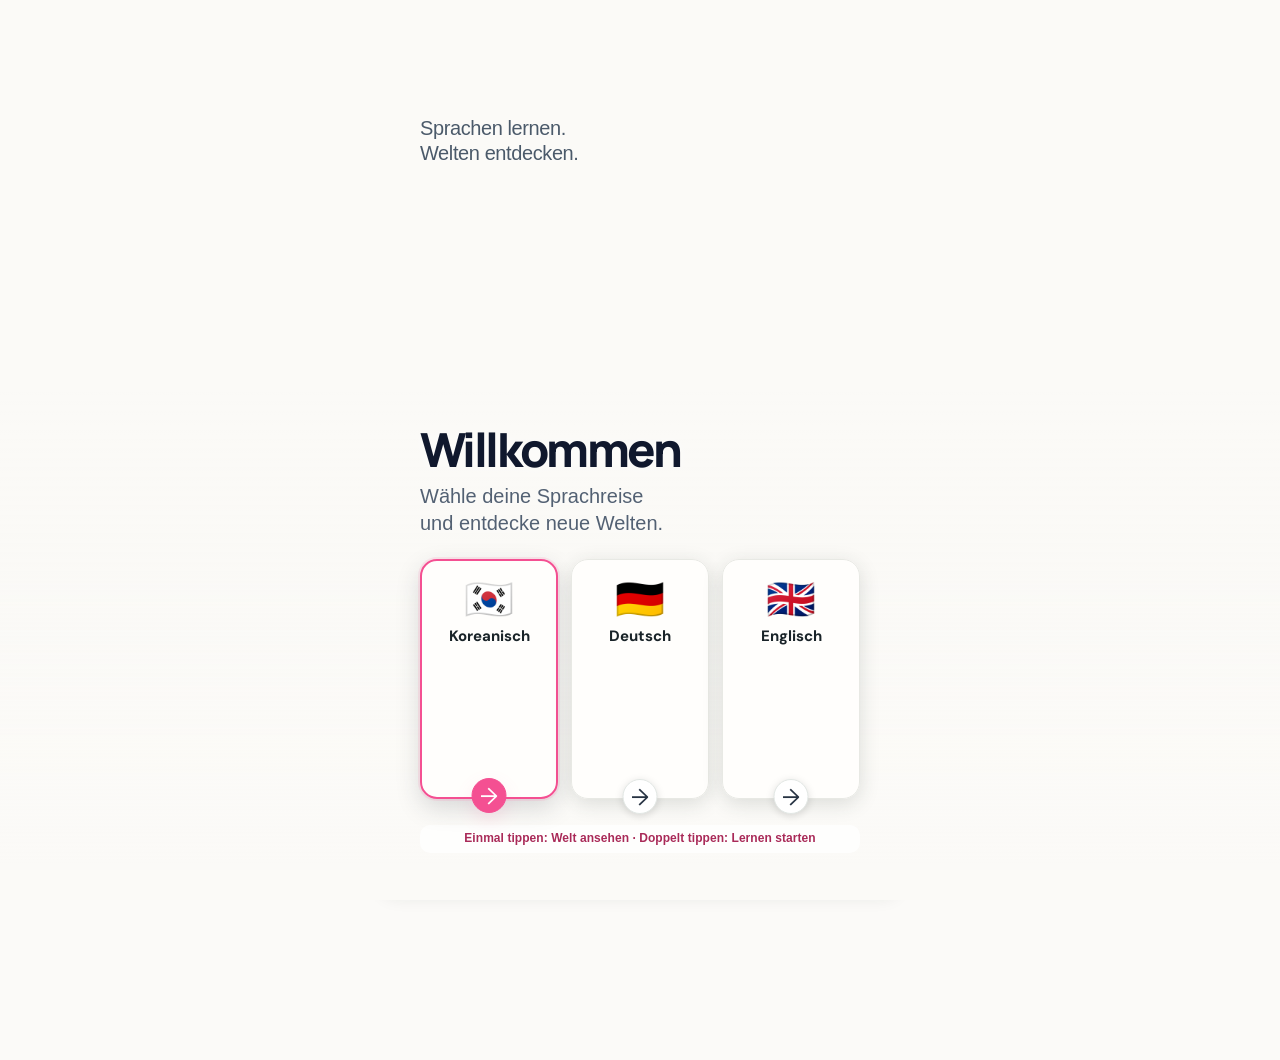
==== index.html @ cb012694 "Deliver Woo Jin popover hit-test repair V53.1" ====
<!doctype html><html lang="de" translate="no" class="notranslate"><head><meta name="google" content="notranslate"><meta name="googlebot" content="notranslate"><meta charset="utf-8"><meta name="viewport" content="width=device-width,initial-scale=1,viewport-fit=cover"><meta name="theme-color" content="#1c1729"><meta name="apple-mobile-web-app-capable" content="yes"><title>LinguaWorld · Drei Länder, drei Sprachen</title><link rel="stylesheet" href="pixel-adventure-v17.css"><link rel="manifest" href="manifest.webmanifest"><link rel="icon" href="icon.svg"><style>
:root{font-family:Inter,system-ui,-apple-system,Segoe UI,sans-serif;color:#173345;background:#f5f8fc}*{box-sizing:border-box}body{margin:0}.app{display:flex;min-height:100vh}.side{width:230px;flex-shrink:0;background:linear-gradient(165deg,#103f48,#0e304b);color:white;padding:28px 17px;position:sticky;top:0;height:100vh}.brand{font-weight:850;font-size:23px;margin:8px 8px 32px}.brand small{display:block;font-size:12px;font-weight:400;opacity:.7;margin-top:4px}.nav{display:block;width:100%;text-align:left;background:none;border:0;color:#d2e6e8;padding:14px;border-radius:14px;margin:5px 0;font:inherit;cursor:pointer}.nav.active,.nav:hover{background:#257d7c;color:white}.main{max-width:1200px;width:100%;padding:25px 28px 70px;margin:auto}.hero{background:linear-gradient(115deg,#e5e2fc,#e5f6f3 60%,#ffebef);border-radius:25px;padding:30px;display:flex;justify-content:space-between;align-items:center;gap:20px}.hero h1{font-size:clamp(24px,4vw,38px);margin:0 0 8px}.hero p{margin:0;color:#55697a}.pill{border-radius:50px;padding:9px 15px;background:#fff;color:#107f70;font-weight:800}.stats{display:grid;grid-template-columns:repeat(4,1fr);gap:13px;margin:18px 0}.stat,.panel,.tile{background:white;border:1px solid #e5edf2;border-radius:20px;padding:20px;box-shadow:0 7px 25px #17334509}.stat strong{display:block;font-size:25px;color:#0d766e}.stat span,.muted{color:#748595;font-size:13px}.section{display:flex;align-items:center;justify-content:space-between;margin:25px 0 13px}.section h2{margin:0;font-size:21px}.grid{display:grid;grid-template-columns:repeat(3,1fr);gap:14px}.tile{cursor:pointer;text-align:left;font:inherit;transition:transform .15s,border-color .15s}.tile:hover{transform:translateY(-2px);border-color:#36b5a1}.emoji{font-size:30px;display:block;margin-bottom:15px}.tile strong{display:block;font-size:17px;margin-bottom:7px}.tile small{color:#748595}.bar{height:8px;background:#e7edf3;border-radius:12px;overflow:hidden;margin-top:14px}.bar div{height:100%;background:linear-gradient(90deg,#23c69b,#42a8d6);border-radius:12px}.actions{display:flex;gap:10px;flex-wrap:wrap}.btn{border:0;background:#138d7e;color:white;border-radius:12px;padding:12px 18px;font-weight:750;cursor:pointer;font:inherit}.btn.secondary{background:#e9f5f3;color:#11796e}.btn:disabled{opacity:.45;cursor:default}.panel{margin-top:14px}.levels{display:flex;gap:10px;margin:18px 0}.level{border:1px solid #cce4e2;background:white;border-radius:14px;padding:12px 25px;cursor:pointer;font-weight:800}.level.active{background:#138d7e;color:white}.question{font-size:24px;font-weight:800;margin:22px 0}.options{display:grid;gap:10px}.option{background:#f7fafc;border:2px solid #e7edf1;border-radius:13px;padding:15px;text-align:left;font:inherit;cursor:pointer}.option.correct{border-color:#20ad83;background:#e5f9f1}.option.wrong{border-color:#e87582;background:#fff0f1}.flash{min-height:230px;display:flex;align-items:center;justify-content:center;flex-direction:column;text-align:center;background:linear-gradient(135deg,#e5f6f1,#e7edff);border-radius:20px;cursor:pointer;padding:25px;margin:20px 0}.flash strong{font-size:30px}.flash span{color:#748595;margin-bottom:15px}.notice{padding:14px;background:#e6f7ef;border-radius:12px;margin:14px 0}.lessonrow{display:flex;justify-content:space-between;gap:15px;align-items:center;padding:15px 0;border-bottom:1px solid #e8edf1}.lessonrow:last-child{border:0}.vocab{display:grid;grid-template-columns:1fr 1fr;gap:10px}.vocab div{padding:13px;border-radius:12px;background:#f4f8fa}.vocab b{display:block}.vocab small{color:#667d89}.bottom{display:none}.tiny{font-size:12px;color:#748595}.switch{display:flex;align-items:center;gap:8px}.hidden{display:none!important}input[type=number]{padding:12px;border:1px solid #d9e4e9;border-radius:10px;width:120px;font-size:18px}button:focus-visible{outline:3px solid #f4b34b;outline-offset:2px}@media(max-width:850px){.side{display:none}.main{padding:14px 14px 95px}.stats{grid-template-columns:repeat(2,1fr)}.grid{grid-template-columns:repeat(2,1fr)}.bottom{position:fixed;bottom:0;left:0;right:0;display:flex;justify-content:space-around;background:#103f48;padding:10px 4px calc(10px + env(safe-area-inset-bottom));z-index:10}.bottom button{color:#fff;background:none;border:0;font-size:11px;padding:7px}.bottom button span{display:block;font-size:20px}.hero{padding:23px}.vocab{grid-template-columns:1fr}}@media(max-width:440px){.grid{grid-template-columns:1fr 1fr}.tile{padding:14px}.tile strong{font-size:14px}.stats{gap:8px}.stat{padding:14px}.hero h1{font-size:25px}}
.reward-strip{display:flex;gap:10px;flex-wrap:wrap;margin:18px 0}.reward-chip{background:#fff;border:1px solid #d7e9e8;border-radius:15px;padding:12px 16px;font-weight:750}.reward-chip small{display:block;color:#64808b;font-weight:500}.xp-track{height:9px;background:#e1e9f0;border-radius:20px;overflow:hidden;margin-top:8px}.xp-track>div{height:100%;background:linear-gradient(90deg,#20ba94,#68dbbb);transition:width .55s}.celebrate{animation:pop .42s ease}.toast-xp{position:fixed;top:22px;right:22px;background:#0b8f78;color:#fff;border-radius:18px;padding:16px 23px;font-weight:800;box-shadow:0 15px 35px #093f3a44;z-index:999;animation:floatIn .35s ease}.clip-card{background:linear-gradient(140deg,#103f48,#1d6475);color:#fff;border-radius:24px;padding:24px;margin:16px 0;min-height:220px;position:relative;overflow:hidden}.clip-card:before{content:'✦';font-size:150px;color:#ffffff13;position:absolute;right:12px;top:-30px}.clip-person{font-size:55px;animation:bob 2s ease-in-out infinite}.clip-line{font-size:22px;font-weight:800;position:relative}.clip-de{color:#c5e9e7;font-size:16px;margin-top:8px;position:relative}.clip-progress{display:flex;gap:5px;margin-top:20px}.clip-progress span{height:5px;flex:1;border-radius:9px;background:#ffffff40}.clip-progress span.active{background:#65ebc5}.badge-grid{display:grid;grid-template-columns:repeat(auto-fit,minmax(155px,1fr));gap:12px}.achievement{background:#fff;border:1px solid #deebef;border-radius:17px;padding:18px;text-align:center}.achievement.locked{opacity:.48;filter:grayscale(1)}.achievement .emoji{font-size:33px}.btn:active,.option:active,.tile:active{transform:scale(.97)}@keyframes pop{0%{transform:scale(.9)}65%{transform:scale(1.05)}100%{transform:scale(1)}}@keyframes floatIn{from{opacity:0;transform:translateY(-20px)}to{opacity:1;transform:translateY(0)}}@keyframes bob{50%{transform:translateY(-7px)}}@media(prefers-reduced-motion:reduce){*,*:before,*:after{animation:none!important;transition:none!important}}
:root{--ink:#192d39;--mint:#0da98a;--muted:#71818d;font-family:Inter,ui-sans-serif,system-ui,-apple-system,'Segoe UI',sans-serif;color:var(--ink);background:#f6f8fa}body{background:#f6f8fa}.side{background:#102c34;border-right:1px solid #ffffff12;width:250px;padding:31px 17px}.brand{letter-spacing:-.7px;font-size:22px}.nav{border-radius:12px;margin:3px 0;font-size:14px;transition:background .2s}.nav.active,.nav:hover{background:#ffffff19;color:#b5f7df}.main{max-width:1240px;padding:38px 44px 85px}.hero{background:linear-gradient(115deg,#e5f8f2,#f1f5ff 58%,#f8edf3);border:1px solid #e0ebe9;border-radius:26px;min-height:178px}.hero h1{letter-spacing:-1.4px}.stat,.panel,.tile,.reward-chip,.achievement{box-shadow:0 8px 28px #1c3d4a06;border:1px solid #e7ecef}.tile{border-radius:18px}.btn{border-radius:12px;font-weight:750;transition:transform .18s,background .18s}.btn:hover{filter:brightness(.96)}.section h2{letter-spacing:-.5px}
.feed-header{display:flex;align-items:end;justify-content:space-between;gap:20px;margin:0 0 20px}.feed-header h1{font-size:clamp(29px,4vw,44px);letter-spacing:-1.8px;margin:5px 0}.feed-header p{color:#7b8a92;margin:0;font-size:14px}.eyebrow{font-size:10px;letter-spacing:2.3px;font-weight:850;color:#0c9e81}.feed-spark{color:#17b99b}.feed-filter{display:flex;gap:7px;flex-wrap:wrap}.feed-filter button{border:1px solid #e1e9e9;background:white;border-radius:100px;padding:11px 16px;font-weight:750;color:#536a70;cursor:pointer}.feed-filter button.selected{background:#173b3e;color:white;border-color:#173b3e}.feed-shell{display:flex;gap:15px;justify-content:center;align-items:center}.feed-scroll{height:min(710px,calc(100dvh - 230px));min-height:450px;max-width:480px;width:100%;border-radius:26px;overflow-y:auto;overscroll-behavior:contain;scroll-snap-type:y mandatory;scrollbar-width:none;background:#103a3f;box-shadow:0 26px 65px #143b4930}.feed-scroll::-webkit-scrollbar{display:none}.reel{position:relative;isolation:isolate;scroll-snap-align:start;scroll-snap-stop:always;height:100%;min-height:100%;background:radial-gradient(circle at 25% 24%,#ffffff15,transparent 38%),var(--reel-bg);color:white;display:flex;flex-direction:column;overflow:hidden;padding:26px}.reel:after{content:'';position:absolute;z-index:-1;width:320px;height:320px;border:1px solid #ffffff1c;border-radius:50%;left:50%;top:42%;transform:translate(-50%,-50%);box-shadow:0 0 0 56px #ffffff07,0 0 0 112px #ffffff04}.reel-grain{position:absolute;inset:0;background:linear-gradient(165deg,#ffffff0c,transparent 40%,#00000022);pointer-events:none}.reel-top{display:flex;align-items:center;justify-content:space-between;position:relative;z-index:1}.reel-tag{font-size:10px;font-weight:800;letter-spacing:1.8px;color:#d4e7e5}.reel-dot{display:inline-block;width:4px;height:4px;border-radius:50%;background:#74f2ce;margin:0 8px;vertical-align:middle}.reel-mark{font-size:21px;font-weight:900;letter-spacing:-2px;color:#a1ffe1}.reel-center{position:relative;z-index:1;flex:1;display:flex;align-items:center;justify-content:center;flex-direction:column;text-align:center;padding:10px 44px 45px 0}.reel-orbit{width:118px;height:118px;border-radius:50%;border:1px solid #ffffff38;display:grid;place-items:center;margin-bottom:31px;background:#ffffff10;box-shadow:inset 0 0 30px #ffffff0a;animation:orbitfloat 4s ease-in-out infinite}.reel-icon{font-size:55px;color:#b8ffe5;font-weight:200}.reel-caption{font-size:10px;letter-spacing:2.4px;color:#bbd8d6;font-weight:750}.reel-center h2{font-size:clamp(31px,4.1vw,51px);letter-spacing:-1.4px;line-height:1.12;overflow-wrap:anywhere;margin:20px 0 18px;max-width:100%;font-weight:850}.reel-rule{width:37px;height:3px;background:#6af2cb;border-radius:10px}.reel-translation{font-size:19px;color:#e1efec;line-height:1.4;margin:20px 0 25px;max-width:300px}.reel-audio{border:1px solid #ffffff4a;border-radius:100px;background:#ffffff1b;color:#fff;font-weight:700;padding:12px 19px;cursor:pointer;backdrop-filter:blur(8px)}.reel-audio span{font-size:19px;margin-right:8px}.reel-actions{position:absolute;right:18px;top:53%;transform:translateY(-22%);display:grid;gap:19px;z-index:3}.reel-actions button{background:none;border:0;color:white;cursor:pointer;display:grid;justify-items:center;gap:5px}.reel-actions button span{font-size:28px;display:grid;place-items:center;width:48px;height:48px;background:#ffffff1c;border:1px solid #ffffff20;border-radius:50%;backdrop-filter:blur(9px);transition:transform .2s,background .2s}.reel-actions button:active span{transform:scale(1.2)}.reel-actions button.is-active span{background:#22b794;color:#fff}.reel-actions small{font-size:10px;font-weight:750;color:#e5efef}.reel-footer{position:relative;z-index:1;display:flex;justify-content:space-between;align-items:center;font-size:11px;color:#d1e3e0;letter-spacing:.3px}.reel-dashes{display:flex;gap:4px}.reel-dashes span{width:12px;height:3px;border-radius:10px;background:#ffffff55}.reel-dashes span:first-child{background:#6af2cb}.feed-side-controls{display:flex;flex-direction:column;gap:12px;align-items:center}.feed-side-controls button{background:#fff;border:1px solid #e1e9eb;width:45px;height:45px;border-radius:50%;font-size:20px;cursor:pointer;color:#1b4c4c;box-shadow:0 4px 15px #00000008}.feed-side-controls span{font-size:12px;color:#74838a;font-weight:700}.feed-under{max-width:480px;margin:16px auto;display:flex;justify-content:space-between;align-items:center;gap:12px;color:#78908b;font-size:12px}.feed-empty{padding:50px 30px;text-align:center;color:#fff}.feed-empty>div{font-size:60px}.feed-empty p{color:#d0e1e0}@keyframes orbitfloat{50%{transform:translateY(-10px) rotate(12deg)}}@media(max-width:850px){.main{padding:22px 16px 105px}.feed-header{align-items:start;flex-direction:column}.feed-header h1{font-size:32px}.feed-shell{gap:0}.feed-scroll{height:calc(100dvh - 275px);min-height:460px;max-width:520px;border-radius:21px}.feed-side-controls{display:none}.reel{padding:22px}.reel-center{padding-left:0;padding-right:42px}.reel-center h2{font-size:clamp(30px,7vw,43px)}.reel-orbit{width:100px;height:100px;margin-bottom:24px}.reel-actions{right:10px}.feed-under{font-size:11px}.bottom{background:#102c34}}@media(max-width:440px){.feed-scroll{height:calc(100dvh - 280px);min-height:410px}.feed-filter button{padding:9px 13px}.reel-center h2{font-size:clamp(27px,7.4vw,39px)}.reel-translation{font-size:17px}.reel-actions button span{width:42px;height:42px;font-size:24px}}@media(prefers-reduced-motion:reduce){.reel-orbit{animation:none}}
.feed-topics{display:flex;gap:8px;overflow-x:auto;padding:3px 0 15px;scrollbar-width:none}.feed-topics button{white-space:nowrap;border:1px solid #dfe7e9;background:#fff;border-radius:50px;padding:9px 14px;font-size:12px;color:#4d6570;cursor:pointer;font-weight:700}.feed-topics button.on{background:#12a98b;border-color:#12a98b;color:#fff}@media(max-width:850px){.feed-scroll{height:calc(100dvh - 320px)}}

:root{color-scheme:dark;--ink:#f5f0fa;--muted:#b5aabd;--mint:#f8d779;background:#1b1626!important}body{background:#1b1626!important;color:#f5f0fa!important}.app{background:#1b1626}.side{background:#211b2f!important;border-right:1px solid #40354e!important}.brand{color:#f8eafa}.main{max-width:1050px!important;padding:40px 44px 110px!important}.nav-group-label{font-size:10px;letter-spacing:2px;color:#9585a9;margin:23px 12px 12px;font-weight:800}.nav{color:#c6bcd1!important}.nav.active{background:#473852!important;color:#ffdd7d!important}.bottom{background:#241d31!important;border-top:1px solid #443750!important;box-shadow:none!important}.bottom button{color:#a99bb8!important}.bottom button.current{color:#ffe088!important}.bottom button span{font-size:24px!important}.main h1,.main h2,.main h3,.main strong,.main b{color:#f7f0fa}.main .muted,.main p{color:#c0b4ca}.panel,.tile,.stat,.reward-chip,.achievement{background:#2a2237!important;border:1px solid #50405d!important;color:#f4ebfa!important;box-shadow:none!important}.tile small,.stat span,.reward-chip small{color:#b8a8c6!important}.btn{background:#f5d575!important;color:#281e32!important}.btn.secondary{background:#3b304a!important;color:#f5ebf8!important;border:1px solid #5d4a6a!important}.levels .level{background:#2d243c;color:#c8b9d0;border:1px solid #584765}.levels .level.active{background:#f6d575;color:#281e32}.flash{background:linear-gradient(135deg,#40324d,#30263f);color:white}.flash strong{color:#fff}.vocab>div{border-color:#55445f}.notice{background:#352a42;color:#f3e8f8}.feed-header h1,.feed-header p{color:#f7effa}.feed-filter button,.feed-topics button{background:#30263d;color:#e0d2e8;border:1px solid #584768}.feed-filter button.selected,.feed-topics button.on{background:#f6d575;color:#2b2032;border-color:#f6d575}.feed-scroll{box-shadow:0 24px 60px #0d081b88}.feed-side-controls button{background:#392e47;color:#f6e9fb;border-color:#584666}.feed-under{color:#c1b3cd}.eyebrow{color:#f7d779!important}.welcome{max-width:610px;margin:auto;text-align:center;padding:10px 0 15px}.welcome-top{display:flex;align-items:center;justify-content:space-between}.streak-pill{color:#ffbc76;background:#34283d;padding:9px 14px;border-radius:30px;font-weight:800}.welcome h1{font-size:clamp(36px,6vw,56px);letter-spacing:-2px;margin:32px 0 5px}.greeting-star{color:#f6d575}.welcome>p{color:#bfb1cb;font-size:15px}.mascot{height:210px;display:flex;align-items:center;justify-content:center;flex-direction:column;position:relative}.mascot-ears{font-size:170px;line-height:1;color:#fa9eb5;text-shadow:0 8px 38px #fb9db63b;animation:bob 3s ease-in-out infinite}.mascot-face{position:absolute;top:84px;font-size:36px;color:#261a30;font-weight:900}.mascot-caption{position:absolute;bottom:4px;color:#c9b6d2;font-size:12px}.primary-cta{background:#f9d878;border:0;border-radius:60px;width:100%;padding:19px 25px;color:#241a2d;font-weight:850;font-size:17px;cursor:pointer;display:flex;justify-content:center;gap:25px;align-items:center}.primary-cta span{font-size:24px}.quick-stats{display:grid;grid-template-columns:repeat(3,1fr);gap:12px;max-width:610px;margin:25px auto 35px}.quick-stats>div{border:1px solid #55455f;border-radius:18px;padding:17px 10px;text-align:center;background:#272031}.quick-stats b{font-size:24px;display:block}.quick-stats span{font-size:11px;color:#b5a5c4}.section-title{font-size:23px;letter-spacing:-.7px;margin:30px 0 15px}.section-title span{color:#f9d878}.home-cards{display:grid;gap:12px}.home-cards button{width:100%;background:#292135;border:1px solid #594866;border-radius:20px;padding:20px 22px;color:#f6ecfa;display:flex;align-items:center;gap:18px;text-align:left;cursor:pointer}.home-cards button:hover{background:#342940}.home-card-icon{width:51px;height:51px;display:grid;place-items:center;border-radius:14px;background:#41334e;color:#f6d575;font-size:27px}.home-cards button>span:nth-child(2){display:grid;gap:5px;flex:1}.home-cards b{font-size:16px}.home-cards small{color:#b6a8c1;font-size:12px}.home-cards em{font-size:29px;color:#ab98bb;font-style:normal}.home-links{display:grid;grid-template-columns:repeat(4,1fr);gap:10px;margin:20px 0}.home-links button{background:#34293f;border:1px solid #584566;border-radius:12px;color:#dcd0e5;padding:13px 5px;cursor:pointer}.media-page{max-width:850px;margin:auto}.media-page h1{font-size:38px;letter-spacing:-1.5px;margin:12px 0}.media-tabs{display:flex;gap:10px;overflow:auto;padding:20px 0}.media-tabs button{flex:1;min-width:190px;background:#31263f;border:1px solid #5b4968;color:#ded0e8;padding:14px;border-radius:14px;text-align:left;cursor:pointer;font-weight:750}.media-tabs button.active{border-color:#f7d778;background:#46364a;color:#ffe39b}.video-frame{aspect-ratio:16/9;background:#000;border-radius:20px;overflow:hidden;border:1px solid #51415f}.video-frame iframe{width:100%;height:100%;border:0}.video-info{display:flex;justify-content:space-between;gap:20px;align-items:center;margin:18px 0 32px}.video-info h2{font-size:22px;margin:7px 0}.video-info a{white-space:nowrap;color:#f8d778;border:1px solid #6a546d;border-radius:12px;padding:12px;text-decoration:none}.clip-list-heading{margin:15px 0;display:flex;align-items:baseline;justify-content:space-between;gap:12px}.clip-list-heading small{color:#a99bb8}.media-phrases{display:grid;gap:11px}.media-phrase{display:flex;align-items:center;gap:15px;border:1px solid #5b4768;background:#30253d;border-radius:18px;padding:20px;cursor:pointer}.media-phrase.chosen{border-color:#f7d778;background:#413147}.phrase-number{color:#f8d878;font-weight:900}.media-phrase>div:nth-child(2){flex:1}.media-phrase b{font-size:17px}.media-phrase p{font-size:14px;margin:8px 0 0;color:#c5b7ce}.media-phrase button{border:1px solid #64516e;border-radius:50%;background:#4a3b58;color:#f9d778;width:42px;height:42px;font-size:23px;cursor:pointer}.media-disclaimer{font-size:12px;color:#a99ab7;line-height:1.5;margin:22px 0}@media(max-width:850px){.main{padding:25px 18px 110px!important}.welcome h1{margin-top:23px}.mascot{height:180px}.mascot-ears{font-size:145px}.mascot-face{top:72px;font-size:30px}.home-links{grid-template-columns:repeat(2,1fr)}.clip-list-heading{display:block}.video-info{display:block}.video-info a{display:inline-block;margin-top:10px}.bottom{padding-bottom:env(safe-area-inset-bottom)}}@media(prefers-reduced-motion:reduce){.mascot-ears{animation:none}}

.video-preview{position:relative;isolation:isolate;display:flex;align-items:end;min-height:260px;background:linear-gradient(130deg,#1c1829,#382a4a);overflow:hidden}.video-preview>img{position:absolute;inset:0;width:100%;height:100%;object-fit:cover;opacity:.65;z-index:-2}.video-preview-shade{position:absolute;inset:0;background:linear-gradient(0deg,#0b0912 2%,#0b0912aa 45%,#0b091230);z-index:-1}.video-preview-content{padding:26px 30px;width:100%}.video-preview-kicker{font-size:11px;letter-spacing:2px;color:#ffdc84;font-weight:800}.video-preview-content h2{color:#fff;font-size:clamp(19px,3vw,27px);margin:10px 0}.video-preview-content p{color:#d8cfe0;font-size:13px}.video-open{display:inline-flex;align-items:center;gap:8px;background:#f8d779;color:#241c2c!important;padding:13px 19px;border-radius:12px;text-decoration:none;font-weight:850;margin-top:12px}.video-help{font-size:12px;color:#bdadc9;margin:12px 0 18px;line-height:1.6}.media-tabs button{min-width:155px;font-size:13px}.media-page .video-info{margin-top:15px}@media(max-width:650px){.video-preview{min-height:230px}.video-preview-content{padding:20px}.media-tabs{padding:12px 0}.media-page h1{font-size:31px}.media-page .video-info h2{font-size:19px}}
.inapp-player{position:relative;aspect-ratio:16/9;background:#08070b;border:1px solid #5b4866;border-radius:18px;overflow:hidden}.inapp-player iframe{display:block;width:100%;height:100%;border:0}.embed-note{background:#2b2237;border:1px solid #554461;border-radius:15px;padding:14px 18px;margin:12px 0 18px;color:#ebdef3;font-size:13px;line-height:1.5}.embed-note strong{color:#f8d779}.embed-note p{margin:6px 0 0;color:#c8b9d2}@media(max-width:650px){.embed-note{font-size:12px}}

/* Social-first redesign: mobile app shell, gradient story rings, simplified four-tab navigation */
:root{--ig-bg:#120f1c;--ig-card:#211b2d;--ig-border:#3a3048;--ig-text:#faf7ff;--ig-sub:#b6aabe;--ig-accent:#ffcc83;color-scheme:dark}html,body,.app{background:var(--ig-bg)!important;color:var(--ig-text)!important}.side{background:#171320!important;border-color:#34293e!important}.brand{font-size:22px;letter-spacing:-1px}.main{max-width:920px!important}.nav.active{background:#39243f!important;color:#ffc4e4!important}.bottom{background:#191420!important;border-top:1px solid #352b40!important;backdrop-filter:blur(22px)}.bottom button.current{color:#ffc1d8!important}.bottom button span{font-size:27px!important}.welcome{background:linear-gradient(155deg,#261b34,#1b1627 58%,#302033);border:1px solid #46334e;border-radius:30px;padding:26px 23px 27px;max-width:750px}.welcome h1{font-size:clamp(32px,5vw,50px)}.welcome>p{color:#c9b7ce}.welcome .primary-cta{background:linear-gradient(100deg,#ffd584,#ffb6b4);box-shadow:0 8px 26px #ffb7aa22}.insta-stories{display:flex;gap:18px;overflow-x:auto;scrollbar-width:none;padding:7px 0 24px;justify-content:flex-start}.insta-stories button{border:0;background:none;color:#f7eff9;min-width:73px;display:grid;justify-items:center;gap:8px;cursor:pointer}.insta-stories button span{width:65px;height:65px;border-radius:50%;background:linear-gradient(135deg,#f8d17e,#f59dbf,#a981ff);border:3px solid #171320;outline:2px solid #f5a4b6;display:grid;place-items:center;color:#24152e;font-size:20px;font-weight:900}.insta-stories button small{font-size:11px;color:#bcb0c6}.quick-stats>div,.home-cards button,.media-phrase,.tile,.panel,.achievement,.reward-chip{background:var(--ig-card)!important;border:1px solid var(--ig-border)!important}.home-cards button:hover{border-color:#edb5ca}.home-card-icon{background:#3c2b46;color:#ffbed2}.section-title span,.eyebrow{color:#ffb6ce!important}.six-levels{display:flex;gap:8px;overflow:auto;scrollbar-width:none;padding:8px 0 15px}.six-levels .level{min-width:64px;flex-shrink:0}.six-levels .level.active{background:linear-gradient(120deg,#ffd385,#ffb4bd);color:#241526;border:0}.feed-filter{max-width:100%;overflow-x:auto;flex-wrap:nowrap}.feed-filter button{flex-shrink:0}.feed-filter button.selected,.feed-topics button.on{background:linear-gradient(100deg,#ffd385,#ffb5b7);color:#241526;border-color:transparent}.reel{background:radial-gradient(circle at 28% 27%,#ffffff18,transparent 42%),linear-gradient(145deg,#33203d,#1c213e)!important}.reel-tag{color:#ffd5e4}.reel-rule{background:#ffb8cc}.reel-orbit{background:#ffb6d019}.reel-icon{color:#ffcad7}.reel-audio{background:#ffffff21}.feed-scroll{border:1px solid #594061}.role-page{max-width:780px;margin:auto}.role-page h1{font-size:clamp(30px,5vw,44px);letter-spacing:-1.5px}.role-page h1 span{color:#ffbed4}.role-selector{display:flex;gap:8px;overflow-x:auto;padding:16px 0;scrollbar-width:none}.role-selector button{flex-shrink:0;border:1px solid #514059;background:#261f32;border-radius:30px;color:#d8cadf;padding:11px 16px;cursor:pointer}.role-selector button.active{background:#4c304e;border-color:#ffb9d2;color:#ffe5ee}.role-stage{border-radius:26px;padding:30px 23px;text-align:center;background:radial-gradient(circle at 50% 25%,#7e3f6255,transparent 65%),linear-gradient(145deg,#2e213e,#1a182e);border:1px solid #5c415f;margin:12px 0 25px;min-height:280px}.role-step{color:#ffcfdd;letter-spacing:2px;font-size:11px;font-weight:800}.role-avatar{font-size:55px;margin:16px}.role-speaker{font-size:12px;color:#d6b4c9;font-weight:800}.role-stage h2{font-size:clamp(23px,4vw,31px);line-height:1.3;margin:14px auto;max-width:600px}.role-stage p{color:#d3c4dc}.role-listen{background:#ffffff18;border:1px solid #76546c;color:#fce4ec;border-radius:30px;padding:11px 20px;cursor:pointer}.role-options{display:grid;grid-template-columns:repeat(2,1fr);gap:12px}.role-options button{background:#251e32;border:1px solid #4a3b56;border-radius:16px;padding:20px;text-align:left;color:#f6edfa;cursor:pointer}.role-options button b{display:block;margin-bottom:9px;font-size:16px}.role-options button small{color:#c2b4cd;font-size:13px}.role-options button.right{border-color:#59d9ad;background:#214338}.role-options button.wrong{border-color:#e58b9b;background:#492b3e}.role-feedback{display:flex;align-items:center;justify-content:space-between;gap:14px;margin:18px 0;color:#ffe1a2}.role-feedback .btn{white-space:nowrap}.media-tabs button.active{border-color:#f4a8c6;background:#432b4b;color:#ffdae7}.video-frame{border-color:#564060}@media(max-width:850px){.main{padding:18px 15px 110px!important}.insta-stories{gap:12px}.insta-stories button{min-width:63px}.insta-stories button span{width:57px;height:57px}.welcome{padding:22px 17px}.role-options{grid-template-columns:1fr}.role-stage{min-height:240px}.role-feedback{flex-wrap:wrap}.side{display:none!important}}
.grammar-grid,.dict-list{display:grid;gap:12px;margin-top:20px}.grammar-item,.dict-row{background:#241c30;border:1px solid #53415d;border-radius:17px;padding:20px}.grammar-item h2{margin:10px 0;color:#fff}.grammar-item strong{display:block;color:#ffdb90;margin-top:10px}.grammar-item p{color:#c9b8d2}.dict-search{width:100%;background:#292039;border:1px solid #715782;border-radius:14px;padding:16px;color:white;font-size:16px}.dict-row{display:flex;justify-content:space-between;align-items:center;gap:12px}.dict-row div{display:grid;gap:5px}.dict-row span{color:#bcaecb;font-size:13px}.dict-row button{border:0;border-radius:12px;background:#4b3457;color:#ffe19e;padding:10px 15px;font-size:19px}.grammar-item small{color:#e8c783}
.review-count{display:flex;gap:15px;align-items:center;padding:22px 0}.review-count b{font-size:43px;color:#f9d878}.review-count span{color:#c4b5d0}.review-card,.coach-stage,.coach-answer,.challenge-item{background:#2c2239;border:1px solid #584667;border-radius:24px;padding:25px;margin:15px 0;color:#f7f0fa}.review-card{text-align:center;padding:50px 25px}.review-card h2{font-size:clamp(29px,5vw,44px);word-break:break-word}.review-card p{color:#e0cadb}.path-list,.challenge-grid{display:grid;gap:12px;margin:22px 0}.path-node{display:flex;align-items:center;gap:17px;background:#2c2239;border:1px solid #564565;border-radius:20px;padding:18px;color:white;text-align:left;cursor:pointer}.path-step{width:45px;height:45px;display:grid;place-items:center;background:#513d5d;border-radius:50%;color:#ffe49b;font-weight:900}.path-body{display:grid;gap:7px;flex:1}.path-body small{color:#c3b2cc}.path-arrow{font-size:28px;color:#ffe49b}.path-meter{display:block;height:8px;background:#4c3a58;border-radius:10px;overflow:hidden}.path-meter i{display:block;height:100%;background:linear-gradient(90deg,#ffce73,#f29dbd);border-radius:10px}.coach-stage{text-align:center;padding:35px 20px;background:radial-gradient(circle at 50% 30%,#523a62,#30243d)}.coach-stage h2{font-size:clamp(23px,4vw,34px);line-height:1.3}.coach-avatar{font-size:70px;color:#f7b7c8;margin:22px}.coach-stage p{color:#e3d0e8}.coach-answer h3{font-size:23px;line-height:1.35;overflow-wrap:anywhere}.coach-answer textarea{width:100%;border-radius:14px;background:#1d1727;color:#fff;border:1px solid #765b82;padding:15px;font-size:16px;margin:12px 0}.record-status{color:#d5bfd8;font-size:13px;line-height:1.6;margin-top:15px}.coach-answer audio{max-width:100%;margin-top:15px}.challenge-item{margin:0}.challenge-top{display:flex;justify-content:space-between;gap:12px}.challenge-top span{color:#f9d878;font-weight:800}.challenge-item p{color:#c8b6d0}.challenge-item small{display:block;margin-top:12px;color:#ffe3a0}.video-exercise{padding:20px;background:#30253d;border:1px solid #584668;border-radius:18px;margin:20px 0}.video-exercise button{margin:5px}

/* v11 additions */
.v11-home-actions{display:grid;grid-template-columns:repeat(2,minmax(0,1fr));gap:10px;margin:18px 0}.v11-home-actions button{background:#2b213a;color:#f9e6ff;border:1px solid #5c4868;border-radius:16px;padding:16px;font-weight:750;text-align:left;cursor:pointer}
.v11-tiles{display:grid;grid-template-columns:repeat(2,minmax(0,1fr));gap:12px;margin:22px 0}.v11-tile{display:grid;gap:10px;text-align:left;padding:20px;background:linear-gradient(145deg,#2d233c,#20192b);color:#fff;border:1px solid #5b4769;border-radius:20px;cursor:pointer}.v11-tile>span{font-size:28px}.v11-tile small{color:#c4b4d1;line-height:1.5}.v11-panel{background:#292037;border:1px solid #5c4769;border-radius:20px;padding:22px;margin:18px 0}.v11-gamebar{display:flex;justify-content:space-between;gap:12px;align-items:center;margin:15px 0;color:#fbd68b}.v11-match{display:grid;grid-template-columns:1fr 1fr;gap:10px;margin:20px 0}.v11-match>div{display:grid;gap:10px}.v11-match button,.v11-answers button,.v11-words button{background:#352940;color:#fff;border:1px solid #7d628c;border-radius:13px;padding:14px 10px;min-height:52px;cursor:pointer}.v11-match button.chosen{background:#6c427f;border-color:#ffdb94}.v11-match button:disabled{opacity:.35}.v11-answers{display:grid;gap:10px;margin:20px 0}.v11-slots{min-height:76px;border:1px dashed #987eab;border-radius:15px;padding:12px;display:flex;gap:7px;flex-wrap:wrap;align-items:center;margin:15px 0}.v11-slots span{background:#6b4379;border-radius:10px;padding:9px}.v11-words{display:flex;flex-wrap:wrap;gap:9px;margin:18px 0}.v11-plan{display:grid;gap:12px;margin:20px 0}.v11-plan button{display:grid;grid-template-columns:1fr auto;gap:5px;text-align:left;background:#2c233b;color:white;border:1px solid #5e4b6b;border-radius:17px;padding:19px;cursor:pointer}.v11-plan b,.v11-plan span{grid-column:1}.v11-plan span{color:#c3b4cd;font-size:13px}.v11-plan em{grid-column:2;grid-row:1/3;align-self:center;font-size:24px;color:#ffd98d}.v11-upload{display:block;border:1px dashed #aa82bd;border-radius:14px;padding:16px;margin:14px 0;color:#ffe0a3;cursor:pointer}.v11-upload input{display:block;max-width:100%;margin-top:10px;color:#e7d9f0}.v11-video-placeholder{aspect-ratio:16/9;display:grid;place-items:center;background:#15101d;border-radius:15px;color:#b7a7c6;font-size:22px}.v11-status{display:grid;gap:12px;margin:20px 0}.v11-status article{padding:20px;background:#292037;border:1px solid #604b6d;border-radius:18px}.v11-status b{color:#ffe0a2}.v11-status p{color:#c9bbd1;line-height:1.65}.v11-panel select{display:block;margin:10px 0;padding:12px;border-radius:10px;background:#3c2b4c;color:white;border:1px solid #7d638c}@media(max-width:480px){.v11-tiles{gap:9px}.v11-tile{padding:15px}.v11-match button{font-size:13px}}

.v12-hero{background:linear-gradient(135deg,#3d2259,#28213f 55%,#65404e);border:1px solid #795b86;border-radius:25px;padding:26px;margin:18px 0 26px}.v12-hero h1{font-size:clamp(27px,5vw,43px);margin:10px 0}.v12-hero p{color:#e2d3e9;max-width:650px}.v12-pill{display:inline-block;background:#49375d;border:1px solid #846895;border-radius:40px;padding:8px 13px;margin:7px 8px 0 0;color:#ffda92;font-weight:700}.v12-city{display:grid;grid-template-columns:repeat(auto-fit,minmax(160px,1fr));gap:13px;margin:18px 0}.v12-location,.v12-shop-item{background:#30253f;color:#fff;border:1px solid #58466b;border-radius:20px;padding:19px;display:grid;gap:8px;text-align:left;cursor:pointer}.v12-location span,.v12-shop-item>span{font-size:34px}.v12-location small,.v12-shop-item small{color:#c8b5d4}.v12-location em{font-size:12px;font-style:normal;color:#f9d37e}.v12-scene{background:linear-gradient(155deg,#433059,#261d37);border:1px solid #644f76;border-radius:23px;padding:25px;margin:18px 0}.v12-person{font-size:70px;margin-bottom:10px}.v12-bubble{background:#251b32;padding:19px;border-radius:19px;display:grid;gap:10px;margin-top:15px}.v12-bubble strong{font-size:21px;color:#ffdf95}.v12-bubble span{color:#d6c6df}.v12-bubble button,.v12-incoming button{width:max-content;border:0;background:#634875;color:#fff;padding:8px 15px;border-radius:11px}.v12-answers{display:grid;gap:11px;margin:18px 0}.v12-answer{border:1px solid #5d4a70;border-radius:17px;padding:18px;background:#2f243e;color:white;text-align:left;display:grid;gap:6px;cursor:pointer}.v12-answer strong{font-size:17px}.v12-answer small{color:#d0bedb}.v12-answer.correct{background:#245642;border-color:#54dba0}.v12-answer.wrong{background:#653447;border-color:#e77d9b}.v12-result{padding:15px;border-radius:14px;background:#3d3150;margin:15px 0}.v12-contacts{display:flex;gap:9px;overflow-x:auto;margin:18px 0}.v12-contacts button{background:#352944;color:#fff;border:1px solid #59456b;border-radius:15px;padding:14px;white-space:nowrap}.v12-contacts button.active{border-color:#f5c879}.v12-contacts small{display:block;color:#bfaad0}.v12-chat{background:#261d35;border:1px solid #564268;border-radius:22px;padding:20px;max-width:660px}.v12-chat-head{padding-bottom:16px;border-bottom:1px solid #594568}.v12-incoming,.v12-outgoing{padding:17px;background:#4b375d;border-radius:20px;margin:20px 0;max-width:83%;display:grid;gap:8px}.v12-incoming small{color:#f2d6e7}.v12-outgoing{margin-left:auto;background:#653b65}.v12-kara{background:linear-gradient(140deg,#302142,#53345c);border:1px solid #79588d;border-radius:24px;padding:28px;margin:20px 0}.v12-kara-line{font-size:clamp(23px,4vw,38px);font-weight:800;color:#ffe098;margin:25px 0}.v12-kara-words{display:flex;flex-wrap:wrap;gap:7px;margin:18px 0}.v12-kara-words span{background:#62456b;padding:8px 12px;border-radius:11px}.v12-avatar{font-size:75px}.v12-shop{display:grid;grid-template-columns:repeat(auto-fit,minmax(155px,1fr));gap:13px}.v12-shop-item button{background:#f6d178;color:#332438;border:0;padding:11px;border-radius:11px;font-weight:800}.v12-shop-item button:disabled{opacity:.5}.v12-analytics{display:grid;gap:16px;margin:20px 0}.v12-row{display:flex;justify-content:space-between}.v12-heatmap{display:grid;grid-template-columns:repeat(14,1fr);gap:6px;margin:16px 0}.v12-heatmap span{height:36px;background:#9d74d6;border-radius:7px}

.quiz-translation{display:block!important;margin-top:9px!important;font-size:14px!important;line-height:1.4;color:#e7d5ef!important;font-weight:400!important;opacity:1!important}.v12-reveal{background:#30243e;border:1px solid #6d5579;border-radius:16px;padding:15px;margin:12px 0}.v12-reveal>b{display:block;margin-bottom:12px}.v12-reveal>div{display:grid;gap:3px;padding:10px 0;border-top:1px solid #574465}.v12-reveal span{color:#d3bfdc;font-size:14px}.v12-outgoing small{display:block;color:#f2e0fc;margin-top:8px}

/* v12.2: compact reels, readable long words and no pre-answer translations */
html,body{max-width:100%;overflow-x:hidden}.main{min-width:0;overflow-x:clip}.feed-header{min-width:0}.feed-filter{max-width:100%;min-width:0}.feed-topics{max-width:100%;min-width:0;scrollbar-width:thin}.feed-shell{min-width:0}.feed-scroll{max-width:100%;min-width:0}.reel{min-width:0}.reel-center{min-width:0;justify-content:center;padding:10px 62px 14px 12px;gap:0}.reel-center h2{font-size:clamp(23px,5vw,42px);line-height:1.16;letter-spacing:-.8px;overflow-wrap:anywhere;word-break:normal;hyphens:auto;max-width:100%;margin:15px 0}.reel-orbit{width:74px;height:74px;min-height:74px;margin-bottom:13px}.reel-icon{font-size:36px}.reel-caption{font-size:9px;letter-spacing:1.4px}.reel-actions{right:12px;top:50%;transform:translateY(-22%);gap:12px}.reel-actions button span{width:40px;height:40px;font-size:22px}.reel-actions small{font-size:10px}.reel-reveal{display:grid;place-items:center;align-self:center;max-width:100%;min-height:42px;margin:14px 0 9px;padding:10px 15px;border:1px solid #ffffff65;border-radius:14px;background:#ffffff17;color:#fff;font-size:13px;font-weight:700;cursor:pointer;line-height:1.4}.reel-reveal-text{display:none;font-size:clamp(13px,3.5vw,18px);font-weight:500;overflow-wrap:anywhere}.reel-reveal.revealed .reel-reveal-prompt{display:none}.reel-reveal.revealed .reel-reveal-text{display:block}.reel-audio{font-size:12px;padding:9px 12px;max-width:100%;white-space:normal}.reel-audio span{font-size:14px}.quiz-translation{display:block!important;font-weight:400!important;font-size:13px!important;line-height:1.45!important;color:#dbcce3!important;margin-top:7px!important;white-space:normal!important;overflow-wrap:anywhere}.v12-answer,.role-options button,.option,.v11-answers button{white-space:normal;overflow-wrap:anywhere;min-width:0;text-align:left}.v12-answers,.role-options,.options,.v11-answers{min-width:0;max-width:100%}
@media(max-width:850px){.main{padding:18px 14px calc(90px + env(safe-area-inset-bottom,0px))!important}.feed-header{gap:12px;margin-bottom:10px}.feed-header h1{font-size:clamp(27px,7vw,34px)}.feed-filter{display:flex;flex-wrap:nowrap;overflow-x:auto;padding:4px 0 10px;scrollbar-width:none}.feed-filter button{flex:0 0 auto;padding:10px 14px}.feed-topics{padding-bottom:12px}.feed-scroll{height:clamp(320px,calc(100dvh - 320px),650px);min-height:0;border-radius:22px}.reel{padding:17px 14px 13px}.reel-center{padding:8px 57px 10px 5px}.reel-center h2{font-size:clamp(22px,6.5vw,34px);margin:12px 0;letter-spacing:-.6px}.reel-orbit{width:64px;height:64px;min-height:64px;margin-bottom:10px}.reel-icon{font-size:29px}.reel-reveal{margin:10px 0 7px;min-height:36px;padding:7px 10px}.reel-actions{right:4px;gap:9px}.reel-actions button span{width:37px;height:37px;font-size:20px}.reel-footer{font-size:10px}.reel-tag{font-size:9px;letter-spacing:1px}}
@media(max-width:380px){.feed-scroll{height:clamp(300px,calc(100dvh - 295px),590px)}.reel-center h2{font-size:clamp(20px,6vw,29px)}.reel-center{padding-right:49px}.reel-actions button span{width:33px;height:33px}.reel-caption{font-size:8px;letter-spacing:.8px}.reel-orbit{width:50px;height:50px;min-height:50px}}
@media(max-height:720px) and (max-width:850px){.feed-scroll{height:clamp(285px,calc(100dvh - 275px),520px)}.reel-orbit{width:42px;height:42px;min-height:42px;margin-bottom:6px}.reel-icon{font-size:22px}.reel-center h2{font-size:clamp(19px,5.6vw,29px);margin:8px 0}.reel-caption{font-size:8px}.reel-reveal{margin:7px 0 5px}}

/* Version 13: Instagram-inspired mode stories and clean mobile feed */
:root{--ig-bg:#090c14;--ig-card:#151925;--ig-border:#303343;--ig-text:#f7f7fa}
html,body,.app{background:#090c14!important;color:#f7f7fa!important}
.side{background:#0f121d!important}
.main{max-width:960px!important}
.social-topbar{display:flex;align-items:center;justify-content:space-between;gap:10px;min-height:62px;margin:0 0 9px}
.social-wordmark{font-size:clamp(21px,4vw,29px);font-weight:900;letter-spacing:-1.1px;color:#fff;background:none;border:0;cursor:pointer;padding:6px 0}
.social-wordmark span{color:#fa83bb}
.social-top-actions{display:flex;align-items:center;gap:10px}
.social-top-title{font-size:13px;font-weight:700;color:#d3d1da}
.social-top-actions button{border:0;background:transparent;color:#fff;font-size:25px;cursor:pointer;width:35px;height:40px}
.social-story-scroll{display:flex;align-items:flex-start;gap:16px;overflow-x:auto;overscroll-behavior-x:contain;scrollbar-width:none;padding:9px 2px 14px;scroll-snap-type:x proximity}
.social-story-scroll::-webkit-scrollbar{display:none}
.social-story{flex:0 0 78px;max-width:78px;display:flex;align-items:center;flex-direction:column;gap:7px;border:0;background:none;color:#d6d3df;padding:0;cursor:pointer;scroll-snap-align:center}
.social-story-ring{display:grid;place-items:center;width:72px;height:72px;padding:3px;border-radius:50%;background:linear-gradient(35deg,#ffc44d 4%,#f87549 27%,#ed278d 62%,#9d4fff 100%);transition:transform .15s}
.social-story.active .social-story-ring{background:linear-gradient(35deg,#ffe4a6,var(--story-color),#ee52c4);box-shadow:0 0 0 2px #10131c,0 0 0 4px var(--story-color)}
.social-story:active .social-story-ring{transform:scale(.94)}
.social-story-avatar{display:grid;place-items:center;width:100%;height:100%;background:radial-gradient(circle at 25% 15%,#373247,#1a1c2b 75%);border:3px solid #0b0d16;border-radius:50%;font-size:29px}
.social-story-name{font-size:11px;line-height:1.25;white-space:nowrap;max-width:100%;overflow:hidden;text-overflow:ellipsis}
.social-story-divider{height:1px;background:#262938;margin:4px -4px 22px}
#main{min-width:0}
.bottom{background:#0b0e17!important;border-top:1px solid #2b2e3b!important}
.bottom button.current{color:#fff!important}
.bottom button{color:#b5b3c2!important}
.insta-stories{display:none!important}
.welcome{border:1px solid #373346!important;background:linear-gradient(140deg,#251d38,#171926)!important}
.feed-header{margin-bottom:14px}
.feed-scroll{max-width:560px;background:#171521!important}
.feed-filter,.feed-topics{flex-wrap:nowrap!important;overflow-x:auto!important;scrollbar-width:none}
.feed-filter button,.feed-topics button{flex-shrink:0}
.reel{padding:clamp(12px,3vw,24px)!important}
.reel-word,.reel h2,.reel-word strong{overflow-wrap:anywhere;word-break:normal;hyphens:auto}
@media(max-width:700px){
 .main{padding:12px 12px calc(94px + env(safe-area-inset-bottom))!important;max-width:100%!important;overflow-x:hidden}
 .social-topbar{min-height:48px;margin:0 3px 4px}
 .social-wordmark{font-size:23px}
 .social-story-scroll{gap:11px;padding:8px 0 13px}
 .social-story{flex-basis:68px;max-width:68px}
 .social-story-ring{width:62px;height:62px}
 .social-story-avatar{font-size:25px}
 .social-story-name{font-size:10px}
 .social-story-divider{margin:2px -12px 15px}
 .feed-header h1{font-size:27px!important}
 .feed-scroll{height:calc(100dvh - 335px)!important;min-height:310px!important;width:100%;max-width:100%;border-radius:17px!important}
 .reel{min-height:100%;height:100%;padding:15px!important}
 .reel-center{min-height:0!important;flex:1}
 .reel-word{font-size:clamp(22px,6vw,38px)!important;line-height:1.18!important;max-width:100%;overflow-wrap:anywhere}
 .reel-actions{gap:10px!important}
 .reel-actions button{max-width:64px}
 .reel-translation{font-size:13px!important}
 .feed-shell{gap:0!important}
 .v12-scene,.v12-hero{padding:17px!important}
 .v12-bubble strong{font-size:clamp(16px,4.7vw,21px)!important;overflow-wrap:anywhere}
}


.wj-page{max-width:740px;margin:auto;display:grid;gap:14px}
.wj-profile{display:flex;align-items:center;gap:13px;background:#171925;border:1px solid #323646;padding:15px;border-radius:19px}
.wj-portrait{position:relative;display:grid;place-items:center;width:58px;height:58px;border-radius:50%;background:linear-gradient(135deg,#fbaf65,#e14b99,#7954ff);font-size:30px;flex:none}
.wj-online-dot{position:absolute;right:2px;bottom:2px;width:13px;height:13px;background:#50d9a2;border:2px solid #171925;border-radius:50%}
.wj-name{font-size:22px;font-weight:850}.wj-name span{color:#ffb6d7}.wj-profile p{margin:4px 0 0;font-size:12px;color:#bcbac9}
.wj-reset{margin-left:auto;border:1px solid #4d465b;border-radius:12px;background:#282437;color:white;padding:9px 13px;font-size:22px}
.wj-disclaimer{font-size:12px;line-height:1.5;color:#bfc1cf;padding:0 4px}
.wj-scene-tabs,.wj-suggestions{display:flex;gap:8px;overflow-x:auto;scrollbar-width:none;padding:3px 0}
.wj-scene-tabs button,.wj-suggestions button{flex:none;border:1px solid #4a435c;border-radius:100px;background:#211e30;color:#f4edf9;padding:10px 13px;font-size:12px}
.wj-scene-tabs button.active{border-color:#e96aab;background:#482844}
.wj-chat{display:flex;flex-direction:column;gap:14px;min-height:320px;max-height:min(53vh,560px);overflow-y:auto;background:#11131d;border:1px solid #282b39;border-radius:19px;padding:15px;scrollbar-width:thin}
.wj-message{display:flex;align-items:end;gap:8px;max-width:90%}.wj-message.mine{align-self:flex-end}.wj-message.theirs{align-self:flex-start}
.wj-avatar-mini{display:grid;place-items:center;flex:none;width:29px;height:29px;border-radius:50%;background:#613c63;color:white;font-size:10px;font-weight:800}
.wj-bubble{background:#2b2639;border-radius:17px 17px 17px 4px;padding:12px 14px;min-width:0}
.wj-message.mine .wj-bubble{background:linear-gradient(135deg,#bb3f95,#6743ba);border-radius:17px 17px 4px 17px}
.wj-korean{font-size:15px;font-weight:700;line-height:1.5;overflow-wrap:anywhere}.wj-de{font-size:13px;line-height:1.55;color:#e0d5e6;margin-top:7px}
.wj-audio{margin-top:9px;background:#514064;color:#fff;border:0;border-radius:9px;padding:7px 10px;font-size:12px}
.wj-typing{font-size:12px;color:#bcaecb}
.wj-compose{display:flex;gap:8px;background:#1b1c2a;border:1px solid #4b4359;border-radius:18px;padding:7px}
.wj-compose input{flex:1;min-width:0;background:transparent;border:0;color:white;padding:10px;font-size:15px;outline:0}
.wj-compose button{border:0;border-radius:12px;background:#e64a9b;color:white;font-size:22px;padding:0 17px}
.wj-details{background:#1b1d29;border:1px solid #333747;border-radius:15px;padding:14px;font-size:12px;color:#c8c5d3;line-height:1.6}
.wj-details summary{cursor:pointer;font-weight:700;color:#f2d5e6}.wj-details code{color:#ffe0a0}
@media(max-width:700px){.wj-chat{min-height:260px;max-height:48dvh}.wj-message{max-width:95%}.wj-profile{padding:11px}.wj-portrait{width:48px;height:48px;font-size:25px}.wj-name{font-size:20px}}

.wj-portrait{overflow:visible!important;background:#1b1d29!important;border:2px solid #9a67c6!important;animation:wjFloat 4s ease-in-out infinite}
.wj-portrait>img{width:100%;height:100%;object-fit:cover;border-radius:50%;display:block}
.wj-avatar-mini{overflow:hidden;background:#242131!important;padding:0!important}
.wj-avatar-mini img{width:100%;height:100%;object-fit:cover}
.wj-character-stage{display:grid;grid-template-columns:minmax(110px,38%) 1fr;gap:12px;min-height:200px;overflow:hidden;border:1px solid #493854;border-radius:20px;background:linear-gradient(115deg,#101625,#251d37 60%,#151827);box-shadow:0 15px 40px #0005}
.wj-stage-portrait{overflow:hidden;min-height:205px;position:relative}
.wj-stage-portrait:after{content:'';position:absolute;inset:0;background:linear-gradient(90deg,transparent 65%,#241d35 100%);pointer-events:none}
.wj-stage-portrait img{width:100%;height:100%;min-height:205px;object-fit:cover;object-position:center 22%;filter:contrast(1.07) saturate(.82);animation:wjBreathe 5s ease-in-out infinite}
.wj-stage-copy{padding:24px 12px 15px 0;display:flex;flex-direction:column;justify-content:center;gap:12px;min-width:0}
.wj-stage-eyebrow{font-size:10px;letter-spacing:1.5px;color:#ba9fcf;font-weight:800}
.wj-stage-copy strong{font-size:clamp(20px,3.2vw,30px);line-height:1.1;color:#f8f4ff}
.wj-stage-copy>span:nth-of-type(2){color:#d5c9dd;font-size:13px}
.wj-stage-moods{display:flex;gap:6px;flex-wrap:wrap}
.wj-stage-moods button{font-size:11px;color:#f9e6ff;background:#3b2a4b;border:1px solid #705180;border-radius:12px;padding:8px 10px;cursor:pointer}
.wj-status{font-size:12px;color:#a4d8bd;padding:0 4px}
.wj-check{display:block;margin-top:10px;background:#473457;color:#fff;border:1px solid #71548b;border-radius:10px;padding:10px 12px}
.wj-message.theirs .wj-bubble{animation:wjPop .3s cubic-bezier(.2,.9,.2,1) both}
.wj-typing:after{content:'•••';letter-spacing:4px;animation:wjBlink 1s infinite}
@keyframes wjFloat{50%{transform:translateY(-3px)}}
@keyframes wjBreathe{50%{transform:scale(1.045) translateY(3px)}}
@keyframes wjPop{from{opacity:0;transform:translateY(9px) scale(.97)}to{opacity:1;transform:translateY(0) scale(1)}}
@keyframes wjBlink{50%{opacity:.25}}
@media(max-width:460px){.wj-character-stage{grid-template-columns:38% 1fr;min-height:170px}.wj-stage-portrait,.wj-stage-portrait img{min-height:180px}.wj-stage-copy{padding:12px 8px 12px 0;gap:8px}.wj-stage-copy strong{font-size:21px}.wj-stage-moods button{font-size:10px;padding:7px}}
@media(prefers-reduced-motion:reduce){.wj-portrait,.wj-stage-portrait img,.wj-message.theirs .wj-bubble,.wj-typing:after{animation:none!important}}

/* V15 — clean cinematic design */
:root{--ink:#f6f3fb;--muted:#a7a5b5;--mint:#d8b3ff;--ig-bg:#0c0e15;--ig-card:#171a25;--ig-border:#2b2d3c}
html,body{background:#0c0e15!important;color:#f6f3fb}
body{font-family:Inter,-apple-system,BlinkMacSystemFont,"Segoe UI",sans-serif}
button,a,input{transition:background .2s ease,border-color .2s ease,transform .2s ease,box-shadow .2s ease}
button:active{transform:scale(.975)}
.main{background:transparent}
.main h1{letter-spacing:-.045em;line-height:1.08}
.main p{line-height:1.65}
.wj-page,.role-page{max-width:880px;margin:auto}
.wj-character-stage{border-radius:26px!important;overflow:hidden;box-shadow:0 18px 60px #0005;background:linear-gradient(115deg,#161924,#282137)!important}
.wj-stage-portrait img{object-fit:cover;filter:saturate(.84) contrast(1.08)}
.wj-bubble{border-radius:19px!important;box-shadow:0 8px 25px #0002}
.wj-message.theirs .wj-bubble{background:#20232f!important}
.wj-message.mine .wj-bubble{background:linear-gradient(125deg,#d777b2,#8061d8)!important}
.wj-compose{border-radius:22px!important;background:#1b1e2a!important}
.wj-scene-tabs button,.wj-suggestions button,.wj-stage-moods button{border-radius:999px!important}
.wj-message{animation:v15In .32s ease both}
@keyframes v15In{from{opacity:0;transform:translateY(9px)}to{opacity:1;transform:translateY(0)}}
.v15-scene-gallery{display:grid;grid-template-columns:repeat(2,minmax(0,1fr));gap:12px;margin:18px 0 22px}
.v15-scene-card{min-height:156px;position:relative;border:1px solid #ffffff18;border-radius:22px;overflow:hidden;display:flex;align-items:flex-end;padding:16px;cursor:pointer;text-align:left;color:white;background:#242333}
.v15-scene-card img{position:absolute;inset:0;width:100%;height:100%;object-fit:cover;filter:brightness(.57);transition:transform .45s ease}
.v15-scene-card:hover img{transform:scale(1.055)}
.v15-scene-card span{position:relative;z-index:1;display:flex;flex-direction:column;gap:5px;text-shadow:0 2px 12px #000b}
.v15-scene-card strong{font-size:19px;letter-spacing:-.025em}
.v15-scene-card small{font-size:12px;color:#f3eefa}
.v15-scene-hero{position:relative;min-height:200px;border-radius:24px;overflow:hidden;display:flex;align-items:flex-end;padding:20px;margin:14px 0 18px;background:#292638}
.v15-scene-hero img{position:absolute;inset:0;width:100%;height:100%;object-fit:cover;filter:brightness(.55)}
.v15-scene-hero div{position:relative;z-index:1}
.v15-scene-hero strong{font-size:25px;letter-spacing:-.035em;color:#fff}
.v15-scene-hero p{color:#f4ecf6;margin:5px 0 0}
@media(max-width:540px){.v15-scene-gallery{grid-template-columns:1fr 1fr;gap:9px}.v15-scene-card{min-height:132px;padding:12px}.v15-scene-card strong{font-size:16px}.v15-scene-hero{min-height:170px}}
@media(prefers-reduced-motion:reduce){.wj-message{animation:none}.v15-scene-card img{transition:none}}
</style><style id="v16-design">@import url('https://fonts.googleapis.com/css2?family=DM+Sans:wght@400;500;600;700&family=Manrope:wght@400;500;600;700;800&display=swap');:root{--ig-bg:#0b0e13;--ig-card:#171b23;--ig-border:#2b313b;--ink:#f5f7fb;--muted:#9fa7b6}html,body{background:#0b0e13!important;color:#f5f7fb}body,button,input,textarea,select{font-family:'DM Sans',-apple-system,BlinkMacSystemFont,sans-serif!important}h1,h2,h3,.v16-video-head strong{font-family:'Manrope','DM Sans',sans-serif!important;letter-spacing:-.045em}.v16-media{max-width:760px;margin:auto}.v16-media h1{font-size:clamp(29px,6vw,42px);line-height:1.14}.v16-video-feed{display:flex;flex-direction:column;gap:22px;scroll-snap-type:y proximity}.v16-video-card{scroll-snap-align:start;background:#151922;border:1px solid #2a303b;border-radius:24px;padding:14px}.v16-video-head{display:flex;flex-direction:column;gap:5px;padding:6px 5px 14px}.v16-video-head>span{font-size:10px;letter-spacing:.13em;font-weight:800;color:#b6a5ec}.v16-video-head strong{font-size:19px;color:#fff}.v16-video-stage{aspect-ratio:16/9;background:#050609;border-radius:17px;overflow:hidden}.v16-video-stage iframe{width:100%;height:100%;border:0}.v16-subtitle{display:flex;flex-direction:column;gap:5px;text-align:center;padding:17px 10px 12px;min-height:81px}.v16-subtitle b{font-size:clamp(19px,4vw,26px);color:#fff}.v16-subtitle small{font-size:14px;color:#adb6c6}.v16-caption-controls{display:flex;gap:7px;justify-content:center;flex-wrap:wrap;padding-bottom:15px}.v16-caption-controls button{background:#252a36;color:#e8e9f1;border:1px solid #353b48;border-radius:100px;padding:9px 13px;font-size:12px}.v16-dialog-title{border-top:1px solid #2c323d;padding:15px 3px 10px;font-size:13px;font-weight:800;display:flex;justify-content:space-between}.v16-dialog-title span{font-size:11px;color:#9fa7b6;font-weight:500}.v16-dialog-scroll{display:flex;flex-direction:column;gap:7px;max-height:280px;overflow-y:auto}.v16-caption{display:flex;gap:12px;align-items:center;text-align:left;width:100%;background:#1c222d;color:#f5f6fa;border:1px solid transparent;border-radius:14px;padding:12px}.v16-caption.active{background:#302b41;border-color:#806caa}.v16-caption-num{color:#9c96ad;font-size:11px}.v16-caption>span:nth-child(2){flex:1;display:flex;flex-direction:column;gap:3px}.v16-caption b{font-size:14px}.v16-caption small{font-size:12px;color:#b0b5c3}.v16-sound{border-radius:50%;background:#3b344c;padding:8px}.v16-video-foot{display:flex;justify-content:space-between;padding:14px 3px 3px;color:#9ca5b5;font-size:12px}.v16-video-foot a{color:#d6c6ff}.v16-caption-note{font-size:12px;color:#9fa7b6;line-height:1.65;padding:8px 2px 22px}@media(max-width:600px){.v16-video-card{padding:10px;border-radius:18px}.v16-video-feed{gap:14px}}</style><style id="v17-cinema">
:root{--v17-bg:#080a0f;--v17-paper:#f6f4f1;--v17-ink:#e9e8ed;--v17-soft:#a5a3ae;--v17-accent:#c1aaff}
html{scroll-behavior:smooth}body{background:var(--v17-bg)!important;color:var(--v17-ink)}.main{min-width:0}#main{animation:v17Reveal .36s cubic-bezier(.22,.9,.36,1) both}@keyframes v17Reveal{from{opacity:.25;transform:translateY(12px)}to{opacity:1;transform:translateY(0)}}.v17-media{max-width:920px;margin:auto;padding:clamp(10px,2vw,24px) 0 50px}.v17-section-label{display:flex;align-items:center;gap:10px;font-size:10px;color:#b5acc6;letter-spacing:.22em;font-weight:800}.v17-spark{color:#d3baff;font-size:17px}.v17-counter{margin-left:auto;color:#777b89;letter-spacing:0;font-size:11px}.v17-heading{display:flex;justify-content:space-between;align-items:end;gap:16px;margin:10px 0 17px}.v17-heading h1{font-family:'Manrope',sans-serif!important;color:#faf9fa;font-size:clamp(30px,5vw,49px);letter-spacing:-.06em;line-height:1.08;margin:0 0 6px}.v17-heading p{font-size:13px;color:#9b99a5;margin:0}.v17-period{color:#c8a7ff}.v17-vertical-hint{font-size:10px;letter-spacing:.2em;white-space:nowrap;color:#aaa0ba}.v17-feed{height:min(790px,calc(100dvh - 205px));min-height:420px;overflow-y:auto;overflow-x:hidden;scroll-snap-type:y mandatory;overscroll-behavior-y:contain;scrollbar-width:thin;scrollbar-color:#50445f transparent;border-radius:25px}.v17-reel{box-sizing:border-box;scroll-snap-align:start;scroll-snap-stop:always;min-height:100%;height:100%;overflow-y:auto;overscroll-behavior:contain;display:flex;flex-direction:column;gap:12px;padding:clamp(12px,2vw,22px);border:1px solid #38333f;border-radius:25px;background:radial-gradient(circle at 80% 14%,#29203c 0,transparent 44%),linear-gradient(150deg,#181822,#111318 66%,#15121d);box-shadow:0 20px 60px #0004}.v17-reel-top,.v17-reel-bottom{display:flex;justify-content:space-between;align-items:center;gap:12px}.v17-lesson-pill{border:1px solid #564565;border-radius:100px;background:#2c2437cc;color:#efddff;padding:9px 12px;font-size:10px;font-weight:800;letter-spacing:.1em}.v17-lesson-pill i{display:inline-block;width:5px;height:5px;border-radius:50%;background:#d9c1ff;box-shadow:0 0 9px #b38cff;margin-right:9px}.v17-track{color:#9a92a5;font-size:11px;letter-spacing:.15em}.v17-screen{position:relative;isolation:isolate;flex:1;min-height:235px;overflow:hidden;display:flex;flex-direction:column;justify-content:center;gap:14px;border:1px solid #5b47694d;border-radius:22px;background:radial-gradient(ellipse at 15% 20%,#42335780,transparent 50%),radial-gradient(ellipse at 90% 70%,#24334b,transparent 53%),#080b10;padding:clamp(12px,3vw,28px)}.v17-glow{position:absolute;z-index:-1;left:18%;right:18%;top:18%;height:40%;background:#8966c144;filter:blur(46px);pointer-events:none}.v17-video-wrap{width:min(100%,660px);aspect-ratio:16/9;min-height:0;align-self:center;overflow:hidden;border-radius:16px;background:#000;box-shadow:0 18px 50px #0008}.v17-video-wrap iframe{display:block;border:0;width:100%;height:100%}.v17-subtitle-overlay{padding:8px 10px 0;text-align:center;text-shadow:0 2px 20px #000;max-width:680px;align-self:center;width:100%}.v17-phrase-count{font-size:10px;color:#ae9cc5;letter-spacing:.18em;margin-bottom:8px}.v17-ko{font-family:'Manrope',sans-serif!important;font-size:clamp(19px,3vw,30px);font-weight:800;letter-spacing:-.04em;line-height:1.3;color:white}.v17-de{font-size:clamp(12px,1.6vw,15px);color:#c2bdca;margin-top:7px}.v17-caption-buttons{display:flex;align-items:center;justify-content:center;gap:10px}.v17-caption-buttons button{width:42px;height:37px;border-radius:100px;border:1px solid #73668180;background:#2b2635b8;color:#f3edff;font-weight:700;font-size:17px;backdrop-filter:blur(8px)}.v17-caption-buttons button:nth-child(3){font-size:11px}.v17-caption-buttons button:active{transform:scale(.94)}.v17-reel-title{min-width:0;flex:1}.v17-reel-title small{font-size:10px;color:#b8a5ce;letter-spacing:.14em}.v17-reel-title h2{font-family:'Manrope',sans-serif!important;font-size:clamp(16px,2.3vw,21px);letter-spacing:-.035em;color:#f8f6fa;margin:3px 0}.v17-reel-title p{font-size:12px;color:#a6a1ad;margin:0}.v17-dialog-toggle{padding:10px 15px;border-radius:100px;border:1px solid #52465e;color:#e8d8fa;background:#2a2135;font-size:12px;white-space:nowrap}.v17-dialog-toggle span{margin-left:7px}.v17-dialog{max-height:185px;overflow-y:auto;display:flex;flex-direction:column;gap:6px;padding-top:6px}.v17-dialog[hidden]{display:none!important}.v17-line{display:flex;text-align:left;gap:12px;padding:10px 12px;border-radius:12px;border:1px solid #41404a;background:#20202a;color:#f3eef8}.v17-line.active{background:#3c2c53;border-color:#9176b1}.v17-line-number{font-size:10px;color:#bda9d3}.v17-line strong,.v17-line small{display:block}.v17-line strong{font-size:13px}.v17-line small{color:#b8b1c0;font-size:11px;margin-top:2px}.v17-disclaimer{font-size:11px;line-height:1.6;color:#96919e;margin:15px 2px 0}button:focus-visible,a:focus-visible{outline:2px solid #d5b8ff;outline-offset:3px}@media(min-width:850px){.v17-feed{max-width:620px;margin:auto}.v17-heading,.v17-section-label,.v17-disclaimer{max-width:620px;margin-left:auto;margin-right:auto}}@media(max-width:600px){.v17-feed{height:calc(100dvh - 178px);min-height:390px;border-radius:19px}.v17-reel{padding:11px;border-radius:19px;gap:9px}.v17-screen{padding:10px;min-height:245px;gap:11px;border-radius:16px}.v17-reel-title p{display:-webkit-box;-webkit-line-clamp:1;-webkit-box-orient:vertical;overflow:hidden}.v17-dialog{max-height:150px}.v17-vertical-hint{font-size:9px}.v17-heading{margin-bottom:12px}}@media(prefers-reduced-motion:reduce){html{scroll-behavior:auto}#main{animation:none!important}*{scroll-behavior:auto!important;transition-duration:.01ms!important;animation-duration:.01ms!important}}
</style><style id="v172-premium">
:root{--v172-purple:#bb9ff5;--v172-line:#ffffff1a}body{background:radial-gradient(ellipse at 75% -14%,#21152f 0,transparent 48%),#090b0f!important}#main{max-width:1100px;margin:auto}.social-topbar{background:#0d0d13cc!important;backdrop-filter:blur(24px);border-bottom:1px solid #ffffff0c!important}.social-wordmark{font-family:'Manrope',sans-serif!important;font-weight:800;letter-spacing:-.055em!important}.social-story-ring{transition:transform .25s ease,filter .25s ease}.social-story:active .social-story-ring{transform:scale(.91)}button,.home-cards>button,.wj-bubble,.wj-scene-tabs button{transition:transform .25s cubic-bezier(.22,.8,.35,1),background-color .25s ease,border-color .25s ease,box-shadow .25s ease}button:active{transform:scale(.975)}.v172-hero{position:relative;min-height:clamp(300px,43vw,470px);margin:18px 0 24px;border-radius:27px;background:radial-gradient(circle at 71% 27%,#4c325d 0,#1d1729 36%,#100f17 78%);border:1px solid #a990bf3f;overflow:hidden;isolation:isolate;box-shadow:0 34px 90px #0008;display:flex;align-items:center}.v172-hero-art{position:absolute;inset:0 0 0 40%;opacity:.95;z-index:-2}.v172-hero-art img{height:100%;width:100%;object-fit:cover;object-position:center 22%;filter:contrast(1.07) saturate(.81)}.v172-hero-shade{position:absolute;inset:0;background:linear-gradient(90deg,#0f1019 4%,#0f1019f5 35%,#15111b82 68%,#10101820),linear-gradient(0deg,#08081195,transparent 40%);z-index:-1}.v172-hero-copy{padding:clamp(20px,5vw,58px);max-width:670px}.v172-kicker{letter-spacing:.23em;font-size:10px;color:#d2bff5;font-weight:800;margin-bottom:22px}.v172-live{display:inline-block;vertical-align:middle;margin-right:10px;width:7px;height:7px;border-radius:50%;background:#dbbafa;box-shadow:0 0 13px #e4a7ff}.v172-hero-title{font-family:'Manrope',sans-serif;font-size:clamp(30px,5.5vw,62px);line-height:1.12;letter-spacing:-.065em;font-weight:800;color:white}.v172-hero-title i{font-style:normal;color:#d4b9ff}.v172-hero-copy p{max-width:400px;line-height:1.75;color:#d3cbd9;font-size:clamp(12px,1.5vw,16px);margin:20px 0 25px}.v172-actions{display:flex;gap:10px;flex-wrap:wrap}.v172-actions button{padding:12px 17px;border-radius:100px;font-size:12px;font-weight:800;letter-spacing:.005em}.v172-solid{background:#d7c0ff;color:#171020;border:1px solid #e1d0ff}.v172-ghost{background:#ffffff12;color:white;border:1px solid #ffffff66;backdrop-filter:blur(8px)}.v172-hero-mark{position:absolute;right:19px;bottom:16px;font-size:9px;letter-spacing:.23em;color:#d5c3ee9f}.welcome,.quick-stats,.home-cards>button,.wj-page,.wj-profile,.wj-character-stage,.wj-chat,.wj-compose,.wj-scene-tabs button,.wj-suggestions button{border-color:var(--v172-line)!important}.welcome{background:linear-gradient(135deg,#1c1924,#121419)!important;border-radius:23px!important}.home-cards{gap:10px}.home-cards>button{background:linear-gradient(120deg,#191a23,#13151c)!important;border-radius:16px!important}.home-cards>button:hover{border-color:#b695ef60!important;box-shadow:0 5px 30px #0004;transform:translateY(-2px)}.quick-stats>div{background:#191a23!important;border-radius:14px!important}.section-title{letter-spacing:-.035em!important}.wj-page{max-width:880px;margin:auto;background:linear-gradient(150deg,#14121d,#0c0e14)!important;border-radius:24px!important;padding:clamp(12px,2vw,24px)!important}.wj-profile{position:relative;border-radius:16px!important;background:#ffffff05!important;backdrop-filter:blur(14px)}.wj-name{font-family:'Manrope',sans-serif!important;letter-spacing:-.04em;font-weight:800;font-size:24px!important}.wj-portrait{box-shadow:0 0 0 2px #bca0f36b,0 0 30px #a370ef33}.wj-character-stage{background:radial-gradient(circle at 20% 40%,#3929477f,transparent 40%),linear-gradient(145deg,#1c1725,#14151c)!important;border-radius:20px!important;overflow:hidden;box-shadow:inset 0 0 0 1px #bc9aff1c}.wj-stage-portrait img{filter:saturate(.82) contrast(1.1)}.wj-stage-copy strong{font-family:'Manrope',sans-serif!important;letter-spacing:-.055em!important}.wj-status{border-radius:100px!important;font-size:11px!important;letter-spacing:.03em}.wj-chat{min-height:240px;max-height:420px;overflow-y:auto;background:radial-gradient(circle at 70% 0,#251d31,transparent 42%),#101217!important;border-radius:19px!important;padding:20px 12px!important;scroll-behavior:smooth}.wj-message{animation:v172Bubble .3s cubic-bezier(.2,.8,.2,1) both}.wj-bubble{border-radius:17px!important;box-shadow:0 6px 24px #0002}.wj-message.mine .wj-bubble{background:linear-gradient(135deg,#694b8a,#43305f)!important;color:#fff!important}.wj-message.theirs .wj-bubble{background:#23212d!important;border:1px solid #ffffff13!important}.wj-compose{position:sticky;bottom:4px;background:#1c1b24!important;border:1px solid #74618a55!important;border-radius:100px!important;box-shadow:0 10px 40px #0005;padding:5px 7px!important}.wj-compose input{background:transparent!important;color:#fff!important;border:0!important;outline:0!important}.wj-compose button{border-radius:50%!important;background:#cbb0f4!important;color:#181020!important}.wj-suggestions{display:flex;flex-wrap:wrap;gap:7px}.wj-suggestions button{background:#2b2436!important;border:1px solid #77618a55!important;border-radius:100px!important;color:#eee3f7!important}.wj-scene-tabs{display:flex;gap:8px;overflow-x:auto}.wj-scene-tabs button{border-radius:100px!important;flex-shrink:0}.wj-scene-tabs button.active{background:#513869!important;color:white!important;border-color:#aa83d7!important}.v15-scene-hero{border-radius:18px!important;overflow:hidden}.v172-hero-art img{animation:v172Photo 16s ease-in-out infinite alternate}@keyframes v172Photo{from{transform:scale(1)}to{transform:scale(1.07) translateX(-1%)}}@keyframes v172Bubble{from{opacity:0;transform:translateY(9px) scale(.985)}to{opacity:1;transform:translateY(0) scale(1)}}@media(max-width:600px){.v172-hero{min-height:355px;margin-top:12px;border-radius:19px;align-items:end}.v172-hero-art{inset:0 0 25% 16%}.v172-hero-art img{object-position:60% 22%}.v172-hero-shade{background:linear-gradient(0deg,#10101afc 3%,#10101af5 32%,#17101f75 68%,#17101f30)}.v172-hero-copy{padding:19px 18px 35px}.v172-kicker{margin-bottom:12px}.v172-hero-title{font-size:31px}.v172-hero-copy p{margin:10px 0 13px}.v172-actions button{padding:10px 13px;font-size:11px}.v172-hero-mark{right:15px;bottom:10px}.wj-chat{max-height:48dvh}.wj-page{border-radius:18px!important}}@media(prefers-reduced-motion:reduce){.v172-hero-art img,.wj-message{animation:none!important}}
</style><style id="v18-lesson-rework">
/* V18: intentional dark cinematic learning interface */
.v18-lesson{max-width:840px;margin:0 auto;padding:14px 0 45px;color:#f7f4fa}.v18-back{display:inline-flex;gap:11px;align-items:center;background:#211c2c;border:1px solid #6c587e77;color:#eee4f4;border-radius:100px;padding:11px 18px;font-size:14px;font-weight:700;margin:1px 0 30px}.v18-back span{font-size:22px;font-weight:400;line-height:1}.v18-lesson-intro{display:flex;align-items:center;gap:14px;justify-content:space-between;margin:0 0 22px}.v18-eyebrow{color:#bd9bd8;font-size:10px;font-weight:800;letter-spacing:.18em;margin-bottom:12px}.v18-lesson-intro h1{font-family:'Manrope',sans-serif;letter-spacing:-.055em;font-size:clamp(27px,5.2vw,48px);line-height:1.16;color:white;margin:0}.v18-lesson-emoji{font-size:.85em;margin-right:4px}.v18-lesson-intro p{font-size:clamp(12px,2vw,15px);color:#aaa7b7;line-height:1.5;margin:10px 0 0}.v18-level-badge{flex:none;color:#aaf2da;background:#12332e;border:1px solid #4baf98;font-size:15px;font-weight:800;border-radius:50px;padding:12px 17px}.v18-lesson-scene{height:clamp(170px,33vw,270px);position:relative;overflow:hidden;border-radius:21px;border:1px solid #8c5b9b7b;background:linear-gradient(0deg,#130b1a 0%,#160b1600 75%),url('https://images.unsplash.com/photo-1445116572660-236099ec97a0?auto=format&fit=crop&w=1400&q=82') center 53%/cover;box-shadow:0 16px 45px #0005}.v18-lesson-scene:not(.v18-coffee){background:linear-gradient(0deg,#130b1acc 0%,#160b1600 75%),url('https://images.unsplash.com/photo-1519501025264-65ba15a82390?auto=format&fit=crop&w=1400&q=82') center 54%/cover}.v18-lesson-scene-overlay{position:absolute;inset:auto 0 0;padding:20px;display:flex;flex-direction:column;gap:5px;background:linear-gradient(0deg,#09070cce,transparent)}.v18-scene-kicker{font-size:9px;color:#e4bcff;font-weight:800;letter-spacing:.22em}.v18-lesson-scene-overlay strong{font-family:'Manrope',sans-serif;color:white;font-size:clamp(16px,2.9vw,24px);letter-spacing:-.04em}.v18-lesson-scene-overlay small{font-size:11px;color:#ddd1dd}.v18-progress{height:3px;background:#272332;border-radius:10px;overflow:hidden;margin:20px 1px 22px}.v18-progress>span{height:100%;display:block;background:linear-gradient(90deg,#ed91cd,#9a6fe8);border-radius:10px;transition:width .25s ease}.v18-lesson-list{display:flex;flex-direction:column;gap:13px}.v18-vocab-card{background:radial-gradient(circle at 100% 0%,#30223c80,transparent 62%),linear-gradient(125deg,#1d1a29,#11141d);border:1px solid #865b9766;border-radius:21px;padding:clamp(17px,3.5vw,29px);box-shadow:0 12px 35px #0003;animation:v18CardIn .32s ease both}.v18-vocab-card.is-known{border-color:#71c8b777}.v18-card-top{display:flex;justify-content:space-between;align-items:center;color:#8e869a;margin-bottom:7px;font-size:10px;letter-spacing:.12em}.v18-card-dot{font-size:14px;letter-spacing:.16em}.v18-vocab-card h2{margin:0;font-family:'Manrope',sans-serif;font-size:clamp(20px,3.5vw,30px);letter-spacing:-.04em;line-height:1.25;background:linear-gradient(100deg,#f9afd1,#bb8cff);-webkit-background-clip:text;background-clip:text;color:transparent;overflow-wrap:anywhere}.v18-vocab-card p{margin:7px 0 20px;font-size:clamp(13px,2vw,17px);color:#b9b4c5;line-height:1.45}.v18-card-actions{display:flex;align-items:stretch;gap:9px}.v18-card-actions button{min-height:49px;border:1px solid #63547091;display:flex;align-items:center;justify-content:center;gap:10px;color:#f0e8f6;background:#1d1b2a;border-radius:100px;font-size:clamp(11px,1.6vw,14px)}.v18-listen{flex:1;justify-content:flex-start!important;padding:5px!important;min-width:0}.v18-listen strong{font-size:clamp(12px,2vw,15px);font-weight:700}.v18-play{width:39px;height:39px;display:flex;justify-content:center;align-items:center;flex:none;color:white;border-radius:50%;background:linear-gradient(135deg,#fe8cb9,#9849ee);box-shadow:0 0 0 3px #e19bff20,0 0 16px #c864ec48}.v18-wave{margin-left:auto;margin-right:12px;letter-spacing:-.13em;font-size:20px;color:#c387f7;white-space:nowrap}.v18-remember{padding:0 17px;white-space:nowrap}.v18-remember span:first-child{font-size:21px;line-height:1}.v18-remember.is-active{border-color:#6ecbb3;color:#a2ecd8}.v18-fav{width:52px;flex:none;font-size:26px!important;line-height:1}.v18-fav.is-active{color:#f4a5ce!important}.v18-lesson-end{display:flex;flex-wrap:wrap;gap:10px;margin:24px 0}.v18-lesson-end button{border-radius:100px;min-height:49px;padding:12px 20px;font-size:13px;font-weight:800}.v18-finish-primary{background:linear-gradient(110deg,#d9a7ee,#ae8bff);color:#191220;border:0}.v18-finish-secondary{background:#25202e;border:1px solid #61536b;color:#ede5f5}@keyframes v18CardIn{from{opacity:.3;transform:translateY(9px)}to{opacity:1;transform:translateY(0)}}@media(max-width:550px){.v18-lesson{padding:6px 0 30px}.v18-back{margin:2px 0 22px}.v18-lesson-intro{margin-bottom:17px}.v18-eyebrow{font-size:9px;margin-bottom:8px}.v18-level-badge{font-size:13px;padding:10px 13px}.v18-lesson-scene{height:172px;border-radius:17px}.v18-vocab-card{padding:17px 16px;border-radius:18px}.v18-vocab-card p{margin-bottom:15px}.v18-card-actions{gap:7px}.v18-card-actions button{min-height:46px}.v18-play{width:37px;height:37px}.v18-wave{font-size:15px;margin-right:6px}.v18-remember{padding:0 9px;gap:5px!important}.v18-fav{width:44px}.v18-lesson-end button{width:100%}}@media(prefers-reduced-motion:reduce){.v18-vocab-card{animation:none}}
</style><style id="v19-voice-mascot">
.wj-float{position:fixed;right:12px;bottom:calc(env(safe-area-inset-bottom,0px) + 86px);z-index:9997;display:flex;flex-direction:column;align-items:flex-end;gap:7px;pointer-events:none;font-family:'DM Sans',system-ui,sans-serif}.wj-float-bubble{pointer-events:auto;max-width:170px;min-width:120px;text-align:center;background:#251e34f5;color:#f7efff;border:1px solid #aa8bd080;box-shadow:0 5px 22px #0008;border-radius:15px 15px 3px 15px;padding:9px 12px;font-size:11px;font-weight:750;line-height:1.35;letter-spacing:.005em;backdrop-filter:blur(18px)}.wj-float-controls{display:flex;gap:9px;align-items:center;pointer-events:auto}.wj-float-controls>button{box-shadow:0 5px 18px #0008}.wj-float-controls #wj-float-speed{background:#211d2c;color:#e4d5f1;border:1px solid #7e669999;border-radius:100px;padding:8px 11px;font-size:10px;font-weight:750;letter-spacing:.01em}.wj-float-avatar{position:relative;background:#1d1427;border:2px solid #ac88dd;width:54px;height:54px;border-radius:50%;overflow:visible;padding:0;box-shadow:0 0 0 5px #aa81e61b,0 6px 23px #ac79de42!important;animation:wjFloatBob 4s ease-in-out infinite}.wj-float-avatar img{width:100%;height:100%;object-fit:cover;object-position:center 24%;border-radius:50%}.wj-float-live{position:absolute;right:0;bottom:1px;background:#77e6be;border:2px solid #1b1922;border-radius:50%;width:12px;height:12px}.wj-float-pop .wj-float-bubble{animation:wjFloatBubble .44s cubic-bezier(.2,1,.3,1) both}.wj-float-celebrate .wj-float-avatar{animation:wjFloatCelebrate .6s ease both}.wj-float-celebrate .wj-float-bubble{border-color:#d5adfd;box-shadow:0 3px 25px #b875e657}@keyframes wjFloatBob{0%,100%{transform:translateY(0)}50%{transform:translateY(-4px)}}@keyframes wjFloatCelebrate{0%,100%{transform:rotate(0) scale(1)}35%{transform:rotate(-13deg) scale(1.12)}70%{transform:rotate(9deg) scale(1.07)}}@keyframes wjFloatBubble{from{opacity:0;transform:translateY(9px) scale(.85)}to{opacity:1;transform:translateY(0) scale(1)}}@media(max-width:600px){.wj-float{right:8px;bottom:calc(env(safe-area-inset-bottom,0px) + 93px)}.wj-float-avatar{width:45px;height:45px}.wj-float-bubble{max-width:145px;font-size:10px;padding:7px 9px}.wj-float-controls #wj-float-speed{padding:7px 9px;font-size:9px}}@media(prefers-reduced-motion:reduce){.wj-float-avatar,.wj-float-pop .wj-float-bubble,.wj-float-celebrate .wj-float-avatar{animation:none!important}}
</style><style id="offline-v21">.wj-voice-select-label{display:grid;gap:7px;color:#e0d1ef;margin:12px 0;font-size:13px}.wj-voice-select-label select{width:100%;padding:13px 14px;color:#f7efff;border-radius:12px;background:#2a2235;border:1px solid #81658d}.wj-voice-nope{color:#f3c6c6;font-size:12px}.wj-status{color:#a5ebd3!important}</style><style id="v22-clean-minimal">
:root{--v22-bg:#101115;--v22-surface:#1b1c22;--v22-line:#303139;--v22-muted:#9fa0aa;--v22-accent:#bba6da;--v22-ink:#f5f3f7}
html{scroll-behavior:smooth}body{background:var(--v22-bg)!important;color:var(--v22-ink)!important;font-family:'DM Sans',system-ui,sans-serif!important}
.app{background:var(--v22-bg)!important}.main{background:var(--v22-bg)!important;min-width:0!important;max-width:none!important}#main{max-width:940px!important;margin:0 auto!important;padding:0 clamp(14px,3vw,28px)!important;animation:v22Appear .22s ease both}
@keyframes v22Appear{from{opacity:.25;transform:translateY(6px)}to{opacity:1;transform:translateY(0)}}
#storyModes{display:none!important}.v22-topbar{display:flex;justify-content:space-between;align-items:center;gap:20px;height:61px;padding:0 clamp(18px,3vw,38px);border-bottom:1px solid #ffffff0b;background:#121317eb;backdrop-filter:blur(16px)}.v22-topbar button{border:0;background:none;color:#fff;font-family:Manrope,system-ui,sans-serif;font-weight:850;font-size:20px;letter-spacing:-.07em;padding:7px 0}.v22-topbar button span{color:var(--v22-accent)}.v22-topbar>span{font-size:9px;color:#999aa5;letter-spacing:.18em;font-weight:800}
.side{background:#15161b!important;border-right:1px solid #ffffff0d!important}.v22-sidebrand{font-size:16px;color:#fff;font-family:Manrope,sans-serif;letter-spacing:.01em;font-weight:850;margin:12px 14px 32px}.v22-sidebrand span{display:block;font-size:10px;letter-spacing:.23em;color:#a99bbd;margin-top:3px}.side .brand,.side .nav-group-label{display:none!important}.side .nav{display:flex!important;align-items:center!important;gap:13px!important;border-radius:12px!important;font-size:13px!important;padding:13px 14px!important;color:#b4b4be!important;margin:3px 8px!important;background:transparent!important;border:1px solid transparent!important}.side .nav.active{background:#292530!important;color:#f0e6f9!important}.v22-navico{font-size:17px;width:25px;text-align:center}.v22-more{margin:25px 8px!important;border-top:1px solid #ffffff14;padding-top:13px}.v22-more summary{cursor:pointer;padding:10px 15px;color:#91919b;font-size:12px}.v22-more summary span{float:right}.v22-more .nav{font-size:12px!important;padding:10px 15px!important}
.v22-page{padding:38px 0 80px}.v22-page h1,.v22-page h2,.v22-page h3{font-family:'Manrope',system-ui,sans-serif!important;letter-spacing:-.055em!important}.v22-kicker{color:#aaa0bc;font-size:10px;letter-spacing:.2em;font-weight:800;margin-bottom:14px}.v22-dot{color:var(--v22-accent)}.v22-muted,.v22-page p{color:#a5a4b1}.v22-home-head{margin:0 0 24px}.v22-home-head h1,.v22-courses>h1{color:#f5f3f7;font-size:clamp(38px,6vw,58px);font-weight:850;line-height:1.1;margin:0 0 11px}.v22-home-head p,.v22-courses>.v22-muted{font-size:14px;line-height:1.6;margin:0}
.v22-home-hero{height:clamp(245px,38vw,390px);position:relative;border:1px solid #5049575e;border-radius:22px;background:#1d1c25;overflow:hidden;isolation:isolate;box-shadow:0 12px 50px #0005}.v22-hero-photo{position:absolute;inset:0 0 0 36%;z-index:-2}.v22-hero-photo img{width:100%;height:100%;object-fit:cover;object-position:50% 25%;filter:saturate(.66)}.v22-hero-fade{position:absolute;inset:0;background:linear-gradient(90deg,#17171eeD 0%,#17171ef5 35%,#17171e87 66%,#17171e22 100%);z-index:-1}.v22-hero-content{position:absolute;left:clamp(22px,5vw,45px);bottom:clamp(25px,4vw,43px)}.v22-hero-content>span{font-size:10px;color:#c6b1db;font-weight:750;letter-spacing:.17em}.v22-hero-content h2{color:#fff;font-size:clamp(30px,5vw,48px);margin:11px 0 8px!important;line-height:1.12}.v22-hero-content h2 span{color:var(--v22-accent)}.v22-hero-content p{font-size:13px;color:#d2cbd9;margin:0 0 22px}.v22-hero-content button,.v22-next{background:#d0bce6!important;color:#201b27!important;border:0!important;border-radius:100px!important;padding:12px 20px!important;font-size:12px!important;font-weight:800!important}.v22-hero-content button span{margin-left:13px}
.v22-progressline{display:grid;grid-template-columns:repeat(3,1fr);gap:10px;border-bottom:1px solid #2a2a32;padding:24px 0;margin-bottom:28px}.v22-progressline>div{display:flex;align-items:baseline;gap:9px}.v22-progressline strong{font-family:Manrope,sans-serif;font-size:21px;color:#fff;letter-spacing:-.04em}.v22-progressline span{font-size:11px;color:#9797a1}.v22-sectionhead h2{font-size:20px;margin:0 0 15px;color:#eee}.v22-actionlist{display:grid;grid-template-columns:repeat(3,minmax(0,1fr));gap:12px}.v22-actionlist>button{background:#1d1d24!important;border:1px solid #ffffff12!important;border-radius:16px!important;padding:18px!important;display:flex;align-items:center;text-align:left;gap:12px;min-height:110px}.v22-actionico{height:39px;width:39px;display:grid;place-items:center;flex:none;background:#2b2835;color:#d5c3e8;font-size:20px;border-radius:12px}.v22-actionlist>button>span:nth-child(2){display:flex;flex:1;min-width:0;flex-direction:column;gap:7px}.v22-actionlist strong{font-size:13px;color:#f1eff4}.v22-actionlist small{color:#93929d;font-size:11px;line-height:1.35}.v22-chevron{color:#aaa0b9;flex:none}
.v22-extras{margin-top:30px;border-top:1px solid #ffffff12;padding-top:10px}.v22-extras summary{cursor:pointer;color:#9796a2;font-size:12px;padding:12px 0;list-style:none}.v22-extras summary::-webkit-details-marker{display:none}.v22-extras summary span{float:right}.v22-extra-grid{display:flex;flex-wrap:wrap;gap:9px;padding-top:10px}.v22-extra-grid button,.v22-voice-check{background:#25242e!important;color:#cfcbd7!important;border:1px solid #47414f!important;border-radius:100px!important;padding:11px 16px!important;font-size:12px!important}
.v22-courses .levels{margin:22px 0!important;display:grid!important;grid-template-columns:repeat(6,minmax(0,1fr));gap:7px}.v22-courses .level{border-radius:10px!important;border:1px solid #393640!important;background:#1f2026!important;color:#a2a1ae!important;font-size:12px!important;min-height:42px!important}.v22-courses .level.active{color:#201927!important;background:#d5c0e9!important;border-color:#d5c0e9!important}.v22-lessons{display:grid;gap:10px}.v22-lessonrow{display:flex;align-items:center;gap:16px;text-align:left;background:#1b1c23!important;border:1px solid #ffffff12!important;border-radius:15px!important;padding:15px 18px!important;width:100%}.v22-lessonemoji{display:grid;place-items:center;height:46px;width:46px;flex:none;background:#292833;border-radius:12px;font-size:22px}.v22-lessontext{flex:1;min-width:0;display:grid;gap:6px}.v22-lessontext strong{font-size:14px;color:#eee}.v22-lessontext small{font-size:11px;color:#9998a4}.v22-lessonbar{display:block;width:100%;max-width:200px;height:3px;background:#34333c;border-radius:5px;overflow:hidden}.v22-lessonbar i{display:block;background:#bba6da;height:100%;border-radius:5px}
.v22-learning{max-width:710px;margin:auto}.v22-back{background:transparent!important;border:0!important;color:#bdb5c9!important;font-size:13px!important;padding:4px 0 30px!important}.v22-learning-top{display:flex;align-items:baseline;justify-content:space-between;gap:12px}.v22-learning-top .v22-kicker{margin:0}.v22-learning-top .v22-muted{font-size:12px}.v22-lesson-progress{height:3px;background:#34313b;border-radius:10px;overflow:hidden;margin:17px 0 24px}.v22-lesson-progress i{height:100%;display:block;background:#bca6d9;transition:width .23s}.v22-focus{min-height:360px;border-radius:23px;border:1px solid #ffffff14;background:radial-gradient(circle at 50% 7%,#322a3f,#201f28 48%,#1a1b21);display:flex;flex-direction:column;align-items:center;text-align:center;justify-content:center;padding:32px 18px}.v22-focus-label{font-size:10px;color:#ada0bc;letter-spacing:.2em;font-weight:800;margin-bottom:25px}.v22-focus h1{font-size:clamp(28px,5vw,43px);color:#f0d9fd!important;line-height:1.2;letter-spacing:-.035em!important;overflow-wrap:anywhere;margin:0}.v22-focus-line{height:1px;background:#ffffff20;width:54px;margin:25px 0 18px}.v22-focus p{font-size:16px;color:#d3ccd8;margin:0 0 34px;line-height:1.45}.v22-focus-actions{display:flex;gap:9px;flex-wrap:wrap;justify-content:center}.v22-focus-actions button{border-radius:100px!important;min-width:124px;background:#312b3c!important;border:1px solid #63536f!important;color:#eee4f7!important;padding:12px 17px!important;font-size:12px!important}.v22-focus-actions button.v22-done{background:#244039!important;border-color:#477c6a!important;color:#aeebd2!important}.v22-stepper{display:flex;align-items:center;justify-content:space-between;gap:10px;margin-top:19px}.v22-stepper>button{border:1px solid #49454e;background:#212127;border-radius:100px;padding:12px 17px;font-size:12px;color:#e5dfeb;font-weight:750}.v22-stepper>button:disabled{opacity:.35}.v22-stepper span{font-size:11px;color:#8e8d99}
.v22-woojin{max-width:790px;margin:auto}.v22-wj-heading{display:flex;gap:19px;align-items:center;margin-bottom:24px}.v22-wj-photo{height:93px;width:93px;border-radius:19px;overflow:hidden;border:1px solid #ffffff2a;background:#29232c;flex:none}.v22-wj-photo img{width:100%;height:100%;object-fit:cover}.v22-wj-heading h1{font-size:38px;margin:0 0 6px;line-height:1.1}.v22-wj-heading p{font-size:12px;margin:0}.v22-wj-heading .v22-kicker{margin-bottom:7px}.v22-wj-scenes{display:flex;overflow-x:auto;gap:8px;margin-bottom:13px}.v22-wj-scenes button{background:#22232a!important;border:1px solid #393741!important;border-radius:100px!important;padding:9px 14px!important;color:#b4b0bc!important;font-size:12px!important;white-space:nowrap}.v22-wj-scenes button.active{background:#3a3146!important;border-color:#79618c!important;color:#f5e7ff!important}.v22-wj-topic{border:1px solid #ffffff12;background:#1c1d23;padding:15px 19px;border-radius:14px;display:flex;flex-wrap:wrap;align-items:baseline;gap:10px;margin-bottom:13px}.v22-wj-topic>span{font-size:9px;font-weight:800;letter-spacing:.12em;color:#aa99bc}.v22-wj-topic strong{font-size:14px;color:#eee}.v22-wj-topic small{font-size:11px;color:#a3a1ab}.v22-wj-chat{max-height:390px!important;min-height:260px!important;background:#17181e!important;border:1px solid #ffffff12!important;border-radius:18px!important;padding:19px!important}.v22-wj-chat .wj-bubble{box-shadow:none!important}.v22-wj-suggestions{display:flex;gap:8px;overflow-x:auto;padding:14px 0 12px}.v22-wj-suggestions button{white-space:nowrap;background:#24222c!important;color:#d0c6dc!important;border:1px solid #51475d!important;border-radius:100px!important;font-size:11px!important;padding:10px 14px!important}.v22-wj-compose{position:static!important;box-shadow:none!important}.v22-woojin .v22-extras{margin-top:20px}.v22-woojin .v22-extras p{font-size:12px;line-height:1.6}
.wj-float{right:12px!important}.wj-float-bubble{display:none!important}.wj-float-controls #wj-float-speed{display:none!important}.wj-float-avatar{width:44px!important;height:44px!important;animation:none!important;box-shadow:0 5px 15px #0007!important;border-color:#776584!important}.wj-float:has(.wj-float-pop) .wj-float-bubble{display:block!important;animation:v22Appear .25s ease}.wj-float-celebrate .wj-float-avatar{animation:none!important}
.v17-media{max-width:800px!important}.v17-heading h1{letter-spacing:-.055em!important}.v17-feed{border-radius:15px!important}.v17-reel{border-radius:16px!important}
@media(max-width:760px){.v22-page{padding:26px 0 100px}.v22-actionlist{grid-template-columns:1fr;gap:9px}.v22-actionlist>button{min-height:68px;padding:12px 14px!important}.v22-home-hero{height:300px}.v22-hero-photo{inset:0 0 0 26%}.v22-hero-fade{background:linear-gradient(90deg,#17171efa,#17171ecb 45%,#17171e42)}.v22-progressline{gap:7px}.v22-progressline>div{display:flex;flex-direction:column;gap:4px}.v22-progressline strong{font-size:19px}.v22-progressline span{font-size:10px}.v22-focus{min-height:330px}.v22-stepper>span{font-size:10px}}
@media(max-width:600px){#main{padding:0 15px!important}.v22-topbar{height:52px;padding:0 18px}.v22-topbar>span{font-size:8px}.v22-home-head h1,.v22-courses>h1{font-size:38px}.v22-hero-content{left:20px;bottom:22px}.v22-hero-content h2{font-size:31px}.v22-home-hero{height:255px;border-radius:17px}.v22-wj-heading h1{font-size:31px}.v22-wj-photo{height:73px;width:73px;border-radius:15px}.v22-wj-chat{max-height:42dvh!important}.v22-focus{min-height:310px}.v22-focus h1{font-size:30px}.v22-stepper>button{padding:11px 13px}.bottom{background:#15161bf5!important;backdrop-filter:blur(16px);border-top:1px solid #ffffff12!important}.bottom button{color:#8f8e9b!important}.bottom button.current{color:#e0cbf2!important}.bottom button span{font-size:21px!important}}
@media(prefers-reduced-motion:reduce){#main{animation:none!important}}
</style><style id="v23-brain">.v22-brain-actions{display:flex;gap:7px;overflow-x:auto;padding:14px 0 2px}.v22-brain-actions button{flex:none;border-radius:100px;border:1px solid #665675;background:#332b3e;color:#eee3f8;padding:10px 13px;font-size:11px;font-weight:750}.v22-wj-suggestions{padding-top:8px!important}</style><style id="v24-study-reels">
.v24-sheet,.v24-media{max-width:820px;margin:0 auto;padding:28px 0 100px}.v24-kicker{font-weight:800;letter-spacing:.19em;font-size:10px;color:#ad9cc4}.v24-head{display:flex;justify-content:space-between;gap:12px;align-items:start;margin:13px 0 22px}.v24-head h1,.v24-media-heading h1{margin:0;color:#f6f4fa;font-family:Manrope,system-ui,sans-serif;font-size:clamp(30px,5vw,49px);letter-spacing:-.06em}.v24-head h1 span,.v24-media-heading h1 span{color:#bfa7de}.v24-head p,.v24-media-heading p{color:#9d9ca8;margin:7px 0 0;font-size:13px;line-height:1.5}.v24-back{color:#cbb7da;background:#272330;border:1px solid #54465f;border-radius:100px;padding:10px 14px;white-space:nowrap;font-size:12px}.v24-levels{display:flex;gap:7px;overflow-x:auto;margin:16px 0;padding-bottom:6px}.v24-levels button{border:1px solid #393641;background:#222129;border-radius:100px;color:#b4b0bf;padding:9px 15px;font-size:12px;white-space:nowrap}.v24-levels button.active{background:#c9b2df;color:#21192a;border-color:#c9b2df}.v24-status{display:flex;justify-content:space-between;color:#8d8c9c;font-size:11px;margin:20px 0 14px}.v24-list{display:grid;gap:9px}.v24-card{border-radius:17px;background:#1c1c23;border:1px solid #ffffff13;padding:19px 20px;transition:border-color .2s}.v24-card:focus-within{border-color:#9e80b5}.v24-meta{display:flex;align-items:center;justify-content:space-between;gap:12px;color:#8d8b9b;font-size:10px;letter-spacing:.08em}.v24-meta button{background:transparent;border:0;font-size:22px;color:#ab92bc;padding:0 3px}.v24-card h2{font-size:clamp(19px,3.6vw,27px);letter-spacing:-.035em;color:#e0c3f1;margin:5px 0 3px;overflow-wrap:anywhere}.v24-card p{color:#b7b4c0;font-size:14px;margin:0 0 15px}.v24-buttons{display:flex;gap:8px}.v24-buttons button{border:1px solid #45414e;background:#292730;color:#e5dfe9;border-radius:100px;padding:9px 14px;font-size:12px;font-weight:650}.v24-buttons button.active{border-color:#477567;color:#a0e5d0;background:#21332e}.v24-more{text-align:center;color:#777480;font-size:11px;padding:25px 0}.v24-quiz{width:100%;border:0;border-radius:100px;padding:15px;background:#cdb7e3;color:#1c1624;font-weight:800}
.v24-media-heading{margin:13px 0 18px}.v24-cinema{border:1px solid #3f3848;border-radius:19px;background:#191821;overflow:hidden}.v24-microtop{display:flex;justify-content:space-between;padding:12px 16px;color:#a79caf;font-size:10px;letter-spacing:.08em}.v24-film{height:clamp(285px,55vw,420px);position:relative;overflow:hidden;background:radial-gradient(ellipse at 78% 20%,#4b395f,transparent 53%),radial-gradient(ellipse at 18% 75%,#2b2947,transparent 52%),linear-gradient(130deg,#201d2e,#171821)}.v24-film:before{content:'';position:absolute;inset:0;background-image:linear-gradient(transparent 95%,#ffffff05 100%);background-size:100% 19px;opacity:.25;pointer-events:none}.v24-scene-orb{position:absolute;width:85%;aspect-ratio:1;border-radius:50%;border:1px solid #ffffff12;box-shadow:0 0 0 45px #ffffff03,0 0 0 120px #ffffff02;left:8%;top:-20%;animation:v24Float 8s ease-in-out infinite alternate}.v24-film-copy{position:absolute;inset:0;display:flex;align-items:center;justify-content:center;flex-direction:column;text-align:center;padding:26px;gap:13px}.v24-film-copy span{color:#baadcd;font-size:10px;font-weight:800;letter-spacing:.2em}.v24-film-copy h2{font-size:clamp(25px,5.5vw,40px);line-height:1.22;letter-spacing:-.05em;color:#fff;margin:0;transition:opacity .18s}.v24-film-copy p{color:#e3d2ef;font-size:clamp(13px,2.7vw,19px);margin:0;transition:opacity .3s}.v24-film-progress{position:absolute;bottom:0;left:0;right:0;height:3px;background:#ffffff23}.v24-film-progress i{display:block;background:#cba9e2;height:100%;width:0}.v24-reelpanel{padding:19px 20px;background:#211e2b}.v24-reelpanel-top{display:flex;justify-content:space-between;align-items:center;gap:8px;color:#aaa1b9;font-size:10px;letter-spacing:.09em}.v24-reelpanel-top button{background:transparent;border:0;color:#d9b8ee;font-size:12px}.v24-reelpanel h3{font-size:22px;color:#e6c8f2;letter-spacing:-.035em;margin:13px 0 5px}.v24-reelpanel>p{margin:0 0 16px;color:#c6becf;font-size:14px}.v24-clip-actions{display:flex;gap:7px;flex-wrap:wrap}.v24-clip-actions button{background:#302b3a;border:1px solid #655372;border-radius:100px;color:#e2d9ed;padding:9px 12px;font-size:11px}.v24-film-help{color:#8d8596;font-size:10px;line-height:1.5;margin-top:17px}.v24-prevnext{display:grid;grid-template-columns:1fr 1fr 1fr;gap:8px;padding:12px;background:#18181f}.v24-prevnext button{border:1px solid #44404c;background:#282632;border-radius:100px;color:#eee5f0;padding:11px 6px;font-size:12px}.v24-prevnext button:nth-child(2){background:#bfa9d9;color:#23182b;font-weight:800}.v24-original{margin:22px 0;color:#bfb8cb;border-top:1px solid #ffffff13;padding:17px 0}.v24-original summary{cursor:pointer;font-size:12px}.v24-original summary span{float:right}.v24-original-item{margin-top:18px;padding:14px;border-radius:14px;background:#1f1d26}.v24-original-item strong{display:block;font-size:13px;margin-bottom:10px}.v24-original-item iframe{width:100%;aspect-ratio:16/9;border:0;border-radius:10px}.v24-original-item p{font-size:11px;color:#9d96a7;line-height:1.5}@keyframes v24Float{from{transform:translate(-5%,1%) scale(.98)}to{transform:translate(5%,-3%) scale(1.04)}}@media(max-width:600px){.v24-sheet,.v24-media{padding:24px 0 100px}.v24-card{padding:16px;border-radius:14px}.v24-card p{margin-bottom:11px}.v24-film{height:340px}.v24-reelpanel{padding:16px}.v24-prevnext button{font-size:11px}}@media(prefers-reduced-motion:reduce){.v24-scene-orb{animation:none}}
</style><style id="v25-vocabulary">
.v25-learning{max-width:800px;padding:24px 0 100px;margin:auto}.v25-title{display:flex;justify-content:space-between;gap:10px;align-items:center}.v25-title>div>span{color:#bda8cb;font-size:10px;font-weight:800;letter-spacing:.16em}.v25-title h1{color:#f5f3f7;font-size:clamp(28px,5vw,46px);letter-spacing:-.055em;margin:8px 0 5px;font-family:Manrope,system-ui,sans-serif}.v25-title h1 b{color:#b79acc}.v25-title p{color:#a6a3ae;font-size:13px;margin:0}.v25-title>button{color:#cfbbde;background:#28232c;border-radius:100px;border:1px solid #56445c;padding:10px;font-size:11px}.v25-levels{display:flex;gap:7px;overflow-x:auto;margin:18px 0 3px}.v25-levels button{color:#a9a3af;border:1px solid #36343f;background:#222129;border-radius:100px;padding:8px 14px;font-size:11px}.v25-levels button.active{background:#ceb3e2;color:#211b29;border-color:#ceb3e2}.v25-settings{display:flex;gap:8px;align-items:center;margin:17px 0 10px}.v25-settings button{border-radius:100px;background:#27242f;color:#ded0ea;border:1px solid #58475f;padding:9px 12px;font-size:11px}.v25-settings>span{margin-left:auto;color:#92909d;font-size:10px}.v25-track{height:min(69dvh,650px);min-height:420px;overflow-y:auto;scroll-snap-type:y mandatory;overscroll-behavior-y:contain;scrollbar-width:none;border-radius:22px}.v25-track::-webkit-scrollbar{display:none}.v25-word{height:100%;min-height:100%;scroll-snap-align:start;scroll-snap-stop:always;display:flex;flex-direction:column;background:#1a1922;border:1px solid #5747616e;border-radius:21px;overflow:hidden}.v25-card-head{display:flex;align-items:center;justify-content:space-between;padding:13px 17px;color:#aaa1b5;font-size:10px;letter-spacing:.11em}.v25-card-head button{background:transparent;border:0;color:#d1b7e0;font-size:23px;padding:0 4px}.v25-stage{position:relative;flex:1;min-height:0;background:radial-gradient(circle at 70% 22%,#493657b5,transparent 53%),radial-gradient(circle at 26% 88%,#302a4f,transparent 57%),#1a1926;overflow:hidden}.v25-stage-orbit{position:absolute;inset:8% 12%;border-radius:50%;border:1px solid #e8d9ff16;box-shadow:0 0 0 35px #ffffff02,0 0 0 90px #ffffff02}.v25-caption{position:absolute;inset:10px;display:flex;align-items:center;justify-content:center;flex-direction:column;gap:18px;text-align:center;padding:18px}.v25-caption>span{color:#b4a4c8;font-size:10px;font-weight:800;letter-spacing:.24em}.v25-caption h2{color:#f4d2ff;font-size:clamp(26px,5.6vw,40px);font-family:Manrope,system-ui,sans-serif;letter-spacing:-.05em;line-height:1.18;margin:0;overflow-wrap:anywhere}.v25-underline{width:42px;height:2px;background:#d5a4e7}.v25-caption p{color:#ddd5e0;font-size:clamp(15px,3vw,19px);line-height:1.4;margin:0}.v25-timeline{position:absolute;bottom:0;left:0;right:0;height:3px;background:#ffffff20}.v25-timeline i{height:100%;width:0;display:block;background:#d5a6ec}.v25-card-foot{padding:15px 17px 12px;background:#211e29}.v25-card-actions{display:flex;gap:8px}.v25-card-actions button{background:#2e2935;border:1px solid #57465e;color:#ebdff2;font-size:11px;font-weight:700;border-radius:100px;min-height:42px;padding:9px 13px;flex:1}.v25-card-actions button.active{background:#243c33;border-color:#457e67;color:#b8efc9}.v25-card-foot small{display:block;margin-top:10px;color:#9a92a5;text-align:center;font-size:10px}.v25-hint{color:#88848f;font-size:10px;line-height:1.5;text-align:center;margin:13px 7px}@media(max-width:600px){.v25-learning{padding:16px 0 95px}.v25-track{height:calc(100dvh - 292px);min-height:405px;max-height:660px}.v25-word{border-radius:16px}.v25-card-actions button{padding:10px 7px;font-size:11px}.v25-caption{gap:16px}.v25-stage-orbit{inset:10% 10%}}@media(prefers-reduced-motion:reduce){.v25-stage-orbit{animation:none}}
</style><style id="v25-youtube-design">
.v25-youtube{max-width:800px;margin:auto;padding:27px 0 110px}.v25-yt-eyebrow{color:#b8a3d2;letter-spacing:.17em;font-size:10px;font-weight:800}.v25-youtube h1{color:#f4f1f6;font-family:Manrope,system-ui,sans-serif;font-size:clamp(30px,5vw,48px);letter-spacing:-.06em;margin:8px 0}.v25-youtube h1 span{color:#c5afe1}.v25-yt-description{font-size:13px;color:#a39cae;line-height:1.6;margin:0 0 20px}.v25-yt-player{background:#1f1c27;border:1px solid #4f4556;border-radius:20px;overflow:hidden}.v25-yt-head{padding:13px 15px;display:flex;justify-content:space-between;font-size:10px;color:#afa0be;letter-spacing:.1em}.v25-yt-framewrap{background:#0b0b10;display:grid;place-items:center;min-height:260px}.v25-yt-framewrap iframe{border:0;width:100%;aspect-ratio:16/9;max-height:480px}.v25-yt-caption{padding:17px 18px}.v25-yt-caption>span{color:#b6a3c4;font-size:10px;letter-spacing:.12em}.v25-yt-caption h2{font-size:18px;color:#f1e9f8;letter-spacing:-.025em;line-height:1.35;margin:7px 0}.v25-yt-caption p{font-size:11px;color:#a8a0ae;line-height:1.5;margin:8px 0 0}.v25-yt-controls{display:flex;gap:8px;justify-content:space-between;padding:12px 14px;background:#17161e}.v25-yt-controls button,.v25-yt-controls a{background:#2b2733;border:1px solid #55475d;color:#e4d3f1;padding:10px 14px;text-decoration:none;border-radius:100px;font-size:11px;text-align:center}.v25-yt-discover{padding-top:25px}.v25-yt-discover h2{font-family:Manrope,sans-serif;color:#f2eef4;font-size:19px;letter-spacing:-.04em;margin:0 0 8px}.v25-yt-discover>p{font-size:12px;color:#99919f}.v25-yt-categories{display:flex;gap:8px;flex-wrap:wrap;margin:13px 0}.v25-yt-categories button{border-radius:100px;background:#292530;color:#d9cbdf;border:1px solid #493f50;padding:10px 13px;font-size:11px}.v25-yt-note{margin-top:18px;border-top:1px solid #ffffff12;padding-top:15px;color:#88808f;font-size:11px;line-height:1.55}@media(max-width:600px){.v25-youtube{padding:18px 0 110px}.v25-yt-player{border-radius:14px}.v25-yt-controls button,.v25-yt-controls a{font-size:10px;padding:9px 9px;flex:1}.v25-yt-framewrap{min-height:180px}}
</style><style id="v26-swipereels-intro">
.v26-welcome{position:fixed;inset:0;z-index:100000;display:grid;place-items:center;background:radial-gradient(ellipse at 65% 30%,#31273d 0%,#171720 48%,#0d0e12 100%);padding:30px;isolation:isolate}.v26-welcome-content{display:flex;flex-direction:column;align-items:center;text-align:center;gap:17px;width:min(100%,420px)}.v26-welcome-kicker{font-size:11px;color:#c7b7d6;letter-spacing:.28em;font-weight:850}.v26-flag-button{width:170px;height:170px;margin:21px 0 4px;border:1px solid #8d74ac66;border-radius:50%;background:linear-gradient(130deg,#2b2934,#15151d);display:grid;place-items:center;position:relative;box-shadow:0 15px 60px #0008;cursor:pointer;transition:transform .24s}.v26-flag-button:active{transform:scale(.94)}.v26-flag{font-size:91px;line-height:1}.v26-flag-ring{position:absolute;inset:-9px;border:1px solid #c9b2e14f;border-radius:50%}.v26-welcome h1{font-size:clamp(37px,7vw,56px);letter-spacing:-.075em;font-family:Manrope,system-ui,sans-serif;color:#fff;margin:7px 0 -10px}.v26-welcome p{font-size:14px;color:#b6b1bd;margin:0}.v26-enter-button{background:#cbb6dd;color:#1b1520;border:0;border-radius:100px;padding:14px 25px;font-size:13px;font-weight:800;margin:20px 0 0}.v26-welcome small{font-size:11px;color:#a79caf}.v26-top-flag{font-size:23px!important;letter-spacing:normal!important;border:0!important;padding:5px!important}.v26-reels{max-width:820px;padding:20px 0 100px;margin:auto}.v26-reels-title{display:flex;align-items:center;justify-content:space-between;gap:10px;margin-bottom:17px}.v26-reels-title>div>span{font-size:10px;color:#b9a5cc;letter-spacing:.16em;font-weight:800}.v26-reels-title h1{font-family:Manrope,system-ui,sans-serif;color:#f3f0f5;font-size:clamp(34px,5vw,48px);letter-spacing:-.06em;margin:5px 0}.v26-reels-title h1 span{color:#baa4cf}.v26-reels-title p{color:#aaa3b0;font-size:12px;margin:0}.v26-reels-title>button{border:1px solid #5d5068;border-radius:100px;background:#2d2636;color:#e9d8ed;font-size:11px;padding:11px 13px;white-space:nowrap}.v26-yt-track{height:min(74dvh,780px);min-height:420px;overflow-y:auto;overscroll-behavior:contain;scroll-snap-type:y mandatory;scrollbar-width:none;border-radius:18px}.v26-yt-track::-webkit-scrollbar{display:none}.v26-video-card{display:flex;flex-direction:column;height:100%;min-height:100%;scroll-snap-align:start;scroll-snap-stop:always;border:1px solid #ffffff18;background:#1d1b26;border-radius:18px;overflow:hidden}.v26-video-top{padding:13px 15px;display:flex;justify-content:space-between;color:#b7a9c5;font-size:10px;letter-spacing:.13em}.v26-video-player{background:#0a0a0d;flex:1;min-height:0;display:flex;align-items:center;justify-content:center}.v26-video-player iframe{border:0;width:100%;height:100%;min-height:230px}.v26-video-bottom{padding:14px 16px;display:flex;gap:12px;justify-content:space-between}.v26-video-bottom>div:first-child{min-width:0}.v26-video-bottom span{color:#bca5d0;font-size:10px}.v26-video-bottom h2{color:#f1eaf7;font-size:17px;line-height:1.3;letter-spacing:-.03em;margin:6px 0}.v26-video-bottom p{color:#918999;font-size:10px;margin:0}.v26-video-actions{display:flex;flex-direction:column;align-items:stretch;justify-content:center;gap:7px;flex:none}.v26-video-actions button,.v26-video-actions a{border-radius:100px;color:#dfd2e8;font-size:10px;padding:9px 10px;text-align:center;background:#332c3a;border:1px solid #5b4b66;text-decoration:none}.v26-cc-note{padding:0 16px 13px;margin:0;color:#968e9c;font-size:10px;line-height:1.5}.v26-video-more{margin:20px 0;padding:14px 0;border-top:1px solid #ffffff17;color:#b3a7c0}.v26-video-more summary{cursor:pointer;font-size:12px}.v26-video-limit{color:#908895;font-size:11px;line-height:1.5;margin:18px 2px}@media(max-width:600px){.v26-reels{padding:16px 0 96px}.v26-yt-track{height:calc(100dvh - 275px);min-height:435px;max-height:710px}.v26-video-player iframe{min-height:215px}.v26-video-bottom h2{font-size:14px}.v26-video-actions button,.v26-video-actions a{padding:8px}.v26-flag-button{width:149px;height:149px}.v26-flag{font-size:78px}}@media(prefers-reduced-motion:reduce){.v26-flag-button{transition:none}}
</style><style id="v27-languages">.v27-header-controls{display:flex;gap:14px;align-items:center}.v27-language{border:1px solid #5c4c64;background:#272330;border-radius:100px;display:flex;gap:5px;align-items:center;padding:5px 9px;color:#d9c5e3}.v27-language span{font-size:14px}.v27-language select{border:0;background:transparent;color:#e7dbe8;font:600 11px system-ui,sans-serif;max-width:102px;outline:0}.v27-language select option{color:#14141c;background:#f2ebf5}@media(max-width:600px){.v27-header-controls{gap:8px}.v27-language select{max-width:88px;font-size:10px}.v27-language{padding:5px 7px}}</style><style id="wj-typing-safe">.wj-typing-safe{font-size:12px;color:#cbbada}.wj-typing-dots{display:inline-block;letter-spacing:3px;animation:wj-pulse 1s infinite alternate}@keyframes wj-pulse{from{opacity:.2}to{opacity:1}}@media(prefers-reduced-motion:reduce){.wj-typing-dots{animation:none}}</style><style id="s32-korea-story">
.s32-root,.s32-mission{max-width:900px;margin:0 auto;padding:25px 0 110px;color:#f8f2ff}.s32-heading span{color:#c9afe3;font-weight:800;font-size:10px;letter-spacing:.21em}.s32-heading h1{font-family:Manrope,sans-serif;font-size:clamp(35px,5.5vw,55px);letter-spacing:-.06em;margin:10px 0 4px}.s32-heading p{color:#b2a6bd;font-size:13px;margin:0 0 21px}.s32-map{position:relative;overflow:hidden;border-radius:26px;height:740px;border:1px solid #9475b455;background:radial-gradient(ellipse at 72% 12%,#523a72,#272640 45%,#111727 95%);box-shadow:0 14px 50px #0008}.s32-map:before{content:'☾';position:absolute;right:10%;top:4%;color:#ffe6e4;font-size:58px;text-shadow:0 0 30px #f2bcd5}.s32-shape{position:absolute;inset:2% 5%;width:90%;height:96%;filter:drop-shadow(0 0 18px #ad84ea66)}.s32-points{position:absolute;inset:0}.s32-point{position:absolute;width:min(43%,245px);min-height:80px;display:flex;gap:9px;align-items:center;text-align:left;padding:10px 12px!important;border-radius:18px!important;background:#251e34ed!important;border:1px solid #9c7ac389!important;color:#f6f0fb!important;box-shadow:0 12px 26px #0006}.s32-point.active{border-color:#f3b8ec!important;box-shadow:0 0 25px #ee9bd66b}.s32-point>span:first-child{display:grid;place-items:center;flex:none;width:42px;height:43px;border-radius:12px;background:#6d547c55;font-size:26px}.s32-point>span:nth-child(2){display:flex;flex-direction:column;gap:4px;min-width:0}.s32-point small{color:#caa9e1;font-size:9px}.s32-point strong{color:#fcf8ff;font-size:clamp(11px,1.8vw,14px);line-height:1.2}.s32-point em{font-style:normal;margin-left:auto;font-size:10px}.s32-point.p0{top:12%;right:7%}.s32-point.p1{top:28%;left:7%}.s32-point.p2{top:43%;right:5%}.s32-point.p3{top:57%;left:7%}.s32-point.p4{top:71%;right:7%}.s32-point.p5{top:85%;left:7%}.s32-world{background:linear-gradient(140deg,#2b2235,#191a23);border:1px solid #76608177;padding:23px;border-radius:21px;margin-top:20px}.s32-wtitle{display:flex;align-items:center;gap:14px;margin:0 0 19px}.s32-wtitle>span{display:grid;place-items:center;background:#50415b;border-radius:15px;width:66px;height:66px;flex:none;font-size:39px}.s32-wtitle small{font-size:10px;color:#d5b7ea}.s32-wtitle h2{font-size:24px;margin:4px 0;color:#f6f0f9;letter-spacing:-.04em}.s32-wtitle p{font-size:11px;color:#b4a8bd;margin:0}.s32-chapters{display:grid;gap:10px}.s32-chapters>button{display:flex;align-items:center;gap:12px;border:1px solid #ffffff19;background:#1d1c26!important;padding:13px 14px!important;border-radius:14px!important;text-align:left}.s32-chapters>button.locked{opacity:.53}.s32-chapters>button>span:first-child{display:grid;place-items:center;background:#373040;border-radius:12px;width:43px;height:43px;flex:none;font-size:22px}.s32-chapters>button>span:nth-child(2){flex:1;min-width:0;display:grid;gap:5px}.s32-chapters small{font-size:9px;letter-spacing:.11em;color:#bea6ca}.s32-chapters strong{color:#f5eaf8;font-size:13px}.s32-chapters i{display:block;height:3px;background:#494052;width:100%;max-width:190px;border-radius:6px}.s32-chapters i b{display:block;height:100%;background:#d4aeea}.s32-chapters em{font-style:normal;font-size:10px;color:#b7aabf}.s32-world>p,.s32-note{font-size:11px;color:#a89eaf;line-height:1.6;margin-top:18px}.s32-back{border:0;background:transparent;color:#cbb5d9;padding:4px 0 22px;font-size:12px}.s32-mission>small{display:block;color:#c4b4ce;font-size:11px}.s32-mission h1{font-size:clamp(27px,5vw,39px);letter-spacing:-.05em;margin:9px 0 18px}.s32-msteps{display:grid;grid-template-columns:repeat(6,1fr);gap:6px;margin-bottom:20px}.s32-msteps button{background:#26212e;border:1px solid #544361;padding:10px;color:#c3aecf;border-radius:8px}.s32-msteps button.active{background:#c7aee0;color:#25192b}.s32-msteps button.done{border-color:#70c7a8}.s32-scene{border-radius:21px;border:1px solid #77618d;padding:22px 17px;min-height:380px;text-align:center;background:radial-gradient(circle at 70% 9%,#3b3150,#201f2b 65%)}.s32-scene-head{display:flex;justify-content:space-between;align-items:center;color:#dac1ea;font-size:12px;text-align:left}.s32-scene-head img{height:59px;width:59px;image-rendering:pixelated}.s32-prompt{color:#b5a7c4;font-size:13px;margin:24px 0}.s32-scene h2{font-size:clamp(24px,5vw,36px);color:#f2cef9;letter-spacing:-.045em;margin:0 0 17px;overflow-wrap:anywhere}.s32-meaning{color:#d9cadd;font-size:16px}.s32-actions{display:flex;justify-content:center;gap:8px;margin:22px auto}.s32-actions button,.s32-write button{border:1px solid #6c5279;background:#342940;color:#ecdafa;border-radius:100px;padding:11px 14px;font-size:12px}.s32-options{display:grid;grid-template-columns:1fr 1fr;gap:9px}.s32-options button{background:#30283b;color:#f2e6f7;border:1px solid #665373;border-radius:11px;padding:12px;text-align:left}.s32-options button.right{background:#285540;border-color:#84d5a3}.s32-options button.wrong{background:#5a2833;border-color:#c76b80}.s32-write{display:flex;gap:8px}.s32-write input{min-width:0;flex:1;background:#141620;border-radius:12px;border:1px solid #796184;color:#fff;padding:12px}.s32-next{width:100%;border:0;background:#d2b4e8;color:#211626;border-radius:100px;padding:16px;font-weight:800;margin-top:17px}.s32-next:disabled{opacity:.34}.s32-response{color:#e6d2ec}@media(max-width:600px){.s32-root,.s32-mission{padding:18px 0 95px}.s32-map{height:640px;border-radius:18px}.s32-point{width:47%;min-height:73px;padding:8px!important;gap:6px}.s32-point strong{font-size:11px}.s32-point small{font-size:8px}.s32-point>span:first-child{width:33px;height:34px;font-size:22px}.s32-point.p0{right:3%}.s32-point.p1{left:3%}.s32-point.p2{right:3%}.s32-point.p3{left:3%}.s32-point.p4{right:3%}.s32-point.p5{left:3%}.s32-world{padding:14px}.s32-options{grid-template-columns:1fr}}
</style><link rel="stylesheet" href="language-world.css"><style id="v35-entry-style">.v35-welcome{background:radial-gradient(ellipse at 51% 42%,#382a4e 0%,#201a2b 43%,#0d0d14 89%)!important}.v35-entry{gap:7px!important;max-width:510px!important}.v35-entry .v26-welcome-kicker{color:#cbb6e2;font-size:11px;letter-spacing:.25em}.v35-entry h1{font-family:Manrope,system-ui,sans-serif;font-size:clamp(34px,7vw,56px);font-weight:800;letter-spacing:-.07em;color:#f8efff;margin:27px 0 4px}.v35-entry h1 span{color:#d3b2e8}.v35-entry>p{color:#ad9fb8;font-size:14px;margin:0}.v35-flag-orbit{position:relative;display:grid;grid-template-columns:1fr 1fr;grid-template-rows:146px 146px;align-items:center;justify-items:center;width:min(100%,380px);margin:15px auto 10px;column-gap:25px;row-gap:8px}.v35-orbit-halo{position:absolute;width:255px;height:255px;border:1px solid #dfb9f02d;border-radius:50%;top:9px;left:50%;transform:translateX(-50%);pointer-events:none;box-shadow:0 0 0 26px #eac0ff08}.v35-language-flag{display:flex;flex-direction:column;align-items:center;justify-content:center;gap:9px;width:132px;height:132px;border-radius:50%;background:radial-gradient(circle at 38% 30%,#46405a,#252130 77%);border:1px solid #ad8fca99;box-shadow:0 10px 28px #0007;cursor:pointer;position:relative;z-index:1;transition:transform .2s,border-color .2s}.v35-language-flag:active{transform:scale(.94)}.v35-language-flag:hover{border-color:#e9c4fc;transform:translateY(-3px)}.v35-language-flag>span{font-size:54px;line-height:1}.v35-language-flag small{color:#eee3f7;font-size:12px;font-weight:700}.v35-ko{grid-column:1/3;grid-row:1}.v35-de{grid-column:1;grid-row:2}.v35-en{grid-column:2;grid-row:2}.v35-entry-foot{color:#8e809b;letter-spacing:.22em;font-size:10px;font-weight:700;margin-top:12px}.wj-world-change,.wj-world-chooser,.wj-world-topmenu{display:none!important}@media(max-width:500px){.v35-flag-orbit{width:100%;grid-template-rows:133px 133px;column-gap:15px}.v35-language-flag{width:118px;height:118px}.v35-language-flag>span{font-size:48px}.v35-orbit-halo{width:237px;height:237px;top:7px}}@media(prefers-reduced-motion:reduce){.v35-language-flag{transition:none}}</style><style id="v36-clean-profile">
#sideNav .v22-more,#sideNav details,#sideNav .v22-more button{display:none!important}.v36-side-footer{margin:28px 12px 0;color:#817588;letter-spacing:.2em;font-size:9px;line-height:1.6}.v22-topbar{position:relative;display:flex;align-items:center;justify-content:space-between;gap:12px}.v36-right-tools{display:flex;align-items:center;gap:12px}.v36-progress-trigger{position:relative;display:grid;place-items:center;width:41px;height:41px;border-radius:50%;border:2px solid #bb98d9;background:#282034;padding:2px;cursor:pointer;flex:none}.v36-progress-trigger img{width:100%;height:100%;border-radius:50%;image-rendering:pixelated}.v36-online-dot{position:absolute;right:0;bottom:-1px;width:10px;height:10px;border:2px solid #17141b;border-radius:50%;background:#89d0ab}.v36-progress-panel{position:absolute;z-index:5000;right:12px;top:65px;width:min(340px,calc(100vw - 36px));border:1px solid #756184;background:linear-gradient(140deg,#2b2436,#181821);box-shadow:0 22px 80px #000b;border-radius:20px;padding:21px;animation:v36-pop .22s ease-out}.v36-progress-profile{display:flex;align-items:center;gap:12px}.v36-progress-profile img{width:52px;height:52px;image-rendering:pixelated;border-radius:15px;border:1px solid #76618a}.v36-progress-profile>div{display:grid;gap:4px}.v36-progress-profile strong{font-size:16px;color:#fff}.v36-progress-profile small{font-size:11px;color:#9f91ac}.v36-progress-metrics{display:grid;grid-template-columns:repeat(3,1fr);gap:10px;margin:18px 0}.v36-progress-metrics>div{display:grid;text-align:center;gap:4px;border-right:1px solid #ffffff12}.v36-progress-metrics>div:last-child{border:0}.v36-progress-metrics strong{color:#f4eaff;font-size:22px}.v36-progress-metrics span{color:#a99db2;font-size:11px}.v36-progress-line{height:5px;background:#4d4056;overflow:hidden;border-radius:15px}.v36-progress-line i{display:block;height:100%;background:linear-gradient(90deg,#bd8edc,#e3bce9);border-radius:15px}.v36-progress-panel>button{border:0;background:#d0b1e3;color:#221629;width:100%;padding:12px;border-radius:100px;font-size:12px;font-weight:800;margin-top:17px}@keyframes v36-pop{from{opacity:0;transform:translateY(-8px)}to{opacity:1;transform:translateY(0)}}@media(max-width:600px){.v36-right-tools{gap:7px}.v36-progress-trigger{width:36px;height:36px}.v36-progress-panel{right:3px;top:58px}.v22-topbar{gap:6px}}@media(prefers-reduced-motion:reduce){.v36-progress-panel{animation:none}}
</style><style id="v36-story-quiz-style">
.v36-quiz-banner{display:flex;align-items:center;gap:13px;margin-top:18px;padding:17px 15px;background:linear-gradient(125deg,#33273e,#23212f);border:1px solid #6e5982;border-radius:17px}.v36-quiz-banner.locked{opacity:.68}.v36-quiz-banner.passed{border-color:#73bda3}.v36-quiz-medal{font-size:28px;width:45px;height:45px;display:grid;place-items:center;background:#ffffff0d;border-radius:13px;flex:none}.v36-quiz-banner>div:nth-child(2){flex:1;min-width:0}.v36-quiz-banner small{display:block;color:#c8addc;font-size:9px;letter-spacing:.14em;margin-bottom:5px}.v36-quiz-banner strong{color:#f7eafa;font-size:14px}.v36-quiz-banner p{font-size:11px!important;color:#afa3b5!important;line-height:1.4!important;margin:4px 0 0!important}.v36-quiz-banner>button{background:#cbb3df;color:#24182a;border:0;border-radius:100px;padding:10px 13px;font-size:11px;font-weight:800;white-space:nowrap}.v36-quiz-banner>button:disabled{background:#40384a;color:#aa9bb4}.v36-level-quiz{max-width:720px;margin:auto;padding:35px 0 110px;color:#f7f0fa}.v36-quiz-back{border:0;background:transparent;color:#cbb1de;font-size:12px;padding:0 0 24px}.v36-quiz-kicker{color:#cdb4e6;font-size:11px;letter-spacing:.19em;font-weight:800}.v36-quiz-progress{display:grid;grid-template-columns:repeat(5,1fr);gap:8px;margin:18px 0 24px}.v36-quiz-progress>span{height:4px;border-radius:8px;background:#3d3549}.v36-quiz-progress>span.done{background:#83cbb2}.v36-quiz-progress>span.active{background:#d5aceb}.v36-quiz-sheet{background:radial-gradient(circle at 68% 10%,#483355,#221e2c 62%);border-radius:23px;border:1px solid #75608d;padding:31px 24px;min-height:460px}.v36-quiz-number{font-size:10px;letter-spacing:.17em;color:#c3acd2;font-weight:800}.v36-quiz-sheet>p{font-size:13px;color:#c0b2c9;margin:25px 0 12px}.v36-quiz-sheet h1{font-size:clamp(27px,5vw,41px);letter-spacing:-.055em;color:#f0d0fd;line-height:1.25;overflow-wrap:anywhere;margin:0 0 29px}.v36-quiz-options{display:grid;gap:10px}.v36-quiz-options>button{background:#342c42;border:1px solid #625171;border-radius:13px;color:#f0e5f5;text-align:left;padding:14px;font-size:13px;display:flex;align-items:center;gap:13px}.v36-quiz-options>button span{width:29px;height:29px;flex:none;display:grid;place-items:center;border-radius:8px;background:#ffffff13;color:#e0c1f4;font-size:11px}.v36-quiz-options>button.correct{border-color:#84c4a6;background:#234436;color:#e0ffec}.v36-quiz-options>button.wrong{border-color:#ba7280;background:#4a2a39}.v36-quiz-feedback{font-size:13px;color:#e2c9e5;margin:18px 0 0}.v36-quiz-main{display:block;width:100%;margin:17px 0 0;background:#d2b3e8;color:#211529;border:0;border-radius:100px;padding:16px;font-size:13px;font-weight:800}.v36-quiz-main:disabled{opacity:.35}.v36-quiz-result-icon{font-size:72px;text-align:center;margin:40px 0 10px}.v36-level-quiz>h1{font-size:clamp(33px,6vw,48px);text-align:center;letter-spacing:-.06em}.v36-level-quiz>p{text-align:center;color:#bbaecc}.v36-quiz-summary{display:grid;gap:9px;margin:30px 0}.v36-quiz-summary>div{display:flex;align-items:center;gap:11px;padding:14px 16px;background:#27212f;border:1px solid #52425c;border-radius:12px}.v36-quiz-summary span{font-size:18px;color:#9fddb3}.v36-quiz-summary strong{flex:1;color:#f0e3f4;font-size:12px}.v36-quiz-summary small{color:#c3b5cc;font-size:11px}.v36-quiz-secondary{display:block;margin:10px auto;padding:12px;border:0;background:transparent;color:#cdb5db}@media(max-width:600px){.v36-quiz-banner{flex-wrap:wrap}.v36-quiz-banner>button{width:100%}.v36-level-quiz{padding:20px 0 100px}.v36-quiz-sheet{padding:23px 15px}.v36-quiz-summary>div{flex-wrap:wrap}}
</style><style id="v39-animated-scene">
/* CSS animated mini-scenes, not video elements; deliberately lightweight. */
.v39-scene{width:min(76%,245px);height:clamp(104px,20vh,155px);position:relative;flex:none;overflow:hidden;border:1px solid #a28cbb60;border-radius:19px;background:linear-gradient(150deg,#594169,#352d4d 58%,#1a2334);box-shadow:inset 0 0 45px #07061066,0 9px 35px #0004;margin-bottom:13px;transform:translateZ(0)}
.v39-scene-sky{position:absolute;inset:0;background:radial-gradient(circle at 70% 19%,#b4a8e94a,transparent 47%),linear-gradient(180deg,#ffffff08,transparent 65%)}
.v39-scene-orb{position:absolute;right:21%;top:12%;display:block;width:44px;height:44px;border-radius:50%;background:radial-gradient(circle at 34% 30%,#fff9e7,#e3b8d7 50%,#b195d0);box-shadow:0 0 32px #fbdaf799;animation:v39-float 4s ease-in-out infinite}
.v39-scene-sparkle{position:absolute;left:18%;top:17%;color:#f9e4fb;font-size:22px;animation:v39-twinkle 2.8s ease-in-out infinite}
.v39-scene-land{position:absolute;inset:auto 0 0;height:42%;display:flex;justify-content:center;align-items:flex-end;background:linear-gradient(170deg,transparent 5%,#252037a8 8%,#161821 96%);border-top:1px solid #eee2ff19}
.v39-scene-land span{font-size:57px;line-height:1.3;display:block;filter:drop-shadow(0 8px 8px #0009);animation:v39-sway 4.6s ease-in-out infinite}
.v39-scene-1{background:linear-gradient(145deg,#405e70,#312f59 65%,#1c2738)}.v39-scene-2{background:linear-gradient(145deg,#6e435c,#412d50 65%,#1f2437)}.v39-scene-3{background:linear-gradient(145deg,#65563f,#402e45 65%,#262138)}.v39-scene-4{background:linear-gradient(145deg,#374f64,#393151 65%,#1d2333)}.v39-scene-5{background:linear-gradient(145deg,#5a426e,#343454 65%,#221f35)}
.vj-no-video{display:none}.wj-world-word-stage{justify-content:center;gap:9px!important;padding:18px!important}.wj-world-word-stage h2{margin:4px 0!important;font-size:clamp(22px,4.4vw,34px)!important}.wj-world-word-stage p{margin:5px 0!important;font-size:clamp(13px,2.7vw,17px)!important}
.v25-stage{display:flex;align-items:center;justify-content:center;flex-direction:column;padding:13px 15px!important}.v25-stage .v39-scene{width:min(60%,220px);height:clamp(76px,14vh,125px);margin-bottom:4px}.v25-stage .v39-scene-land span{font-size:47px}.v25-stage .v25-caption{position:relative!important;inset:auto!important;gap:9px!important;padding:7px!important;flex:0 1 auto;min-height:0}.v25-stage .v25-caption h2{font-size:clamp(22px,4.7vw,34px)!important}.v25-stage .v25-caption p{font-size:clamp(13px,2.5vw,17px)!important}.v25-stage-orbit{pointer-events:none}
@keyframes v39-float{0%,100%{transform:translateY(0)}50%{transform:translateY(9px)}}@keyframes v39-twinkle{0%,100%{opacity:.3;transform:scale(.8)}50%{opacity:1;transform:scale(1.1)}}@keyframes v39-sway{0%,100%{transform:translateX(-4px) rotate(-3deg)}50%{transform:translateX(5px) rotate(2deg)}}
@media(prefers-reduced-motion:reduce){.v39-scene *{animation:none!important}}@media(max-height:700px){.v39-scene{height:80px!important}.v39-scene-land span{font-size:36px!important}}
</style><style id="v40-compact-vocab">
/* V40: animated illustrations instead of video-style backgrounds. Reels untouched. */
.v25-track{height:min(67dvh,565px)!important;min-height:400px!important;max-width:840px;margin-inline:auto}
.v25-word{background:#1b1824!important;border:1px solid #6b567c!important;box-shadow:0 10px 30px #0002}
.v25-card-head{padding:12px 18px!important;flex:none}
.v25-stage{flex:1!important;min-height:0!important;display:flex!important;flex-direction:column!important;justify-content:center!important;align-items:center!important;gap:12px!important;padding:13px 18px!important;background:linear-gradient(165deg,#211d2c,#28223b 55%,#1d1b29)!important}
.v25-stage-orbit{display:none!important}
.v40-animated-image{position:relative;display:block;flex:none;width:min(74%,325px);height:clamp(100px,18vh,170px);border:1px solid #9e7db052;border-radius:17px;overflow:hidden;background:#30243e;box-shadow:0 8px 25px #0004}
.v40-animated-image img{display:block;width:100%;height:100%;object-fit:cover}
.v25-stage .v25-caption{position:relative!important;inset:auto!important;flex:0 1 auto!important;min-height:0!important;width:100%!important;display:flex!important;flex-direction:column!important;align-items:center!important;gap:10px!important;padding:0!important}
.v25-stage .v25-caption h2{font-size:clamp(24px,5vw,40px)!important;line-height:1.25!important;margin:0!important;color:#f3e3fa!important}
.v25-stage .v25-caption p{font-size:clamp(14px,2.7vw,19px)!important;line-height:1.4!important;margin:0!important;color:#d2c4dd!important}
.v25-stage .v25-caption>span{font-size:10px!important}
.v25-timeline{position:absolute!important;bottom:0!important;left:0;right:0}
.v25-card-foot{flex:none!important;padding:13px 15px!important}
.wj-world-feed{height:min(67dvh,565px)!important;min-height:400px!important}
.wj-world-word{background:#1b1824!important}
.wj-world-word-stage{flex:1!important;gap:10px!important;padding:14px 18px!important;background:linear-gradient(165deg,#211d2c,#28223b 55%,#1d1b29)!important}
.wj-world-word-stage .v40-animated-image{width:min(74%,325px);height:clamp(100px,18vh,170px);margin-bottom:6px}
.wj-world-word-stage h2{font-size:clamp(23px,4.4vw,37px)!important;line-height:1.25!important}
.wj-world-word-stage p{font-size:clamp(14px,2.6vw,19px)!important}
.wj-world-word-actions{flex:none!important}
@media(max-height:700px){.v40-animated-image,.wj-world-word-stage .v40-animated-image{height:90px!important}.v25-track,.wj-world-feed{min-height:350px!important}}
</style><style id="wj-open-v41">.wj-open-status{padding:15px 17px;border:1px solid #6d557c;background:linear-gradient(155deg,#30243b,#211f2b);border-radius:18px;display:flex;align-items:center;flex-wrap:wrap;gap:12px;margin:14px 0 19px}.wj-open-badge{display:flex;align-items:center;gap:11px;min-width:170px;flex:1}.wj-open-light{width:9px;height:9px;flex:none;border-radius:50%;background:#9a829d}.wj-open-light.ready{background:#8ed9ac;box-shadow:0 0 12px #89d4ad8c}.wj-open-badge>div{display:grid;gap:5px}.wj-open-badge strong{font-size:13px;color:#f6ecf9}.wj-open-badge small{font-size:11px;color:#c7b4d3;line-height:1.4}.wj-open-status>button{border:0;background:#c9b2e2;border-radius:100px;padding:12px 16px;color:#24152c;font-size:12px;font-weight:800;cursor:pointer}.wj-open-status>button:disabled{opacity:.45}.wj-open-status>p{margin:0;font-size:10px;flex-basis:100%;line-height:1.5;color:#ac9cb7}.wj-open-active{color:#91e8b8;font-weight:800;font-size:12px}.wj-open-preview .wj-korean,.wj-open-preview p{white-space:pre-wrap}.wj-open-preview .wj-korean:after,.wj-open-preview p:after{content:'▎';color:#c89de9;animation:wj-open-blink .7s steps(1) infinite}@keyframes wj-open-blink{50%{opacity:0}}@media(prefers-reduced-motion:reduce){.wj-open-preview .wj-korean:after,.wj-open-preview p:after{animation:none}}</style><style id="wj42-natural-style">
.v22-wj-compose{display:flex!important;align-items:center!important;gap:8px!important}
#wj42-mic{flex:0 0 42px!important;width:42px!important;height:42px!important;min-width:42px!important;border-radius:50%!important;border:1px solid #8c789e75!important;background:#2e2938!important;color:#f4e5fa!important;font-size:20px!important;padding:0!important;display:grid!important;place-items:center!important;cursor:pointer}
#wj42-mic.listening{background:#68477d!important;animation:wj42Pulse 1.2s ease-in-out infinite}
.v22-wj-compose input{min-width:0!important;flex:1!important}
.wj-typing-safe{color:#cdbbd9!important}
.wj-typing-dots{letter-spacing:4px;animation:wj42Pulse 1s ease-in-out infinite}
.wj42-live .wj-korean,.wj42-live .wj-de{white-space:pre-wrap;overflow-wrap:anywhere}
@keyframes wj42Pulse{0%,100%{opacity:.55;box-shadow:0 0 0 0 #c5a4db44}50%{opacity:1;box-shadow:0 0 0 7px #c5a4db00}}
@media(prefers-reduced-motion:reduce){#wj42-mic.listening,.wj-typing-dots{animation:none!important}}
</style><link rel="stylesheet" href="country-adventure-v18.css?v=18.0"><link rel="stylesheet" href="country-minimal-v19.css?v=21.0"><link rel="stylesheet" href="universal-i18n-v22.css?v=22.2"><link rel="stylesheet" href="pixel-rpg-v23.css?v=23.0"><script>(function(){try{var m=localStorage.getItem('wj-learning-language');if(!['ko','de','en'].includes(m))m='ko';var native=localStorage.getItem('v27-language');if(!['de','en','tr','ja','ko','es','fr'].includes(native))native='de';document.documentElement.lang=native;document.documentElement.dataset.learningMode=m;}catch(e){document.documentElement.dataset.learningMode='ko';}})();</script><link rel="stylesheet" href="linguaworld-concept-v30.css?v=30.1"><link rel="stylesheet" href="linguaworld-concept-v31.css?v=31.0"><link rel="stylesheet" href="linguaworld-minimal-v32.css?v=32.1"><link rel="stylesheet" href="linguaworld-clean-swipe-v33.css?v=33.0"><link rel="stylesheet" href="linguaworld-instapixel-v34.css?v=34.0"><link rel="stylesheet" href="linguaworld-refined-v35.css?v=35.0"><link rel="stylesheet" href="linguaworld-flags-v36.css?v=36.0"><link rel="stylesheet" href="linguaworld-photo-vocab-v37.css?v=37.1"><link rel="stylesheet" href="linguaworld-app-language-v38.css?v=38.0"><link rel="stylesheet" href="linguaworld-tutor-v39.css?v=39.0"><link rel="stylesheet" href="linguaworld-daylight-v43.css?v=43.0"><link rel="stylesheet" href="linguaworld-app-language-v43.css?v=43.0"><link rel="stylesheet" href="linguaworld-layout-fix-v44.css?v=44.0"><link rel="stylesheet" href="linguaworld-welcome-v45.css?v=47.0"><link rel="stylesheet" href="linguaworld-home-v48.css?v=52.0"><link rel="stylesheet" href="linguaworld-sakura-v49.css?v=49.0"><link rel="stylesheet" href="linguaworld-motion-v50.css?v=50.0"><link rel="stylesheet" href="linguaworld-motion-v51.css?v=51.0"><link rel="stylesheet" href="linguaworld-woojin-avatar-v53.css?v=53.1"></head><body><div class="app"><aside class="side"><div class="brand">🇰🇷 Koreanisch Trainer<small>Dein Sprachlern-Begleiter</small></div><div id="sideNav"></div></aside><main class="main"><div id="socialHeader"></div><div id="storyModes"></div><div id="main"></div></main></div><nav class="bottom" id="bottomNav"></nav><script>window.wjNativeMeaning=function(source){return String(source==null?'':source)};</script><script src="language-worlds.js"></script><script src="language-mode.js?v=22.3"></script><script src="v39-i18n.js"></script><script src="story-level-quiz.js?v=21.0"></script><script src="woojin-open-chat.js"></script><script src="woojin-natural.js"></script><script>
const lessons=[
{id:'cafe',level:'A1',icon:'☕',name:'Café & Alltag',description:'Bestellen und bezahlen',words:[['Gyesanhalgeyo','Ich möchte bezahlen'],['Pojang haejuseyo','Zum Mitnehmen, bitte'],['Yeogiseo meogeulgeyo','Ich esse hier'],['Igeo eolmayeyo?','Wie viel kostet das?'],['Keopi han jan juseyo','Einen Kaffee, bitte'],['Mul han jan juseyo','Ein Glas Wasser, bitte'],['Ppaldae','Strohhalm'],['Ttukkeong','Deckel'],['Naepkin','Serviette'],['Yeongsujeung','Quittung'],['Bongtu','Tüte'],['Uyu','Milch'],['Seoltang','Zucker'],['Eoreum','Eis'],['Seutaempeu kadeu','Stempelkarte']]},
{id:'verbs',level:'A1',icon:'📚',name:'Verben',description:'Einfache Sätze bilden',words:[['Meogeoyo','essen'],['Masyeoyo','trinken'],['Gayo','gehen'],['Wayo','kommen'],['Jayo','schlafen'],['Haeyo','machen'],['Bwayo','sehen'],['Sayo','kaufen'],['Gongbuhaeyo','lernen'],['Il haeyo','arbeiten'],['Swieoyo','sich ausruhen']]},
{id:'questions',level:'A1',icon:'💬',name:'Fragen & Verneinung',description:'Fragen stellen und Nein sagen',words:[['Mwo haeyo?','Was machst du?'],['Mwo meogeoyo?','Was isst du?'],['Eodi gayo?','Wohin gehst du?'],['Eonje wayo?','Wann kommst du?'],['Wae an gayo?','Warum gehst du nicht?'],['An masyeoyo','Ich trinke nicht'],['An sayo','Ich kaufe nicht'],['Gongbu an haeyo','Ich lerne nicht'],['Il an haeyo','Ich arbeite nicht']]},
{id:'past',level:'A1',icon:'⏳',name:'Vergangenheit',description:'Über gestern erzählen',words:[['Gasseoyo','ist gegangen'],['Wasseoyo','ist gekommen'],['Meogeosseoyo','hat gegessen'],['Masyeosseoyo','hat getrunken'],['Sasseoyo','hat gekauft'],['Bwasseoyo','hat gesehen'],['Haesseoyo','hat gemacht'],['Jasseoyo','hat geschlafen'],['Jeoneun keopireul masyeosseoyo','Ich habe Kaffee getrunken']]},
{id:'numbers',level:'A1',icon:'🔢',name:'Zahlen',description:'Sino-koreanische Zahlen bis 100',words:[['Il','1'],['I','2'],['Sam','3'],['Sa','4'],['O','5'],['Yuk','6'],['Chil','7'],['Pal','8'],['Gu','9'],['Sip','10'],['Isipsam','23'],['Samsipo','35'],['Sasippal','48'],['Osipchil','57'],['Yuksipsa','64'],['Chilsipyuk','76'],['Palsipgu','89'],['Gusipsam','93'],['Baek','100']]},
{id:'weather',level:'A1',icon:'🌤️',name:'Wetter & Gespräche',description:'Alltagssätze verstehen',words:[['Oneul chuwoyo','Heute ist es kalt'],['Ttatteuthaeyo','Es ist angenehm warm'],['Geunde nalssi joayo','Aber das Wetter ist schön'],['Jeoneun mureul masyeoyo','Ich trinke Wasser'],['Kape-e gayo','Ich gehe ins Café'],['Jeoneun yeonghwareul bwayo','Ich schaue einen Film'],['Dasi malhae juseyo','Bitte wiederholen'],['Cheoncheonhi malhae juseyo','Bitte sprich langsamer'],['Mannaseo bangawoyo','Schön, dich kennenzulernen']]},
{id:'a2plans',level:'A2',icon:'🗓️',name:'Wünsche & Pläne',description:'Sagen, was du machen möchtest',words:[['Keopireul masigo sipeoyo','Ich möchte Kaffee trinken'],['Hangugeoreul gongbuhago sipeoyo','Ich möchte Koreanisch lernen'],['Yeonghwareul bogo sipeoyo','Ich möchte einen Film sehen'],['Swigo sipeoyo','Ich möchte mich ausruhen']]},
{id:'a2reason',level:'A2',icon:'🧩',name:'Gründe & Verbindungen',description:'Aussagen miteinander verbinden',words:[['Geuraeseo','Deshalb'],['Hajiman','Aber'],['Geurigo','Und / außerdem'],['Waenyahamyeon','Weil / denn']]},
{id:'a2ability',level:'A2',icon:'✨',name:'Fähigkeiten',description:'Sagen, was du kannst',words:[['Hangugeoreul hal su isseoyo','Ich kann Koreanisch sprechen'],['Gal su isseoyo','Ich kann gehen'],['Meogeul su isseoyo','Ich kann essen'],['Hal su eopseoyo','Ich kann es nicht machen']]},

{"id": "fulla10", "level": "A1", "icon": "👋", "name": "Begrüßung & Höflichkeit", "description": "18 Wörter und Wendungen", "words": [["Annyeong", "Hallo (informell)"], ["Annyeonghaseyo", "Guten Tag"], ["Annyeonghi gaseyo", "Auf Wiedersehen (zur gehenden Person)"], ["Annyeonghi gyeseyo", "Auf Wiedersehen (zur bleibenden Person)"], ["Gamsahamnida", "Vielen Dank"], ["Gomawoyo", "Danke"], ["Joesonghamnida", "Entschuldigung"], ["Sillyehamnida", "Entschuldigen Sie die Störung"], ["Jal jinaesseoyo?", "Wie ging es dir?"], ["Ne", "Ja"], ["Aniyo", "Nein"], ["Gwaenchanayo", "Es ist okay"], ["Jamkkanmanyo", "Einen Moment bitte"], ["Cheoncheonhi malhae juseyo", "Bitte langsam sprechen"], ["Dasi malhae juseyo", "Bitte wiederholen"], ["Mannaseo bangawoyo", "Schön, dich kennenzulernen"], ["Jal butakdeurimnida", "Ich freue mich auf die Zusammenarbeit"], ["Jal meokgesseumnida", "Guten Appetit (vor dem Essen)"]]},
{"id": "fulla11", "level": "A1", "icon": "👨‍👩‍👧", "name": "Menschen & Familie", "description": "22 Wörter und Wendungen", "words": [["Saram", "Mensch"], ["Gajok", "Familie"], ["Eomma", "Mama"], ["Eomeoni", "Mutter"], ["Appa", "Papa"], ["Abeoji", "Vater"], ["Hyeong", "Älterer Bruder (von Mann)"], ["Oppa", "Älterer Bruder (von Frau)"], ["Nuna", "Ältere Schwester (von Mann)"], ["Eonni", "Ältere Schwester (von Frau)"], ["Dongsaeng", "Jüngeres Geschwister"], ["Halmeoni", "Großmutter"], ["Harabeoji", "Großvater"], ["Chingu", "Freund oder Freundin"], ["Agi", "Baby"], ["Ai", "Kind"], ["Namja", "Mann"], ["Yeoja", "Frau"], ["Seonsaengnim", "Lehrkraft"], ["Haksaeng", "Schüler oder Student"], ["Ireum", "Name"], ["Nai", "Alter"]]},
{"id": "fulla12", "level": "A1", "icon": "🍜", "name": "Essen & Getränke", "description": "30 Wörter und Wendungen", "words": [["Bap", "Reis oder Mahlzeit"], ["Gogi", "Fleisch"], ["Dakgogi", "Hähnchenfleisch"], ["Saengseon", "Fisch"], ["Chaeso", "Gemüse"], ["Gwail", "Obst"], ["Sagwa", "Apfel"], ["Banana", "Banane"], ["Ttalgi", "Erdbeere"], ["Bbang", "Brot"], ["Gyeran", "Ei"], ["Chijeu", "Käse"], ["Kimchi", "Kimchi"], ["Gimbap", "Reisrolle"], ["Chobap", "Sushi (초밥)"], ["Ramyeon", "Instantnudeln"], ["Guksu", "Nudeln"], ["Guk", "Suppe"], ["Mul", "Wasser"], ["Uyu", "Milch"], ["Keopi", "Kaffee"], ["Cha", "Tee"], ["Juseu", "Saft"], ["Maekju", "Bier"], ["Masisseoyo", "Es schmeckt gut"], ["Maewoyo", "Es ist scharf"], ["Dalkomhaeyo", "Es ist süß"], ["Juseyo", "Bitte geben Sie mir"], ["Baegopayo", "Ich habe Hunger"], ["Mok mallayo", "Ich habe Durst"]]},
{"id": "fulla13", "level": "A1", "icon": "🏠", "name": "Zuhause & Gegenstände", "description": "28 Wörter und Wendungen", "words": [["Jip", "Haus"], ["Bang", "Zimmer"], ["Geosil", "Wohnzimmer"], ["Bueok", "Küche"], ["Hwajangsil", "Toilette"], ["Chimsil", "Schlafzimmer"], ["Mun", "Tür"], ["Changmun", "Fenster"], ["Chimdae", "Bett"], ["Uija", "Stuhl"], ["Chaeksang", "Schreibtisch"], ["Chaek", "Buch"], ["Yeonpil", "Bleistift"], ["Bolpen", "Kugelschreiber"], ["Jong-i", "Papier"], ["Gabang", "Tasche"], ["Sinbal", "Schuhe"], ["Ot", "Kleidung"], ["Baji", "Hose"], ["Tisyeocheu", "T-Shirt"], ["Moja", "Mütze"], ["Jeonhwa", "Telefon"], ["Haendeupon", "Handy"], ["Keompyuteo", "Computer"], ["Sajin", "Foto"], ["Yeolsoe", "Schlüssel"], ["Jigap", "Geldbörse"], ["Don", "Geld"]]},
{"id": "fulla14", "level": "A1", "icon": "🏙️", "name": "Orte & Stadt", "description": "28 Wörter und Wendungen", "words": [["Hakgyo", "Schule"], ["Daehakgyo", "Universität"], ["Hoesa", "Firma"], ["Byeongwon", "Krankenhaus"], ["Yakguk", "Apotheke"], ["Eunhaeng", "Bank"], ["Ucheguk", "Postamt"], ["Sijang", "Markt"], ["Syupeomaket", "Supermarkt"], ["Sikdang", "Restaurant"], ["Kape", "Café"], ["Gongwon", "Park"], ["Yeonghwagwan", "Kino"], ["Doseogwan", "Bibliothek"], ["Gonghang", "Flughafen"], ["Gicha-yeok", "Bahnhof"], ["Beoseu jeongnyujang", "Bushaltestelle"], ["Gil", "Straße oder Weg"], ["Yeogi", "Hier"], ["Geogi", "Dort"], ["Jeogi", "Dort drüben"], ["Oenjjok", "Links"], ["Oreunjjok", "Rechts"], ["Ap", "Vorne"], ["Dwi", "Hinten"], ["Yeop", "Daneben"], ["Wi", "Oben"], ["Arae", "Unten"]]},
{"id": "fulla15", "level": "A1", "icon": "🗓️", "name": "Zeit & Kalender", "description": "36 Wörter und Wendungen", "words": [["Oneul", "Heute"], ["Eoje", "Gestern"], ["Naeil", "Morgen"], ["Jigeum", "Jetzt"], ["Achim", "Morgen (Tageszeit)"], ["Jeomsim", "Mittagessen"], ["Jeonyeok", "Abend"], ["Bam", "Nacht"], ["Saebyeok", "Früher Morgen"], ["Sigan", "Zeit oder Stunde"], ["Bun", "Minute"], ["Cho", "Sekunde"], ["Juyeoil", "Wochentag"], ["Woryoil", "Montag"], ["Hwayoil", "Dienstag"], ["Suyoil", "Mittwoch"], ["Mogyoil", "Donnerstag"], ["Geumyoil", "Freitag"], ["Toyoil", "Samstag"], ["Iryoil", "Sonntag"], ["Iwol", "Februar"], ["Samwol", "März"], ["Sawol", "April"], ["Owol", "Mai"], ["Yuwol", "Juni"], ["Chirwol", "Juli"], ["Parwol", "August"], ["Guwol", "September"], ["Siwol", "Oktober"], ["Sibirwol", "November"], ["Sibiwol", "Dezember"], ["Saengil", "Geburtstag"], ["Jumal", "Wochenende"], ["Maeil", "Jeden Tag"], ["Gakkeum", "Manchmal"], ["Jaju", "Oft"]]},
{"id": "fulla16", "level": "A1", "icon": "🌤️", "name": "Wetter & Natur", "description": "24 Wörter und Wendungen", "words": [["Nalssi", "Wetter"], ["Haetbit", "Sonnenlicht"], ["Hae", "Sonne"], ["Bi", "Regen"], ["Nun", "Schnee"], ["Baram", "Wind"], ["Gureum", "Wolke"], ["Haneul", "Himmel"], ["San", "Berg"], ["Bada", "Meer"], ["Gang", "Fluss"], ["Namu", "Baum"], ["Kkot", "Blume"], ["Bom", "Frühling"], ["Yeoreum", "Sommer"], ["Gaeul", "Herbst"], ["Gyeoul", "Winter"], ["Chuwoyo", "Es ist kalt"], ["Deowoyo", "Es ist heiß"], ["Ttatteuthaeyo", "Es ist warm"], ["Siryeowoyo", "Es ist kühl"], ["Biga wayo", "Es regnet"], ["Nuni wayo", "Es schneit"], ["Nalssi-ga joayo", "Das Wetter ist schön"]]},
{"id": "fulla17", "level": "A1", "icon": "🏃", "name": "Grundverben", "description": "37 Wörter und Wendungen", "words": [["Gayo", "Gehen"], ["Wayo", "Kommen"], ["Meogeoyo", "Essen"], ["Masyeoyo", "Trinken"], ["Jayo", "Schlafen"], ["Ireonayo", "Aufstehen"], ["Haeyo", "Machen"], ["Bwayo", "Sehen"], ["Deureoyo", "Hören"], ["Malhaeyo", "Sprechen"], ["Ilgeoyo", "Lesen"], ["Sseoyo", "Schreiben"], ["Sayo", "Kaufen"], ["Palayo", "Verkaufen"], ["Jwoyo", "Geben"], ["Badayo", "Bekommen"], ["Gongbuhaeyo", "Lernen"], ["Ilhaeyo", "Arbeiten"], ["Swieoyo", "Ausruhen"], ["Nolayo", "Spielen"], ["Mannayo", "Treffen"], ["Gidaryeoyo", "Warten"], ["Chajayo", "Suchen oder finden"], ["Alayo", "Wissen"], ["Mollayo", "Nicht wissen"], ["Joayo", "Mögen"], ["Sireoyo", "Nicht mögen"], ["Isseoyo", "Vorhanden sein oder haben"], ["Eopseoyo", "Nicht vorhanden sein"], ["Anjayo", "Sitzen"], ["Seoyo", "Stehen"], ["Georeoyo", "Zu Fuß gehen"], ["Ttwieoyo", "Laufen"], ["Undonghaeyo", "Sport treiben"], ["Yorihaeyo", "Kochen"], ["Cheongsohaeyo", "Putzen"], ["Ssyawohaeyo", "Duschen"]]},
{"id": "fulla18", "level": "A1", "icon": "💛", "name": "Adjektive & Gefühle", "description": "26 Wörter und Wendungen", "words": [["Keoyo", "Groß sein"], ["Jagayo", "Klein sein"], ["Gireoyo", "Lang sein"], ["Jjalbayo", "Kurz sein"], ["Bissayo", "Teuer sein"], ["Ssayo", "Billig sein"], ["Joayo", "Gut sein"], ["Nappayo", "Schlecht sein"], ["Yeppeoyo", "Hübsch sein"], ["Meosisseoyo", "Cool aussehen"], ["Swieowoyo", "Einfach sein"], ["Eoryeowoyo", "Schwierig sein"], ["Ppallayo", "Schnell sein"], ["Neuryeoyo", "Langsam sein"], ["Manayo", "Viel sein"], ["Jeogeoyo", "Wenig sein"], ["Haengbokhaeyo", "Glücklich sein"], ["Seulpeoyo", "Traurig sein"], ["Pigonhaeyo", "Müde sein"], ["Apeoyo", "Schmerzen haben"], ["Museowoyo", "Angst machen"], ["Jaemiisseoyo", "Spaß machen"], ["Jiruhaeyo", "Langweilig sein"], ["Bappayo", "Beschäftigt sein"], ["Hangahaeyo", "Zeit haben"], ["Gippeoyo", "Froh sein"]]},
{"id": "fulla19", "level": "A1", "icon": "❓", "name": "Fragen & Antworten", "description": "21 Wörter und Wendungen", "words": [["Mwo", "Was"], ["Nugu", "Wer"], ["Eodi", "Wo"], ["Eonje", "Wann"], ["Wae", "Warum"], ["Eotteoke", "Wie"], ["Eolma", "Wie viel (Preis)"], ["Myeot", "Wie viele"], ["Eoneu", "Welche"], ["Igeo", "Dieses hier"], ["Geugeo", "Das da"], ["Jeogeo", "Jenes dort"], ["Ige mwoyeyo?", "Was ist das?"], ["Eodi gayo?", "Wohin gehst du?"], ["Eonje wayo?", "Wann kommst du?"], ["Mwo haeyo?", "Was machst du?"], ["Eolmayeyo?", "Wie viel kostet es?"], ["Eotteoke jinaeseyo?", "Wie geht es Ihnen?"], ["Ireumi mwoyeyo?", "Wie heißen Sie?"], ["Eodi sarayo?", "Wo wohnen Sie?"], ["Myeot sarieyo?", "Wie alt sind Sie?"]]},
{"id": "fulla110", "level": "A1", "icon": "🧩", "name": "Satzbausteine", "description": "24 Wörter und Wendungen", "words": [["Jeoneun", "Ich (Thema)"], ["Naneun", "Ich (informell)"], ["Jeoga", "Ich (Subjekt)"], ["Urineun", "Wir (Thema)"], ["Igeon", "Dies hier ist"], ["Geugeon", "Das ist"], ["Eun/neun", "Themapartikel"], ["I/ga", "Subjektpartikel"], ["Eul/reul", "Objektpartikel"], ["E", "Ort oder Richtung"], ["Eseo", "Am Ort einer Handlung"], ["Do", "Auch"], ["Wa/gwa", "Und (Nomen)"], ["Hago", "Und oder mit"], ["An", "Nicht (kurze Verneinung)"], ["Mot", "Nicht können"], ["Jom", "Etwas oder bitte"], ["Jeongmal", "Wirklich"], ["Aju", "Sehr"], ["Neomu", "Zu sehr oder sehr"], ["Jinjja", "Echt oder wirklich"], ["Geunde", "Aber"], ["Geurigo", "Und außerdem"], ["Geuraeseo", "Deshalb"]]},
{"id": "fulla111", "level": "A1", "icon": "🚇", "name": "Transport & Reisen", "description": "19 Wörter und Wendungen", "words": [["Beoseu", "Bus"], ["Jihacheol", "U-Bahn"], ["Gicha", "Zug"], ["Taeksi", "Taxi"], ["Jadongcha", "Auto"], ["Jajeongeo", "Fahrrad"], ["Bihaenggi", "Flugzeug"], ["Bae", "Schiff"], ["Pyo", "Fahrkarte"], ["Yeogwon", "Reisepass"], ["Jido", "Karte"], ["Yeohaeng", "Reise"], ["Hotel", "Hotel"], ["Yeyak", "Reservierung"], ["Chulbal", "Abfahrt"], ["Dochak", "Ankunft"], ["Gallaeyo", "Ich möchte gehen"], ["Eodi-eseo tayo?", "Wo steigt man ein?"], ["Eolmana geollyeoyo?", "Wie lange dauert es?"]]},
{"id": "fulla112", "level": "A1", "icon": "🔢", "name": "Farben & Zahlen", "description": "36 Wörter und Wendungen", "words": [["Hana", "Eins (einheimisch)"], ["Dul", "Zwei (einheimisch)"], ["Set", "Drei (einheimisch)"], ["Net", "Vier (einheimisch)"], ["Daseot", "Fünf (einheimisch)"], ["Yeoseot", "Sechs (einheimisch)"], ["Ilgop", "Sieben (einheimisch)"], ["Yeodeol", "Acht (einheimisch)"], ["Ahop", "Neun (einheimisch)"], ["Yeol", "Zehn (einheimisch)"], ["Seumul", "Zwanzig (einheimisch)"], ["Seoreun", "Dreißig (einheimisch)"], ["Maheun", "Vierzig (einheimisch)"], ["Swin", "Fünfzig (einheimisch)"], ["Il", "Eins (sino-koreanisch)"], ["I", "Zwei (sino-koreanisch)"], ["Sam", "Drei (sino-koreanisch)"], ["Sa", "Vier (sino-koreanisch)"], ["O", "Fünf (sino-koreanisch)"], ["Yuk", "Sechs (sino-koreanisch)"], ["Chil", "Sieben (sino-koreanisch)"], ["Pal", "Acht (sino-koreanisch)"], ["Gu", "Neun (sino-koreanisch)"], ["Sip", "Zehn (sino-koreanisch)"], ["Baek", "Hundert"], ["Cheon", "Tausend"], ["Ppalgang", "Rot"], ["Parang", "Blau"], ["Norang", "Gelb"], ["Chorok", "Grün"], ["Geomjeong", "Schwarz"], ["Hayan", "Weiß"], ["Bora", "Lila"], ["Bunhong", "Rosa"], ["Juhwang", "Orange"], ["Galsaek", "Braun"]]},
{"id": "fulla20", "level": "A2", "icon": "☀️", "name": "Alltag & Routinen", "description": "15 Wörter und Wendungen", "words": [["Ireonaseo sesuhaeyo", "Ich stehe auf und wasche mich"], ["Achim meogeosseoyo", "Ich habe gefrühstückt"], ["Chulgeunhaeyo", "Ich fahre zur Arbeit"], ["Toegeunhaeyo", "Ich komme von der Arbeit"], ["Jibe doragayo", "Ich gehe nach Hause zurück"], ["Undongharyeogo haeyo", "Ich habe vor Sport zu machen"], ["Jigeum swigo isseoyo", "Ich ruhe mich gerade aus"], ["Yori haneun geol joahaeyo", "Ich koche gern"], ["Maeil iljjik ireonayo", "Ich stehe jeden Tag früh auf"], ["Jumare mwo haeyo?", "Was machst du am Wochenende?"], ["Jogeum neujeosseoyo", "Ich bin etwas zu spät"], ["Oneul bappayo", "Ich bin heute beschäftigt"], ["Sigan-i isseumyeon", "Wenn ich Zeit habe"], ["Gakkeum yeonghwareul bwayo", "Manchmal sehe ich Filme"], ["Geureoke haji maseyo", "Bitte machen Sie das nicht"]]},
{"id": "fulla21", "level": "A2", "icon": "🕰️", "name": "Vergangenheit & Erinnerungen", "description": "15 Wörter und Wendungen", "words": [["Eoje mwo haesseoyo?", "Was hast du gestern gemacht?"], ["Chingureul mannasseoyo", "Ich habe einen Freund getroffen"], ["Yeonghwareul bwasseoyo", "Ich habe einen Film gesehen"], ["Keopireul masyeosseoyo", "Ich habe Kaffee getrunken"], ["Jibe isseosseoyo", "Ich war zu Hause"], ["Seoure gasseoyo", "Ich bin nach Seoul gefahren"], ["Jaemiisseosseoyo", "Es hat Spaß gemacht"], ["Nalssiga joasseoyo", "Das Wetter war schön"], ["Eoryeosseul ttae", "Als ich klein war"], ["Cheoeum bwasseoyo", "Ich habe es zum ersten Mal gesehen"], ["Gibonjeogeuro", "Grundsätzlich"], ["Geuttae", "Damals"], ["Jinanju", "Letzte Woche"], ["Jinan dal", "Letzten Monat"], ["Jinan hae", "Letztes Jahr"]]},
{"id": "fulla22", "level": "A2", "icon": "🚀", "name": "Zukunft & Absichten", "description": "15 Wörter und Wendungen", "words": [["Naeil gal geoyeyo", "Ich werde morgen gehen"], ["Gongbuhal geoyeyo", "Ich werde lernen"], ["Bap meogeul geoyeyo", "Ich werde essen"], ["Jom swil geoyeyo", "Ich werde mich etwas ausruhen"], ["Eonje gal geoyeyo?", "Wann wirst du gehen?"], ["Yeohaenghago sipeoyo", "Ich möchte reisen"], ["Hangugeoreul deo baeugo sipeoyo", "Ich möchte mehr Koreanisch lernen"], ["Undongharyeogo haeyo", "Ich habe vor Sport zu treiben"], ["Gachi gallaeyo?", "Möchtest du mitkommen?"], ["Naeil mannal su isseoyo?", "Können wir uns morgen treffen?"], ["Gajigo olgeyo", "Ich werde es mitbringen"], ["Dasi yeollakhalgeyo", "Ich melde mich wieder"], ["Jom itta", "Etwas später"], ["Daeum ju", "Nächste Woche"], ["Daeum dal", "Nächsten Monat"]]},
{"id": "fulla23", "level": "A2", "icon": "💭", "name": "Gründe & Meinungen", "description": "16 Wörter und Wendungen", "words": [["Wae geureoke saenggakhaeyo?", "Warum denkst du das?"], ["Je saenggageneun", "Meiner Meinung nach"], ["Geureon geot gatayo", "Ich glaube, das stimmt"], ["Jal moreugesseoyo", "Ich bin mir nicht sicher"], ["Geuraeseo mot gasseoyo", "Deshalb konnte ich nicht gehen"], ["Biga waseo", "Weil es geregnet hat"], ["Pigonhaeseo", "Weil ich müde bin"], ["Sigan-i eopseoseo", "Weil ich keine Zeit habe"], ["Hajiman gwaenchanayo", "Aber es ist okay"], ["Geuraedo", "Trotzdem"], ["Geureomyeon", "Dann oder wenn das so ist"], ["Geureonikka", "Also oder deswegen"], ["Waenyahamyeon", "Weil"], ["Geureonde", "Allerdings"], ["Geureom", "Dann"], ["Naega bogieneun", "Meiner Ansicht nach"]]},
{"id": "fulla24", "level": "A2", "icon": "🩺", "name": "Gesundheit & Körper", "description": "23 Wörter und Wendungen", "words": [["Meori", "Kopf"], ["Eolgul", "Gesicht"], ["Nun", "Auge"], ["Ko", "Nase"], ["Ip", "Mund"], ["Gwi", "Ohr"], ["Son", "Hand"], ["Bal", "Fuß"], ["Pal", "Arm"], ["Dari", "Bein"], ["Bae", "Bauch"], ["Deung", "Rücken"], ["Mok", "Hals"], ["Meoriga apeoyo", "Ich habe Kopfschmerzen"], ["Baega apeoyo", "Ich habe Bauchschmerzen"], ["Gami geollyeosseoyo", "Ich habe mich erkältet"], ["Yeori nayo", "Ich habe Fieber"], ["Yak meogeosseoyo", "Ich habe Medizin genommen"], ["Byeongwone gaya dwaeyo", "Ich muss ins Krankenhaus"], ["Jom swieoya dwaeyo", "Ich muss mich ausruhen"], ["Momi an joayo", "Mir geht es körperlich nicht gut"], ["Geonganghaeyo", "Gesund sein"], ["Gwaenchanheul geoyeyo", "Es wird schon gut werden"]]},
{"id": "fulla25", "level": "A2", "icon": "💼", "name": "Arbeit & Schule", "description": "22 Wörter und Wendungen", "words": [["Hoesa", "Firma"], ["Jigwon", "Angestellte Person"], ["Sajangnim", "Chef oder Chefin"], ["Dongnyo", "Kollegin oder Kollege"], ["Hoeui", "Besprechung"], ["Ilyeong", "Arbeitsplan"], ["Gwaje", "Hausaufgabe"], ["Siheom", "Prüfung"], ["Seongjeok", "Note oder Ergebnis"], ["Suhak", "Mathematik"], ["Yeongeo", "Englisch"], ["Hangugeo", "Koreanisch"], ["Jaryo", "Unterlagen"], ["Munseo", "Dokument"], ["Imaeil", "E-Mail"], ["Hoeuireul haeyo", "Wir haben eine Besprechung"], ["Jaryoreul bonaeyo", "Ich schicke Unterlagen"], ["Gwajereul haeya dwaeyo", "Ich muss Hausaufgaben machen"], ["Siheomi isseoyo", "Ich habe eine Prüfung"], ["Jogeum deo seolmyeonghae juseyo", "Bitte erklären Sie es etwas genauer"], ["Ihaehaesseoyo", "Ich habe verstanden"], ["Ihae mot haesseoyo", "Ich habe es nicht verstanden"]]},
{"id": "fulla26", "level": "A2", "icon": "🛍️", "name": "Einkaufen & Service", "description": "17 Wörter und Wendungen", "words": [["Igeo ibeo bwado dwaeyo?", "Darf ich das anprobieren?"], ["Dareun saek isseoyo?", "Gibt es eine andere Farbe?"], ["Jom deo keun geo isseoyo?", "Gibt es etwas Größeres?"], ["Jom deo jageun geo isseoyo?", "Gibt es etwas Kleineres?"], ["Hal-in dwaeyo?", "Gibt es Rabatt?"], ["Kadeuro gyeoljehalgeyo", "Ich bezahle mit Karte"], ["Hyeongeumeuro naelgeyo", "Ich bezahle bar"], ["Yeongsujeung juseyo", "Die Quittung bitte"], ["Bakkul su isseoyo?", "Kann ich es umtauschen?"], ["Hwanbulhago sipeoyo", "Ich möchte eine Rückerstattung"], ["Pojanghae juseyo", "Bitte einpacken"], ["Baesong eonje wayo?", "Wann kommt die Lieferung?"], ["Jumunhalgeyo", "Ich möchte bestellen"], ["Menyu jom bol su isseoyo?", "Darf ich die Speisekarte sehen?"], ["Igeo eolmayeyo?", "Wie viel kostet das?"], ["Neomu bissayo", "Das ist zu teuer"], ["Jogeum ssan geo isseoyo?", "Gibt es etwas Günstigeres?"]]},
{"id": "fulla27", "level": "A2", "icon": "🧭", "name": "Unterwegs & Wegbeschreibung", "description": "15 Wörter und Wendungen", "words": [["Jihacheoreul tago gayo", "Ich fahre mit der U-Bahn"], ["Beoseureul galatayo", "Ich steige in einen anderen Bus um"], ["Jigeum eodi isseoyo?", "Wo bist du gerade?"], ["Yeogiseo meoreoyo?", "Ist es weit von hier?"], ["Georeo gal su isseoyo?", "Kann man zu Fuß hingehen?"], ["Jikjin haseyo", "Gehen Sie geradeaus"], ["Oenjjogeuro gaseyo", "Gehen Sie nach links"], ["Oreunjjogeuro gaseyo", "Gehen Sie nach rechts"], ["Daeum georieseo", "An der nächsten Straße"], ["Geonneopyeone isseoyo", "Es ist auf der gegenüberliegenden Seite"], ["Eolmana geollyeoyo?", "Wie lange dauert es?"], ["Gil-eul ireobeoryeosseoyo", "Ich habe mich verlaufen"], ["Taeksi bulleo juseyo", "Bitte rufen Sie ein Taxi"], ["Yeogiseo naerilgeyo", "Ich steige hier aus"], ["I beoseu eodi gayo?", "Wohin fährt dieser Bus?"]]},
{"id": "fulla28", "level": "A2", "icon": "💞", "name": "Beziehungen & Gefühle", "description": "15 Wörter und Wendungen", "words": [["Bogosipeoyo", "Ich vermisse dich"], ["Chinguwa nolleo gayo", "Ich gehe mit einem Freund aus"], ["Gachi meogeulkkayo?", "Wollen wir zusammen essen?"], ["Yaksogi isseoyo", "Ich habe eine Verabredung"], ["Mianhaeyo", "Es tut mir leid"], ["Jeongmal gomawoyo", "Vielen lieben Dank"], ["Geokjeonghaji maseyo", "Mach dir keine Sorgen"], ["Gibuni joayo", "Ich bin gut gelaunt"], ["Gibuni an joayo", "Ich bin schlecht gelaunt"], ["Jom soksanghaesseoyo", "Ich war etwas verletzt oder traurig"], ["Ginjang dwaeyo", "Ich bin nervös"], ["Gidae dwaeyo", "Ich freue mich darauf"], ["Geunyang geuraeyo", "Es geht so"], ["Neomu haengbokhaeyo", "Ich bin sehr glücklich"], ["Seororeul ihaehaeyo", "Wir verstehen einander"]]},
{"id": "fulla29", "level": "A2", "icon": "🧠", "name": "Nützliche Grammatikmuster", "description": "20 Wörter und Wendungen", "words": [["Meogeoya dwaeyo", "Ich muss essen"], ["Gaya dwaeyo", "Ich muss gehen"], ["Haedo dwaeyo?", "Darf ich das machen?"], ["Haji maseyo", "Bitte machen Sie das nicht"], ["Gal su isseoyo", "Ich kann gehen"], ["Gal su eopseoyo", "Ich kann nicht gehen"], ["Gago sipeoyo", "Ich möchte gehen"], ["Meokgo sipeoyo", "Ich möchte essen"], ["Meogeumyeon dwaeyo", "Wenn man isst, ist es okay"], ["Meokgi jeone", "Vor dem Essen"], ["Meogeun hue", "Nach dem Essen"], ["Meogeul ttae", "Wenn ich esse"], ["Meokgo isseoyo", "Ich esse gerade"], ["Meogeun jeok isseoyo", "Ich habe es schon einmal gegessen"], ["Meogeun geot gatayo", "Ich glaube, ich habe gegessen"], ["Meogeureo gayo", "Ich gehe zum Essen"], ["Meokji anayo", "Ich esse nicht"], ["Meokji mot haeyo", "Ich kann nicht essen"], ["Meogeulkkayo?", "Sollen wir essen?"], ["Meogeurago haesseoyo", "Jemand sagte, ich solle essen"]]},
{"id": "fulla210", "level": "A2", "icon": "🎨", "name": "Freizeit & Hobbys", "description": "22 Wörter und Wendungen", "words": [["Chwimi", "Hobby"], ["Eumak", "Musik"], ["Norae", "Lied"], ["Chum", "Tanz"], ["Dokseo", "Lesen"], ["Sanchaek", "Spaziergang"], ["Suyeong", "Schwimmen"], ["Deungsan", "Wandern"], ["Yeohaeng", "Reisen"], ["Sajin jjikgi", "Fotografieren"], ["Geim", "Spiel"], ["Undong", "Sport"], ["Chukgu", "Fußball"], ["Yagu", "Baseball"], ["Nonggu", "Basketball"], ["Yogeu", "Yoga"], ["Eumageul deureoyo", "Ich höre Musik"], ["Noraereul bulleoyo", "Ich singe"], ["Chumeul chwoyo", "Ich tanze"], ["Sanchaekhago sipeoyo", "Ich möchte spazieren gehen"], ["Chwimiga mwoyeyo?", "Was ist dein Hobby?"], ["Sigan nal ttae", "Wenn ich Zeit habe"]]},
{"id": "fulla211", "level": "A2", "icon": "🗣️", "name": "Praktische Dialoge", "description": "15 Wörter und Wendungen", "words": [["Jom dowajuseyo", "Bitte helfen Sie mir"], ["Munje isseoyo?", "Gibt es ein Problem?"], ["Dasi han beon malhae juseyo", "Bitte sagen Sie es noch einmal"], ["Igeo museun tteusieyo?", "Was bedeutet das?"], ["Hangugeoro mworago haeyo?", "Wie sagt man das auf Koreanisch?"], ["Yeongeoro malhae juseyo", "Bitte sagen Sie es auf Englisch"], ["Jal mot deureosseoyo", "Ich habe es nicht richtig gehört"], ["Jal ihae mot haesseoyo", "Ich habe es nicht verstanden"], ["Cheoncheonhi haedo dwaeyo", "Sie können es langsam machen"], ["Gwaenchanheuseyo?", "Geht es Ihnen gut?"], ["Eotteon ge joayo?", "Welches ist gut?"], ["Mwo chucheonhaeyo?", "Was empfehlen Sie?"], ["Geugeo joayo", "Das gefällt mir"], ["Dareun geotdo isseoyo?", "Gibt es noch etwas anderes?"], ["Daeum-e tto mannayo", "Wir sehen uns nächstes Mal"]]},
{"id": "advb10", "level": "B1", "icon": "🎙️", "name": "Erfahrungen & Erzählungen", "description": "8 Sätze und Wendungen", "words": [["Jeoneun jaknyeone hanguke gasseoyo", "Ich bin letztes Jahr nach Korea gereist"], ["Geuttae cheoeum-euro hanguk eumsigeul meogeosseoyo", "Damals habe ich zum ersten Mal koreanisches Essen probiert"], ["Geu gyeongheomi jeongmal teukbyeolhaesseoyo", "Diese Erfahrung war wirklich besonders"], ["Cheoeumene eoryeowotjiman jeomjeom iksukhaejyeosseoyo", "Anfangs war es schwer, aber nach und nach gewöhnte ich mich daran"], ["Chinguga dowajwoseo jal haenaesseoyo", "Dank der Hilfe eines Freundes habe ich es geschafft"], ["Dasi gal su itdamyeon jokesseoyo", "Ich würde gern wieder hinfahren"], ["Saeroun saramdeureul mannaneun geol joahaeyo", "Ich lerne gern neue Menschen kennen"], ["Geu iyagireul deo deutgo sipeoyo", "Ich möchte mehr über diese Geschichte hören"]]},
{"id": "advb11", "level": "B1", "icon": "💼", "name": "Arbeit & Entscheidungen", "description": "8 Sätze und Wendungen", "words": [["Jigeum il-eul chajneun jungieyo", "Ich suche gerade Arbeit"], ["I il-eun jeogege jal majayo", "Diese Arbeit passt gut zu mir"], ["Geunmu sigani yunyeonhaeyo", "Die Arbeitszeiten sind flexibel"], ["Gyeongheomi piryohadago saenggakhaeyo", "Ich denke, dass Erfahrung notwendig ist"], ["Dareun seontaekjido saenggakhae bwasseoyo", "Ich habe auch andere Möglichkeiten erwogen"], ["Jogeum deo saenggakhal sigani piryohaeyo", "Ich brauche etwas mehr Bedenkzeit"], ["Gyeoljeonghagi jeone sang-uihago sipeoyo", "Vor der Entscheidung möchte ich mich beraten"], ["Jeoneun i bangbeobi deo jotdago saenggakhaeyo", "Ich finde diese Methode besser"]]},
{"id": "advb12", "level": "B1", "icon": "🧩", "name": "Probleme & Lösungen", "description": "8 Sätze und Wendungen", "words": [["Munje-ga saenggyeosseoyo", "Ein Problem ist aufgetreten"], ["Eotteoke haeya halji moreugesseoyo", "Ich weiß nicht, was ich tun soll"], ["Hamkke haegyeolhae bwayo", "Versuchen wir, es gemeinsam zu lösen"], ["Dareun bangbeobeul chajabwayo", "Versuchen wir einen anderen Weg"], ["Ireoke hamyeon deo swiwoyo", "So ist es einfacher"], ["Jeonghwakhan iyureul algo sipeoyo", "Ich möchte den genauen Grund wissen"], ["Sigan-i jogeum deo geollyeoyo", "Es dauert noch etwas länger"], ["Ihaehae jusyeoseo gamsahamnida", "Danke für Ihr Verständnis"]]},
{"id": "advb20", "level": "B2", "icon": "🗨️", "name": "Argumentieren & Diskutieren", "description": "8 Sätze und Wendungen", "words": [["Je saenggageneun i munjega maeu jungyohamnida", "Meiner Meinung nach ist dieses Problem sehr wichtig"], ["Hanpyeon-euro-neun geureoke bol sudo isseoyo", "Andererseits kann man es auch so sehen"], ["Geureon gyeonhae-e dong-uihaji anneun iyuneun", "Der Grund, warum ich dieser Ansicht nicht zustimme, ist"], ["Geugeoseun sanghwang-e ttara dareul su isseoyo", "Das kann je nach Situation unterschiedlich sein"], ["Jangjeomgwa danjeomeul hamkke salpyeobwaya haeyo", "Man muss Vor- und Nachteile gemeinsam betrachten"], ["Gyeolguk jungyohan geoseun gyunhyeongieyo", "Letztlich ist das Gleichgewicht entscheidend"], ["I jujereul dareun gwajeomeseo bwayo", "Betrachten wir das Thema aus einem anderen Blickwinkel"], ["Geureon geungeoga isseoyo?", "Gibt es dafür Belege?"]]},
{"id": "advb21", "level": "B2", "icon": "📰", "name": "Medien & Gesellschaft", "description": "8 Sätze und Wendungen", "words": [["Sosyeol midieoga uri saenghware keun yeonghyangeul michyeoyo", "Soziale Medien beeinflussen unser Leben stark"], ["Jeongboreul bidanjeogeuro badadeuryeoya haeyo", "Man sollte Informationen kritisch aufnehmen"], ["Geu gisareul mitgi eoryeowoyo", "Es fällt schwer, diesem Artikel zu glauben"], ["Sasilgwa uigyeoneul gubunhaeya haeyo", "Man muss Fakten und Meinungen unterscheiden"], ["I munjeneun dansunhaji anayo", "Dieses Problem ist nicht einfach"], ["Gonggong-ui iig-eul saenggakhaeya haeyo", "Man sollte an das Gemeinwohl denken"], ["Daejung-ui gwansimi nopajigo isseoyo", "Das öffentliche Interesse steigt"], ["Gaein jeongbo boho-ga jungyohamnida", "Datenschutz ist wichtig"]]},
{"id": "advb22", "level": "B2", "icon": "✉️", "name": "Formelle Kommunikation", "description": "8 Sätze und Wendungen", "words": [["Mun-ui deurigoja yeollakdeuryeosseumnida", "Ich melde mich, um eine Anfrage zu stellen"], ["Ganeunghan siganeul allyeojusimyeon gamsahagetseumnida", "Ich wäre dankbar, wenn Sie mir mögliche Zeiten mitteilen"], ["Bulpyeoneul deuryeo joesonghamnida", "Entschuldigen Sie bitte die Unannehmlichkeiten"], ["Geomtohae jusigi baramnida", "Bitte prüfen Sie das"], ["Dab byeon gidarigetseumnida", "Ich freue mich auf Ihre Antwort"], ["Jeane daehae seolmyeongdeurigetseumnida", "Ich erläutere den Vorschlag"], ["Chuga jeongboga piryohasimyeon malsseumhae juseyo", "Wenn Sie weitere Informationen benötigen, sagen Sie Bescheid"], ["Hyeopjohae jusyeoseo gamsahamnida", "Vielen Dank für Ihre Zusammenarbeit"]]},
{"id": "advc10", "level": "C1", "icon": "🧠", "name": "Abstrakte Gedanken", "description": "8 Sätze und Wendungen", "words": [["I munjeneun danpyeonjeogin haeseogeuro seolmyeonghal su eopseumnida", "Dieses Problem lässt sich nicht mit einer einseitigen Interpretation erklären"], ["Gyeolgwaboda gwajeong-eul jungsihaeneun taedoga piryohamnida", "Es braucht eine Haltung, die den Prozess stärker gewichtet als das Ergebnis"], ["Geu ju jang-eun iljeong bubun seoldeungnyeogi itseumnida", "Dieses Argument besitzt in gewisser Hinsicht Überzeugungskraft"], ["Munmaegeul goryeohaji aneumyeon ohaega saenggil su itseumnida", "Ohne Berücksichtigung des Kontexts kann es zu Missverständnissen kommen"], ["Gaein-ui jayu-wa sahoejeok chaegim-eun chungdolhal su itseumnida", "Individuelle Freiheit und gesellschaftliche Verantwortung können kollidieren"], ["Gachi pandaneun munhwae ttara dallajil su itseumnida", "Werturteile können sich je nach Kultur unterscheiden"], ["Bunmyeonghan geungeo eopsineun danjeonghal su eopseumnida", "Ohne eindeutige Belege lässt sich das nicht behaupten"], ["I hyeonsang-eul jonghapjeogeuro ihaehal piryoga itseumnida", "Dieses Phänomen muss ganzheitlich verstanden werden"]]},
{"id": "advc11", "level": "C1", "icon": "📊", "name": "Präsentieren & Analysieren", "description": "8 Sätze und Wendungen", "words": [["Meonjeo haeksim nonjeomeul jeongrihagetseumnida", "Zunächst werde ich die Kernpunkte zusammenfassen"], ["I jaryoneun du gaji gyeonghyangeul boyeojumnida", "Diese Daten zeigen zwei Tendenzen"], ["Janggi jeogin yeonghyangeul goryeohaeya hamnida", "Langfristige Auswirkungen müssen berücksichtigt werden"], ["Dan gi jeogin seonggwae jipseonhaji angetseumnida", "Wir werden uns nicht auf kurzfristige Ergebnisse beschränken"], ["Yeongu gyeolgwa-reul ilbanhwahagi-e neun han gyega itseumnida", "Die Forschungsergebnisse lassen sich nur begrenzt verallgemeinern"], ["Daehan-eul je sihagi jeone munjejeom-eul salpyeobogetseumnida", "Bevor ich Alternativen vorstelle, untersuche ich die Probleme"], ["Ije gyeolloneul malsseumdeurigetseumnida", "Ich komme nun zum Schluss"], ["Jilmuni isseusimyeon pyeonhage malsseumhae juseyo", "Falls Sie Fragen haben, sprechen Sie mich gern an"]]},
{"id": "advc20", "level": "C2", "icon": "🎭", "name": "Nuancen & Rhetorik", "description": "8 Sätze und Wendungen", "words": [["Geu mareun eoneu jeongdo ilsiga itjiman jeonmyeonjeogeuro donguihagineun eoryeopseumnida", "Diese Aussage hat einen gewissen Wert, doch ihr uneingeschränkt zuzustimmen fällt schwer"], ["Geu gyeonhaereul museun geungeoro jeongdanghwahal su inneunji mutgo sipseumnida", "Ich möchte fragen, womit sich diese Position begründen lässt"], ["Pyomyeonjeogin chayi boda bonjiljeogin gongtongjeom-i deo keumnida", "Die wesentlichen Gemeinsamkeiten überwiegen die oberflächlichen Unterschiede"], ["Geu eoneo seontaegi eolmana misemhan nyu anseureul damgo inneunji jumo khaeya hamnida", "Man muss beachten, wie viele feine Nuancen diese Wortwahl trägt"], ["Geu nonrineun jachejeogeuro mosun-eul ango itseumnida", "Diese Argumentation enthält einen inneren Widerspruch"], ["Eotteon jeonje-reul badadeurineuny a-e ttara gyeolloni dallajimnida", "Je nach angenommener Prämisse fällt das Ergebnis anders aus"], ["Gyeongheomjeok geungeowa gyubeomjeok pandaneul gubunhaeya hamnida", "Empirische Belege und normative Urteile müssen unterschieden werden"], ["Geu biseupeun dan sunhan uigyeon chairo chuksohal su eopseumnida", "Dieser Konflikt lässt sich nicht auf eine bloße Meinungsverschiedenheit reduzieren"]]},
{"id": "advc21", "level": "C2", "icon": "🤝", "name": "Komplexe Verhandlungen", "description": "8 Sätze und Wendungen", "words": [["Sangho ihaereul jeonjero hyeopsang-eul jinhaenghagoja hamnida", "Wir möchten die Verhandlungen auf Grundlage gegenseitigen Verständnisses führen"], ["Dan gi jeogin iyang boda janggi jeogin sinroega jungyohamnida", "Langfristiges Vertrauen ist wichtiger als kurzfristige Vorteile"], ["I jogeon-eun jaegeomto-ui yeojiga itseumnida", "Bei dieser Bedingung besteht Raum für eine erneute Prüfung"], ["Yangcheuk-ui ipjangeul chungbunhi banyeonghan jeol chungani piryohamnida", "Ein Kompromiss, der beide Positionen ausreichend berücksichtigt, ist nötig"], ["Hyeonjaeui bang-an-eun silhaeng ganeungseong-i tteoreojimnida", "Der aktuelle Vorschlag ist nur schwer umsetzbar"], ["Jeonhy eo dareun jeopgeun beobeul mosaekhal piryoga itseumnida", "Es ist nötig, einen völlig anderen Ansatz zu suchen"], ["Gyeoljeong-e ttareun chaegim-eul bunmyeonghi haeya hamnida", "Die Verantwortung für die Entscheidung muss klar geregelt werden"], ["Choejong hap-ui-e ireugi kkaji daehwareul ieogagetseumnida", "Wir setzen den Dialog bis zu einer endgültigen Einigung fort"]]}];
// Erweiterte Themen B1–C2: Übungsmaterial, keine CEFR-Zertifizierung. is an introductory preview, not a full CEFR A2 curriculum.
lessons.push(...[{"id": "expa10", "level": "A1", "icon": "🛍️", "name": "Einkaufen", "description": "10 Wörter und Wendungen", "words": [["Ot", "Kleidung"], ["Sinbal", "Schuhe"], ["Yangmal", "Socken"], ["Gagyeok", "Preis"], ["Gage", "Geschäft"], ["Hyeongeum", "Bargeld"], ["Kadeu", "Karte"], ["Igeo juseyo", "Dieses bitte"], ["Dareun saek isseoyo?", "Gibt es eine andere Farbe?"], ["Yeongsujeung juseyo", "Die Quittung bitte"]]}, {"id": "expa11", "level": "A1", "icon": "🩺", "name": "Gesundheit", "description": "13 Wörter und Wendungen", "words": [["Meori", "Kopf"], ["Nun", "Auge"], ["Ko", "Nase"], ["Ip", "Mund"], ["Gwi", "Ohr"], ["Mok", "Hals"], ["Son", "Hand"], ["Bal", "Fuß"], ["Bae", "Bauch"], ["Uisa", "Arzt oder Ärztin"], ["Yak", "Medikament"], ["Apeoyo", "Es tut weh"], ["Yeori nayo", "Ich habe Fieber"]]}, {"id": "expa20", "level": "A2", "icon": "📆", "name": "Termine", "description": "8 Wörter und Wendungen", "words": [["Yaksok", "Verabredung"], ["Iljeong", "Zeitplan"], ["Yeyak", "Reservierung"], ["Chwiso", "Absage"], ["Byeongyeong", "Änderung"], ["Eonje pyeonhaseyo?", "Wann passt es Ihnen?"], ["Sigan-eul bakkul su isseoyo?", "Können wir die Uhrzeit ändern?"], ["Jogeum neujeul geot gatayo", "Ich werde wohl etwas zu spät kommen"]]}, {"id": "expa21", "level": "A2", "icon": "🌍", "name": "Erfahrungen", "description": "7 Wörter und Wendungen", "words": [["Cheoeum-ieyo", "Es ist das erste Mal"], ["Hanguk-e gan jeok isseoyo", "Ich war schon einmal in Korea"], ["Ije iksukhaejyeosseoyo", "Ich habe mich daran gewöhnt"], ["Geugeotboda keoyo", "Es ist größer als das"], ["Gajang joahaeyo", "Am liebsten mögen"], ["Biseuthaeyo", "Ähnlich sein"], ["Dareoyo", "Anders sein"]]}, {"id": "expb10", "level": "B1", "icon": "💬", "name": "Diskussion", "description": "7 Wörter und Wendungen", "words": [["Donguihaeyo", "Ich stimme zu"], ["Donguihaji anayo", "Ich stimme nicht zu"], ["Dareun saenggag-i isseoyo", "Ich habe eine andere Meinung"], ["Iyu-reul seolmyeonghalgeyo", "Ich werde den Grund erklären"], ["Yejireul deureo bolgeyo", "Ich nenne ein Beispiel"], ["Banmyeon-e", "Andererseits"], ["Geu jeomeun ihaehaeyo", "Diesen Punkt verstehe ich"]]}, {"id": "expb11", "level": "B1", "icon": "📰", "name": "Gesellschaft", "description": "11 Wörter und Wendungen", "words": [["Sahoe", "Gesellschaft"], ["Gyeongje", "Wirtschaft"], ["Munhwa", "Kultur"], ["Gyoyuk", "Bildung"], ["Hwangyeong", "Umwelt"], ["Jeongbo", "Information"], ["Gisa", "Artikel"], ["Munje", "Problem"], ["Haegyeol", "Lösung"], ["Byeonhwa", "Veränderung"], ["Yeonghyang", "Einfluss"]]}, {"id": "expb20", "level": "B2", "icon": "💼", "name": "Beruf und Organisation", "description": "10 Wörter und Wendungen", "words": [["Hyeop-eop", "Zusammenarbeit"], ["Eopmu", "Arbeitsaufgabe"], ["Gihwek", "Planung"], ["Je-an", "Vorschlag"], ["Geomto", "Prüfung"], ["Seung-in", "Genehmigung"], ["Iljeong jojeong", "Terminabstimmung"], ["Chaegim", "Verantwortung"], ["Ganeungseong", "Möglichkeit"], ["Gwanryeon jaryo", "Relevante Unterlagen"]]}, {"id": "expb21", "level": "B2", "icon": "⚖️", "name": "Argumentieren", "description": "12 Wörter und Wendungen", "words": [["Jangjeom", "Vorteil"], ["Danjeom", "Nachteil"], ["Ijeom", "Nutzen"], ["Wiheom", "Risiko"], ["Daechaek", "Alternative"], ["Geungeo", "Begründung"], ["Haprijeogin", "Vernünftig"], ["Gaegwanjeogin", "Objektiv"], ["Jugwanjeogin", "Subjektiv"], ["Goryeohada", "Berücksichtigen"], ["Bunseokhada", "Analysieren"], ["Pyeonggahada", "Bewerten"]]}, {"id": "expc10", "level": "C1", "icon": "🎓", "name": "Akademische Sprache", "description": "11 Wörter und Wendungen", "words": [["Gaseol", "Hypothese"], ["Geungeo", "Beleg"], ["Nonjeom", "Streitpunkt"], ["Nonri", "Logik"], ["Maengnak", "Kontext"], ["Jeonje", "Voraussetzung"], ["Gaenyeom", "Konzept"], ["Chusangjeogin", "Abstrakt"], ["Ilgwanseong", "Kohärenz"], ["Seolmyeongryeok", "Erklärungskraft"], ["Bipanjeog geomto", "Kritische Überprüfung"]]}, {"id": "expc11", "level": "C1", "icon": "🎭", "name": "Kultur und Medien", "description": "11 Wörter und Wendungen", "words": [["Daejung munhwa", "Populärkultur"], ["Yesul", "Kunst"], ["Munhak", "Literatur"], ["Jakpum", "Werk"], ["Bipyeong", "Kritik"], ["Haeseok", "Interpretation"], ["Sangjing", "Symbol"], ["Jeontong", "Tradition"], ["Jeongcheseong", "Identität"], ["Gwanjeom", "Perspektive"], ["Seosa", "Erzählstruktur"]]}, {"id": "expc20", "level": "C2", "icon": "🧠", "name": "Nuancen", "description": "9 Wörter und Wendungen", "words": [["Eoneu jeongdo", "Bis zu einem gewissen Grad"], ["Jeonmyeonjeogeuro", "Uneingeschränkt"], ["Mimyo-han chai", "Subtiler Unterschied"], ["Hameui", "Implikation"], ["Seonipgyeon", "Vorurteil"], ["Gyeonji", "Standpunkt"], ["Jeongdangseong", "Legitimität"], ["Sangchung", "Widerspruch"], ["Gyeoljeongjeog geungeo", "Entscheidender Beleg"]]}, {"id": "expc21", "level": "C2", "icon": "🤝", "name": "Verhandlung", "description": "10 Wörter und Wendungen", "words": [["Sangho jonjung", "Gegenseitiger Respekt"], ["Hyeopsang", "Verhandlung"], ["Yangbo", "Zugeständnis"], ["Tahyeop", "Kompromiss"], ["Hap-ui", "Einigung"], ["Jogeon", "Bedingung"], ["Gwonhan", "Befugnis"], ["Gongdong mokpyo", "Gemeinsames Ziel"], ["Sangho sinroe", "Gegenseitiges Vertrauen"], ["Jeonryak", "Strategie"]]}]);
const key='koreanisch_trainer_v2';let saved={};try{saved=JSON.parse(localStorage.getItem(key)||'{}')}catch{};let state={page:'home',level:'A1',feedLevel:'A1',feedIndex:0,feedFavorites:false,roleIndex:0,roleTurn:0,roleChoice:null,roleScore:0,roleDone:false,lesson:'cafe',idx:0,flip:false,quiz:[],q:0,answer:null,correct:0,quizDone:false,...saved};const persist=()=>{try{localStorage.setItem(key,JSON.stringify({...state,quiz:[],answer:null,quizDone:false}))}catch{}};const el=document.getElementById('main');const esc=s=>String(s).replace(/[&<>"']/g,c=>({'&':'&amp;','<':'&lt;','>':'&gt;','"':'&quot;',"'":'&#39;'}[c]));const all=lessons.flatMap(l=>l.words.map((w,i)=>({id:l.id+':'+i,ko:w[0],de:w[1],level:l.level})));const selected=()=>lessons.find(l=>l.id===state.lesson)||lessons[0];const known=()=>state.known||{};const fav=()=>state.fav||{};const attempts=()=>state.attempts||[];const day=()=>new Date().toLocaleDateString('sv-SE');const todayCount=()=>attempts().filter(a=>a.date===day()).length;const accuracy=()=>attempts().length?Math.round(attempts().filter(a=>a.ok).length/attempts().length*100):0;
function go(page){state.page=page;persist();render();scrollTo(0,0)}function pickLevel(l){state.level=l;persist();render()}function openLesson(id){state.lesson=id;state.idx=0;state.flip=false;go('lesson')}function shuffle(a){return [...a].sort(()=>Math.random()-.5)}function startQuiz(id){const pool=id==='all'?all.filter(w=>w.level===state.level):all.filter(w=>w.id.startsWith(id+':'));state.quiz=shuffle(pool).slice(0,Math.min(10,pool.length)).map(item=>({item,opts:shuffle([item,...shuffle(all.filter(w=>w.de!==item.de&&w.ko!==item.ko)).slice(0,3)])}));state.q=0;state.answer=null;state.correct=0;state.quizDone=false;go('quiz')}
const wjSpeechMap={
'Gyesanhalgeyo':'계산할게요','Pojang haejuseyo':'포장해 주세요','Yeogiseo meogeulgeyo':'여기서 먹을게요','Igeo eolmayeyo?':'이거 얼마예요?','Keopi han jan juseyo':'커피 한 잔 주세요','Mul han jan juseyo':'물 한 잔 주세요','Ppaldae':'빨대','Ttukkeong':'뚜껑','Naepkin':'냅킨','Yeongsujeung':'영수증','Bongtu':'봉투','Uyu':'우유','Seoltang':'설탕','Eoreum':'얼음','Seutaempeu kadeu':'스탬프 카드','Annyeonghaseyo':'안녕하세요','Annyeong':'안녕','Gamsahamnida':'감사합니다','Kamsahamnida':'감사합니다','Jal jayo':'잘 자요','Gwaenchanayo':'괜찮아요','Eodi gayo?':'어디 가요?','Jamkkanmanyo':'잠깐만요','Ne':'네','Aniyo':'아니요','Juseyo':'주세요','Saranghaeyo':'사랑해요','Jal meogeosseoyo':'잘 먹었어요','Jigeum jayo':'지금 자요','Oneul nalssi joayo':'오늘 날씨 좋아요','Jeoneun haksaengieyo':'저는 학생이에요','Bap meogeoyo':'밥 먹어요','Eodi isseoyo?':'어디 있어요?','Igeo mwoyeyo?':'이거 뭐예요?'
};
let wjVoiceSpeed=Number(localStorage.getItem('wj-voice-speed')||'0.72');if(![.64,.72,.87].includes(wjVoiceSpeed))wjVoiceSpeed=.72;
function wjVoiceSet(speed){wjVoiceSpeed=speed;localStorage.setItem('wj-voice-speed',String(speed));const b=document.querySelector('#wj-float-speed');if(b){b.textContent=speed===.64?'Langsam':speed===.72?'Deutlich':'Normal';b.setAttribute('aria-label','Sprechtempo: '+b.textContent)}wjMascotSay('Okay! Ich spreche '+(speed===.64?'langsamer.':speed===.72?'deutlich.':'normal.'),false)}
function wjCycleSpeed(){const speeds=[.64,.72,.87];wjVoiceSet(speeds[(speeds.indexOf(wjVoiceSpeed)+1)%speeds.length])}
let wjSpeechPreferredVoice=localStorage.getItem('wj-ko-voice')||'';
function wjKoreanVoices(){return ('speechSynthesis'in window)?speechSynthesis.getVoices().filter(v=>v.lang&&v.lang.toLowerCase().startsWith('ko')):[]}
function wjSpeechVoice(){const voices=wjKoreanVoices();return voices.find(v=>v.voiceURI===wjSpeechPreferredVoice)||voices.find(v=>/premium|enhanced|siri|yuna/i.test(v.name))||voices.find(v=>v.lang.toLowerCase()==='ko-kr')||voices[0]}
function wjSelectVoice(uri){wjSpeechPreferredVoice=uri;localStorage.setItem('wj-ko-voice',uri);wjMascotSay('Koreanische Stimme ausgewählt. Hör dir jetzt einen Satz an.',false)}
function wjVoiceOptions(){const voices=wjKoreanVoices(),current=wjSpeechVoice();return voices.length?'<label class="wj-voice-select-label">Koreanische Stimme<select id="wj-ko-voice" onchange="wjSelectVoice(this.value)">'+voices.map(v=>'<option value="'+esc(v.voiceURI)+'" '+(current&&current.voiceURI===v.voiceURI?'selected':'')+'>'+esc(v.name)+' ('+esc(v.lang)+')</option>').join('')+'</select></label>':'<p class="wj-voice-nope">Keine koreanische Stimme gefunden. Bitte aktiviere auf deinem iPhone eine koreanische Systemstimme, damit die Aussprache zuverlässig funktioniert.</p>'}
function speak(t,requestedTempo){const raw=String(t||'').trim();if(!raw)return;if(!('speechSynthesis'in window)){wjMascotSay('Dein Browser unterstützt leider keine Sprachausgabe.',false);return}let key=raw.toLowerCase().replace(/[.!?]+$/,'').trim();const entries=Object.entries(wjSpeechMap);const direct=entries.find(([k])=>k.toLowerCase().replace(/[.!?]+$/,'').trim()===key);const hangul=direct?direct[1]:(/[\uac00-\ud7af]/.test(raw)?raw:null);if(!hangul){wjMascotSay('Für diesen Satz fehlt noch eine geprüfte Aufnahme. Ich möchte nichts falsch aussprechen.',false);return}const voice=wjSpeechVoice();if(!voice){wjMascotSay('Bitte aktiviere eine koreanische Stimme in den iPhone-Einstellungen.',false);return}speechSynthesis.cancel();const utter=new SpeechSynthesisUtterance(hangul);utter.lang='ko-KR';utter.voice=voice;utter.rate=requestedTempo==='slow'?.67:requestedTempo==='normal'?.95:wjVoiceSpeed;utter.pitch=1;utter.volume=1;utter.onstart=()=>wjMascotSay('Ich spreche Koreanisch für dich. ✦',false);utter.onerror=()=>wjMascotSay('Sprachausgabe blockiert. Bitte noch einmal tippen.',false);speechSynthesis.speak(utter)}

let wjMascotTimer=0;
function wjMascotSay(msg,celebrate){const root=document.getElementById('wj-float');if(!root)return;const b=root.querySelector('.wj-float-bubble');if(!b)return;b.textContent=msg;root.classList.remove('wj-float-pop');void root.offsetWidth;root.classList.add('wj-float-pop');root.classList.toggle('wj-float-celebrate',!!celebrate);clearTimeout(wjMascotTimer);wjMascotTimer=setTimeout(()=>{root.classList.remove('wj-float-pop','wj-float-celebrate');b.textContent='Du schaffst das! ✦'},4600)}
function wjMascotPraise(label){const phrases=['Stark! Weiter so! ✦','Sehr gut gemacht!','Du wirst jeden Tag besser.','Mega! Ich bin stolz auf dich.','Daebak! Großartig! ✨'];const idx=(Number(sessionStorage.getItem('wj-praise-count')||0)+1);sessionStorage.setItem('wj-praise-count',String(idx));wjMascotSay(phrases[idx%phrases.length],true)}
function wjMascotInit(){if(document.getElementById('wj-float'))return;const box=document.createElement('aside');box.id='wj-float';box.className='wj-float';box.setAttribute('aria-label','Woo Jin Lernbegleiter');box.innerHTML='<div class="wj-float-bubble" aria-live="polite">Du schaffst das! ✦</div><div class="wj-float-controls"><button type="button" id="wj-float-speed" onclick="wjCycleSpeed()" aria-label="Sprechtempo ändern">Deutlich</button><button type="button" class="wj-float-avatar" onclick="go(&quot;wooJin&quot;)" aria-label="Woo Jin Chat öffnen"><img src="woo-jin-pixel.svg" alt=""><span class="wj-float-live"></span></button></div>';document.body.appendChild(box);document.getElementById('wj-float-speed').textContent=wjVoiceSpeed===.64?'Langsam':wjVoiceSpeed===.72?'Deutlich':'Normal'}

const v27Languages={"Start":{"en":"Home","tr":"Başlangıç","ko":"홈","ja":"ホーム","es":"Inicio","fr":"Accueil"},"Vokabeln":{"en":"Vocabulary","tr":"Kelimeler","ko":"어휘","ja":"単語","es":"Vocabulario","fr":"Vocabulaire"},"Lektionen":{"en":"Lessons","tr":"Dersler","ko":"레슨","ja":"レッスン","es":"Lecciones","fr":"Leçons"},"Lernkarten":{"en":"Flashcards","tr":"Kelime Kartları","ko":"단어 카드","ja":"単語カード","es":"Tarjetas","fr":"Cartes mémoire"},"Quiz":{"en":"Quiz","tr":"Test","ko":"퀴즈","ja":"クイズ","es":"Cuestionario","fr":"Quiz"},"Rollenspiele":{"en":"Roleplays","tr":"Rol yapma","ko":"역할극","ja":"ロールプレイ","es":"Juegos de rol","fr":"Jeux de rôle"},"Wiederholen":{"en":"Review","tr":"Tekrar","ko":"복습","ja":"復習","es":"Repasar","fr":"Réviser"},"Wörterbuch":{"en":"Dictionary","tr":"Sözlük","ko":"사전","ja":"辞書","es":"Diccionario","fr":"Dictionnaire"},"Fortschritt":{"en":"Progress","tr":"İlerleme","ko":"진행 상황","ja":"進捗","es":"Progreso","fr":"Progression"},"Grammatik":{"en":"Grammar","tr":"Dilbilgisi","ko":"문법","ja":"文法","es":"Gramática","fr":"Grammaire"},"Aussprache":{"en":"Pronunciation","tr":"Telaffuz","ko":"발음","ja":"発音","es":"Pronunciación","fr":"Prononciation"},"Weitere Übungen":{"en":"More exercises","tr":"Diğer alıştırmalar","ko":"추가 연습","ja":"その他の練習","es":"Más ejercicios","fr":"Autres exercices"},"DEIN SPRACHSTUDIO":{"en":"YOUR LANGUAGE STUDIO","tr":"DİL STÜDYON","ko":"나의 언어 스튜디오","ja":"語学スタジオ","es":"TU ESTUDIO DE IDIOMAS","fr":"TON STUDIO DE LANGUES"},"Heute ein bisschen Koreanisch. Ganz in deinem Tempo.":{"en":"A little Korean today. At your own pace.","tr":"Bugün biraz Korece. Kendi hızında.","ko":"오늘도 조금씩 한국어를 배워요.","ja":"今日も自分のペースで韓国語を。","es":"Un poco de coreano hoy. A tu ritmo.","fr":"Un peu de coréen aujourd'hui, à ton rythme."},"DEIN NÄCHSTER SCHRITT":{"en":"YOUR NEXT STEP","tr":"SONRAKİ ADIMIN","ko":"다음 단계","ja":"次のステップ","es":"TU SIGUIENTE PASO","fr":"TA PROCHAINE ÉTAPE"},"Weiterlernen":{"en":"Keep learning","tr":"Öğrenmeye devam","ko":"이어서 학습하기","ja":"学習を続ける","es":"Seguir aprendiendo","fr":"Continuer"},"Lektion fortsetzen":{"en":"Continue lesson","tr":"Derse devam et","ko":"레슨 이어하기","ja":"レッスンを続ける","es":"Continuar lección","fr":"Continuer la leçon"},"Wörter gelernt":{"en":"Words learned","tr":"Öğrenilen kelimeler","ko":"배운 단어","ja":"学習した単語","es":"Palabras aprendidas","fr":"Mots appris"},"Aktuelle Lektion":{"en":"Current lesson","tr":"Mevcut ders","ko":"현재 레슨","ja":"現在のレッスン","es":"Lección actual","fr":"Leçon actuelle"},"Tage in Folge":{"en":"Day streak","tr":"Günlük seri","ko":"연속 학습일","ja":"連続学習日数","es":"Días seguidos","fr":"Jours consécutifs"},"Was möchtest du üben?":{"en":"What would you like to practice?","tr":"Ne çalışmak istersin?","ko":"무엇을 연습할까요?","ja":"何を練習しますか？","es":"¿Qué quieres practicar?","fr":"Que veux-tu pratiquer ?"},"Endloser Vokabel-Lernzettel":{"en":"Endless vocabulary feed","tr":"Sonsuz kelime akışı","ko":"끝없는 단어 피드","ja":"無限の単語フィード","es":"Lista infinita de vocabulario","fr":"Flux de vocabulaire infini"},"Videos & Dialoge":{"en":"Videos & dialogues","tr":"Videolar ve diyaloglar","ko":"동영상과 대화","ja":"動画と会話","es":"Vídeos y diálogos","fr":"Vidéos et dialogues"},"Hören und mitsprechen":{"en":"Listen and repeat","tr":"Dinle ve tekrar et","ko":"듣고 따라 말하기","ja":"聞いて繰り返す","es":"Escuchar y repetir","fr":"Écouter et répéter"},"Mit Woo Jin üben":{"en":"Practice with Woo Jin","tr":"Woo Jin ile pratik yap","ko":"우진과 연습하기","ja":"ウジンと練習","es":"Practicar con Woo Jin","fr":"S'entraîner avec Woo Jin"},"Einfacher Offline-Chat":{"en":"Simple offline chat","tr":"Basit çevrimdışı sohbet","ko":"간단한 오프라인 채팅","ja":"シンプルなオフラインチャット","es":"Chat sencillo sin conexión","fr":"Chat simple hors ligne"},"Weitere Lernwerkzeuge":{"en":"More learning tools","tr":"Diğer öğrenme araçları","ko":"다른 학습 도구","ja":"その他の学習ツール","es":"Más herramientas de estudio","fr":"Autres outils d'apprentissage"},"Nach oben wischen. Anhören. Merken.":{"en":"Swipe up. Listen. Remember.","tr":"Yukarı kaydır. Dinle. Öğren.","ko":"위로 넘기고 듣고 외우세요.","ja":"上にスワイプして聞いて覚えよう。","es":"Desliza. Escucha. Recuerda.","fr":"Glisse. Écoute. Retiens."},"Merken":{"en":"Save","tr":"Kaydet","ko":"저장","ja":"保存","es":"Guardar","fr":"Enregistrer"},"Gelernt":{"en":"Learned","tr":"Öğrenildi","ko":"학습 완료","ja":"学習済み","es":"Aprendido","fr":"Appris"},"Hören":{"en":"Listen","tr":"Dinle","ko":"듣기","ja":"聞く","es":"Escuchar","fr":"Écouter"},"Weiter":{"en":"Next","tr":"İleri","ko":"다음","ja":"次へ","es":"Siguiente","fr":"Suivant"},"Auto an":{"en":"Auto on","tr":"Otomatik açık","ko":"자동 켜짐","ja":"自動オン","es":"Auto activado","fr":"Auto activé"},"Auto aus":{"en":"Auto off","tr":"Otomatik kapalı","ko":"자동 꺼짐","ja":"自動オフ","es":"Auto desactivado","fr":"Auto désactivé"},"Ton an":{"en":"Sound on","tr":"Ses açık","ko":"소리 켜짐","ja":"音声オン","es":"Sonido activado","fr":"Son activé"},"Ton aus":{"en":"Sound off","tr":"Ses kapalı","ko":"소리 꺼짐","ja":"音声オフ","es":"Sonido desactivado","fr":"Son désactivé"},"Nach unten wischen. Video ansehen. Koreanisch hören.":{"en":"Swipe down. Watch. Listen to Korean.","tr":"Aşağı kaydır. İzle. Korece dinle.","ko":"아래로 넘겨 영상을 보고 한국어를 들어요.","ja":"下にスワイプして動画を見て韓国語を聞こう。","es":"Desliza hacia abajo. Mira y escucha coreano.","fr":"Glisse vers le bas. Regarde et écoute le coréen."},"Mehr Shorts":{"en":"More Shorts","tr":"Daha fazla Shorts","ko":"쇼츠 더 보기","ja":"ショート動画をもっと見る","es":"Más Shorts","fr":"Plus de Shorts"},"Nach oben wischen":{"en":"Swipe up","tr":"Yukarı kaydır","ko":"위로 넘기기","ja":"上にスワイプ","es":"Desliza arriba","fr":"Glisser vers le haut"},"Nächstes":{"en":"Next","tr":"Sonraki","ko":"다음","ja":"次へ","es":"Siguiente","fr":"Suivant"},"Vorheriges":{"en":"Previous","tr":"Önceki","ko":"이전","ja":"前へ","es":"Anterior","fr":"Précédent"},"DEIN LERNBEGLEITER":{"en":"YOUR LEARNING COMPANION","tr":"ÖĞRENME ARKADAŞIN","ko":"나의 학습 친구","ja":"学習パートナー","es":"TU COMPAÑERO DE ESTUDIO","fr":"TON COMPAGNON D'APPRENTISSAGE"},"Dein persönlicher Lernbegleiter. Offen sprechen oder gezielt üben.":{"en":"Offline. Friendly. By your side.","tr":"Çevrimdışı. Dostça. Yanında.","ko":"오프라인으로 언제나 함께해요.","ja":"オフラインでもあなたのそばに。","es":"Sin conexión. Amable. A tu lado.","fr":"Hors ligne. Bienveillant. À tes côtés."},"AKTUELLES THEMA":{"en":"CURRENT TOPIC","tr":"GÜNCEL KONU","ko":"현재 주제","ja":"現在のテーマ","es":"TEMA ACTUAL","fr":"SUJET ACTUEL"},"Teste mich":{"en":"Test me","tr":"Beni test et","ko":"시험해 줘","ja":"テストして","es":"Ponme a prueba","fr":"Teste-moi"},"Mein Fortschritt":{"en":"My progress","tr":"İlerlemem","ko":"내 진도","ja":"学習の進捗","es":"Mi progreso","fr":"Ma progression"},"Empfehlung":{"en":"Recommendation","tr":"Öneri","ko":"추천","ja":"おすすめ","es":"Recomendación","fr":"Recommandation"},"Aussprache und Optionen":{"en":"Pronunciation & settings","tr":"Telaffuz ve ayarlar","ko":"발음 및 설정","ja":"発音と設定","es":"Pronunciación y ajustes","fr":"Prononciation et options"},"Chat zurücksetzen":{"en":"Reset chat","tr":"Sohbeti sıfırla","ko":"채팅 초기화","ja":"チャットをリセット","es":"Restablecer chat","fr":"Réinitialiser le chat"},"Deine Reise nach Korea beginnt hier.":{"en":"Your journey to Korea begins here.","tr":"Kore yolculuğun burada başlıyor.","ko":"한국으로의 여행이 여기서 시작돼요.","ja":"韓国への旅はここから始まります。","es":"Tu viaje a Corea comienza aquí.","fr":"Ton voyage en Corée commence ici."},"Flagge antippen & starten":{"en":"Tap the flag to start","tr":"Başlamak için bayrağa dokun","ko":"국기를 눌러 시작하기","ja":"旗をタップして開始","es":"Toca la bandera para empezar","fr":"Touche le drapeau pour commencer"},"Tippe auf die koreanische Flagge":{"en":"Tap the Korean flag","tr":"Kore bayrağına dokun","ko":"태극기를 눌러 주세요","ja":"韓国の旗をタップ","es":"Toca la bandera coreana","fr":"Touche le drapeau coréen"},"Sprache":{"en":"Language","tr":"Dil","ko":"언어","ja":"言語","es":"Idioma","fr":"Langue"}};
const v27LangList=[['de','Deutsch'],['en','English'],['tr','Türkçe'],['ko','한국어'],['ja','日本語'],['es','Español'],['fr','Français']];
let v27Lang=localStorage.getItem('v27-language')||'de';if(!v27LangList.some(x=>x[0]===v27Lang))v27Lang='de';
const v28Extra={"KOREANISCH":{"en":"KOREAN","tr":"KORECE","ko":"한국어","ja":"韓国語","es":"COREANO","fr":"CORÉEN"},"KOREANISCH STUDIO":{"en":"KOREAN STUDIO","tr":"KORECE STÜDYOSU","ko":"한국어 스튜디오","ja":"韓国語スタジオ","es":"ESTUDIO DE COREANO","fr":"STUDIO DE CORÉEN"},"SATZ":{"en":"PHRASE","tr":"CÜMLE","ko":"문장","ja":"フレーズ","es":"FRASE","fr":"PHRASE"},"Favorit":{"en":"Favorite","tr":"Favori","ko":"즐겨찾기","ja":"お気に入り","es":"Favorito","fr":"Favori"},"Anhören":{"en":"Listen","tr":"Dinle","ko":"듣기","ja":"聞く","es":"Escuchar","fr":"Écouter"},"○ Merken":{"en":"○ Save","tr":"○ Kaydet","ko":"○ 저장","ja":"○ 保存","es":"○ Guardar","fr":"○ Enregistrer"},"✓ Gelernt":{"en":"✓ Learned","tr":"✓ Öğrenildi","ko":"✓ 학습 완료","ja":"✓ 覚えた","es":"✓ Aprendido","fr":"✓ Appris"},"Merken":{"en":"Save","tr":"Kaydet","ko":"저장","ja":"保存","es":"Guardar","fr":"Enregistrer"},"Gelernt":{"en":"Learned","tr":"Öğrenildi","ko":"학습 완료","ja":"覚えた","es":"Aprendido","fr":"Appris"},"Weiter ↓":{"en":"Next ↓","tr":"İleri ↓","ko":"다음 ↓","ja":"次へ ↓","es":"Siguiente ↓","fr":"Suivant ↓"},"Ⅱ Auto an":{"en":"Ⅱ Auto on","tr":"Ⅱ Otomatik açık","ko":"Ⅱ 자동 켜짐","ja":"Ⅱ 自動オン","es":"Ⅱ Auto activado","fr":"Ⅱ Auto activé"},"▶ Auto aus":{"en":"▶ Auto off","tr":"▶ Otomatik kapalı","ko":"▶ 자동 꺼짐","ja":"▶ 自動オフ","es":"▶ Auto desactivado","fr":"▶ Auto désactivé"},"♫ Ton an":{"en":"♫ Sound on","tr":"♫ Ses açık","ko":"♫ 소리 켜짐","ja":"♫ 音声オン","es":"♫ Sonido activado","fr":"♫ Son activé"},"♫ Ton aus":{"en":"♫ Sound off","tr":"♫ Ses kapalı","ko":"♫ 소리 꺼짐","ja":"♫ 音声オフ","es":"♫ Sonido desactivado","fr":"♫ Son désactivé"},"Vokabeln durch Wischen lernen":{"en":"Learn vocabulary by swiping","tr":"Kaydırarak kelime öğren","ko":"스와이프로 단어 학습","ja":"スワイプで単語を学ぶ","es":"Aprende vocabulario deslizando","fr":"Apprends le vocabulaire en glissant"},"Das Weiterblättern startet automatisch. Auf dem iPhone muss die Sprachausgabe einmal per Tippen aktiviert werden.":{"en":"Cards advance automatically. On iPhone, tap once to enable speech.","tr":"Kartlar otomatik ilerler. iPhone'da sesi açmak için bir kez dokunun.","ko":"카드는 자동으로 넘어갑니다. iPhone에서 음성을 켜려면 한 번 탭하세요.","ja":"カードは自動で進みます。iPhoneでは音声を有効にするため一度タップしてください。","es":"Las tarjetas avanzan automáticamente. En iPhone, toca una vez para activar la voz.","fr":"Les cartes avancent automatiquement. Sur iPhone, touche une fois pour activer la voix."},"Das Weiterblättern startet automatisch.":{"en":"Cards advance automatically.","tr":"Kartlar otomatik ilerler.","ko":"카드가 자동으로 넘어갑니다.","ja":"カードが自動で進みます。","es":"Las tarjetas avanzan automáticamente.","fr":"Les cartes avancent automatiquement."},"Auf dem iPhone muss die Sprachausgabe einmal per Tippen aktiviert werden.":{"en":"On iPhone, tap once to enable speech.","tr":"iPhone'da sesi açmak için bir kez dokunun.","ko":"iPhone에서는 음성을 활성화하려면 한 번 탭해야 합니다.","ja":"iPhoneでは音声を有効にするため一度タップしてください。","es":"En iPhone, toca una vez para activar la voz.","fr":"Sur iPhone, touche une fois pour activer la voix."},"SEOUL · VIDEO FEED":{"en":"SEOUL · VIDEO FEED","tr":"SEUL · VİDEO AKIŞI","ko":"서울 · 동영상 피드","ja":"ソウル · 動画フィード","es":"SEÚL · VÍDEOS","fr":"SÉOUL · VIDÉOS"},"YOUTUBE · KOREANISCH":{"en":"YOUTUBE · KOREAN","tr":"YOUTUBE · KORECE","ko":"유튜브 · 한국어","ja":"YOUTUBE · 韓国語","es":"YOUTUBE · COREANO","fr":"YOUTUBE · CORÉEN"},"Automatischer Start ohne Ton · für Ton auf Video tippen":{"en":"Autoplay muted · tap the video for sound","tr":"Otomatik sessiz oynatma · ses için videoya dokun","ko":"무음 자동 재생 · 소리를 들으려면 동영상을 탭하세요","ja":"ミュートで自動再生 · 音声は動画をタップ","es":"Reproducción automática sin sonido · toca el vídeo","fr":"Lecture auto sans son · touche la vidéo"},"Wische zum nächsten Video":{"en":"Swipe to the next video","tr":"Sonraki video için kaydır","ko":"다음 동영상으로 넘기세요","ja":"次の動画にスワイプ","es":"Desliza al siguiente vídeo","fr":"Glisse vers la vidéo suivante"},"Nach oben wischen":{"en":"Swipe up","tr":"Yukarı kaydır","ko":"위로 넘기기","ja":"上にスワイプ","es":"Desliza hacia arriba","fr":"Glisse vers le haut"},"Nach unten wischen":{"en":"Swipe down","tr":"Aşağı kaydır","ko":"아래로 넘기기","ja":"下にスワイプ","es":"Desliza hacia abajo","fr":"Glisse vers le bas"},"↓ Nächstes":{"en":"↓ Next","tr":"↓ Sonraki","ko":"↓ 다음","ja":"↓ 次へ","es":"↓ Siguiente","fr":"↓ Suivant"},"Mehr Shorts ↗":{"en":"More Shorts ↗","tr":"Daha fazla Shorts ↗","ko":"더 많은 쇼츠 ↗","ja":"もっとショート動画 ↗","es":"Más Shorts ↗","fr":"Plus de Shorts ↗"},"Weitere Videos und Shorts entdecken":{"en":"Discover more videos and Shorts","tr":"Diğer videoları ve Shorts'ları keşfet","ko":"동영상과 쇼츠 더 찾아보기","ja":"他の動画やショートを探す","es":"Descubre más vídeos y Shorts","fr":"Découvre d'autres vidéos et Shorts"},"Untertitel im YouTube-Player über CC aktivieren. Deutsche Übersetzung nur, wenn YouTube diese für das Video anbietet.":{"en":"Enable captions with CC in YouTube. Translation is available only when YouTube supports it.","tr":"YouTube'da CC ile altyazıyı açın. Çeviri yalnızca YouTube destekliyorsa kullanılabilir.","ko":"YouTube에서 CC로 자막을 켜세요. 번역은 YouTube에서 제공하는 경우에만 가능합니다.","ja":"YouTubeのCCで字幕を有効にしてください。翻訳はYouTubeが対応する場合のみ利用できます。","es":"Activa subtítulos con CC en YouTube. La traducción solo está disponible si YouTube la ofrece.","fr":"Active les sous-titres avec CC sur YouTube. La traduction dépend de la disponibilité sur YouTube."},"Autoplay startet auf iPhones soweit vom Browser erlaubt ohne Ton. Bei manchen YouTube-Videos ist der Start gesperrt; dann bitte auf ▶ tippen. TikTok- und Instagram-Videos benötigen die Freigabe ihrer jeweiligen Anbieter und können nicht beliebig automatisch eingebettet werden.":{"en":"On iPhone, autoplay is muted when allowed. Some videos need a tap on ▶. TikTok and Instagram embeds depend on their providers.","tr":"iPhone'da izin verilirse videolar sessiz başlar. Bazı videolarda ▶'a dokunun. TikTok ve Instagram gömmeleri sağlayıcıya bağlıdır.","ko":"iPhone에서는 허용되는 경우 무음 자동 재생됩니다. 일부 동영상은 ▶를 눌러야 합니다. TikTok과 Instagram은 제공자 정책을 따릅니다.","ja":"iPhoneでは許可される場合のみ無音で自動再生します。再生には▶が必要な動画もあります。TikTok・Instagramは各社の制限があります。","es":"En iPhone, la reproducción automática empieza sin sonido si se permite. Algunos vídeos requieren tocar ▶. TikTok e Instagram tienen restricciones.","fr":"Sur iPhone, la lecture automatique sans son dépend du navigateur. Certaines vidéos nécessitent ▶. TikTok et Instagram imposent leurs restrictions."},"Untertitel":{"en":"Captions","tr":"Altyazılar","ko":"자막","ja":"字幕","es":"Subtítulos","fr":"Sous-titres"},"DEIN LERNBEGLEITER":{"en":"YOUR LEARNING COMPANION","tr":"ÖĞRENME ARKADAŞIN","ko":"나의 학습 친구","ja":"学習パートナー","es":"TU COMPAÑERO DE ESTUDIO","fr":"TON COMPAGNON D'APPRENTISSAGE"},"AKTUELLES THEMA":{"en":"CURRENT TOPIC","tr":"GÜNCEL KONU","ko":"현재 주제","ja":"現在のテーマ","es":"TEMA ACTUAL","fr":"SUJET ACTUEL"},"Willkommen! Was möchten Sie bestellen?":{"en":"Welcome! What would you like to order?","tr":"Hoş geldiniz! Ne sipariş etmek istersiniz?","ko":"어서 오세요! 무엇을 주문하시겠어요?","ja":"いらっしゃいませ！ご注文は？","es":"¡Bienvenido! ¿Qué desea pedir?","fr":"Bienvenue ! Que souhaitez-vous commander ?"},"Wohin gehen Sie?":{"en":"Where are you going?","tr":"Nereye gidiyorsunuz?","ko":"어디 가세요?","ja":"どこへ行きますか？","es":"¿Adónde va?","fr":"Où allez-vous ?"},"Wie war dein Tag?":{"en":"How was your day?","tr":"Günün nasıldı?","ko":"오늘 하루 어땠어?","ja":"今日はどうだった？","es":"¿Qué tal tu día?","fr":"Comment s'est passée ta journée ?"},"Stellen Sie sich bitte vor.":{"en":"Please introduce yourself.","tr":"Lütfen kendinizi tanıtın.","ko":"자기소개를 해 주세요.","ja":"自己紹介してください。","es":"Preséntese, por favor.","fr":"Présentez-vous, s'il vous plaît."},"☕ Café":{"en":"☕ Café","tr":"☕ Kafe","ko":"☕ 카페","ja":"☕ カフェ","es":"☕ Café","fr":"☕ Café"},"🚇 Unterwegs":{"en":"🚇 Travel","tr":"🚇 Yolculuk","ko":"🚇 이동","ja":"🚇 移動","es":"🚇 Viajes","fr":"🚇 Déplacements"},"👋 Freunde":{"en":"👋 Friends","tr":"👋 Arkadaşlar","ko":"👋 친구","ja":"👋 友達","es":"👋 Amigos","fr":"👋 Amis"},"💼 Beruf":{"en":"💼 Work","tr":"💼 İş","ko":"💼 직장","ja":"💼 仕事","es":"💼 Trabajo","fr":"💼 Travail"},"Offline. Freundlich. An deiner Seite.":{"en":"Offline. Friendly. By your side.","tr":"Çevrimdışı. Dostça. Yanında.","ko":"오프라인으로 언제나 함께해요.","ja":"オフラインでもあなたのそばに。","es":"Sin conexión. Amable. A tu lado.","fr":"Hors ligne. Bienveillant. À tes côtés."},"Teste mich":{"en":"Test me","tr":"Beni test et","ko":"시험해 줘","ja":"テストして","es":"Ponme a prueba","fr":"Teste-moi"},"Mein Fortschritt":{"en":"My progress","tr":"İlerlemem","ko":"내 진도","ja":"学習の進捗","es":"Mi progreso","fr":"Ma progression"},"Empfehlung":{"en":"Recommendation","tr":"Öneri","ko":"추천","ja":"おすすめ","es":"Recomendación","fr":"Recommandation"},"♫ Anhören":{"en":"♫ Listen","tr":"♫ Dinle","ko":"♫ 듣기","ja":"♫ 聞く","es":"♫ Escuchar","fr":"♫ Écouter"},"Aussprache und Optionen":{"en":"Pronunciation & settings","tr":"Telaffuz ve ayarlar","ko":"발음 및 설정","ja":"発音と設定","es":"Pronunciación y ajustes","fr":"Prononciation et options"},"Stimme testen":{"en":"Test voice","tr":"Sesi dene","ko":"음성 테스트","ja":"音声をテスト","es":"Probar voz","fr":"Tester la voix"},"Chat zurücksetzen":{"en":"Reset chat","tr":"Sohbeti sıfırla","ko":"채팅 초기화","ja":"チャットをリセット","es":"Restablecer chat","fr":"Réinitialiser le chat"},"Schreib Woo Jin etwas …":{"en":"Message Woo Jin …","tr":"Woo Jin'e yaz …","ko":"우진에게 메시지 …","ja":"ウジンにメッセージ …","es":"Escribe a Woo Jin …","fr":"Écris à Woo Jin …"},"Deine Reise nach Korea beginnt hier.":{"en":"Your journey to Korea begins here.","tr":"Kore yolculuğun burada başlıyor.","ko":"한국으로의 여행이 여기서 시작돼요.","ja":"韓国への旅はここから始まります。","es":"Tu viaje a Corea comienza aquí.","fr":"Ton voyage en Corée commence ici."},"Vokabeln gelernt":{"en":"Vocabulary learned","tr":"Öğrenilen kelimeler","ko":"배운 단어","ja":"覚えた単語","es":"Vocabulario aprendido","fr":"Vocabulaire appris"},"von":{"en":"of","tr":"/","ko":"중","ja":"中","es":"de","fr":"sur"},"gelernt":{"en":"learned","tr":"öğrenildi","ko":"학습 완료","ja":"学習済み","es":"aprendido","fr":"appris"},"Erklärungen":{"en":"Explanations","tr":"Açıklamalar","ko":"설명","ja":"説明","es":"Explicaciones","fr":"Explications"},"DEIN LERNPFAD":{"en":"YOUR LEARNING PATH","tr":"ÖĞRENME YOLUN","ko":"나의 학습 경로","ja":"学習プラン","es":"TU RUTA DE APRENDIZAJE","fr":"TON PARCOURS"},"Wähle ein Niveau und lerne Schritt für Schritt.":{"en":"Choose your level and learn step by step.","tr":"Seviyeni seç ve adım adım öğren.","ko":"레벨을 선택하고 차근차근 배우세요.","ja":"レベルを選んで一歩ずつ学ぼう。","es":"Elige un nivel y aprende paso a paso.","fr":"Choisis un niveau et progresse étape par étape."},"Einfach scrollen. Hören. Merken.":{"en":"Just scroll. Listen. Save.","tr":"Kaydır. Dinle. Kaydet.","ko":"넘기고 듣고 저장하세요.","ja":"スクロールして聞いて覚えよう。","es":"Desliza. Escucha. Guarda.","fr":"Glisse. Écoute. Enregistre."},"Zum Quiz":{"en":"Go to quiz","tr":"Teste git","ko":"퀴즈로","ja":"クイズへ","es":"Ir al cuestionario","fr":"Aller au quiz"},"Quiz starten":{"en":"Start quiz","tr":"Teste başla","ko":"퀴즈 시작","ja":"クイズを開始","es":"Iniciar cuestionario","fr":"Lancer le quiz"},"Schön, dass du da bist! Was üben wir heute?":{"en":"Great to see you! What shall we practice today?","tr":"Gelmene sevindim! Bugün ne çalışalım?","ko":"와 줘서 기뻐요! 오늘 무엇을 연습할까요?","ja":"来てくれてうれしい！今日は何を練習する？","es":"¡Me alegra verte! ¿Qué practicamos hoy?","fr":"Content de te voir ! On travaille quoi aujourd'hui ?"},"Du schaffst das! ✦":{"en":"You can do it! ✦","tr":"Yapabilirsin! ✦","ko":"할 수 있어요! ✦","ja":"できるよ！ ✦","es":"¡Tú puedes! ✦","fr":"Tu vas y arriver ! ✦"},"Du schaffst das!":{"en":"You can do it!","tr":"Yapabilirsin!","ko":"할 수 있어요!","ja":"できるよ！","es":"¡Tú puedes!","fr":"Tu vas y arriver !"}};
Object.assign(v28Extra,{"Ich möchte bezahlen":{"en":"I'd like to pay","tr":"Ödeme yapmak istiyorum","ko":"계산하고 싶어요","ja":"お会計をお願いします","es":"Quisiera pagar","fr":"Je voudrais payer"},"Zum Mitnehmen, bitte":{"en":"To go, please","tr":"Paket olsun, lütfen","ko":"포장해 주세요","ja":"持ち帰りでお願いします","es":"Para llevar, por favor","fr":"À emporter, s'il vous plaît"},"Ich esse hier":{"en":"I'll eat here","tr":"Burada yiyeceğim","ko":"여기서 먹을게요","ja":"ここで食べます","es":"Comeré aquí","fr":"Je mange ici"},"Wie viel kostet das?":{"en":"How much does this cost?","tr":"Bu ne kadar?","ko":"이거 얼마예요?","ja":"これはいくらですか？","es":"¿Cuánto cuesta esto?","fr":"Combien ça coûte ?"},"Einen Kaffee, bitte":{"en":"A coffee, please","tr":"Bir kahve lütfen","ko":"커피 한 잔 주세요","ja":"コーヒーを一杯ください","es":"Un café, por favor","fr":"Un café, s'il vous plaît"},"Ein Glas Wasser, bitte":{"en":"A glass of water, please","tr":"Bir bardak su lütfen","ko":"물 한 잔 주세요","ja":"お水を一杯ください","es":"Un vaso de agua, por favor","fr":"Un verre d'eau, s'il vous plaît"},"Strohhalm":{"en":"straw","tr":"pipet","ko":"빨대","ja":"ストロー","es":"pajita","fr":"paille"},"Deckel":{"en":"lid","tr":"kapak","ko":"뚜껑","ja":"ふた","es":"tapa","fr":"couvercle"},"Serviette":{"en":"napkin","tr":"peçete","ko":"냅킨","ja":"ナプキン","es":"servilleta","fr":"serviette"},"Quittung":{"en":"receipt","tr":"fiş","ko":"영수증","ja":"レシート","es":"recibo","fr":"reçu"},"Tüte":{"en":"bag","tr":"poşet","ko":"봉투","ja":"袋","es":"bolsa","fr":"sac"},"Milch":{"en":"milk","tr":"süt","ko":"우유","ja":"牛乳","es":"leche","fr":"lait"},"Zucker":{"en":"sugar","tr":"şeker","ko":"설탕","ja":"砂糖","es":"azúcar","fr":"sucre"},"Eis":{"en":"ice","tr":"buz","ko":"얼음","ja":"氷","es":"hielo","fr":"glace"},"Stempelkarte":{"en":"stamp card","tr":"damga kartı","ko":"스탬프 카드","ja":"スタンプカード","es":"tarjeta de sellos","fr":"carte de fidélité"},"essen":{"en":"eat","tr":"yemek","ko":"먹다","ja":"食べる","es":"comer","fr":"manger"},"trinken":{"en":"drink","tr":"içmek","ko":"마시다","ja":"飲む","es":"beber","fr":"boire"},"gehen":{"en":"go","tr":"gitmek","ko":"가다","ja":"行く","es":"ir","fr":"aller"},"kommen":{"en":"come","tr":"gelmek","ko":"오다","ja":"来る","es":"venir","fr":"venir"},"schlafen":{"en":"sleep","tr":"uyumak","ko":"자다","ja":"寝る","es":"dormir","fr":"dormir"},"machen":{"en":"do / make","tr":"yapmak","ko":"하다","ja":"する","es":"hacer","fr":"faire"},"sehen":{"en":"see","tr":"görmek","ko":"보다","ja":"見る","es":"ver","fr":"voir"},"kaufen":{"en":"buy","tr":"satın almak","ko":"사다","ja":"買う","es":"comprar","fr":"acheter"},"lernen":{"en":"learn","tr":"öğrenmek","ko":"배우다","ja":"学ぶ","es":"aprender","fr":"apprendre"},"arbeiten":{"en":"work","tr":"çalışmak","ko":"일하다","ja":"働く","es":"trabajar","fr":"travailler"},"sich ausruhen":{"en":"rest","tr":"dinlenmek","ko":"쉬다","ja":"休む","es":"descansar","fr":"se reposer"},"Was machst du?":{"en":"What are you doing?","tr":"Ne yapıyorsun?","ko":"뭐 해?","ja":"何をしているの？","es":"¿Qué haces?","fr":"Que fais-tu ?"},"Was isst du?":{"en":"What are you eating?","tr":"Ne yiyorsun?","ko":"뭐 먹어?","ja":"何を食べているの？","es":"¿Qué comes?","fr":"Que manges-tu ?"},"Wohin gehst du?":{"en":"Where are you going?","tr":"Nereye gidiyorsun?","ko":"어디 가?","ja":"どこへ行くの？","es":"¿Adónde vas?","fr":"Où vas-tu ?"},"Wann kommst du?":{"en":"When are you coming?","tr":"Ne zaman geleceksin?","ko":"언제 와?","ja":"いつ来るの？","es":"¿Cuándo vienes?","fr":"Quand viens-tu ?"},"Warum gehst du nicht?":{"en":"Why aren't you going?","tr":"Neden gitmiyorsun?","ko":"왜 안 가?","ja":"どうして行かないの？","es":"¿Por qué no vas?","fr":"Pourquoi tu n'y vas pas ?"},"Ich trinke nicht":{"en":"I don't drink","tr":"İçmiyorum","ko":"안 마셔요","ja":"飲みません","es":"No bebo","fr":"Je ne bois pas"},"Ich kaufe nicht":{"en":"I don't buy","tr":"Satın almıyorum","ko":"안 사요","ja":"買いません","es":"No compro","fr":"Je n'achète pas"},"Ich lerne nicht":{"en":"I'm not studying","tr":"Ders çalışmıyorum","ko":"공부 안 해요","ja":"勉強していません","es":"No estudio","fr":"Je n'étudie pas"},"Ich arbeite nicht":{"en":"I'm not working","tr":"Çalışmıyorum","ko":"일 안 해요","ja":"働いていません","es":"No trabajo","fr":"Je ne travaille pas"},"ist gegangen":{"en":"went","tr":"gitti","ko":"갔어요","ja":"行きました","es":"se fue","fr":"est parti"},"ist gekommen":{"en":"came","tr":"geldi","ko":"왔어요","ja":"来ました","es":"vino","fr":"est venu"},"hat gegessen":{"en":"ate","tr":"yedi","ko":"먹었어요","ja":"食べました","es":"comió","fr":"a mangé"},"hat getrunken":{"en":"drank","tr":"içti","ko":"마셨어요","ja":"飲みました","es":"bebió","fr":"a bu"},"hat gekauft":{"en":"bought","tr":"satın aldı","ko":"샀어요","ja":"買いました","es":"compró","fr":"a acheté"},"hat gesehen":{"en":"saw","tr":"gördü","ko":"봤어요","ja":"見ました","es":"vio","fr":"a vu"},"hat gemacht":{"en":"did / made","tr":"yaptı","ko":"했어요","ja":"しました","es":"hizo","fr":"a fait"},"hat geschlafen":{"en":"slept","tr":"uyudu","ko":"잤어요","ja":"寝ました","es":"durmió","fr":"a dormi"},"Ich habe Kaffee getrunken":{"en":"I drank coffee","tr":"Kahve içtim","ko":"커피를 마셨어요","ja":"コーヒーを飲みました","es":"Bebí café","fr":"J'ai bu du café"},"Heute ist es kalt":{"en":"It's cold today","tr":"Bugün hava soğuk","ko":"오늘은 추워요","ja":"今日は寒いです","es":"Hoy hace frío","fr":"Il fait froid aujourd'hui"},"Es ist angenehm warm":{"en":"It's pleasantly warm","tr":"Hava hoş bir şekilde sıcak","ko":"따뜻해요","ja":"暖かくて気持ちいいです","es":"Hace una temperatura agradable","fr":"Il fait agréablement chaud"},"Aber das Wetter ist schön":{"en":"But the weather is nice","tr":"Ama hava güzel","ko":"그런데 날씨가 좋아요","ja":"でも天気はいいです","es":"Pero hace buen tiempo","fr":"Mais il fait beau"},"Ich trinke Wasser":{"en":"I drink water","tr":"Su içiyorum","ko":"물을 마셔요","ja":"水を飲みます","es":"Bebo agua","fr":"Je bois de l'eau"},"Ich gehe ins Café":{"en":"I'm going to the café","tr":"Kafeye gidiyorum","ko":"카페에 가요","ja":"カフェに行きます","es":"Voy a la cafetería","fr":"Je vais au café"},"Ich schaue einen Film":{"en":"I'm watching a movie","tr":"Film izliyorum","ko":"영화를 봐요","ja":"映画を見ます","es":"Veo una película","fr":"Je regarde un film"},"Bitte wiederholen":{"en":"Please repeat","tr":"Lütfen tekrar edin","ko":"다시 말씀해 주세요","ja":"もう一度言ってください","es":"Repítalo, por favor","fr":"Répétez, s'il vous plaît"},"Bitte sprich langsamer":{"en":"Please speak more slowly","tr":"Lütfen daha yavaş konuş","ko":"천천히 말해 주세요","ja":"ゆっくり話してください","es":"Habla más despacio, por favor","fr":"Parle plus lentement, s'il te plaît"},"Bitte langsam sprechen":{"en":"Please speak slowly","tr":"Lütfen yavaş konuşun","ko":"천천히 말씀해 주세요","ja":"ゆっくり話してください","es":"Hable despacio, por favor","fr":"Parlez lentement, s'il vous plaît"},"Schön, dich kennenzulernen":{"en":"Nice to meet you","tr":"Tanıştığımıza memnun oldum","ko":"만나서 반가워요","ja":"お会いできてうれしいです","es":"Encantado de conocerte","fr":"Ravi de te rencontrer"},"Ich möchte Kaffee trinken":{"en":"I'd like to drink coffee","tr":"Kahve içmek istiyorum","ko":"커피를 마시고 싶어요","ja":"コーヒーを飲みたいです","es":"Quiero tomar café","fr":"Je voudrais boire du café"},"Ich möchte Koreanisch lernen":{"en":"I want to learn Korean","tr":"Korece öğrenmek istiyorum","ko":"한국어를 배우고 싶어요","ja":"韓国語を学びたいです","es":"Quiero aprender coreano","fr":"Je veux apprendre le coréen"},"Ich möchte einen Film sehen":{"en":"I want to watch a movie","tr":"Film izlemek istiyorum","ko":"영화를 보고 싶어요","ja":"映画を見たいです","es":"Quiero ver una película","fr":"Je veux voir un film"},"Ich möchte mich ausruhen":{"en":"I want to rest","tr":"Dinlenmek istiyorum","ko":"쉬고 싶어요","ja":"休みたいです","es":"Quiero descansar","fr":"Je veux me reposer"},"Deshalb":{"en":"therefore","tr":"bu yüzden","ko":"그래서","ja":"だから","es":"por eso","fr":"c'est pourquoi"},"Aber":{"en":"but","tr":"ama","ko":"하지만","ja":"でも","es":"pero","fr":"mais"},"Und / außerdem":{"en":"and / also","tr":"ve / ayrıca","ko":"그리고 / 또한","ja":"そして / さらに","es":"y / además","fr":"et / de plus"},"Weil / denn":{"en":"because","tr":"çünkü","ko":"왜냐하면","ja":"なぜなら","es":"porque","fr":"parce que"},"Ich kann Koreanisch sprechen":{"en":"I can speak Korean","tr":"Korece konuşabiliyorum","ko":"한국어를 할 수 있어요","ja":"韓国語を話せます","es":"Puedo hablar coreano","fr":"Je peux parler coréen"},"Ich kann gehen":{"en":"I can go","tr":"Gidebilirim","ko":"갈 수 있어요","ja":"行けます","es":"Puedo ir","fr":"Je peux y aller"},"Ich kann essen":{"en":"I can eat","tr":"Yiyebilirim","ko":"먹을 수 있어요","ja":"食べられます","es":"Puedo comer","fr":"Je peux manger"},"Ich kann es nicht machen":{"en":"I can't do it","tr":"Yapamam","ko":"할 수 없어요","ja":"できません","es":"No puedo hacerlo","fr":"Je ne peux pas le faire"},"Hallo (informell)":{"en":"Hi (informal)","tr":"Merhaba (samimi)","ko":"안녕 (반말)","ja":"やあ（カジュアル）","es":"Hola (informal)","fr":"Salut (familier)"},"Guten Tag":{"en":"Hello","tr":"Merhaba","ko":"안녕하세요","ja":"こんにちは","es":"Hola / Buenas tardes","fr":"Bonjour"},"Vielen Dank":{"en":"Thank you very much","tr":"Çok teşekkür ederim","ko":"정말 감사합니다","ja":"どうもありがとうございます","es":"Muchas gracias","fr":"Merci beaucoup"},"Danke":{"en":"Thanks","tr":"Teşekkürler","ko":"고마워요","ja":"ありがとう","es":"Gracias","fr":"Merci"},"Entschuldigung":{"en":"Sorry / excuse me","tr":"Özür dilerim","ko":"죄송합니다","ja":"すみません","es":"Perdón","fr":"Pardon"},"Entschuldigen Sie die Störung":{"en":"Excuse the interruption","tr":"Rahatsız ettiğim için özür dilerim","ko":"실례합니다","ja":"お邪魔してすみません","es":"Disculpe la molestia","fr":"Excusez-moi de vous déranger"},"Ja":{"en":"yes","tr":"evet","ko":"네","ja":"はい","es":"sí","fr":"oui"},"Nein":{"en":"no","tr":"hayır","ko":"아니요","ja":"いいえ","es":"no","fr":"non"},"Es ist okay":{"en":"It's okay","tr":"Sorun değil","ko":"괜찮아요","ja":"大丈夫です","es":"Está bien","fr":"Ça va"},"Einen Moment bitte":{"en":"Just a moment, please","tr":"Bir dakika lütfen","ko":"잠깐만요","ja":"少々お待ちください","es":"Un momento, por favor","fr":"Un instant, s'il vous plaît"},"Mensch":{"en":"person","tr":"insan","ko":"사람","ja":"人","es":"persona","fr":"personne"},"Familie":{"en":"family","tr":"aile","ko":"가족","ja":"家族","es":"familia","fr":"famille"},"Mama":{"en":"mom","tr":"anne","ko":"엄마","ja":"ママ","es":"mamá","fr":"maman"},"Mutter":{"en":"mother","tr":"anne","ko":"어머니","ja":"母","es":"madre","fr":"mère"},"Papa":{"en":"dad","tr":"baba","ko":"아빠","ja":"パパ","es":"papá","fr":"papa"},"Vater":{"en":"father","tr":"baba","ko":"아버지","ja":"父","es":"padre","fr":"père"},"Freund oder Freundin":{"en":"friend","tr":"arkadaş","ko":"친구","ja":"友達","es":"amigo o amiga","fr":"ami ou amie"},"Baby":{"en":"baby","tr":"bebek","ko":"아기","ja":"赤ちゃん","es":"bebé","fr":"bébé"},"Kind":{"en":"child","tr":"çocuk","ko":"아이","ja":"子供","es":"niño","fr":"enfant"},"Mann":{"en":"man","tr":"erkek","ko":"남자","ja":"男性","es":"hombre","fr":"homme"},"Frau":{"en":"woman","tr":"kadın","ko":"여자","ja":"女性","es":"mujer","fr":"femme"},"Schule":{"en":"school","tr":"okul","ko":"학교","ja":"学校","es":"escuela","fr":"école"},"Universität":{"en":"university","tr":"üniversite","ko":"대학교","ja":"大学","es":"universidad","fr":"université"},"Firma":{"en":"company","tr":"şirket","ko":"회사","ja":"会社","es":"empresa","fr":"entreprise"},"Krankenhaus":{"en":"hospital","tr":"hastane","ko":"병원","ja":"病院","es":"hospital","fr":"hôpital"},"Apotheke":{"en":"pharmacy","tr":"eczane","ko":"약국","ja":"薬局","es":"farmacia","fr":"pharmacie"},"Bank":{"en":"bank","tr":"banka","ko":"은행","ja":"銀行","es":"banco","fr":"banque"},"Restaurant":{"en":"restaurant","tr":"restoran","ko":"식당","ja":"レストラン","es":"restaurante","fr":"restaurant"},"Café":{"en":"café","tr":"kafe","ko":"카페","ja":"カフェ","es":"cafetería","fr":"café"},"Park":{"en":"park","tr":"park","ko":"공원","ja":"公園","es":"parque","fr":"parc"},"Haus":{"en":"house","tr":"ev","ko":"집","ja":"家","es":"casa","fr":"maison"},"Zimmer":{"en":"room","tr":"oda","ko":"방","ja":"部屋","es":"habitación","fr":"chambre"},"Küche":{"en":"kitchen","tr":"mutfak","ko":"부엌","ja":"台所","es":"cocina","fr":"cuisine"},"Toilette":{"en":"toilet","tr":"tuvalet","ko":"화장실","ja":"トイレ","es":"baño","fr":"toilettes"},"Bett":{"en":"bed","tr":"yatak","ko":"침대","ja":"ベッド","es":"cama","fr":"lit"},"Stuhl":{"en":"chair","tr":"sandalye","ko":"의자","ja":"椅子","es":"silla","fr":"chaise"},"Buch":{"en":"book","tr":"kitap","ko":"책","ja":"本","es":"libro","fr":"livre"},"Papier":{"en":"paper","tr":"kâğıt","ko":"종이","ja":"紙","es":"papel","fr":"papier"},"Tasche":{"en":"bag","tr":"çanta","ko":"가방","ja":"かばん","es":"bolso","fr":"sac"},"Schuhe":{"en":"shoes","tr":"ayakkabı","ko":"신발","ja":"靴","es":"zapatos","fr":"chaussures"},"Telefon":{"en":"telephone","tr":"telefon","ko":"전화","ja":"電話","es":"teléfono","fr":"téléphone"},"Handy":{"en":"mobile phone","tr":"cep telefonu","ko":"휴대전화","ja":"携帯電話","es":"móvil","fr":"portable"},"Computer":{"en":"computer","tr":"bilgisayar","ko":"컴퓨터","ja":"コンピューター","es":"ordenador","fr":"ordinateur"},"Foto":{"en":"photo","tr":"fotoğraf","ko":"사진","ja":"写真","es":"foto","fr":"photo"},"Schlüssel":{"en":"key","tr":"anahtar","ko":"열쇠","ja":"鍵","es":"llave","fr":"clé"},"Geld":{"en":"money","tr":"para","ko":"돈","ja":"お金","es":"dinero","fr":"argent"},"Reis oder Mahlzeit":{"en":"rice or meal","tr":"pilav veya öğün","ko":"밥","ja":"ご飯","es":"arroz o comida","fr":"riz ou repas"},"Fleisch":{"en":"meat","tr":"et","ko":"고기","ja":"肉","es":"carne","fr":"viande"},"Fisch":{"en":"fish","tr":"balık","ko":"생선","ja":"魚","es":"pescado","fr":"poisson"},"Gemüse":{"en":"vegetables","tr":"sebze","ko":"채소","ja":"野菜","es":"verduras","fr":"légumes"},"Obst":{"en":"fruit","tr":"meyve","ko":"과일","ja":"果物","es":"fruta","fr":"fruits"},"Apfel":{"en":"apple","tr":"elma","ko":"사과","ja":"リンゴ","es":"manzana","fr":"pomme"},"Banane":{"en":"banana","tr":"muz","ko":"바나나","ja":"バナナ","es":"plátano","fr":"banane"},"Brot":{"en":"bread","tr":"ekmek","ko":"빵","ja":"パン","es":"pan","fr":"pain"},"Ei":{"en":"egg","tr":"yumurta","ko":"달걀","ja":"卵","es":"huevo","fr":"œuf"},"Käse":{"en":"cheese","tr":"peynir","ko":"치즈","ja":"チーズ","es":"queso","fr":"fromage"},"Wasser":{"en":"water","tr":"su","ko":"물","ja":"水","es":"agua","fr":"eau"},"Kaffee":{"en":"coffee","tr":"kahve","ko":"커피","ja":"コーヒー","es":"café","fr":"café"},"Tee":{"en":"tea","tr":"çay","ko":"차","ja":"お茶","es":"té","fr":"thé"},"Saft":{"en":"juice","tr":"meyve suyu","ko":"주스","ja":"ジュース","es":"zumo","fr":"jus"},"Bier":{"en":"beer","tr":"bira","ko":"맥주","ja":"ビール","es":"cerveza","fr":"bière"}});
function v27T(text){return v28Extra[text]?.[v27Lang]||v27Languages[text]?.[v27Lang]||text}
function v27SetLanguage(lang){if(!v27LangList.some(x=>x[0]===lang))return;v27Lang=lang;localStorage.setItem('v27-language',lang);document.documentElement.lang=lang;document.documentElement.setAttribute('translate','no');render();const welcome=document.getElementById('v26-welcome');if(welcome){welcome.remove();v26ShowWelcome()}}
function v27LanguagePicker(){return '<label class="v27-language" title="'+v27T('Sprache')+'"><span>🌐</span><select aria-label="'+v27T('Sprache')+'" onchange="v27SetLanguage(this.value)">'+v27LangList.map(x=>'<option value="'+x[0]+'" '+(x[0]===v27Lang?'selected':'')+'>'+x[1]+'</option>').join('')+'</select></label>'}

const v28CacheKey='v28-translated-segments';
const v28Translations=(()=>{try{return JSON.parse(localStorage.getItem(v28CacheKey)||'{}')}catch{return {}}})();
const v28Queue=[];let v28Active=0;let v28Usage=(()=>{try{return JSON.parse(localStorage.getItem('v28-usage')||'{}')}catch{return {}}})();
function v28Stored(source,lang){return v28Translations[lang+'|'+source]||null}
function v28Remember(source,lang,result){const key=lang+'|'+source;if(Object.keys(v28Translations).length>2500){for(const k of Object.keys(v28Translations).slice(0,350))delete v28Translations[k]}v28Translations[key]=result;try{localStorage.setItem(v28CacheKey,JSON.stringify(v28Translations))}catch{}}
function v28Quota(size){const today=new Date().toISOString().slice(0,10);if(v28Usage.date!==today)v28Usage={date:today,chars:0};if(v28Usage.chars+size>4200)return false;v28Usage.chars+=size;try{localStorage.setItem('v28-usage',JSON.stringify(v28Usage))}catch{}return true}
function v28ShouldTranslate(text,node){if(!text||text.length<2||text.length>420||/^\d[\d\s.,/:—-]*$/.test(text))return false;const p=node.parentElement;if(!p)return false;if(p.closest('[translate="no"],[data-study-term],script,style,svg,iframe,option,.wj-message.mine,.wj-korean,.v25-caption h2,.v26-video-bottom h2,.wj-world-word-stage,.wj-world-mission-scene .wj-target-term,.wj-target-term,.wj-target-gloss,.wj-world-video-body strong,.wj-world-msg.bot,.s32-scene h2,.s32-options button,.s32-target-term,.v36-quiz-sheet h1,.v36-quiz-options button,.options .option,.v22-wj-photo,.v25-yt-framewrap,.v25-yt-description,.v26-reels-title h1,.v22-home-head h1,.v24-microtop'))return false;if(!/[a-zäöüß]/i.test(text))return false;if(/^(WOO JIN|SE OUL|A[12]|B[12]|C[12]|Annyeong|[A-Z0-9_-]{9,}|https?:)/.test(text))return false;return true}
function v28QueueTranslation(text,lang,apply){const key=lang+'|'+text;if(v28Translations[key]){apply(v28Translations[key]);return}let job=v28Queue.find(x=>x.key===key);if(job){job.listeners.push(apply);return}v28Queue.push({key,text,lang,listeners:[apply]});v28Drain()}
function v28Drain(){while(v28Active<2&&v28Queue.length){const task=v28Queue.shift();if(v28LangGone(task.lang))continue;if(!v28Quota(task.text.length))continue;v28Active++;const controller=new AbortController();const timer=setTimeout(()=>controller.abort(),8500);const url='https://api.mymemory.translated.net/get?q='+encodeURIComponent(task.text)+'&langpair='+encodeURIComponent('de|'+task.lang);fetch(url,{signal:controller.signal,referrerPolicy:'no-referrer'}).then(r=>{if(!r.ok)throw Error('Translation HTTP '+r.status);return r.json()}).then(payload=>{const val=String(payload?.responseData?.translatedText||'').trim();if(payload.responseStatus!==200||!val||val.length>1200||/MYMEMORY WARNING/i.test(val))return;v28Remember(task.text,task.lang,val);if(v27Lang===task.lang)for(const fn of task.listeners)fn(val)}).catch(()=>{}).finally(()=>{clearTimeout(timer);v28Active--;v28Drain()})}}
function v28LangGone(lang){return lang!==v27Lang||lang==='de'}
function v28TranslateTextNode(node,remote){const original=node.nodeValue;const text=original.trim();if(!v28ShouldTranslate(text,node))return;const local=v27T(text);const saved=v28Stored(text,v27Lang);if(local!==text||saved){node.nodeValue=original.replace(text,local!==text?local:saved);return}if(!remote||v27Lang==='de')return;v28QueueTranslation(text,v27Lang,value=>{if(node.isConnected&&node.nodeValue===original)node.nodeValue=original.replace(text,value)})}
function v27Localize(root){if(v27Lang==='de'||!root)return;const walk=document.createTreeWalker(root,NodeFilter.SHOW_TEXT);const nodes=[];while(walk.nextNode())nodes.push(walk.currentNode);for(const node of nodes){const p=node.parentElement;if(!p)continue;const lazy=p.closest('.v25-word');v28TranslateTextNode(node,!lazy||lazy.classList.contains('v25-active'))}root.querySelectorAll('input[placeholder],textarea[placeholder]').forEach(input=>{const src=input.getAttribute('placeholder');if(!src)return;const local=v27T(src),saved=v28Stored(src,v27Lang);if(local!==src||saved)input.placeholder=local!==src?local:saved;else if(v27Lang!=='de')v28QueueTranslation(src,v27Lang,trans=>{if(input.isConnected)input.placeholder=trans})})}
function v28ActiveCard(card){if(v27Lang==='de'||!card)return;const nodes=[];const walk=document.createTreeWalker(card,NodeFilter.SHOW_TEXT);while(walk.nextNode())nodes.push(walk.currentNode);nodes.forEach(node=>v28TranslateTextNode(node,true))}

document.documentElement.lang=v27Lang;

function nav(){const tabs=[['home','⌂','Start'],['storyMap','◇','Story'],['studyScroll','▤','Vokabeln'],['media','▶','Reels'],['wooJin','✦','Woo Jin']];document.getElementById('sideNav').innerHTML='<div class="v22-sidebrand">WOO JIN<span>LANGUAGE STUDIO</span></div>'+tabs.map(([p,ico,label])=>'<button class="nav '+(state.page===p?'active':'')+'" onclick="go(\''+p+'\')"><span class="v22-navico">'+ico+'</span> '+v27T(label)+'</button>').join('')+'<div class="v36-side-footer">LERNEN · ENTDECKEN · WACHSEN</div>';document.getElementById('bottomNav').innerHTML=tabs.map(([p,ico,label])=>'<button class="'+(state.page===p||(p==='studyScroll'&&state.page==='lesson')?'current':'')+'" onclick="go(\''+p+'\')"><span>'+ico+'</span>'+v27T(label)+'</button>').join('')}
function stats(){return `<div class="stats"><div class="stat"><strong>${Object.values(known()).filter(Boolean).length}</strong><span>Vokabeln gelernt</span></div><div class="stat"><strong>${attempts().length}</strong><span>Quiz-Antworten</span></div><div class="stat"><strong>${accuracy()} %</strong><span>Trefferquote</span></div><div class="stat"><strong>${todayCount()} / 10</strong><span>Tagesziel</span></div></div>`}
const levels=['A1','A2','B1','B2','C1','C2'];
function levelTabs(){return `<div class="levels six-levels">${levels.map(l=>`<button class="level ${state.level===l?'active':''}" onclick="pickLevel('${l}')">${l}</button>`).join('')}</div>`}

function tiles(){return `<div class="grid">${lessons.filter(l=>l.level===state.level).map(l=>{let n=l.words.filter((w,i)=>known()[l.id+':'+i]).length;return `<button class="tile" onclick="openLesson('${l.id}')"><span class="emoji">${l.icon}</span><strong>${esc(l.name)}</strong><small>${esc(l.description)}</small><div class="bar"><div style="width:${n/l.words.length*100}%"></div></div><small>${n} / ${l.words.length} gelernt</small></button>`}).join('')}</div>`}
function home(){const learned=Object.values(known()).filter(Boolean).length;const ls=selected();const finished=ls.words.filter((w,i)=>known()[ls.id+':'+i]).length;return `<div class="v22-page"><div class="v22-home-head"><div class="v22-kicker">DEIN SPRACHSTUDIO</div><h1>Annyeong<span class="v22-dot">.</span></h1><p>Heute ein bisschen Koreanisch. Ganz in deinem Tempo.</p></div><section class="v22-home-hero"><div class="v22-hero-photo"><img src="woo-jin-pixel.svg" alt="Woo Jin als Pixel-Figur"></div><div class="v22-hero-fade"></div><div class="v22-hero-content"><span>DEIN NÄCHSTER SCHRITT</span><h2>Weiterlernen<span>.</span></h2><p>${esc(ls.name)} · ${esc(ls.level)}</p><button onclick="openLesson('${ls.id}')">Lektion fortsetzen <span>↗</span></button></div></section><div class="v22-progressline"><div><strong>${learned}</strong><span>Wörter gelernt</span></div><div><strong>${finished}/${ls.words.length}</strong><span>Aktuelle Lektion</span></div><div><strong>${streak()}</strong><span>Tage in Folge</span></div></div><div class="v22-sectionhead"><h2>Was möchtest du üben?</h2></div><div class="v22-actionlist"><button onclick="go('studyScroll')"><span class="v22-actionico">▤</span><span><strong>Vokabeln</strong><small>Endloser Vokabel-Lernzettel</small></span><span class="v22-chevron">↗</span></button><button onclick="go('media')"><span class="v22-actionico">▶</span><span><strong>Videos & Dialoge</strong><small>Hören und mitsprechen</small></span><span class="v22-chevron">↗</span></button><button onclick="go('wooJin')"><span class="v22-actionico">✦</span><span><strong>Mit Woo Jin üben</strong><small>Einfacher Offline-Chat</small></span><span class="v22-chevron">↗</span></button></div><details class="v22-extras"><summary>Weitere Lernwerkzeuge <span>↗</span></summary><div class="v22-extra-grid"><button onclick="go('review')">Wiederholen</button><button onclick="go('cards')">Lernkarten</button><button onclick="startQuiz('all')">Quiz</button><button onclick="go('dictionary')">Wörterbuch</button><button onclick="go('progress')">Fortschritt</button><button onclick="go('roleplay')">Rollenspiele</button></div></details></div>`}

function courses(){return `<div class="v22-page v22-courses"><div class="v22-kicker">DEIN LERNPFAD</div><h1>Lektionen<span class="v22-dot">.</span></h1><p class="v22-muted">Wähle ein Niveau und lerne Schritt für Schritt.</p>${levelTabs()}<div class="v22-lessons">${lessons.filter(l=>l.level===state.level).map(l=>{const count=l.words.filter((w,i)=>known()[l.id+':'+i]).length;return `<button class="v22-lessonrow" onclick="openLesson('${l.id}')"><span class="v22-lessonemoji">${l.icon}</span><span class="v22-lessontext"><strong>${esc(l.name)}</strong><small>${esc(l.description)} · ${count}/${l.words.length}</small><span class="v22-lessonbar"><i style="width:${Math.round(count/l.words.length*100)}%"></i></span></span><span class="v22-chevron">↗</span></button>`}).join('')}</div></div>`}

function v22LessonStep(delta){const l=selected();state.idx=Math.max(0,Math.min(l.words.length-1,(state.idx||0)+delta));persist();render()}

let v25Pool=[],v25Shown=0,v25Observed=null,v25Current=0,v25Timer=null,v25Auto=true,v25Sound=false,v25Seconds=0;
/* V42: choose a meaningful animated image by the vocabulary topic (not by card number). */
function v42VocabScene(text){
 const t=String(text||'').toLocaleLowerCase('de');
 if(/café|cafe|kaffee|coffee|keopi|essen|eat|drink|trink|restaurant|bestell|restaurant|bread|brot|küche|kitchen|apotheke|pharmacy|einkauf|shopping|markt|market|zucker|milch|wasser|tea|tee|reis|rice|food|frühstück|fruhstuck/.test(t))return 'assets/animated-cafe.svg';
 if(/flughafen|airport|flight|flug|zug|train|bus|bahn|transport|unterwegs|reise|travel|ticket|weg|direction|hotel|fahren|fahr|gate|ankunft|abreise|ankomm/.test(t))return 'assets/animated-train.svg';
 if(/stadt|city|seoul|berlin|london|land|country|kultur|culture|geschichte|history|tower|museum|street|straße|strasse|park|platz|wohnung|house|zuhause|home|office|büro|buero|arbeit|work|schule|school|university|universität|job/.test(t))return 'assets/animated-city.svg';
 return 'assets/animated-speech.svg';
}
function v25Card(w,i){const learned=!!known()[w.id];return `<article class="v25-word" data-idx="${i}" data-word="${w.id}"><div class="v25-card-head"><span>${w.level} · SATZ ${i+1} / ${v25Pool.length}</span><button aria-label="Favorit" onclick="v25Fav('${w.id}',this)">${fav()[w.id]?'♥':'♡'}</button></div><div class="v25-stage"><div class="v40-animated-image" aria-hidden="true"><img loading="lazy" draggable="false" src="${v42VocabScene((w.de||"")+" "+(w.ko||""))}" alt=""></div><span class="v25-stage-orbit"></span><div class="v25-caption"><span>KOREANISCH</span><h2>${esc(w.ko)}</h2><div class="v25-underline"></div><p data-native-src="${esc(w.de)}" translate="no">${esc(wjNativeMeaning(w.de))}</p></div><div class="v25-timeline"><i></i></div></div><div class="v25-card-foot"><div class="v25-card-actions"><button onclick="speak(${JSON.stringify(w.ko).replace(/"/g,'&quot;')})">♫ Hören</button><button onclick="v25Mark('${w.id}',this)" class="${learned?'active':''}">${learned?'✓ Gelernt':'○ Merken'}</button><button onclick="v25Next(1)">Weiter ↓</button></div><small><span data-native-src="${esc(w.de)}" translate="no">${esc(wjNativeMeaning(w.de))}</span> · ${i+1} / ${v25Pool.length}</small></div></article>`}
function v25Fav(id,btn){state.fav={...fav(),[id]:!fav()[id]};persist();btn.textContent=fav()[id]?'♥':'♡'}
function v25Mark(id,btn){const old=!!known()[id];state.known={...known(),[id]:!old};if(!old){gainXP(3,'Vokabel gelernt');scheduleReview(id,true);wjMascotPraise('vokabel')}persist();btn.textContent=v27T(old?'○ Merken':'✓ Gelernt');btn.classList.toggle('active',!old)}
function v25Append(){const parent=document.getElementById('v25-track');if(!parent||v25Shown>=v25Pool.length)return;const end=Math.min(v25Pool.length,v25Shown+30);parent.insertAdjacentHTML('beforeend',v25Pool.slice(v25Shown,end).map((w,i)=>v25Card(w,i+v25Shown)).join(''));v25Shown=end;if(v27Lang!=='de')v27Localize(parent);if(v25Observed)parent.querySelectorAll('.v25-word:not([data-observed])').forEach(x=>{x.dataset.observed='yes';v25Observed.observe(x)})}
function v25Next(step){const track=document.getElementById('v25-track');if(!track)return;const next=(v25Current+step+v25Pool.length)%v25Pool.length;if(next>=v25Shown-3)v25Append();const e=track.querySelector('[data-idx="'+next+'"]');if(e)e.scrollIntoView({behavior:'smooth',block:'start'});v25Seconds=0}
function v25StartTimer(){clearInterval(v25Timer);v25Timer=setInterval(()=>{if(state.page!=='studyScroll'&&state.page!=='lesson'){clearInterval(v25Timer);return}if(!v25Auto||document.hidden)return;const current=document.querySelector('.v25-word.v25-active');if(!current)return;v25Seconds+=.2;const bar=current.querySelector('.v25-timeline i');if(bar)bar.style.width=Math.min(100,v25Seconds/7*100)+'%';if(v25Seconds>=7){v25Seconds=0;v25Next(1)}},200)}
function v25OnActive(index){if(index===v25Current&&v25Seconds>0)return;v25Current=index;v25Seconds=0;document.querySelectorAll('.v25-active').forEach(x=>x.classList.remove('v25-active'));const el=document.querySelector('.v25-word[data-idx="'+index+'"]');if(el){el.classList.add('v25-active');v28ActiveCard(el);if(v25Sound){const w=v25Pool[index];if(w)speak(w.ko)}}if(index>=v25Shown-8)v25Append()}
function v25EnableVoice(){v25Sound=!v25Sound;const b=document.getElementById('v25-sound');if(b)b.textContent=v27T(v25Sound?'♫ Ton an':'♫ Ton aus');if(v25Sound){const w=v25Pool[v25Current];if(w)speak(w.ko)}else if('speechSynthesis'in window)speechSynthesis.cancel()}
function v25ToggleAuto(){v25Auto=!v25Auto;const b=document.getElementById('v25-auto');if(b)b.textContent=v27T(v25Auto?'Ⅱ Auto an':'▶ Auto aus')}
function v25Mount(){clearInterval(v25Timer);if(v25Observed)v25Observed.disconnect();const e=document.getElementById('v25-track');if(!e)return;v25Observed=new IntersectionObserver(entries=>{for(const entry of entries){if(entry.isIntersecting&&entry.intersectionRatio>.64){v25OnActive(Number(entry.target.dataset.idx));break}}},{root:e,threshold:[.65,.85]});v25Append();v25OnActive(0);v25StartTimer()}
function v25Sheet(lessonOnly){const l=selected();v25Pool=lessonOnly?all.filter(w=>w.id.startsWith(l.id+':')):all.filter(w=>w.level===state.level);v25Shown=0;v25Current=0;v25Seconds=0;return `<section class="v25-learning"><div class="v25-title"><div><span>WOO JIN · SWIPE LEARNING</span><h1>${lessonOnly?esc(l.name):'Vokabeln'}<b>.</b></h1><p>Nach oben wischen. Anhören. Merken.</p></div>${lessonOnly?'<button onclick="go(&quot;courses&quot;)">← Themen</button>':''}</div>${!lessonOnly?`<div class="v25-levels">${levels.map(x=>`<button onclick="pickLevel('${x}')" class="${state.level===x?'active':''}">${x}</button>`).join('')}</div>`:''}<div class="v25-settings"><button id="v25-auto" onclick="v25ToggleAuto()">Ⅱ Auto an</button><button id="v25-sound" onclick="v25EnableVoice()">♫ Ton aus</button><span>${v25Pool.length} Vokabeln</span></div><div id="v25-track" class="v25-track" aria-label="Vokabeln durch Wischen lernen"></div><p class="v25-hint">Das Weiterblättern startet automatisch. Auf dem iPhone muss die Sprachausgabe einmal per Tippen aktiviert werden.</p></section>`}
function studyScroll(){return v25Sheet(false)}
function lesson(){return v25Sheet(true)}

function toggleKnown(id){let first=!known()[id];state.known={...known(),[id]:first};if(first){gainXP(3,'Vokabel gelernt');scheduleReview(id,true);wjMascotPraise('vokabel')}persist();render()}function toggleFav(id){state.fav={...fav(),[id]:!fav()[id]};persist();render()}
function cards(){let l=selected();let w=l.words[state.idx]||l.words[0];return `<h1>🗂️ Lernkarten</h1><div class="actions"><select id="deck" onchange="state.lesson=this.value;state.idx=0;state.flip=false;persist();render()" style="padding:12px;border-radius:12px;border:1px solid #cce4e2">${lessons.filter(l=>l.level===state.level).map(x=>`<option value="${x.id}" ${x.id===l.id?'selected':''}>${esc(x.name)}</option>`).join('')}</select><span class="muted">${state.idx+1} / ${l.words.length}</span></div><div class="flash" onclick="state.flip=!state.flip;render()"><span>${state.flip?'DEUTSCH':'KOREANISCH'} · Antippen zum Umdrehen</span><strong ${state.flip?`data-native-src="${esc(w[1])}" translate="no"`:'translate="no"'}>${state.flip?esc(wjNativeMeaning(w[1])):esc(w[0])}</strong></div><div class="actions"><button class="btn secondary" onclick="state.idx=Math.max(0,state.idx-1);state.flip=false;render()">← Zurück</button><button class="btn secondary" onclick="speak('${esc(w[0]).replaceAll("'","\\'")}')">🔊 Hören</button><button class="btn secondary" onclick="toggleKnown('${l.id}:${state.idx}')">${known()[l.id+':'+state.idx]?'✓ Gelernt':'○ Merken'}</button><button class="btn" onclick="state.idx=Math.min(${l.words.length-1},state.idx+1);state.flip=false;render()">Weiter →</button></div><p class="tiny">Die Sprachausgabe nutzt die Koreanisch-Stimme deines Geräts, falls verfügbar.</p>`}
function quiz(){if(!state.quiz.length)return `<h1>Quiz</h1><button class="btn" onclick="startQuiz('all')">Starten</button>`;if(state.quizDone)return `<div class="panel" style="text-align:center;padding:45px 20px"><div style="font-size:48px">🏆</div><h1>${state.correct} / ${state.quiz.length}</h1><p>${state.correct===state.quiz.length?'Perfekt!':'Weiter üben lohnt sich!'}</p><button class="btn" onclick="startQuiz('all')">Neuer Test</button><button class="btn secondary" onclick="go('home')">Startseite</button></div>`;let q=state.quiz[state.q];return `<h1>🎯 Multiple-Choice-Quiz</h1><div class="muted">Frage ${state.q+1} von ${state.quiz.length} · ${state.correct} richtig</div><div class="bar"><div style="width:${state.q/state.quiz.length*100}%"></div></div><div class="panel"><p>Wie sagt man das auf Koreanisch?</p><div class="question" data-native-src="${esc(q.item.de)}" translate="no">${esc(wjNativeMeaning(q.item.de))}</div><button class="btn secondary" onclick="speak('${esc(q.item.ko).replaceAll("'","\\'")}')">🔊 Anhören</button><div class="options" style="margin-top:20px">${q.opts.map((o,i)=>`<button ${state.answer!==null?'disabled':''} class="option ${state.answer!==null?(o.id===q.item.id?'correct':i===state.answer?'wrong':''):''}" onclick="answer(${i})" translate="no" lang="ko-Latn"><b>${'ABCD'[i]}.</b> ${esc(o.ko)}${state.answer!==null?`<small class="quiz-translation" data-native-src="${esc(o.de)}" translate="no">${esc(wjNativeMeaning(o.de))}</small>`:''}</button>`).join('')}</div>${state.answer!==null?`<div class="notice">${q.opts[state.answer].id===q.item.id?'✓ Richtig!':'Nicht ganz.'} <b>${esc(q.item.ko)}</b> = <span data-native-src="${esc(q.item.de)}" translate="no">${esc(wjNativeMeaning(q.item.de))}</span></div><button class="btn" onclick="nextQuestion()">${state.q===state.quiz.length-1?'Ergebnis anzeigen':'Nächste Frage →'}</button>`:''}</div>`}
function answer(i){if(state.answer!==null)return;state.answer=i;let ok=state.quiz[state.q].opts[i].id===state.quiz[state.q].item.id;if(ok){state.correct++;gainXP(10,'Richtige Antwort');wjMascotPraise('quiz')}else gainXP(2,'Weiterlernen');scheduleReview(state.quiz[state.q].item.id,ok);state.attempts=[...attempts(),{date:day(),ok,level:state.level}];persist();render()}function nextQuestion(){if(state.q===state.quiz.length-1){state.quizDone=true;gainXP(25,'Quiz abgeschlossen')}else{state.q++;state.answer=null}persist();render()}
const nums={0:'',1:'il',2:'i',3:'sam',4:'sa',5:'o',6:'yuk',7:'chil',8:'pal',9:'gu'};function koreanNum(n){if(n===100)return 'Baek';return ((n>=10?(n>=20?nums[Math.floor(n/10)]:'')+'sip':'')+(n%10?nums[n%10]:'')).replace(/^./,x=>x.toUpperCase())}function numbers(){let n=state.number??23;return `<h1>🔢 Zahlentrainer</h1><div class="panel"><p>Übe die sino-koreanischen Zahlen von 1 bis 100.</p><div class="actions"><input type="number" min="1" max="100" value="${n}" oninput="state.number=Math.max(1,Math.min(100,Number(this.value)||1));document.getElementById('numResult').textContent=koreanNum(state.number)"><button class="btn secondary" onclick="state.number=Math.floor(Math.random()*100)+1;render()">🎲 Zufallszahl</button></div><div class="flash" style="min-height:160px"><span>KOREANISCH</span><strong id="numResult">${koreanNum(n)}</strong></div><p class="tiny">Die Zahlen werden in lateinischer Umschrift angezeigt.</p></div>`}
function progress(){let days=[...Array(7)].map((_,i)=>{let d=new Date();d.setDate(d.getDate()-(6-i));let ds=d.toLocaleDateString('sv-SE');return {day:d.toLocaleDateString('de-DE',{weekday:'short'}),count:attempts().filter(a=>a.date===ds).length}});return `<h1>📊 Dein Fortschritt</h1>${stats()}<div class="panel"><h2>Letzte 7 Tage</h2><div style="display:flex;align-items:end;gap:12px;height:175px">${days.map(d=>`<div style="flex:1;text-align:center"><div style="height:125px;display:flex;align-items:end"><div style="width:100%;height:${Math.max(4,Math.min(100,d.count*10))}%;background:#28b89a;border-radius:8px 8px 0 0"></div></div><small>${d.day}</small><div class="tiny">${d.count}</div></div>`).join('')}</div></div><div class="panel"><h2>Gelernte Wörter</h2><p>${Object.values(known()).filter(Boolean).length} von ${all.length} Lernkarten markiert</p><div class="bar"><div style="width:${Object.values(known()).filter(Boolean).length/all.length*100}%"></div></div><h2>Favoriten</h2>${all.filter(w=>fav()[w.id]).map(w=>`<div class="lessonrow"><div><b>${esc(w.ko)}</b><div class="muted">${esc(w.de)}</div></div><button class="btn secondary" onclick="speak('${esc(w.ko).replaceAll("'","\\'")}')">🔊</button></div>`).join('')||'<p class="muted">Noch keine Favoriten gespeichert.</p>'}<div class="actions" style="margin-top:18px"><button class="btn secondary" onclick="exportData()">⬇ Daten sichern</button><button class="btn secondary" onclick="document.getElementById('import').click()">⬆ Daten importieren</button><input class="hidden" type="file" id="import" accept="application/json" onchange="importData(this.files[0])"></div><p class="tiny">Daten bleiben auf diesem Gerät im Browser gespeichert. Exportiere eine Sicherung für Gerätewechsel oder Neuinstallation.</p></div>`}
function exportData(){let b=new Blob([JSON.stringify({...state,quiz:[]},null,2)],{type:'application/json'}),a=document.createElement('a');a.href=URL.createObjectURL(b);a.download='koreanisch-trainer-fortschritt.json';a.click();setTimeout(()=>URL.revokeObjectURL(a.href),2000)}async function importData(f){if(!f)return;try{let x=JSON.parse(await f.text());if(!x||typeof x!=='object'||Array.isArray(x))throw Error();state={...state,...x,quiz:[],page:'progress'};persist();render();alert('Fortschritt importiert.')}catch{alert('Die Datei konnte nicht importiert werden.')}}
function xp(){return Number(state.xp)||0}
function levelNum(){return Math.floor(xp()/100)+1}
function gainXP(n,label){state.xp=xp()+n;setTimeout(()=>{const t=document.createElement('div');t.className='toast-xp';t.textContent='✨ +'+n+' XP · '+label;document.body.appendChild(t);setTimeout(()=>t.remove(),1700)},20)}
function streak(){const ds=[...new Set(attempts().map(a=>a.date))];let n=0;let d=new Date();if(!ds.includes(day()))d.setDate(d.getDate()-1);while(ds.includes(d.toLocaleDateString('sv-SE'))){n++;d.setDate(d.getDate()-1)}return n}
function rewardSummary(){return `<div class="reward-strip"><div class="reward-chip">⚡ ${xp()} XP<small>Level ${levelNum()}</small><div class="xp-track"><div style="width:${xp()%100}%"></div></div></div><div class="reward-chip">🔥 ${streak()} Tage<small>Lernserie</small></div><div class="reward-chip">🎯 ${Math.min(todayCount(),10)}/10<small>Heute beantwortet</small></div><div class="reward-chip">🏅 ${badges().filter(b=>b.ok).length} / ${badges().length}<small>Abzeichen</small></div></div>`}
function badges(){return [{icon:'🌱',name:'Erste Schritte',desc:'Erste Quizantwort',ok:attempts().length>=1},{icon:'⭐',name:'100 XP',desc:'100 Erfahrungspunkte',ok:xp()>=100},{icon:'🏆',name:'Quiz-Profi',desc:'50 Antworten',ok:attempts().length>=50},{icon:'📚',name:'Wortschatz',desc:'20 Lernkarten gelernt',ok:Object.values(known()).filter(Boolean).length>=20},{icon:'🔥',name:'Dranbleiben',desc:'3 Tage in Folge',ok:streak()>=3},{icon:'💎',name:'500 XP',desc:'500 Erfahrungspunkte',ok:xp()>=500}]}
function rewards(){return `<h1>🏆 Belohnungen & XP</h1><p class="muted">Richtige Quizantwort: +10 XP · Fehler: +2 XP · Vokabel lernen: +3 XP · Quiz beenden: +25 XP</p>${rewardSummary()}<h2>Deine Abzeichen</h2><div class="badge-grid">${badges().map(b=>`<div class="achievement ${b.ok?'':'locked'}"><div class="emoji">${b.icon}</div><strong>${b.name}</strong><p class="muted">${b.desc}</p><small>${b.ok?'✓ Freigeschaltet':'🔒 Noch gesperrt'}</small></div>`).join('')}</div>`}
const scenes=[
{title:'☕ Im Café',level:'A1',lines:[['👩‍🍳','Eoseo oseyo.','Willkommen.'],['🧑','Keopi han jan juseyo.','Einen Kaffee, bitte.'],['🧑','Gyesanhalgeyo.','Ich möchte bezahlen.'],['🧑','Gamsahamnida.','Vielen Dank.']]},
{title:'💬 Kennenlernen',level:'A1',lines:[['🧑','Annyeonghaseyo.','Hallo.'],['🧑','Jeoneun Teoki saram-ieyo.','Ich bin Türke/Türkin.'],['👩','Mannaseo bangawoyo.','Schön, dich kennenzulernen.']]},
{title:'📚 Lernen',level:'A1',lines:[['👩','Mwo haeyo?','Was machst du?'],['🧑','Jeoneun hangugeoreul gongbuhaeyo.','Ich lerne Koreanisch.'],['👩','Gwaenchanayo.','Es ist in Ordnung.']]},
{title:'✨ Wünsche',level:'A2',lines:[['🧑','Keopireul masigo sipeoyo.','Ich möchte Kaffee trinken.'],['👩','Hangugeoreul gongbuhago sipeoyo.','Ich möchte Koreanisch lernen.']]}
];
function openClip(i){state.clip=i;state.clipLine=0;persist();render()}
function clipNext(){const scene=scenes[state.clip||0];state.clipLine=(state.clipLine+1)%scene.lines.length;persist();render()}
function playClip(){const sc=scenes[state.clip||0],line=sc.lines[state.clipLine||0];speak(line[1])}
function clips(){let i=state.clip||0,sc=scenes[i],j=Math.min(state.clipLine||0,sc.lines.length-1),line=sc.lines[j];return `<h1>🎬 Mini-Dialog-Clips</h1><p class="muted">Kurze animierte Szenen mit koreanischer Sprachausgabe und deutscher Übersetzung. Tippe auf „Anhören“, um die Voiceline abzuspielen.</p><div class="actions">${scenes.map((s,k)=>`<button class="btn ${i===k?'':'secondary'}" onclick="openClip(${k})">${s.title} · ${s.level}</button>`).join('')}</div><div class="clip-card celebrate"><div class="clip-person">${line[0]}</div><div class="clip-line">${esc(line[1])}</div><div class="clip-de">${esc(line[2])}</div><div class="clip-progress">${sc.lines.map((_,k)=>`<span class="${k<=j?'active':''}"></span>`).join('')}</div></div><div class="actions"><button class="btn" onclick="playClip()">🔊 Voiceline anhören</button><button class="btn secondary" onclick="clipNext()">Nächste Szene →</button><button class="btn secondary" onclick="state.clipLine=0;render()">↻ Wiederholen</button></div><p class="tiny">Diese Clips sind animierte Textdialoge, keine Videodateien. Die Aussprache hängt von den installierten Stimmen deines Geräts ab.</p>`}


const feedThemes=['#0e3137','#1e3c5b','#3c284d','#173e3b','#403049','#263a53'];
let feedObserver=null;
function feedItems(){const pool=all.filter(w=>w.level===state.feedLevel && (!state.feedTopic || w.id.startsWith(state.feedTopic+':')));return state.feedFavorites?pool.filter(w=>fav()[w.id]):pool}
function feed(){let items=feedItems(),start=Math.max(0,Math.min(state.feedIndex||0,items.length-1));return `<div class="feed-header"><div><div class="eyebrow">KOREANISCH TRAINER / DISCOVER</div><h1>Vokabel-Reels <span class="feed-spark">✦</span></h1><p>Wischen. Hören. Merken. Wiederholen.</p></div><div class="feed-filter">${levels.map(l=>`<button class="${state.feedLevel===l?'selected':''}" onclick="feedSetLevel('${l}')">${l}</button>`).join('')}<button class="${state.feedFavorites?'selected':''}" onclick="feedFavOnly()">♡ Favoriten</button></div></div><div class="feed-topics"><button class="${!state.feedTopic?'on':''}" onclick="setFeedTopic('')">Alle Themen</button>${lessons.filter(l=>l.level===state.feedLevel).map(l=>`<button class="${state.feedTopic===l.id?'on':''}" onclick="setFeedTopic('${l.id}')">${esc(l.name)}</button>`).join('')}</div><div class="feed-shell"><div class="feed-scroll"  id="feedScroll" aria-label="Vokabeln zum vertikalen Durchscrollen">${items.length?items.map((w,i)=>`<section class="reel" data-index="${i}" style="--reel-bg:${feedThemes[i%feedThemes.length]}" aria-label="Vokabel ${i+1} von ${items.length}"><div class="reel-grain"></div><div class="reel-top"><span class="reel-tag">${w.level} <span class="reel-dot"></span> VOKABEL ${String(i+1).padStart(2,'0')} / ${String(items.length).padStart(2,'0')}</span><span class="reel-mark">K.</span></div><div class="reel-center"><div class="reel-orbit"><div class="reel-icon">${['✦','◈','✳','◎','◇','❋'][i%6]}</div></div><div class="reel-caption">SO SAGST DU ES AUF KOREANISCH</div><h2>${esc(w.ko)}</h2><div class="reel-rule"></div><button class="reel-reveal" type="button" onclick="this.classList.toggle('revealed');this.setAttribute('aria-expanded',this.classList.contains('revealed'))" aria-expanded="false"><span class="reel-reveal-prompt">Übersetzung anzeigen 👁</span><span class="reel-reveal-text">${esc(w.de)}</span></button><button class="reel-audio" onclick="speak(${JSON.stringify(w.ko).replace(/"/g,'&quot;')})" aria-label="Koreanische Aussprache anhören"><span>◖))</span> Aussprache anhören</button></div><div class="reel-actions"><button class="${fav()[w.id]?'is-active':''}" onclick="feedLike('${w.id}')" aria-label="Favorit"><span>${fav()[w.id]?'♥':'♡'}</span><small>Merken</small></button><button class="${known()[w.id]?'is-active':''}" onclick="feedLearn('${w.id}')" aria-label="Als gelernt markieren"><span>${known()[w.id]?'✓':'＋'}</span><small>Gelernt</small></button><button onclick="speak(${JSON.stringify(w.ko).replace(/"/g,'&quot;')})" aria-label="Anhören"><span>♫</span><small>Hören</small></button></div><div class="reel-footer"><span>↑ Wischen für nächste Vokabel</span><div class="reel-dashes"><span></span><span></span><span></span></div></div></section>`).join(''):`<div class="feed-empty"><div>♡</div><h2>Noch keine Favoriten</h2><p>Markiere Vokabeln mit dem Herz, um sie hier zu wiederholen.</p><button class="btn" onclick="feedFavOnly()">Alle Vokabeln ansehen</button></div>`}</div><div class="feed-side-controls"><button onclick="feedMove(-1)" aria-label="Vorherige Vokabel">↑</button><button onclick="feedMove(1)" aria-label="Nächste Vokabel">↓</button><span id="feedPosition">${items.length?start+1:0} / ${items.length}</span></div></div><div class="feed-under"><span>✦ +3 XP für jede neu gelernte Vokabel</span><button class="btn secondary" onclick="go('home')">Zur Übersicht →</button></div>`}
function setFeedTopic(t){state.feedTopic=t;state.feedIndex=0;persist();render()}
function feedSetLevel(l){state.feedLevel=l;state.feedTopic='';state.feedIndex=0;persist();render()}
function feedFavOnly(){state.feedFavorites=!state.feedFavorites;state.feedIndex=0;persist();render()}
function feedLike(id){state.fav={...fav(),[id]:!fav()[id]};persist();renderFeedKeepPosition()}
function feedLearn(id){const fresh=!known()[id];state.known={...known(),[id]:fresh};if(fresh){gainXP(3,'Vokabel gelernt');scheduleReview(id,true)}persist();renderFeedKeepPosition()}
function renderFeedKeepPosition(){const sc=document.getElementById('feedScroll');const pos=sc?sc.scrollTop:0;render();const next=document.getElementById('feedScroll');if(next)next.scrollTop=pos}
function feedMove(d){const sc=document.getElementById('feedScroll');if(!sc)return;const next=Math.max(0,Math.min(feedItems().length-1,(state.feedIndex||0)+d));sc.scrollTo({top:next*sc.clientHeight,behavior:'smooth'})}
function setupFeed(){if(feedObserver)feedObserver.disconnect();const sc=document.getElementById('feedScroll');if(!sc)return;const reels=[...sc.querySelectorAll('.reel')];if(!reels.length)return;sc.scrollTop=Math.max(0,Math.min(state.feedIndex||0,reels.length-1))*sc.clientHeight;feedObserver=new IntersectionObserver(entries=>{for(const e of entries){if(e.isIntersecting&&e.intersectionRatio>.55){state.feedIndex=Number(e.target.dataset.index);const counter=document.getElementById('feedPosition');if(counter)counter.textContent=`${state.feedIndex+1} / ${reels.length}`;persist()}}},{root:sc,threshold:[.55,.75]});reels.forEach(r=>feedObserver.observe(r))}
window.addEventListener('keydown',e=>{if(state.page==='feed'&&['ArrowDown','ArrowUp'].includes(e.key)&&!['INPUT','TEXTAREA'].includes(document.activeElement.tagName)){e.preventDefault();feedMove(e.key==='ArrowDown'?1:-1)}});


const videos=[
{id:'3me9Pm9MUxU',title:'Koreanisch im Alltag – 200+ Dialoge',level:'A1',source:'Everyday Korean',topic:'U-Bahn, Café, Bus, Park und Bibliothek',phrases:[['Annyeonghaseyo','Guten Tag'],['Jamkkanmanyo','Einen Moment bitte'],['Gamsahamnida','Vielen Dank'],['Eodi gayo?','Wohin gehen Sie?'],['Gwaenchanayo','Es ist okay']]},
{id:'kiguwfgjzb0',title:'400+ Alltagsgespräche üben',level:'A2',source:'Everyday Korean',topic:'Familie, Routinen, Hobbys und Gesundheit',phrases:[['Oneul mwo haeyo?','Was machen Sie heute?'],['Jigeum swigo isseoyo','Ich ruhe mich gerade aus'],['Gachi meogeulkkayo?','Wollen wir zusammen essen?'],['Momi an joayo','Mir geht es nicht gut'],['Jom swieoya dwaeyo','Ich muss mich etwas ausruhen']]}
];
function selectVideo(i){state.videoIndex=i;state.videoPhrase=0;persist();const e=document.getElementById('v17-video-'+i);if(e)e.scrollIntoView({block:'start',behavior:'smooth'});else render()}
function v17Phrase(i,j){const v=videos[i],n=v.phrases.length;j=(j+n)%n;state.videoIndex=i;state.videoPhrase=j;persist();const card=document.getElementById('v17-video-'+i);if(!card)return;const line=v.phrases[j];const ko=card.querySelector('.v17-ko'),de=card.querySelector('.v17-de'),progress=card.querySelector('.v17-phrase-count');if(ko)ko.textContent=line[0];if(de)de.textContent=line[1];if(progress)progress.textContent=(j+1)+' / '+n;card.querySelectorAll('.v17-line').forEach((node,k)=>{node.classList.toggle('active',k===j);node.setAttribute('aria-current',k===j?'true':'false')})}
function v17Step(i,delta){v17Phrase(i,(state.videoIndex===i?state.videoPhrase||0:0)+delta)}
function v17Speak(i,slow){const text=videos[i].phrases[state.videoIndex===i?state.videoPhrase||0:0][0];speak(text,slow?'slow':undefined)}
function v17ToggleDialog(i){const panel=document.getElementById('v17-dialog-'+i);if(!panel)return;const open=panel.hidden;panel.hidden=!open;const btn=document.getElementById('v17-dialog-toggle-'+i);if(btn)btn.setAttribute('aria-expanded',String(open))}
function v17Setup(){const feed=document.getElementById('v17-video-feed');if(!feed||!('IntersectionObserver'in window))return;if(window.v17Observer)window.v17Observer.disconnect();window.v17Observer=new IntersectionObserver(entries=>{for(const e of entries){if(e.isIntersecting&&e.intersectionRatio>.55){const i=Number(e.target.dataset.videoIndex);if(Number.isInteger(i)&&state.videoIndex!==i){state.videoIndex=i;state.videoPhrase=0;persist()}}}},{root:feed,threshold:[.55,.75]});feed.querySelectorAll('.v17-reel').forEach(card=>window.v17Observer.observe(card))}
const v24Clips=all.filter(w=>['A1','A2','B1'].includes(w.level)).slice(0,120).map((w,i)=>({id:'micro-'+i,level:w.level,ko:w.ko,de:w.de,category:(lessons.find(l=>w.id.startsWith(l.id+':'))||{}).name||'Koreanisch',start:0,end:7,wordId:w.id}));
const v24Reel={index:0,t:0,speed:1,playing:false,timer:null,subtitle:true,translation:true};
function v24Clock(seconds){return '0:'+String(Math.floor(seconds)).padStart(2,'0')}
function v24RenderClip(){const c=v24Clips[v24Reel.index];if(!c)return;const e=document.getElementById('v24-cinema');if(!e)return;const safe=esc(c.ko),de=esc(c.de);e.innerHTML=`<div class="v24-microtop"><span>${c.level} · ${esc(c.category)}</span><span>${v24Reel.index+1} / ${v24Clips.length}</span></div><div class="v24-film"><div class="v24-film-grain"></div><div class="v24-scene-orb"></div><div class="v24-film-copy"><span>KOREANISCH · MINI-REEL</span><h2>${safe}</h2><p class="v24-reel-overlay-de">${de}</p></div><div class="v24-film-progress"><i id="v24-progress"></i></div></div><div class="v24-reelpanel"><div class="v24-reelpanel-top"><span>SATZ · ${v24Clock(c.start)} – ${v24Clock(c.end)}</span><button onclick="v24SaveReel()">${fav()[c.wordId]?'♥ Gemerkt':'♡ Merken'}</button></div><h3>${safe}</h3><p>${de}</p><div class="v24-clip-actions"><button onclick="speak(${JSON.stringify(c.ko).replace(/"/g,'&quot;')})">♫ Anhören</button><button onclick="v24Replay()">↻ Nochmal</button><button onclick="v24ChangeSpeed()">${v24Reel.speed}× Tempo</button><button onclick="v24ToggleSubs()">${v24Reel.translation?'DE an':'DE aus'}</button></div><div class="v24-film-help">Animierter Lernclip mit vorbereiteter deutscher Bedeutung – keine Live-Übersetzung fremder Filme.</div></div><div class="v24-prevnext"><button onclick="v24Next(-1)">← Zurück</button><button onclick="v24PlayPause()" id="v24-play">${v24Reel.playing?'Ⅱ Pause':'▶ Abspielen'}</button><button onclick="v24Next(1)">Nächster →</button></div>`;
 v24UpdateClip()}
function v24UpdateClip(){const e=document.getElementById('v24-cinema');if(!e)return;const bar=e.querySelector('#v24-progress');if(bar)bar.style.width=(v24Reel.t/7*100)+'%';const subtitle=e.querySelector('.v24-reel-overlay-de');if(subtitle)subtitle.style.opacity=v24Reel.translation&&v24Reel.t>=1.8?'1':'0';const title=e.querySelector('.v24-film-copy h2');if(title)title.style.opacity=v24Reel.subtitle&&v24Reel.t>=.5?'1':'0';const button=e.querySelector('#v24-play');if(button)button.textContent=v24Reel.playing?'Ⅱ Pause':'▶ Abspielen'}
function v24PlayPause(){v24Reel.playing=!v24Reel.playing;if(v24Reel.playing){v24Reel.timer=setInterval(()=>{v24Reel.t+=.1*v24Reel.speed;if(v24Reel.t>=7){v24Reel.t=7;v24Reel.playing=false;clearInterval(v24Reel.timer)}v24UpdateClip()},100)}else clearInterval(v24Reel.timer);v24UpdateClip()}
function v24Replay(){clearInterval(v24Reel.timer);v24Reel.playing=false;v24Reel.t=0;v24PlayPause()}
function v24Next(step){clearInterval(v24Reel.timer);v24Reel.playing=false;v24Reel.t=0;v24Reel.index=(v24Reel.index+step+v24Clips.length)%v24Clips.length;v24RenderClip()}
function v24ChangeSpeed(){const speeds=[1,.75,.5];v24Reel.speed=speeds[(speeds.indexOf(v24Reel.speed)+1)%speeds.length];v24RenderClip()}
function v24ToggleSubs(){v24Reel.translation=!v24Reel.translation;v24RenderClip()}
function v24SaveReel(){const c=v24Clips[v24Reel.index];state.fav={...fav(),[c.wordId]:!fav()[c.wordId]};persist();v24RenderClip()}
function v24ReelSetup(){clearInterval(v24Reel.timer);v24Reel.playing=false;v24RenderClip();const e=document.getElementById('v24-cinema');if(!e)return;let x=0,y=0;e.addEventListener('touchstart',event=>{x=event.touches[0].clientX;y=event.touches[0].clientY},{passive:true});e.addEventListener('touchend',event=>{const dy=event.changedTouches[0].clientY-y;if(Math.abs(dy)>80&&Math.abs(dy)>Math.abs(event.changedTouches[0].clientX-x))v24Next(dy<0?1:-1)},{passive:true})}
const v25YouTubeVideos=[{"id":"3me9Pm9MUxU","title":"Koreanisch im Alltag – einfache Dialoge","topic":"Alltag · A1"},{"id":"kiguwfgjzb0","title":"Alltagsgespräche für Anfänger","topic":"Gespräche · A2"},{"id":"PDB0OHnXAqY","title":"Koreanische Unterhaltungen für Anfänger","topic":"Untertitel · A1/A2"},{"id":"6i9qws48yvA","title":"10 wichtige koreanische Sätze","topic":"Basics · A1"},{"id":"pe9uX26gumQ","title":"100 koreanische Anfänger-Sätze","topic":"A1 Grundlagen"},{"id":"P08hJsR_6cc","title":"Koreanische Alltagsausdrücke anhören","topic":"Hörtraining"}];
let v25YTIndex=0;
function v25YTSelect(i){v25YTIndex=(i+v25YouTubeVideos.length)%v25YouTubeVideos.length;const player=document.getElementById('v25-youtube-frame'),title=document.getElementById('v25-youtube-title'),meta=document.getElementById('v25-youtube-meta'),count=document.getElementById('v25-youtube-count');const v=v25YouTubeVideos[v25YTIndex];if(player)player.src='https://www.youtube-nocookie.com/embed/'+v.id+'?playsinline=1&rel=0&cc_load_policy=1&cc_lang_pref=de';if(title)title.textContent=v.title;if(meta)meta.textContent=v.topic;if(count)count.textContent=(v25YTIndex+1)+' / '+v25YouTubeVideos.length;const link=document.getElementById('v25-youtube-link');if(link)link.href='https://www.youtube.com/watch?v='+v.id}
function v25YTNext(delta){v25YTSelect(v25YTIndex+delta)}
function v25YTSearch(topic){const query='Korean language beginner shorts '+(topic||'conversation');window.open('https://www.youtube.com/results?search_query='+encodeURIComponent(query),'_blank','noopener,noreferrer')}
function v25YTStart(){v25YTSelect(v25YTIndex);let touchY=0;const player=document.getElementById('v25-yt-swipe');if(!player)return;player.addEventListener('touchstart',e=>touchY=e.touches[0].clientY,{passive:true});player.addEventListener('touchend',e=>{const delta=e.changedTouches[0].clientY-touchY;if(Math.abs(delta)>100)v25YTNext(delta<0?1:-1)},{passive:true})}

let v26VideoObserver=null,v26ActiveVideo=-1;
function v26VideoEmbed(card,play){const frame=card.querySelector('iframe'),id=card.dataset.yt;if(!frame||!id)return;const target=play?'https://www.youtube-nocookie.com/embed/'+encodeURIComponent(id)+'?playsinline=1&rel=0&enablejsapi=1&autoplay=1&mute=1&cc_load_policy=1&cc_lang_pref=ko':'about:blank';if(frame.getAttribute('src')!==target)frame.src=target;const status=card.querySelector('.v26-autoplay');if(status)status.textContent=play?'Automatischer Start ohne Ton · für Ton auf Video tippen':'Nach oben wischen'}
function v26ActivateVideo(index){const cards=[...document.querySelectorAll('.v26-video-card')];if(!cards.length||index===v26ActiveVideo)return;v26ActiveVideo=index;cards.forEach((card,i)=>{card.classList.toggle('active',i===index);v26VideoEmbed(card,i===index)})}
function v26SetupVideos(){if(v26VideoObserver)v26VideoObserver.disconnect();v26ActiveVideo=-1;const track=document.getElementById('v26-yt-track');if(!track)return;const cards=[...track.querySelectorAll('.v26-video-card')];v26VideoObserver=new IntersectionObserver(entries=>{for(const e of entries){if(e.isIntersecting&&e.intersectionRatio>.55){v26ActivateVideo(Number(e.target.dataset.index));break}}},{root:track,threshold:[.55,.8]});cards.forEach(c=>v26VideoObserver.observe(c));v26ActivateVideo(0)}
function v26ScrollVideo(direction){const track=document.getElementById('v26-yt-track');if(!track)return;const cards=track.querySelectorAll('.v26-video-card');const next=Math.max(0,Math.min(cards.length-1,v26ActiveVideo+direction));cards[next]?.scrollIntoView({behavior:'smooth',block:'start'})}
function media(){return `<section class="v26-reels"><div class="v26-reels-title"><div><span>SEOUL · VIDEO FEED</span><h1>Reels<span>.</span></h1><p>Nach unten wischen. Video ansehen. Koreanisch hören.</p></div><button onclick="v25YTSearch('Korean beginner Shorts')">Mehr Shorts ↗</button></div><div id="v26-yt-track" class="v26-yt-track" aria-label="Vertikal scrollbare YouTube Lernvideos">${v25YouTubeVideos.map((v,i)=>`<article class="v26-video-card" data-index="${i}" data-yt="${v.id}"><div class="v26-video-top"><span>YOUTUBE · KOREANISCH</span><span>${i+1} / ${v25YouTubeVideos.length}</span></div><div class="v26-video-player"><iframe src="about:blank" title="${esc(v.title)}" loading="lazy" referrerpolicy="strict-origin-when-cross-origin" allow="autoplay; encrypted-media; accelerometer; gyroscope; picture-in-picture; web-share" allowfullscreen></iframe></div><div class="v26-video-bottom"><div><span>${esc(v.topic)}</span><h2>${esc(v.title)}</h2><p class="v26-autoplay">Wische zum nächsten Video</p></div><div class="v26-video-actions"><a href="https://www.youtube.com/watch?v=${encodeURIComponent(v.id)}" target="_blank" rel="noopener noreferrer">YouTube ↗</a><button onclick="v26ScrollVideo(1)">↓ Nächstes</button></div></div><p class="v26-cc-note">Untertitel im YouTube-Player über CC aktivieren. Deutsche Übersetzung nur, wenn YouTube diese für das Video anbietet.</p></article>`).join('')}</div><details class="v26-video-more"><summary>Weitere Videos und Shorts entdecken</summary><div class="v25-yt-categories">${['Anfänger','Koreanisch Shorts','Café','Reisen','Aussprache','Dialoge'].map(t=>`<button onclick="v25YTSearch(${JSON.stringify(t).replace(/"/g,'&quot;')})">${esc(t)} ↗</button>`).join('')}</div></details><p class="v26-video-limit">Autoplay startet auf iPhones soweit vom Browser erlaubt ohne Ton. Bei manchen YouTube-Videos ist der Start gesperrt; dann bitte auf ▶ tippen. TikTok- und Instagram-Videos benötigen die Freigabe ihrer jeweiligen Anbieter und können nicht beliebig automatisch eingebettet werden.</p></section>`}

function roleplay(){let i=state.roleIndex??0,r=roleScenarios[i],t=r.turns[state.roleTurn||0];return `<div class="role-page"><div class="eyebrow">SPEAKING LAB · A1–C2</div><h1>Rollenspiele <span>✦</span></h1><p class="muted">Wähle eine Situation, höre den Dialog und entscheide, was du sagen würdest.</p><section aria-label="Szenarien mit Bildern"><div class="eyebrow">ENTDECKE SEOUL · ECHTE SITUATIONEN</div><div class="v15-scene-gallery"><button class="v15-scene-card" onclick="chooseRole(0)"><img loading="lazy" alt="Café" src="https://images.unsplash.com/photo-1445116572660-236099ec97a0?auto=format&amp;fit=crop&amp;w=680&amp;q=78"><span><strong>Café</strong><small>Bestellen & bezahlen</small></span></button><button class="v15-scene-card" onclick="chooseRole(1)"><img loading="lazy" alt="Unterwegs" src="https://images.unsplash.com/photo-1544620347-c4fd4a3d5957?auto=format&amp;fit=crop&amp;w=680&amp;q=78"><span><strong>Unterwegs</strong><small>U-Bahn & Bus</small></span></button><button class="v15-scene-card" onclick="chooseRole(2)"><img loading="lazy" alt="Einkaufen" src="https://images.unsplash.com/photo-1483985988355-763728e1935b?auto=format&amp;fit=crop&amp;w=680&amp;q=78"><span><strong>Einkaufen</strong><small>Größen & Preise</small></span></button><button class="v15-scene-card" onclick="chooseRole(3)"><img loading="lazy" alt="Reisen" src="https://images.unsplash.com/photo-1436491865332-7a61a109cc05?auto=format&amp;fit=crop&amp;w=680&amp;q=78"><span><strong>Reisen</strong><small>Flughafen & Hotel</small></span></button><button class="v15-scene-card" onclick="chooseRole(4)"><img loading="lazy" alt="Beruf" src="https://images.unsplash.com/photo-1521737711867-e3b97375f902?auto=format&amp;fit=crop&amp;w=680&amp;q=78"><span><strong>Beruf</strong><small>Arbeit & Gespräche</small></span></button><button class="v15-scene-card" onclick="chooseRole(5)"><img loading="lazy" alt="Freunde" src="https://images.unsplash.com/photo-1529156069898-49953e39b3ac?auto=format&amp;fit=crop&amp;w=680&amp;q=78"><span><strong>Freunde</strong><small>Small Talk</small></span></button></div></section><div class="role-selector">${roleScenarios.map((x,j)=>`<button class="${i===j?'active':''}" onclick="state.roleDone=false;chooseRole(${j})">${x.icon} ${x.level} · ${esc(x.name)}</button>`).join('')}</div><div class="v15-scene-hero"><img alt="Bild zur Übung" src="https://images.unsplash.com/${["photo-1445116572660-236099ec97a0","photo-1483985988355-763728e1935b","photo-1436491865332-7a61a109cc05","photo-1521737711867-e3b97375f902","photo-1521737711867-e3b97375f902","photo-1529156069898-49953e39b3ac"][i]}?auto=format&amp;fit=crop&amp;w=1000&amp;q=78"><div><strong>${esc(r.name)}</strong><p>Sprich natürlich und übe Schritt für Schritt.</p></div></div>${state.roleDone?`<div class="role-stage"><div class="role-avatar">🏆</div><h2>Geschafft!</h2><p>${state.roleScore||0} / ${r.turns.length} passende Antworten</p><button class="btn" onclick="state.roleDone=false;chooseRole(${i})">Noch einmal spielen</button></div>`:`<div class="role-stage"><div class="role-step">${r.level} · SZENE ${(state.roleTurn||0)+1}/${r.turns.length}</div><div class="role-avatar">${r.icon}</div><div class="role-speaker">${t.speaker}</div><h2>${esc(t.line)}</h2><p>${esc(t.de)}</p><button class="role-listen" onclick="speak(${JSON.stringify(t.line).replace(/"/g,'&quot;')})">♫ Anhören</button></div><h3>Was antwortest du?</h3><div class="role-options">${t.opts.map((o,j)=>`<button class="${state.roleChoice===j?(o[2]?'right':'wrong'):''}" ${state.roleChoice!==null?'disabled':''} onclick="roleAnswer(${j})"><b>${esc(o[0])}</b>${state.roleChoice!==null?`<small class="quiz-translation">${esc(o[1])}</small>`:''}</button>`).join('')}</div>${state.roleChoice!==null?`<div class="role-feedback">${t.opts[state.roleChoice][2]?'✓ Sehr gut! +12 XP':'Nicht ganz. Probiere die passende Antwort beim nächsten Mal.'}<button class="btn" onclick="roleNext()">Weiter →</button></div>`:''}`}</div>`}

const grammarUnits=[["A1", "Satzbau", "Subjekt – Objekt – Verb", "Jeoneun keopireul masyeoyo.", "Ich trinke Kaffee."], ["A1", "Gegenwart", "-ayo / -eoyo", "Jigeum bap meogeoyo.", "Ich esse gerade."], ["A1", "Verneinung", "an + Verb", "Oneul an gayo.", "Ich gehe heute nicht."], ["A2", "Wünsche", "-go sipeoyo", "Hangug-e gago sipeoyo.", "Ich möchte nach Korea reisen."], ["A2", "Müssen", "-aya / -eoya dwaeyo", "Jigeum gaya dwaeyo.", "Ich muss jetzt gehen."], ["A2", "Erfahrung", "-(eu)n jeok isseoyo", "Hangug-e gan jeok isseoyo.", "Ich war schon einmal in Korea."], ["B1", "Bedingung", "-(eu)myeon", "Sigan-i isseumyeon mannayo.", "Wenn ich Zeit habe, treffen wir uns."], ["B1", "Gegensatz", "-jiman", "Bappajiman gongbuhaeyo.", "Obwohl ich beschäftigt bin, lerne ich."], ["B2", "Vermutung", "-(eu)l geot gatayo", "Naeil bi-ga ol geot gatayo.", "Ich glaube, morgen wird es regnen."], ["B2", "Formelle Bitte", "-jusimyeon gamsahagetseumnida", "Hwaginhae jusimyeon gamsahagetseumnida.", "Ich wäre dankbar, wenn Sie es prüfen."], ["C1", "Abhängigkeit", "-e ttara", "Sanghwang-e ttara dallajyeoyo.", "Es ändert sich je nach Situation."], ["C1", "Abwägung", "-neun hanpyeon", "Pyeonrihan hanpyeon wiheomhaeyo.", "Es ist einerseits bequem, andererseits riskant."], ["C2", "Konzession", "-eul jieonjeong", "Geureol jieonjeong donguihal su eopseoyo.", "Selbst wenn das so wäre, kann ich nicht zustimmen."], ["C2", "Einschränkung", "-dago danjeonghal su eopseoyo", "Geureotdago danjeonghal su eopseoyo.", "Man kann nicht eindeutig behaupten, dass es so ist."]];
function handbook(){const lv=state.grammarLevel||'A1';return `<h1>Grammatik-Atlas</h1><p class="muted">Regeln und Beispielsätze mit deutscher Übersetzung.</p><div class="feed-filter">${levels.map(l=>`<button class="${lv===l?'selected':''}" onclick="state.grammarLevel='${l}';persist();render()">${l}</button>`).join('')}</div><div class="grammar-grid">${grammarUnits.filter(x=>x[0]===lv).map(x=>`<article class="grammar-item"><small>${x[0]} · ${esc(x[1])}</small><h2>${esc(x[2])}</h2><strong>${esc(x[3])}</strong><p>${esc(x[4])}</p><button class="btn secondary" onclick="speak(${JSON.stringify(x[3]).replace(/"/g,'&quot;')})">♫ Anhören</button></article>`).join('')}</div>`}
function dictionary(){return `<h1>Wörterbuch</h1><p class="muted">${all.length} Einträge · Suche auf Deutsch oder in lateinischer Umschrift.</p><input class="dict-search" placeholder="z. B. danke, gayo, essen …" value="${esc(state.dictQuery||'')}" oninput="state.dictQuery=this.value;updateDictResults()"><div id="dictResults">${dictResults()}</div>`}
function dictResults(){const q=(state.dictQuery||'').toLowerCase();const matches=all.filter(w=>!q||w.ko.toLowerCase().includes(q)||w.de.toLowerCase().includes(q));return `<p class="muted">${matches.length} Treffer · ${Math.min(100,matches.length)} angezeigt</p><div class="dict-list">${matches.slice(0,100).map(w=>`<div class="dict-row"><div><b>${esc(w.ko)}</b><span>${esc(w.de)} · ${w.level}</span></div><button onclick="speak(${JSON.stringify(w.ko).replace(/"/g,'&quot;')})">♫</button></div>`).join('')}</div>`}
function updateDictResults(){document.getElementById('dictResults').innerHTML=dictResults()}


// SM-2 inspired spaced repetition, persisted in the existing local profile.
function scheduleReview(id,correct){if(!id)return;const records=state.srs||{};const old=records[id]||{box:0};const box=correct?Math.min(5,(old.box||0)+1):0;const intervals=[0,1,3,7,14,30];const date=new Date();date.setDate(date.getDate()+intervals[box]);state.srs={...records,[id]:{box,due:date.toLocaleDateString('sv-SE'),last:day()}}}
function dueWords(){return all.filter(w=>{const r=(state.srs||{})[w.id];return r&&r.due<=day()}).sort((a,b)=>(state.srs[a.id].box||0)-(state.srs[b.id].box||0))}
function review(){const due=dueWords();const idx=Math.min(state.reviewIndex||0,Math.max(0,due.length-1));const w=due[idx];return `<div class="eyebrow">SMART REVIEW</div><h1>Wiederholen ↻</h1><p class="muted">Wörter erscheinen erneut, wenn ihre Wiederholung fällig ist. Nach einem Fehler kommen sie früher zurück.</p><div class="review-count"><b>${due.length}</b><span>heute fällige Wörter</span></div>${w?`<div class="review-card"><small>${w.level} · ${idx+1}/${due.length}</small><h2>${esc(w.ko)}</h2><p ${state.reviewReveal?`data-native-src="${esc(w.de)}" translate="no"`:""}>${state.reviewReveal?esc(wjNativeMeaning(w.de)):'Übersetzung noch verdeckt'}</p><button class="btn secondary" onclick="speak(${JSON.stringify(w.ko).replace(/"/g,'&quot;')})">♫ Anhören</button></div><div class="actions">${!state.reviewReveal?`<button class="btn" onclick="state.reviewReveal=true;render()">Übersetzung zeigen</button>`:`<button class="btn secondary" onclick="reviewRate('${w.id}',false)">Noch nicht gewusst</button><button class="btn" onclick="reviewRate('${w.id}',true)">Gewusst +5 XP</button>`}</div>`:`<div class="review-card"><h2>Alles geschafft! ✦</h2><p>Heute ist nichts mehr fällig. Du kannst trotzdem weitere Vokabeln lernen.</p><button class="btn" onclick="go('feed')">Neue Vokabeln entdecken</button></div>`}<div class="actions"><button class="btn secondary" onclick="startQuiz('all')">Tagesquiz starten</button></div>`}
function reviewRate(id,ok){scheduleReview(id,ok);if(ok)gainXP(5,'Wiederholung');state.reviewReveal=false;state.reviewIndex=0;persist();render()}
function path(){const lv=state.level;const list=lessons.filter(l=>l.level===lv);return `<div class="eyebrow">DEIN KURS</div><h1>Dein Lernpfad ◇</h1><p class="muted">Lerne ein Thema nach dem anderen. Zu jeder Lektion gibt es Wörter, Aussprache und ein Quiz.</p>${levelTabs()}<div class="path-list">${list.map((l,i)=>{const n=l.words.filter((w,j)=>known()[l.id+':'+j]).length;const pct=Math.round(n/l.words.length*100);return `<button class="path-node" onclick="openLesson('${l.id}')"><span class="path-step">${i+1}</span><span class="path-body"><b>${l.icon} ${esc(l.name)}</b><small>${n}/${l.words.length} Wörter gelernt · ${pct}%</small><span class="path-meter"><i style="width:${pct}%"></i></span></span><span class="path-arrow">›</span></button>`}).join('')}</div><p class="muted">Der Lernpfad bietet strukturierte Übungen. Eine Einstufung oder Zertifizierung wird nicht automatisch vergeben.</p>`}
const speakingScenes=[
{level:'A1',name:'Im Café',intro:'Annyeonghaseyo! Mwo deurilkkayo?',de:'Guten Tag! Was darf es sein?',sample:'Keopi han jan juseyo.',translation:'Einen Kaffee bitte.',keys:['keopi','juseyo']},
{level:'A2',name:'Einen Termin vereinbaren',intro:'Eonje pyeonhaseyo?',de:'Wann passt es Ihnen?',sample:'Naeil ohu-e sigan-i isseoyo.',translation:'Morgen Nachmittag habe ich Zeit.',keys:['naeil','sigan']},
{level:'B1',name:'Über eine Reise sprechen',intro:'Jinan yeohaeng-eun eottaesseoyo?',de:'Wie war deine letzte Reise?',sample:'Jeongmal jaemiisseosseoyo. Dasi gago sipeoyo.',translation:'Es hat viel Spaß gemacht. Ich möchte wieder hin.',keys:['jaemiisseosseoyo','gago']},
{level:'B2',name:'Im Meeting',intro:'I bang-an-e daehae eotteoke saenggakhaeyo?',de:'Was halten Sie von diesem Vorschlag?',sample:'Jangjeomgwa danjeomeul hamkke goryeohaeya haeyo.',translation:'Wir sollten Vor- und Nachteile berücksichtigen.',keys:['jangjeom','danjeom']},
{level:'C1',name:'Präsentation',intro:'Haeksim nonjeomeul seolmyeonghae jusigetseumnikka?',de:'Könnten Sie die Kernpunkte erläutern?',sample:'Meonjeo haeksim nonjeomeul jeongrihagetseumnida.',translation:'Zunächst werde ich die Kernpunkte zusammenfassen.',keys:['haeksim','nonjeom']},
{level:'C2',name:'Verhandlung',intro:'Eotteon jeolchung-an-eul jeanhashigetseumnikka?',de:'Welchen Kompromiss schlagen Sie vor?',sample:'Sangho jonjung-eul batang-euro hap-uihaeya hamnida.',translation:'Wir müssen uns auf Basis gegenseitigen Respekts einigen.',keys:['sangho','hap']}
];
let voiceRecorder=null,voiceChunks=[],voiceUrl=null;
function coach(){const i=state.coachIndex||0,scene=speakingScenes[i];return `<div class="eyebrow">SPEAKING STUDIO</div><h1>Sprich Koreanisch ◉</h1><p class="muted">Übe Dialoge, höre eine Beispielantwort und nimm deine Stimme auf. Mit der Selbstkontrolle kannst du deine Aussprache vergleichen.</p><div class="media-tabs">${speakingScenes.map((x,j)=>`<button class="${j===i?'active':''}" onclick="state.coachIndex=${j};state.coachFeedback='';persist();render()">${x.level} · ${x.name}</button>`).join('')}</div><div class="coach-stage"><span class="eyebrow">DEIN GESPRÄCHSPARTNER · ${scene.level}</span><div class="coach-avatar">◉</div><h2>${esc(scene.intro)}</h2><p>${esc(scene.de)}</p><button class="btn secondary" onclick="speak(${JSON.stringify(scene.intro).replace(/"/g,'&quot;')})">♫ Frage anhören</button></div><div class="coach-answer"><small>DEINE ANTWORT · BEISPIEL</small><h3>${esc(scene.sample)}</h3><p>${esc(scene.translation)}</p><div class="actions"><button class="btn secondary" onclick="speak(${JSON.stringify(scene.sample).replace(/"/g,'&quot;')})">♫ Beispiel anhören</button><button class="btn" id="recordBtn" onclick="toggleRecording()">● Eigene Stimme aufnehmen</button></div><div id="recordStatus" class="record-status">Für die Aufnahme benötigt dein Browser Mikrofonzugriff und eine sichere HTTPS-Verbindung.</div><div id="recordPlayback"></div></div><div class="coach-answer"><small>ANTWORT IN LATEINISCHER UMSCHRIFT</small><textarea id="coachText" rows="3" placeholder="Schreibe deine Antwort, z. B. ${esc(scene.sample)}"></textarea><div class="actions"><button class="btn" onclick="checkCoachText()">Antwort prüfen</button><button class="btn secondary" onclick="document.getElementById('coachText').value=${JSON.stringify(scene.sample).replace(/"/g,'&quot;')}">Beispiel einsetzen</button></div><div id="coachFeedback" class="record-status">Die Textprüfung erkennt passende Schlüsselwörter. Sie ist keine KI und bewertet weder Grammatik noch Aussprache zuverlässig.</div></div>`}
function checkCoachText(){const scene=speakingScenes[state.coachIndex||0];const v=(document.getElementById('coachText').value||'').toLowerCase().replace(/[^a-z ]/g,' ');const found=scene.keys.filter(k=>v.includes(k));const target=document.getElementById('coachFeedback');if(!v.trim()){target.textContent='Schreibe zuerst eine Antwort.';return}target.textContent=found.length===scene.keys.length?'✓ Passende Schlüsselwörter gefunden! Vergleiche jetzt mit der Beispielantwort.':'Du hast '+found.length+' von '+scene.keys.length+' Schlüsselwörtern getroffen. Versuche es noch einmal oder nutze die Beispielantwort.';if(found.length===scene.keys.length){gainXP(8,'Sprechübung');persist()}}
async function toggleRecording(){const b=document.getElementById('recordBtn'),status=document.getElementById('recordStatus');if(voiceRecorder&&voiceRecorder.state==='recording'){voiceRecorder.stop();b.textContent='● Erneut aufnehmen';status.textContent='Aufnahme beendet. Du kannst sie gleich anhören.';return}if(!navigator.mediaDevices?.getUserMedia||!window.MediaRecorder){status.textContent='Dein Browser unterstützt die Aufnahme hier nicht. Öffne die App über HTTPS in einem aktuellen Browser.';return}try{const stream=await navigator.mediaDevices.getUserMedia({audio:true});voiceChunks=[];voiceRecorder=new MediaRecorder(stream);voiceRecorder.ondataavailable=e=>{if(e.data.size)voiceChunks.push(e.data)};voiceRecorder.onstop=()=>{if(voiceUrl)URL.revokeObjectURL(voiceUrl);voiceUrl=URL.createObjectURL(new Blob(voiceChunks,{type:voiceRecorder.mimeType||'audio/webm'}));const p=document.getElementById('recordPlayback');if(p)p.innerHTML='<audio controls src="'+voiceUrl+'"></audio><p class="muted">Die Aufnahme bleibt nur in dieser Sitzung und wird nicht hochgeladen.</p>';stream.getTracks().forEach(t=>t.stop())};voiceRecorder.start();b.textContent='■ Aufnahme stoppen';status.textContent='Aufnahme läuft … sprich deine Antwort laut.'}catch(e){status.textContent='Mikrofon nicht verfügbar oder Berechtigung abgelehnt.'}}
function challenge(){const a=attempts(),now=new Date(),start=new Date(now);start.setDate(now.getDate()-6);const recent=a.filter(x=>new Date(x.date)>=start);const knownCount=Object.values(known()).filter(Boolean).length;const quests=[['Tagesquiz',Math.min(todayCount(),10),10,'10 Quizantworten heute'],['Wochenfokus',Math.min(recent.length,50),50,'50 Quizantworten in 7 Tagen'],['Wortschatz',Math.min(knownCount,100),100,'100 Wörter als gelernt markieren'],['Level-Jäger',Math.min(xp(),500),500,'500 XP sammeln'],['Dranbleiben',Math.min(streak(),7),7,'7 Tage hintereinander üben']];return `<div class="eyebrow">DEINE CHALLENGES</div><h1>Missionen & Belohnungen ★</h1><p class="muted">Alle Aufgaben basieren auf deinen lokal gespeicherten Lernergebnissen. Keine erfundenen Online-Ranglisten.</p>${rewardSummary()}<div class="challenge-grid">${quests.map(([name,value,max,desc])=>`<div class="challenge-item"><div class="challenge-top"><b>${name}</b><span>${value}/${max}</span></div><p>${desc}</p><div class="path-meter"><i style="width:${value/max*100}%"></i></div><small>${value>=max?'🏆 Geschafft':'✦ Weiterlernen'}</small></div>`).join('')}</div><button class="btn" onclick="startQuiz('all')">Jetzt XP sammeln →</button>`}


// Version 11: self-contained games, listening, local media and daily planner.
const gameKinds=[['match','🧩','Paare finden','Ordne Koreanisch und Deutsch zu.'],['order','🔀','Satzbau','Bringe Wörter in die richtige Reihenfolge.'],['cloze','✍️','Lückentext','Ergänze den fehlenden Ausdruck.'],['listening','🎧','Hörquiz','Höre und erkenne die richtige Bedeutung.']];
const sentenceBank=[
['A1','Jeoneun keopireul masyeoyo','Ich trinke Kaffee.'],['A1','Oneul nalssiga joayo','Heute ist das Wetter gut.'],['A1','Jigeum jip-e gayo','Ich gehe jetzt nach Hause.'],['A2','Naeil chingureul mannayo','Morgen treffe ich einen Freund.'],['A2','Hangug-e gago sipeoyo','Ich möchte nach Korea reisen.'],['A2','Jogeum cheoncheonhi malhae juseyo','Bitte sprechen Sie etwas langsamer.'],['B1','Je saenggageneun geuge joayo','Meiner Meinung nach ist das gut.'],['B1','Sigan-i isseumyeon hamkke gayo','Wenn ich Zeit habe, gehen wir zusammen.'],['B1','Geu jeomeun ihaehaeyo','Diesen Punkt verstehe ich.'],['B2','Jangjeomgwa danjeomeul goryeohaeya haeyo','Wir sollten Vor- und Nachteile berücksichtigen.'],['B2','Je-an-e daehae geomtohae jusipsio','Bitte prüfen Sie den Vorschlag.'],['B2','Sanghwang-e ttara dallajyeoyo','Es hängt von der Situation ab.'],['C1','Bipanjeog geomtoga piryohamnida','Eine kritische Prüfung ist notwendig.'],['C1','Haeksim nonjeomeul jeongrihagetseumnida','Ich werde die Kernpunkte zusammenfassen.'],['C1','Dareun gwanjeom-eseo barabomyeon','Aus einer anderen Perspektive betrachtet.'],['C2','Sangho jonjung-eul batang-euro hyeopsanghaeya hamnida','Wir müssen auf Basis gegenseitigen Respekts verhandeln.'],['C2','Geureotdago danjeonghal su eopseoyo','Man kann es dennoch nicht eindeutig behaupten.'],['C2','Gyeoljeongjeog geungeoreul je-sihaeya hamnida','Man muss entscheidende Belege vorlegen.']
];
let gameRuntime={};
function gamePool(){let pool=all.filter(w=>w.level===state.level);return pool.length>=8?pool:all}
function newGame(kind){let pool=gamePool();gameRuntime={kind,score:0,round:0,done:false,feedback:'',selected:[],pool:shuffle(pool).slice(0,10)};prepareRound();go('games')}
function prepareRound(){let g=gameRuntime;if(g.round>=5){g.done=true;persist();return}g.feedback='';g.selected=[];if(g.kind==='match'){let words=shuffle(g.pool).slice(0,4);g.pairs=words;g.left=shuffle(words);g.right=shuffle(words);g.matched=[];g.first=null}else if(g.kind==='order'){let b=sentenceBank.filter(x=>x[0]===state.level);g.sentence=shuffle(b.length?b:sentenceBank)[0];g.parts=g.sentence[1].split(' ');g.remaining=shuffle(g.parts.map((word,i)=>({word,i})));g.placed=[]}else{g.word=shuffle(g.pool)[0];g.options=shuffle([g.word,...shuffle(poolDifferent(g.word)).slice(0,3)]);g.answer=null}}
function poolDifferent(w){return all.filter(x=>x.de!==w.de&&x.id!==w.id)}
function gamePick(side,index){let g=gameRuntime;if(g.feedback)return;if(!g.first){g.first={side,index};render();return}if(g.first.side===side){g.first={side,index};render();return}let l=side==='left'?g.left[index]:g.left[g.first.index],r=side==='right'?g.right[index]:g.right[g.first.index];if(l.id===r.id){g.matched.push(l.id);g.score+=5;gainXP(5,'Memory-Paar');g.first=null;if(g.matched.length===g.pairs.length)g.feedback='Alle Paare gefunden!'}else{g.feedback='Noch nicht ganz. Versuche es erneut.';g.first=null}render()}
function gameOrderPick(i){let g=gameRuntime;if(g.feedback)return;g.placed.push(g.remaining.splice(i,1)[0]);render()}
function gameOrderUndo(){let g=gameRuntime;if(!g.placed.length)return;g.remaining.push(g.placed.pop());render()}
function gameOrderCheck(){let g=gameRuntime;let ok=g.placed.map(x=>x.i).join(',')===g.parts.map((_,i)=>i).join(',');g.feedback=ok?'Richtig! +15 XP':'Die richtige Reihenfolge: '+g.sentence[1];if(ok){g.score+=15;gainXP(15,'Satzbau')}else gainXP(1,'Satzbau versucht');persist();render()}
function gameAnswer(i){let g=gameRuntime;if(g.answer!==null)return;g.answer=i;let ok=g.options[i].id===g.word.id;g.feedback=ok?'Richtig! +10 XP':'Richtig wäre: '+g.word.ko+' – '+g.word.de;if(ok){g.score+=10;gainXP(10,'Hör-/Lückentraining')}else gainXP(1,'Übung versucht');scheduleReview(g.word.id,ok);persist();render()}
function clearGameFeedback(){gameRuntime.feedback='';render()}
function gameNext(){gameRuntime.round++;prepareRound();render()}
function games(){let g=gameRuntime;if(!g.kind)return `<div class="eyebrow">SPIEL-ARCADE</div><h1>Spielen & lernen 🎮</h1><p class="muted">Vier Übungen mit XP. Deine aktuelle Stufe ist ${state.level}.</p>${levelTabs()}<div class="v11-tiles">${gameKinds.map(x=>`<button class="v11-tile" onclick="newGame('${x[0]}')"><span>${x[1]}</span><b>${x[2]}</b><small>${x[3]}</small></button>`).join('')}</div>`;
let body='';if(g.done)body=`<div class="v11-panel"><h2>🏆 Spiel abgeschlossen</h2><p>${g.score} Punkte in fünf Runden.</p><button class="btn" onclick="newGame('${g.kind}')">Noch einmal</button><button class="btn secondary" onclick="gameRuntime={};render()">Andere Spiele</button></div>`;
else if(g.kind==='match'){body=`<p>Tippe links und rechts auf zusammengehörige Wörter.</p><div class="v11-match"><div>${g.left.map((w,i)=>`<button ${g.matched.includes(w.id)?'disabled':''} class="${g.first?.side==='left'&&g.first.index===i?'chosen':''}" onclick="gamePick('left',${i})">${esc(w.ko)}</button>`).join('')}</div><div>${g.right.map((w,i)=>`<button ${g.matched.includes(w.id)?'disabled':''} class="${g.first?.side==='right'&&g.first.index===i?'chosen':''}" onclick="gamePick('right',${i})">${esc(w.de)}</button>`).join('')}</div></div>${g.feedback?`<div class="notice">${esc(g.feedback)}</div><button class="btn" onclick="${g.matched.length===4?'gameNext()':'clearGameFeedback()'}">${g.matched.length===4?'Weiter':'Erneut versuchen'}</button>`:''}`}
else if(g.kind==='order'){body=`<p>Baue diesen Satz auf: <b>${esc(g.sentence[2])}</b></p><div class="v11-slots">${g.placed.map(x=>`<span>${esc(x.word)}</span>`).join('')||'Tippe unten auf die Wörter'}</div><div class="v11-words">${g.remaining.map((x,i)=>`<button onclick="gameOrderPick(${i})">${esc(x.word)}</button>`).join('')}</div><div class="actions"><button class="btn secondary" onclick="gameOrderUndo()">↶ Zurück</button><button class="btn" ${g.remaining.length?'disabled':''} onclick="gameOrderCheck()">Prüfen</button></div>${g.feedback?`<div class="notice">${esc(g.feedback)}</div><button class="btn" onclick="gameNext()">Weiter</button>`:''}`}
else {let w=g.word;body=`<p>${g.kind==='listening'?'Höre den Ausdruck. Welche Umschrift passt?':'Wähle die passende koreanische Umschrift.'}</p><div class="v11-panel"><h2>${g.kind==='listening'?'🎧 Erst anhören':esc(w.de)}</h2>${g.kind==='listening'?`<button class="btn" onclick="speak(${JSON.stringify(w.ko).replace(/"/g,'&quot;')})">▶ Ausdruck abspielen</button>`:''}</div><div class="v11-answers">${g.options.map((x,i)=>`<button ${g.answer!==null?'disabled':''} onclick="gameAnswer(${i})">${esc(x.ko)}${g.answer!==null?`<small class="quiz-translation">${esc(x.de)}</small>`:''}</button>`).join('')}</div>${g.feedback?`<div class="notice">${esc(g.feedback)}</div><button class="btn" onclick="gameNext()">Weiter</button>`:''}`}
return `<div class="eyebrow">SPIEL-ARCADE · ${state.level}</div><h1>${gameKinds.find(x=>x[0]===g.kind)?.[2]}</h1><div class="v11-gamebar"><span>Runde ${g.round+1} / 5</span><b>⭐ ${g.score} Punkte</b></div>${body}<button class="btn secondary" onclick="gameRuntime={};render()">← Spieleübersicht</button>`}
function dailyPlan(){let due=dueWords();let weak=Object.entries((state.srs||{})).filter(([id,r])=>r.box<=1).length;let levelKnown=all.filter(w=>w.level===state.level&&known()[w.id]).length;let levelTotal=all.filter(w=>w.level===state.level).length;let goal=Number(state.dailyGoal)||30;let earned=attempts().filter(a=>a.date===day()).length*10;return `<div class="eyebrow">DEIN PERSÖNLICHER COACH</div><h1>Mein Tagesplan ✨</h1><p class="muted">Aus deinen gespeicherten Antworten und Wiederholungen lokal berechnet. Kein KI-Server.</p><div class="v11-panel"><div class="v11-gamebar"><strong>Heutiges Lernziel</strong><b>${earned} / ${goal} Aktivitätspunkte</b></div><div class="bar"><div style="width:${Math.min(100,earned/goal*100)}%"></div></div><label for="dailyGoal">Tagesziel</label><select id="dailyGoal" onchange="state.dailyGoal=Number(this.value);persist();render()">${[20,30,50,100].map(n=>`<option value="${n}" ${n===goal?'selected':''}>${n} Punkte</option>`).join('')}</select></div><div class="v11-plan"><button onclick="go('review')"><b>1 · Wiederholen</b><span>${due.length} fällige Wörter · ${weak} mit niedriger Sicherheit</span><em>→</em></button><button onclick="go('path')"><b>2 · Neues lernen</b><span>${levelKnown} / ${levelTotal} Wörter in ${state.level} gelernt</span><em>→</em></button><button onclick="newGame('listening')"><b>3 · Hörverständnis</b><span>Fünf Hörquiz-Runden</span><em>→</em></button><button onclick="go('coach')"><b>4 · Sprechen</b><span>Dialoge und eigene Sprachaufnahme</span><em>→</em></button></div><div class="v11-panel"><h2>Deine Lernempfehlung</h2><p>${due.length?'Du hast fällige Wörter. Beginne heute mit der Wiederholung, bevor du neue Vokabeln lernst.':'Aktuell sind keine Wiederholungen fällig. Starte mit einer neuen Lektion und einem Hörquiz.'}</p><button class="btn" onclick="go('${due.length?'review':'path'}')">Jetzt starten</button></div>`}
let localVideoURL=null;
function localMedia(){return `<div class="eyebrow">EIGENE MEDIEN · OFFLINE</div><h1>Meine Video-Reels 🎬</h1><p class="muted">Spiele eine eigene Videodatei direkt im Browser ab. Sie bleibt auf deinem Gerät und wird nicht hochgeladen. Unterstützt werden Formate, die dein Browser abspielen kann (meist MP4/WebM).</p><div class="v11-panel"><label class="v11-upload">📁 Video auswählen <input type="file" accept="video/mp4,video/webm,video/*" onchange="openLocalVideo(this.files[0])"></label><div id="v11Player">${localVideoURL?'<video controls playsinline style="width:100%;border-radius:14px;max-height:65vh" src="'+localVideoURL+'"></video>':'<div class="v11-video-placeholder">▶ Dein Video erscheint hier</div>'}</div><p class="muted">Für eigene synchronisierte Untertitel kannst du eine WebVTT-Datei hinzufügen.</p><label class="v11-upload">📝 Untertitel (.vtt) auswählen <input type="file" accept=".vtt,text/vtt" onchange="addLocalCaptions(this.files[0])"></label><p id="captionStatus" class="muted">Untertitel werden nur für die aktuelle Sitzung geladen.</p></div><div class="v11-panel"><h2>Wörter aus dem Video üben</h2><p>Nach dem Anschauen kannst du ein Hörquiz starten oder Wörter aus deiner aktuellen Lernstufe wiederholen.</p><button class="btn" onclick="newGame('listening')">Hörquiz starten</button><button class="btn secondary" onclick="go('feed')">Vokabel-Reels</button></div>`}
function openLocalVideo(file){if(!file)return;if(localVideoURL)URL.revokeObjectURL(localVideoURL);localVideoURL=URL.createObjectURL(file);render()}
function addLocalCaptions(file){if(!file)return;let video=document.querySelector('#v11Player video');if(!video){document.getElementById('captionStatus').textContent='Wähle zuerst ein Video aus.';return}let old=video.querySelector('track');if(old){URL.revokeObjectURL(old.src);old.remove()}let track=document.createElement('track');track.kind='subtitles';track.label='Meine Untertitel';track.srclang='de';track.src=URL.createObjectURL(file);track.default=true;video.appendChild(track);track.addEventListener('load',()=>{track.track.mode='showing'});document.getElementById('captionStatus').textContent='Untertitel geladen: '+file.name}
function onlineFeatures(){return `<div class="eyebrow">ERWEITERUNGEN</div><h1>Online-Funktionen 🌐</h1><p class="muted">Transparente Übersicht: Was funktioniert jetzt und was benötigt zusätzliche Dienste?</p><div class="v11-status"><article><b>✓ Sofort lokal nutzbar</b><p>Vokabel-Reels, Lernpfad A1–C2, Quiz, Spiele, Hörtraining über Browser-Sprachausgabe, Rollenspiele mit Auswahlantworten, lokale Audioaufnahme, eigener Videoplayer, Lernplan, Wiederholung und Datenexport.</p></article><article><b>◌ Benötigt KI-Dienst / Backend</b><p>Freie KI-Unterhaltungen mit echten Antworten, individuelle Grammatik-Korrektur und verlässliche Aussprachebewertung. Die vorhandene Textprüfung ist nur eine einfache Stichwortkontrolle.</p></article><article><b>◌ Benötigt Konto / Server</b><p>Synchronisierung zwischen Geräten, Freundeslisten, Community, echte Ranglisten und Push-Nachrichten über mehrere Geräte.</p></article><article><b>◌ Benötigt Medienrechte / Hosting</b><p>Eine große Bibliothek echter Videoclips mit synchronisierten Untertiteln. Eigene MP4/WebM-Dateien kannst du schon jetzt direkt in der App abspielen.</p></article></div><button class="btn" onclick="go('progress')">Fortschritt sichern</button></div>`}


// Version 12: Offline story, city, chat, karaoke, shop, learning analysis and practice exams.
const storyScenes=[["A1", "Flughafen", "✈️", "Mina", "Eoseo oseyo! Eodi gaseyo?", "Willkommen! Wohin gehen Sie?", [["Seoul-e gayo.", "Ich fahre nach Seoul.", 1], ["Baega apeoyo.", "Ich habe Bauchschmerzen.", 0], ["Chaek-eul ilgeoyo.", "Ich lese ein Buch.", 0]]], ["A1", "Café", "☕", "Jisu", "Mwo deusigesseoyo?", "Was möchten Sie trinken?", [["Amerikano hana juseyo.", "Einen Americano, bitte.", 1], ["Oneul swieoyo.", "Heute ruhe ich mich aus.", 0], ["Gongwon-e gayo.", "Ich gehe in den Park.", 0]]], ["A1", "Supermarkt", "🛒", "Jun", "Bongtu piryohaseyo?", "Brauchen Sie eine Tüte?", [["Ne, juseyo.", "Ja, bitte.", 1], ["Jeoneun haksaeng-ieyo.", "Ich bin Student.", 0], ["Jal jasseoyo.", "Ich habe gut geschlafen.", 0]]], ["A2", "U-Bahn", "🚇", "Mina", "I yeolcha-ga gangnam-e gayo?", "Fährt dieser Zug nach Gangnam?", [["Ne, gangnam-e gayo.", "Ja, er fährt nach Gangnam.", 1], ["Keopiga masisseoyo.", "Der Kaffee schmeckt gut.", 0], ["Naeil mannayo.", "Bis morgen.", 0]]], ["A2", "Wohnung", "🏠", "Jisu", "Jip-e munjega isseoyo?", "Gibt es ein Problem mit der Wohnung?", [["Nangbang-i an dwaeyo.", "Die Heizung funktioniert nicht.", 1], ["Yeonghwareul bwasseoyo.", "Ich habe einen Film gesehen.", 0], ["Jigeum meogeoyo.", "Ich esse jetzt.", 0]]], ["B1", "Universität", "🎓", "Jun", "I su-eop-e daehae eotteoke saenggakhaeyo?", "Was hältst du von diesem Kurs?", [["Je saenggageneun aju yuyonghaeyo.", "Meiner Meinung nach ist er sehr nützlich.", 1], ["Mul hana juseyo.", "Ein Wasser, bitte.", 0], ["Igeo eolmayeyo?", "Wie viel kostet das?", 0]]], ["B1", "Freundschaft", "💬", "Mina", "Wae eoj-e mot wasseoyo?", "Warum konntest du gestern nicht kommen?", [["Bappaseo gal su eopseosseoyo.", "Ich war beschäftigt und konnte nicht kommen.", 1], ["Jigeum du si-yeyo.", "Es ist jetzt zwei Uhr.", 0], ["Chagaweoyo.", "Es ist kalt.", 0]]], ["B2", "Bewerbung", "💼", "Hana", "I il-e jiweonhan iyu-ga mueos-imnikka?", "Warum haben Sie sich für diese Stelle beworben?", [["Je gyeongheom-eul hwaryonghago sipseumnida.", "Ich möchte meine Erfahrung einbringen.", 1], ["Goyangiga isseoyo.", "Ich habe eine Katze.", 0], ["Yeogiga eodiyeyo?", "Wo ist das?", 0]]], ["B2", "Diskussion", "⚖️", "Jun", "I jeongchaek-ui danjeom-eun mueos-inga-yo?", "Was ist ein Nachteil dieser Politik?", [["Biyong-i keuge deureogal su isseumnida.", "Die Kosten könnten hoch sein.", 1], ["Jigeum bappayo.", "Ich bin gerade beschäftigt.", 0], ["Annyeonghi gaseyo.", "Auf Wiedersehen.", 0]]], ["C1", "Präsentation", "📊", "Hana", "I jaryo-reul eotteoke haeseokhasigesseumnikka?", "Wie würden Sie diese Daten interpretieren?", [["Du gaji gyeonghyang-i natamnida.", "Es zeigen sich zwei Tendenzen.", 1], ["Keopi hana juseyo.", "Einen Kaffee, bitte.", 0], ["Jeoneun yeol sal-ieyo.", "Ich bin zehn Jahre alt.", 0]]], ["C1", "Medien", "📰", "Jisu", "I ju jang-e daehae eotteoke pyeonggahaseyo?", "Wie bewerten Sie diese Behauptung?", [["Geungeoga chungbunhaji antago saenggakhamnida.", "Ich halte die Belege für unzureichend.", 1], ["Oneul nalssiga joayo.", "Heute ist das Wetter gut.", 0], ["Jeoneun jibe isseoyo.", "Ich bin zu Hause.", 0]]], ["C2", "Verhandlung", "🤝", "Hana", "Eotteon jogeon-eseo hapui-ga ganeunghalkkayo?", "Unter welchen Bedingungen wäre eine Einigung möglich?", [["Sangho sinroe-reul jeonje-ro hyeopsanghaeya hamnida.", "Wir müssen auf Grundlage gegenseitigen Vertrauens verhandeln.", 1], ["Mul masigo sipeoyo.", "Ich möchte Wasser trinken.", 0], ["Eodi gaseyo?", "Wohin gehen Sie?", 0]]]];
const chatStories=[["Mina", "🌸", "Neue Freundin", "A1", [["Annyeong! Oneul sigan isseoyo?", "Hallo! Hast du heute Zeit?", [["Ne, isseoyo!", "Ja, habe ich!", 1], ["Eoje meogeosseoyo.", "Ich habe gestern gegessen.", 0]]], ["Gachi keopi masillaeyo?", "Wollen wir zusammen Kaffee trinken?", [["Joayo! Eonje mannayo?", "Gerne! Wann treffen wir uns?", 1], ["Jibe isseoyo.", "Ich bin zu Hause.", 0]]]]], ["Jun", "🎧", "Studienfreund", "B1", [["Ibeon siheom eoryeowosseoyo?", "War die Prüfung diesmal schwer?", [["Ne, saenggakboda eoryeowosseoyo.", "Ja, schwerer als erwartet.", 1], ["Bap juseyo.", "Reis, bitte.", 0]]], ["Daeumeneun gachi gongbuhaja.", "Lass uns nächstes Mal zusammen lernen.", [["Geurae, gachi gongbuhaja!", "Ja, lass uns zusammen lernen!", 1], ["Jal meogeosseumnida.", "Danke für das Essen.", 0]]]]], ["Hana", "💼", "Teamleiterin", "B2", [["Bogoseo junbi-ga dwaesseumnikka?", "Ist der Bericht fertig?", [["Ne, geomto butakdeurimnida.", "Ja, bitte prüfen Sie ihn.", 1], ["Oneul chuwo-yo.", "Heute ist es kalt.", 0]]], ["Gamsahamnida. Naeil hoeui ttae bwayo.", "Danke. Bis zur Sitzung morgen.", [["Ne, naeil boepgetseumnida.", "Ja, bis morgen.", 1], ["Eodi isseoyo?", "Wo sind Sie?", 0]]]]]];
const v12Places=[['✈️','Flughafen'],['☕','Café'],['🛒','Supermarkt'],['🚇','U-Bahn'],['🏠','Wohnung'],['🎓','Universität'],['💬','Freundschaft'],['💼','Bewerbung'],['⚖️','Diskussion'],['📊','Präsentation'],['📰','Medien'],['🤝','Verhandlung']];
const v12Items=[['🌙','Nacht-Hintergrund',45],['🌸','Kirschblüten',65],['🧢','Streetwear-Cap',80],['🧥','Seoul-Jacke',100],['🐱','Katzen-Begleiter',120],['✨','Glitzer-Rahmen',150]];
function v12Balance(){return Math.floor(xp()/10)-(state.v12Spent||0)}
function v12Hero(){return `<div class="v12-hero"><span class="eyebrow">SEOUL STORIES · VERSION 12</span><h1>Deine Stadt. Deine Sprache.</h1><p>Erlebe Seoul, chatte mit Figuren und sammle Sterne. Alle Gespräche sind lokal vorbereitet und funktionieren ohne KI.</p><div class="v12-pill">⭐ ${state.v12Stars||0} Sterne</div><div class="v12-pill">🪙 ${v12Balance()} Münzen</div></div>`}
function city(){return `${v12Hero()}<h2>Entdecke Seoul</h2><p class="muted">Wähle einen Ort. Jede Mission ist eine kleine Geschichte mit Koreanisch in lateinischer Umschrift.</p><div class="v12-city">${storyScenes.map((x,i)=>`<button class="v12-location" onclick="state.v12Scene=${i};go('story')"><span>${x[2]}</span><b>${esc(x[1])}</b><small>${x[0]} · ${esc(x[3])}</small><em>${(state.v12Cleared||[]).includes(i)?'✓ Geschafft':'Mission starten →'}</em></button>`).join('')}</div>`}
function story(){let i=Number(state.v12Scene)||0;let x=storyScenes[i];let picked=state.v12Pick;return `<div class="eyebrow">STORY MODE · ${x[0]} · MISSION ${i+1}/${storyScenes.length}</div><h1>${x[2]} ${esc(x[1])}</h1><div class="v12-scene"><div class="v12-person">${x[2]}</div><b>${esc(x[3])}</b><div class="v12-bubble"><strong>${esc(x[4])}</strong><span>${esc(x[5])}</span><button onclick="speak(${JSON.stringify(x[4]).replace(/"/g,'&quot;')})">♫ Anhören</button></div></div><h2>Was antwortest du?</h2><div class="v12-answers">${x[6].map((a,j)=>`<button class="v12-answer ${picked===j?(a[2]?'correct':'wrong'):''}" onclick="v12Choose(${j})" ${picked!==undefined?'disabled':''}><strong>${esc(a[0])}</strong>${picked!==undefined?`<small class="quiz-translation">${esc(a[1])}</small>`:''}</button>`).join('')}</div>${picked!==undefined?`<div class="v12-result">${x[6][picked][2]?'✓ Richtig! +20 XP, +1 Stern':'Noch nicht richtig. Die passende Antwort ist: '+esc(x[6].find(a=>a[2])[0])}</div><button class="btn primary" onclick="v12Next()">Nächste Mission →</button>`:''}<button class="btn secondary" onclick="state.v12Pick=undefined;go('city')">← Zur Stadtkarte</button>`}
function v12Choose(j){if(state.v12Pick!==undefined)return;let i=Number(state.v12Scene)||0;state.v12Pick=j;if(storyScenes[i][6][j][2]){let cleared=state.v12Cleared||[];if(!cleared.includes(i)){state.v12Cleared=[...cleared,i];state.v12Stars=(state.v12Stars||0)+1;gainXP(20,'Seoul-Mission')} }persist();render()}
function v12Next(){state.v12Pick=undefined;state.v12Scene=((Number(state.v12Scene)||0)+1)%storyScenes.length;persist();render()}
function messenger(){let id=Number(state.v12Chat)||0;let x=chatStories[id],step=Number(state.v12ChatStep)||0,pick=state.v12ChatPick;let question=x[4][Math.min(step,x[4].length-1)];return `<h1>💌 Seoul DMs</h1><p class="muted">Interaktive Chat-Geschichten mit drei wiederkehrenden Figuren. Antworten sind vorgegeben; kein echter Live-Chat.</p><div class="v12-contacts">${chatStories.map((c,i)=>`<button class="${id===i?'active':''}" onclick="state.v12Chat=${i};state.v12ChatStep=0;state.v12ChatPick=undefined;persist();render()">${c[1]} ${esc(c[0])} <small>${c[3]}</small></button>`).join('')}</div><div class="v12-chat"><div class="v12-chat-head">${x[1]} <b>${esc(x[0])}</b> · ${esc(x[2])}</div><div class="v12-incoming">${esc(question[0])}<small>${esc(question[1])}</small><button onclick="speak(${JSON.stringify(question[0]).replace(/"/g,'&quot;')})">♫</button></div>${pick!==undefined?`<div class="v12-outgoing">${esc(question[2][pick][0])}<small class="quiz-translation">${esc(question[2][pick][1])}</small></div><div class="v12-reveal"><b>Die Antwortmöglichkeiten bedeuten:</b>${question[2].map(a=>`<div><strong>${esc(a[0])}</strong><span>${esc(a[1])}</span></div>`).join('')}</div><p>${question[2][pick][2]?'✓ Passende Antwort!':'↻ Diese Antwort passt hier nicht.'}</p><button class="btn primary" onclick="v12ChatNext()">${step===x[4].length-1?'Chat abschließen':'Weiter chatten →'}</button>`:`<div class="v12-answers">${question[2].map((a,j)=>`<button class="v12-answer" onclick="v12ChatChoose(${j})"><strong>${esc(a[0])}</strong></button>`).join('')}</div>`}</div>`}
function v12ChatChoose(j){if(state.v12ChatPick!==undefined)return;state.v12ChatPick=j;let x=chatStories[Number(state.v12Chat)||0],q=x[4][Number(state.v12ChatStep)||0];if(q[2][j][2])gainXP(8,'Chatantwort');persist();render()}
function v12ChatNext(){let x=chatStories[Number(state.v12Chat)||0];if((Number(state.v12ChatStep)||0)>=x[4].length-1){state.v12ChatStep=0;state.v12ChatPick=undefined;state.v12Chat=(Number(state.v12Chat)||0)+1;if(state.v12Chat>=chatStories.length)state.v12Chat=0;go('messenger')}else{state.v12ChatStep++;state.v12ChatPick=undefined;persist();render()}}
function karaoke(){let pool=all.filter(w=>w.level===state.level&&w.ko.split(' ').length>=3);let i=(Number(state.v12Kara)||0)%Math.max(1,pool.length);let w=pool[i]||all[i];return `<h1>🎤 Karaoke-Labor</h1><p class="muted">Sprich einzelne Wörter im Rhythmus nach. Die Browser-Stimme liest die lateinische Umschrift; Aussprache und Wort-Timing sind nicht professionell synchronisiert.</p>${levelTabs()}<div class="v12-kara"><span class="eyebrow">SATZ ${i+1} / ${pool.length}</span><div class="v12-kara-line">${esc(w.ko)}</div><p>${esc(w.de)}</p><div class="v12-kara-words">${w.ko.split(/\s+/).map(a=>`<span>${esc(a)}</span>`).join('')}</div><button class="btn primary" onclick="speak(${JSON.stringify(w.ko).replace(/"/g,'&quot;')})">♫ Satz anhören</button><button class="btn secondary" onclick="state.v12Kara=${i+1};persist();render()">Nächster Satz →</button></div>`}
function avatarShop(){let owned=state.v12Owned||[];return `<h1>🛍️ Avatar-Shop</h1><p class="muted">Nur erspielte Münzen, kein Echtgeld. Pro 10 XP erhältst du rechnerisch eine Münze.</p><div class="v12-hero"><div class="v12-avatar">${owned.includes(4)?'🐱':'🙂'}</div><h2>Dein Lern-Avatar</h2><div class="v12-pill">🪙 ${v12Balance()} Münzen</div><p>${owned.length} / ${v12Items.length} Extras freigeschaltet</p></div><div class="v12-shop">${v12Items.map((x,i)=>`<div class="v12-shop-item"><span>${x[0]}</span><strong>${esc(x[1])}</strong><small>🪙 ${x[2]}</small><button onclick="v12Buy(${i})" ${owned.includes(i)||v12Balance()<x[2]?'disabled':''}>${owned.includes(i)?'✓ Im Besitz':'Freischalten'}</button></div>`).join('')}</div>`}
function v12Buy(i){let x=v12Items[i];if((state.v12Owned||[]).includes(i)||v12Balance()<x[2])return;state.v12Owned=[...(state.v12Owned||[]),i];state.v12Spent=(state.v12Spent||0)+x[2];persist();render()}
function insights(){let a=attempts(),total=a.length,ok=a.filter(x=>x.ok).length;let knownBy=levels.map(l=>({l,n:all.filter(w=>w.level===l&&known()[w.id]).length,t:all.filter(w=>w.level===l).length}));let dates=[...Array(14)].map((_,i)=>{let d=new Date();d.setDate(d.getDate()-13+i);let key=d.toLocaleDateString('sv-SE');return {date:key,count:a.filter(x=>x.date===key).length}});return `<h1>📈 Lernanalyse</h1><p class="muted">Aus deinen lokal gespeicherten Quizantworten und markierten Wörtern. Keine externen Daten.</p><div class="quick-stats"><div><b>${total}</b><span>Antworten</span></div><div><b>${total?Math.round(ok/total*100):0}%</b><span>Richtig</span></div><div><b>${state.v12Stars||0}</b><span>Story-Sterne</span></div></div><h2>Wortschatz nach Stufe</h2><div class="v12-analytics">${knownBy.map(x=>`<div><div class="v12-row"><b>${x.l}</b><small>${x.n} / ${x.t}</small></div><div class="bar"><div style="width:${x.t?x.n/x.t*100:0}%"></div></div></div>`).join('')}</div><h2>Letzte 14 Tage</h2><div class="v12-heatmap">${dates.map(d=>`<span title="${d.date}: ${d.count} Antworten" style="opacity:${Math.max(.18,Math.min(1,d.count/8))}"></span>`).join('')}</div><p class="muted">${total?'Trainiere besonders die Stufen mit wenigen gelernten Wörtern.':'Beantworte zuerst ein Quiz, damit eine persönliche Auswertung entsteht.'}</p><button class="btn primary" onclick="go('review')">Schwierige Wörter wiederholen →</button>`}
let v12Exam=null;
function boss(){if(!v12Exam)return `<h1>🏆 Boss-Level</h1><p class="muted">10 zufällige Fragen aus deiner Stufe. Übungsprüfung, kein offizielles Zertifikat.</p>${levelTabs()}<div class="v12-hero"><h2>Die große ${state.level}-Challenge</h2><p>Erreiche mindestens 8 von 10 Punkten und verdiene dein Übungsabzeichen.</p><button class="btn primary" onclick="v12StartBoss()">Prüfung starten →</button></div><p>Freigeschaltete Übungsabzeichen: ${(state.v12BossBadges||[]).join(', ')||'Noch keine'}</p>`;let e=v12Exam;if(e.index>=e.questions.length)return `<h1>🏆 Ergebnis</h1><div class="v12-hero"><h2>${e.score} / ${e.questions.length} richtig</h2><p>${e.score>=8?'✓ Boss-Level bestanden!':'Noch nicht bestanden. Übe und versuche es erneut.'}</p><button class="btn primary" onclick="v12Exam=null;render()">Zur Übersicht</button></div>`;let q=e.questions[e.index];return `<div class="eyebrow">BOSS-LEVEL · ${e.level} · ${e.index+1}/${e.questions.length}</div><h1>Wie heißt das auf Koreanisch?</h1><div class="v12-scene"><h2>${esc(q.item.de)}</h2><button class="btn secondary" onclick="speak(${JSON.stringify(q.item.ko).replace(/"/g,'&quot;')})">♫ Anhören</button></div><div class="v12-answers">${q.options.map((w,i)=>`<button class="v12-answer ${e.picked===i?(w.id===q.item.id?'correct':'wrong'):''}" ${e.picked!==undefined?'disabled':''} onclick="v12BossAnswer(${i})"><strong>${esc(w.ko)}</strong>${e.picked!==undefined?`<small class="quiz-translation">${esc(w.de)}</small>`:''}</button>`).join('')}</div>${e.picked!==undefined?`<div class="v12-result">${q.options[e.picked].id===q.item.id?'✓ Richtig!':'Nicht ganz. Richtige Antwort: '+esc(q.item.ko)}</div><button class="btn primary" onclick="v12BossNext()">Nächste Frage →</button>`:''}`}
function v12StartBoss(){let pool=all.filter(w=>w.level===state.level);if(pool.length<4)return;let items=shuffle(pool).slice(0,10);v12Exam={level:state.level,index:0,score:0,questions:items.map(item=>({item,options:shuffle([item,...shuffle(pool.filter(w=>w.de!==item.de)).slice(0,3)])}))};render()}
function v12BossAnswer(i){let e=v12Exam;if(!e||e.index>=e.questions.length)return;let q=e.questions[e.index],ok=q.options[i].id===q.item.id;if(e.picked!==undefined)return;e.picked=i;if(ok)e.score++;scheduleReview(q.item.id,ok);state.attempts=[...attempts(),{date:day(),ok,level:e.level}];if(e.index===e.questions.length-1&&e.score>=8){if(!(state.v12BossBadges||[]).includes(e.level)){state.v12BossBadges=[...(state.v12BossBadges||[]),e.level];gainXP(100,'Boss-Level bestanden')}}persist();render()}

function v12BossNext(){if(!v12Exam||v12Exam.picked===undefined)return;v12Exam.index++;v12Exam.picked=undefined;persist();render()}

const socialModes=[
 ['feed','✦','Reels','#ffb45c'],
 ['city','🌆','Seoul','#f46cbe'],
 ['story','🎬','Story','#fca16c'],
 ['messenger','💬','Chats','#c18aff'],['wooJin','🖤','Woo Jin','#72d6c2'],
 ['roleplay','🎭','Rollenspiel','#ff7da5'],
 ['games','🎮','Spiele','#9c8cff'],
 ['karaoke','🎤','Karaoke','#f8a15d'],
 ['courses','📚','A1–C2','#85c9ff'],
 ['boss','🏆','Prüfung','#f7cd72'],
 ['coach','🎙','Sprechen','#7cdcc5'],
 ['review','🧠','Wiederholen','#b6a1fa'],
 ['dictionary','🔎','Wörterbuch','#a8dbfb']
];
function v36Stats(){if(wjTarget!=='ko'){const world=wjWorldData();const learned=Object.entries(wjWorldProgress).filter(([k,v])=>k.startsWith(wjTarget+':word:')&&v).length;const completed=world.reduce((sum,w)=>sum+w.chapters.filter((_,i)=>wjWorldPercent(w.level,i)===100).length,0);return {learned,completed,total:36}}const completed=s32Worlds.reduce((sum,w,i)=>sum+w.chapters.filter((_,j)=>s32Percentage(i,j)===100).length,0);return {learned:Object.values(known()).filter(Boolean).length,completed,total:36}}
function v36OpenProgress(){const p=document.getElementById('v36-progress-panel');if(p){p.remove();return}const stats=v36Stats();const host=document.getElementById('socialHeader');const panel=document.createElement('div');panel.id='v36-progress-panel';panel.className='v36-progress-panel';panel.innerHTML='<div class="v36-progress-profile"><img src="woo-jin-pixel.svg" alt="Woo Jin"><div><strong>'+wjWorldLabels[wjTarget].flag+' '+wjWorldLabels[wjTarget].name+'</strong><small>Dein Lernprofil</small></div></div><div class="v36-progress-metrics"><div><strong>'+stats.completed+'</strong><span>Kapitel</span></div><div><strong>'+stats.learned+'</strong><span>Gelernt</span></div><div><strong>'+Math.round(stats.completed/stats.total*100)+'%</strong><span>Story</span></div></div><div class="v36-progress-line"><i style="width:'+Math.round(stats.completed/stats.total*100)+'%"></i></div><button onclick="go(\'storyMap\');document.getElementById(\'v36-progress-panel\')?.remove()">Story-Fortschritt ansehen ↗</button>';host.appendChild(panel)}
function socialTop(){document.getElementById('socialHeader').innerHTML='<div class="v22-topbar"><button class="v36-brand" onclick="v26ReopenWelcome()" aria-label="Lernsprache wählen">woo jin <span>✦</span></button><div class="v36-right-tools">'+v27LanguagePicker()+'<button class="v36-progress-trigger" onclick="v36OpenProgress()" aria-label="Lernfortschritt anzeigen"><img src="woo-jin-pixel.svg" alt=""><span class="v36-online-dot"></span></button></div></div>';document.getElementById('storyModes').innerHTML='';}
/* Woo Jin: an honest local conversation tutor; optional secure server connection. */
const wjScenes=[
 ['cafe','☕ Café','Eoseo oseyo! Mwo deusigesseoyo?','Willkommen! Was möchten Sie bestellen?',['Amerikano hana juseyo.','Mul juseyo.','Gamsahamnida.']],
 ['reise','🚇 Unterwegs','Eodi gaseyo?','Wohin gehen Sie?',['Seoul-e gayo.','Jihacheol yeok-i eodiyeyo?','Yeogi-eseo meoreoyo?']],
 ['freunde','👋 Freunde','Oneul eottaesseoyo?','Wie war dein Tag?',['Oneul jeongmal joasseoyo.','Jogeum pigonhaeyo.','Gachi keopi masilkkayo?']],
 ['arbeit','💼 Beruf','Jagi sogaereul haejuseyo.','Stellen Sie sich bitte vor.',['Jeoneun haksaeng-ieyo.','Hangug-eoreul gongbuhaeyo.','Gachi ilhaego sipeoyo.']]
];
function wjInitial(){return [{who:'bot',ko:'Annyeong! Naneun Woo Jin-iya.',de:'Hallo! Ich bin Woo Jin, dein koreanischer Lernbegleiter. Wähle ein Thema oder schreibe mir.'}]}
let wjHistory=(()=>{try{const a=JSON.parse(localStorage.getItem('woo_jin_chat_v1')||'null');return Array.isArray(a)?a.slice(-40):wjInitial()}catch{return wjInitial()}})();
let wjBusy=false;
let wjScene='cafe';
function wjSave(){try{localStorage.setItem('woo_jin_chat_v1',JSON.stringify(wjHistory.slice(-40)))}catch{}}
// Woo Jin Brain V1: transparent, deterministic offline tutor. No network or AI API.
const wjBrainKey='woo_jin_brain_v1';
let wjBrain=(()=>{try{const x=JSON.parse(localStorage.getItem(wjBrainKey)||'{}');return {turns:Number(x.turns)||0,correct:Number(x.correct)||0,wrong:Number(x.wrong)||0,seen:Array.isArray(x.seen)?x.seen.slice(-60):[],pending:null,lastIntent:x.lastIntent||'',lastWord:x.lastWord||'',scene:x.scene||'cafe'}}catch{return {turns:0,correct:0,wrong:0,seen:[],pending:null,lastIntent:'',lastWord:'',scene:'cafe'}}})();
function wjBrainSave(){try{localStorage.setItem(wjBrainKey,JSON.stringify({turns:wjBrain.turns,correct:wjBrain.correct,wrong:wjBrain.wrong,seen:wjBrain.seen.slice(-60),lastIntent:wjBrain.lastIntent,lastWord:wjBrain.lastWord,scene:wjScene}))}catch{}}
function wjNorm(s){return String(s||'').toLocaleLowerCase('de-DE').normalize('NFD').replace(/[\u0300-\u036f]/g,'').replace(/ß/g,'ss').replace(/[^a-z0-9 ]+/g,' ').replace(/\s+/g,' ').trim()}
function wjBAnswer(ko,de,intent){wjBrain.lastIntent=intent||wjBrain.lastIntent;wjBrainSave();return {ko,de}}
function wjBFriendly(kind){const arr=kind==='correct'?['Daebak! Genau richtig.','Stark! Das sitzt schon richtig gut.','Yes! Du wirst sicherer.']:['Fast! Das üben wir einfach noch einmal.','Nicht ganz – wir machen in Ruhe weiter.','Gut versucht. Fehler gehören zum Lernen.'];return arr[(wjBrain.turns+wjBrain.correct)%arr.length]}
function wjBFind(query){let q=wjNorm(query);if(!q)return null;const exact=all.find(w=>wjNorm(w.ko)===q||wjNorm(w.de)===q);if(exact)return exact;const sorted=all.filter(w=>q.length>=4&&(wjNorm(w.ko).includes(q)||wjNorm(w.de).includes(q))).sort((a,b)=>Math.min(a.ko.length,a.de.length)-Math.min(b.ko.length,b.de.length));return sorted[0]||null}
function wjBNext(){const levelPool=all.filter(w=>w.level===state.level);const pool=levelPool.length?levelPool:all;const unseen=pool.filter(w=>!wjBrain.seen.includes(w.id)&&!known()[w.id]);const review=pool.filter(w=>!known()[w.id]);const source=unseen.length?unseen:review.length?review:pool;const word=source[(wjBrain.turns+wjBrain.correct*3)%source.length];wjBrain.seen.push(word.id);wjBrain.seen=wjBrain.seen.slice(-60);wjBrain.pending={id:word.id,ko:word.ko,de:word.de};wjBrain.lastWord=word.id;wjBrainSave();return {ko:'Eotteoke malhaeyo?',de:'Mini-Übung ('+word.level+'): Wie heißt „'+word.de+'“ auf Koreanisch? Schreibe die Umschrift. Tipp: „Tipp“ hilft dir.'}}
function wjBCheck(text){const q=wjNorm(text),p=wjBrain.pending;if(!p)return null;if(/^(tipp|hinweis|hilfe)$/i.test(q)){const head=p.ko.split(/\s+/)[0];return wjBAnswer('Cheoncheonhi haeyo.','Tipp: Das gesuchte Wort beginnt mit „'+head.slice(0,Math.max(2,Math.ceil(head.length*.55)))+'…“. Du schaffst das!','hint')}
 if(/^(weiter|neue frage|nachste frage|neue aufgabe|andere frage|ubung)$/i.test(q)){wjBrain.pending=null;return wjBNext()}
 if(/^(stop|abbrechen|ende)$/i.test(q)){wjBrain.pending=null;return wjBAnswer('Gwaenchanayo.','Übung beendet. Sag „Teste mich“, wenn du weitermachen möchtest.','cancel')}
 if(/^(was bedeutet|was heisst|wie sagt|ubersetz|mein fortschritt|fortschritt|wie viele|grammatik|thema)/.test(q))return null;
 if(q===wjNorm(p.ko)||q===wjNorm(p.de)){wjBrain.correct++;wjBrain.pending=null;wjBrainSave();return wjBAnswer('Jeongmal jalhaesseoyo!',wjBFriendly('correct')+' „'+p.ko+'“ = „'+p.de+'“. Schreib „Weiter“ für die nächste Frage.','correct')}
 if(q.length>1){wjBrain.wrong++;wjBrain.pending=null;wjBrainSave();return wjBAnswer(p.ko,wjBFriendly('wrong')+' Richtig wäre „'+p.ko+'“ ('+p.de+'). Sag „Teste mich“, wenn du es nochmal probieren möchtest.','incorrect')}
 return null}
function wjReplyLocal(message){
 const raw=String(message||'').trim(),t=wjNorm(raw),sc=wjScenes.find(x=>x[0]===wjScene)||wjScenes[0];
 wjBrain.turns++;const pending=wjBCheck(raw);if(pending)return pending;
 if(/^(test|teste mich|quiz|ubung|ubungen|frag mich|frage mich|vokabeltest|trainieren|abfragen|weiter|nachste|nachster)$/i.test(t))return wjBNext();
 if(/^(mein fortschritt|fortschritt|wie weit|was kann ich|wie viele|statistik|lernstand)/.test(t)){
  const learned=Object.values(known()).filter(Boolean).length;
  const total=wjBrain.correct+wjBrain.wrong;
  return wjBAnswer('Jal hago isseoyo!','Du hast '+learned+' Wörter in den Lektionen gelernt. Mit mir hast du '+total+' Mini-Fragen beantwortet, davon '+wjBrain.correct+' richtig. Dein Niveau: '+state.level+'. Nächster Schritt: „Teste mich“.','progress')}
 if(/^(was soll ich lernen|empfehlung|was jetzt|hilf mir lernen|mein niveau|lerntipp)/.test(t)){
  const found=lessons.filter(l=>l.level===state.level).sort((a,b)=>a.words.filter((w,i)=>known()[a.id+':'+i]).length-b.words.filter((w,i)=>known()[b.id+':'+i]).length)[0]||lessons[0];
  return wjBAnswer('Gachi gongbuhaeyo!','Meine Empfehlung: „'+found.name+'“ ('+found.level+'). Du hast dort '+found.words.filter((w,i)=>known()[found.id+':'+i]).length+' von '+found.words.length+' Wörtern gelernt. Du kannst auch „Teste mich“ schreiben.','recommendation')}
 if(/^(hallo|hi|hey|annyeong|guten morgen|guten tag)/.test(t))return wjBAnswer('Annyeong! Bangawoyo!',['Schön, dass du da bist! Was üben wir heute?','Annyeong! Bereit für ein kleines Koreanisch-Training?','Willkommen zurück! Sag „Teste mich“ oder frag nach einem Wort.'][wjBrain.turns%3],'greeting');
 if(/(danke|gamsa|gomawo)/.test(t))return wjBAnswer('Cheonmaneyo!','Sehr gern! Wir schaffen das Schritt für Schritt.','thanks');
 if(/(wie geht|jal jinae|geht es)/.test(t))return wjBAnswer('Jal jinaeyo!','Danke der Nachfrage! Wie war dein Tag? Wir können auch einen kurzen Dialog üben.','smalltalk');
 if(/(schwierig|schwer|frust|kann nicht|keine ahnung|versteh nicht|fehler|hilfe)/.test(t))return wjBAnswer('Cheoncheonhi haedo dwaeyo.','Ganz in Ruhe. Starte mit einem kurzen Satz. Bei einer Mini-Übung kannst du auch „Tipp“ schreiben.','support');
 if(/^(super|gut|richtig|geschafft|fertig|cool)/.test(t))return wjBAnswer('Jeongmal jalhaesseoyo!','Stark! Jeder kleine Schritt zählt. Lust auf die nächste Mini-Übung?','praise');
 if(/(grammatik|satzbau|partikel|verb am ende)/.test(t))return wjBAnswer('Jeoneun hangug-eoreul gongbuhaeyo.','Im koreanischen Standardsatz steht das Verb oft am Ende. Beispiel: Jeoneun hangug-eoreul gongbuhaeyo. = Ich lerne Koreanisch. Für weitere Regeln nutze die Grammatik-Lektionen.','grammar');
 if(/(wie (heisst|sagt)|was bedeutet|bedeutung|ubersetz|ubersetzung|wort|vokabel)/.test(t)){
  const q=raw.replace(/^(wie (heißt|heisst|sagt) (man )?|was bedeutet |übersetz(e|en)? |übersetzung (von )?|das wort |vokabel )/i,'').replace(/[?!.,]+$/g,'').trim();
  const hit=wjBFind(q)||wjBFind(raw);
  if(hit){wjBrain.lastWord=hit.id;return wjBAnswer(hit.ko,'„'+hit.ko+'“ bedeutet „'+hit.de+'“ ('+hit.level+'). Ich habe das in deinem Lernwortschatz gefunden.','dictionary')}
  return wjBAnswer('Dasi malhae juseyo.','Diesen Ausdruck kenne ich nicht sicher aus deinem lokalen Wörterbuch. Versuche ein einzelnes Wort oder öffne das Wörterbuch. Ich möchte dir nichts Falsches beibringen.','unknown')}
 const found=wjBFind(raw);
 if(found&&t.length>3&&t.length<75){wjBrain.lastWord=found.id;return wjBAnswer(found.ko,'Das bedeutet „'+found.de+'“. Magst du mit diesem Wort einen Satz bilden?','word')}
 if(/(kaffee|amerikano|keopi|bestellen|cafe)/.test(t))return wjBAnswer('Keopi han jan juseyo.','Im Café sagst du: „Keopi han jan juseyo“ = Einen Kaffee, bitte. Möchtest du die Bestellung erweitern?','scene');
 if(/(wasser|mul juseyo|trinken)/.test(t))return wjBAnswer('Mul han jan juseyo.','„Mul han jan juseyo“ bedeutet „Ein Glas Wasser, bitte“. Sehr gut!','scene');
 if(/(seoul|bahn|reise|zug|jihacheol)/.test(t))return wjBAnswer('Jihacheol yeogi eodiyeyo?','Du könntest fragen: „Wo ist die U-Bahn-Station?“ Üben wir Reisen? Wähle oben „Unterwegs“.','scene');
 if(/(arbeit|beruf|vorstellen|name)/.test(t))return wjBAnswer('Jagi sogaereul haejuseyo.','Lass uns eine Selbstvorstellung üben. Wähle oben „Beruf“ und antworte in Umschrift.','scene');
 if(/^(ja|nein|ne|aniyo|okay|ok|nochmal|wiederholen)$/.test(t))return wjBAnswer(sc[2],'Wir bleiben beim Thema „'+sc[1]+'“. '+sc[3]+' Du kannst einen Vorschlag antippen.','scene');
 // A limited rule-based offline tutor is transparent about uncertainty.
 return wjBAnswer(sc[2],'Ich verstehe noch nicht jede freie Frage. Zu „'+sc[1]+'“ kann ich mit dir üben: '+sc[3]+' Oder schreib „Teste mich“, „Mein Fortschritt“ oder „Was bedeutet …?“.','fallback')
}

/* Woo Jin Brain V2: context-aware offline tutoring, deterministic and privacy-first. */
const wjV2Key='woo_jin_brain_v2';
let wjV2=(()=>{try{const x=JSON.parse(localStorage.getItem(wjV2Key)||'{}');return {mode:'chat',focus:'',topic:'',streak:0,weak:Array.isArray(x.weak)?x.weak:[],recent:Array.isArray(x.recent)?x.recent:[],name:String(x.name||'').slice(0,35),lastIntent:'',turn:Number(x.turn)||0}}catch{return {mode:'chat',focus:'',topic:'',streak:0,weak:[],recent:[],name:'',lastIntent:'',turn:0}}})();
function wjV2Save(){try{localStorage.setItem(wjV2Key,JSON.stringify({name:wjV2.name,weak:wjV2.weak.slice(-100),recent:wjV2.recent.slice(-30),turn:wjV2.turn}))}catch{}}
function wjV2Norm(text){return wjNorm(String(text||'')).replace(/\b(?:bitte|please|lutfen|lütfen)\b/g,'').trim()}
function wjV2Distance(a,b){a=wjV2Norm(a);b=wjV2Norm(b);if(a===b)return 0;const p=Array.from({length:b.length+1},(_,i)=>i);for(let i=1;i<=a.length;i++){let prev=p[0];p[0]=i;for(let j=1;j<=b.length;j++){const old=p[j];p[j]=Math.min(p[j]+1,p[j-1]+1,prev+(a[i-1]===b[j-1]?0:1));prev=old}}return p[b.length]}
function wjV2Score(guess,target){const a=wjV2Norm(guess),b=wjV2Norm(target);if(!a||!b)return 0;if(a===b)return 1;if(a.replace(/\s/g,'')===b.replace(/\s/g,''))return .99;return Math.max(0,1-wjV2Distance(a,b)/Math.max(a.length,b.length))}
function wjV2Reply(ko,de,intent){wjV2.lastIntent=intent||wjV2.lastIntent;wjV2Save();return wjBAnswer(ko,de,intent)}
function wjV2Pick(arr){return arr[wjV2.turn%arr.length]}
function wjV2Recognize(raw){const t=wjNorm(raw);const native=String(raw||'').toLocaleLowerCase();
const patterns=[
['exercise',/^(teste mich|test me|beni test et|시험해|テストして|ponme a prueba|teste moi|quiz|mini quiz|vokabeltest|frage mich|frag mich|practice|al istirma|alistirma|ubung|ubungen|start test|trainiere|test starten|vokabeln abfragen|pruf mich)$/],
['next',/^(weiter|next|continue|devam|sonraki|다음|次へ|siguiente|suivant|noch eins|andere frage|andere aufgabe|nochmal testen)$/],
['progress',/(fortschritt|progress|ilerleme|ilerlemem|進捗|progreso|progression|statistik|lernstand|wie viele.*gelernt|meine fehler|schwachstellen|weak words|fehlerwort)/],
['recommend',/(empfehlung|empfiehl|recommend|oner|öner|추천|おすすめ|recomend|was soll ich lernen|lernplan|study plan|plan erstellen)/],
['hint',/^(tipp|hint|ipucu|힌트|ヒント|pista|indice|hinweis|hilfe|help)$/],
['explain',/(erkl[äa]r|explain|acikla|açıkla|설명|説明|explica|explique|warum|why|neden|왜|なぜ|por que|pourquoi|grammatik|satzbau|partikel|grammar)/],
['translate',/(wie (heisst|hei[sß]t|sagt)|was bedeutet|was hei[sß]t|bedeutung|ubersetz|übersetz|translation|translate|mean|ne demek|anlam|çevir|çeviri|뜻|번역|意味|翻訳|significa|traduce|traduire|veut dire)/],
['practice',/(rolle|rollenspiel|dialog|conversation|konversation|sprech|talk|gesprach|cafe|restaurant|bestellen|reise|freunde|arbeit|kahve|konus|konuş|대화|会話|conversacion|conversación|dialogue)/],
['repeat',/^(nochmal|wiederholen|repeat|tekrar|다시|もう一度|repite|repete|répète)$/],
['hello',/^(hi|hey|hallo|hello|merhaba|selam|annyeong|안녕|こんにちは|hola|bonjour|guten morgen|guten abend)/],
['thanks',/(danke|thank|tesekkur|teşekkür|감사|ありがとう|gracias|merci|gamsa|gomawo)/],
['mood',/(schwer|schwierig|frust|keine ahnung|ich schaffe|anstreng|difficult|hard|zor|困る|어려|difícil|difficile|traurig|sad)/],
['name',/(ich heisse|ich hei[sß]e|mein name ist|my name is|benim adim|benim adım|je m appelle|me llamo|im called)/],
['review',/(wiederhol|review|tekrar et|복습|復習|repasar|réviser|fehler uben|fehler üben)/],
['slow',/(langsam|slow|yavas|yavaş|천천히|ゆっくり|despacio|lentement)/],
['greeting',/(wie geht|how are you|nasilsin|nasılsın|잘 지내|元気|como estas|comment ca va)/]
];return patterns.find(([,p])=>p.test(t)||p.test(native))?.[0]||'unknown'}
function wjV2Word(query){const norm=wjV2Norm(query);const exact=all.find(w=>wjV2Norm(w.ko)===norm||wjV2Norm(w.de)===norm);if(exact)return exact;const fragments=all.filter(w=>norm.length>=3&&(wjV2Norm(w.ko).includes(norm)||wjV2Norm(w.de).includes(norm)));if(fragments.length)return fragments.sort((a,b)=>a.ko.length-b.ko.length)[0];if(norm.length<4||norm.length>65)return null;let best=null,score=0;for(const w of all){const sc=Math.max(wjV2Score(norm,w.ko),wjV2Score(norm,w.de));if(sc>score){score=sc;best=w}}return score>=.83?best:null}
function wjV2ChooseWeak(){const map=new Map(all.map(w=>[w.id,w]));const found=wjV2.weak.filter(id=>map.has(id));return found.length?map.get(found[0]):null}
function wjV2StartQuestion(mode){const available=all.filter(w=>w.level===state.level);const pool=available.length?available:all;const weak=wjV2ChooseWeak();const fresh=pool.filter(w=>!wjBrain.seen.includes(w.id)&&!known()[w.id]);const selected=mode==='review'&&weak?weak:weak&&wjV2.turn%3===0?weak:fresh.length?fresh[(wjV2.turn*13)%fresh.length]:pool[(wjV2.turn*7)%pool.length];if(!selected)return wjV2Reply('Gwaenchanayo.','Ich habe noch keine Lernwörter gefunden.','empty');
wjBrain.pending={id:selected.id,ko:selected.ko,de:selected.de,tries:0};wjBrain.seen.push(selected.id);wjBrain.seen=wjBrain.seen.slice(-90);wjBrain.lastWord=selected.id;wjV2.mode='quiz';wjBrainSave();return wjV2Reply('Eotteoke malhaeyo?','Mini-Quiz · '+selected.level+': Wie sagst du „'+selected.de+'“ auf Koreanisch? Schreibe die Umschrift. Wenn du Hilfe brauchst: „Tipp“.','quiz')}
function wjV2CheckAnswer(raw){const p=wjBrain.pending;if(!p)return null;const intent=wjV2Recognize(raw);if(intent==='hint'){p.tries=(p.tries||0)+1;return wjV2Reply('Cheoncheonhi haeyo.','Tipp: „'+p.ko.substring(0,Math.min(p.ko.length,Math.max(3,Math.ceil(p.ko.length/2))))+'…“. Versuch es nochmal!','hint')}
if(intent==='next'||intent==='exercise'){wjBrain.pending=null;return wjV2StartQuestion('new')}
if(intent==='explain'||intent==='translate'||intent==='progress'||intent==='recommend'||intent==='slow')return null;
if(/^(stop|pause|abbrechen|ende|quit|iptal)$/.test(wjV2Norm(raw))){wjBrain.pending=null;wjV2.mode='chat';return wjV2Reply('Gwaenchanayo.','Alles klar, wir pausieren. Sag „Teste mich“, wenn du weiterüben willst.','pause')}
const score=wjV2Score(raw,p.ko),len=p.ko.length;
if(score>=.83){wjBrain.correct++;wjV2.streak++;wjBrain.pending=null;wjV2.weak=wjV2.weak.filter(id=>id!==p.id);wjV2Save();wjBrainSave();const soft=score<.98?' Fast perfekt! Achte auf die Schreibweise „'+p.ko+'“.':'';return wjV2Reply('Daebak! Jeongmal jalhaesseoyo!',wjV2Pick(['Genau richtig!','Super gemacht!','Stark, das sitzt!'])+soft+' Bedeutung: „'+p.de+'“. Deine Serie: '+wjV2.streak+'. Schreib „Weiter“ für die nächste Frage.','correct')}
if(score>.58&&len>=5&&(p.tries||0)<1){p.tries=(p.tries||0)+1;wjBrainSave();return wjV2Reply('Geoui da dwaesseoyo!','Fast! Du bist nah dran. Prüfe die Buchstaben und versuche es nochmal. Tipp: „'+p.ko.slice(0,Math.ceil(p.ko.length*.4))+'…“.','retry')}
wjBrain.wrong++;wjV2.streak=0;wjV2.weak.push(p.id);wjV2.weak=Array.from(new Set(wjV2.weak)).slice(-80);wjBrain.pending=null;wjV2Save();wjBrainSave();return wjV2Reply(p.ko,'Guter Versuch. Die richtige Umschrift lautet „'+p.ko+'“ und bedeutet „'+p.de+'“. Ich merke mir dieses Wort für deine nächste Wiederholung.','incorrect')}
function wjV2Grammar(raw){const t=wjNorm(raw);if(/(partikel|unterschied|eun|neun| i ga|eul|reul)/.test(t))return wjV2Reply('Jeoneun hangug-eoreul gongbuhaeyo.','Partikeln kennzeichnen die Funktion im Satz: eun/neun markiert das Thema, i/ga das Subjekt und eul/reul das Objekt. Sie stehen hinter dem jeweiligen Nomen. Für präzise Formen brauchst du den Kontext des Wortendes.','grammar');
if(/(vergangen|past|gecmi[sş]|preterito|passé)/.test(t))return wjV2Reply('Meogeosseoyo.','Vergangenheit: Bei vielen Verben wird die Vergangenheitsform mit -eosseoyo oder -asseoyo gebildet. „Meogeoyo“ (ich esse) wird „Meogeosseoyo“ (ich habe gegessen).','grammar');
if(/(hoflich|formal|polite|saygi|teinei|usted)/.test(t))return wjV2Reply('Annyeonghaseyo.','Höflich sprechen: Die Endung -yo ist in vielen Alltagssituationen höflich. „Annyeong“ ist informell, „Annyeonghaseyo“ höflich.','grammar');
return wjV2Reply('Jeoneun hangug-eoreul gongbuhaeyo.','Grundregel: Häufig steht im Koreanischen das Verb am Satzende (Subjekt – Objekt – Verb). Beispiel: „Jeoneun hangug-eoreul gongbuhaeyo“ = Ich lerne Koreanisch. Du kannst nach Partikeln, Vergangenheit oder Höflichkeit fragen.','grammar')}
function wjV2Help(topic){if(topic==='cafe')return wjV2Reply('Mwo deusigesseoyo?','Wir sind im Café! Ich bin der Kellner. Was möchtest du bestellen? Du könntest antworten: „Keopi han jan juseyo“.','roleplay');
if(topic==='reise')return wjV2Reply('Eodi gaseyo?','Wir sind in Seoul. Wohin möchtest du fahren? Versuche „Seoul-e gayo“.','roleplay');
if(topic==='arbeit')return wjV2Reply('Jagi sogaereul haejuseyo.','Wir üben eine Vorstellung. Wie heißt du und was machst du? Zum Beispiel „Jeoneun haksaengieyo“.','roleplay');
return wjV2Reply('Oneul eottaesseoyo?','Wie war dein Tag? Du kannst auf Koreanisch antworten: „Oneul joasseoyo“ (Heute war es gut).','roleplay')}
function wjV2Respond(raw){
 const t=wjV2Norm(raw),intent=wjV2Recognize(raw);wjV2.turn++;
 if(wjBrain.pending){const result=wjV2CheckAnswer(raw);if(result)return result}
 if(intent==='exercise'||intent==='next')return wjV2StartQuestion('new');
 if(intent==='review')return wjV2StartQuestion('review');
 if(intent==='progress'){const learned=Object.values(known()).filter(Boolean).length;const total=wjBrain.correct+wjBrain.wrong;const rate=total?Math.round(wjBrain.correct/total*100):0;return wjV2Reply('Jal hago isseoyo!','Dein Lernstand: '+learned+' Vokabeln gelernt · '+wjBrain.correct+' von '+total+' Mini-Quizfragen richtig ('+rate+' %) · '+wjV2.weak.length+' Wörter zum Wiederholen · Niveau '+state.level+'.','progress')}
 if(intent==='recommend'){const unfinished=lessons.filter(l=>l.level===state.level).sort((a,b)=>a.words.filter((w,i)=>known()[a.id+':'+i]).length-b.words.filter((w,i)=>known()[b.id+':'+i]).length)[0]||lessons[0];return wjV2Reply('Gachi yeonseuphaeyo!','Mein Lernvorschlag: '+(wjV2.weak.length?'Wiederhole zuerst '+wjV2.weak.length+' schwierige Wörter. Danach: ':'')+'„'+unfinished.name+'“ ('+unfinished.level+'). Schreibe „Wiederholen“ oder „Teste mich“.','recommend')}
 if(intent==='hello')return wjV2Reply('Annyeong! Bangawoyo!',wjV2Pick(['Schön, dass du da bist! Wie darf ich dir heute helfen?','Annyeong! Möchtest du lernen, reden oder dich abfragen lassen?','Hey! Wir können etwas Neues lernen oder alte Wörter wiederholen.'])+(wjV2.name?' Schön dich zu sehen, '+wjV2.name+'.':''),'hello');
 if(intent==='name'){const match=raw.match(/(?:ich hei(?:ß|ss)e|mein name ist|my name is|benim ad[ıi]m|me llamo)\s+([\p{L}][\p{L}\s-]{1,32})/iu);if(match){wjV2.name=match[1].trim().split(/\s+/)[0];wjV2Save();return wjV2Reply('Mannaseo bangawoyo!','Freut mich, '+wjV2.name+'! Ich merke mir deinen Namen auf diesem Gerät. Womit möchtest du beginnen?','name')} }
 if(intent==='thanks')return wjV2Reply('Cheonmaneyo!',wjV2Pick(['Gerne! Ich bin bereit für deine nächste Frage.','Sehr gerne! Soll ich dir direkt eine Mini-Frage stellen?','Kein Problem. In deinem Tempo!']),'thanks');
 if(intent==='greeting')return wjV2Reply('Ne, jal jinaeyo!','Mir geht es gut, danke! Und wie geht es dir? Wir können gleich etwas Koreanisch üben.','smalltalk');
 if(intent==='mood')return wjV2Reply('Cheoncheonhi haedo dwaeyo.','Wir machen es leicht: erst ein kleines Wort, dann ein kurzer Satz. Soll ich dich zu etwas Einfachem abfragen?','support');
 if(intent==='slow')return wjV2Reply('Cheoncheonhi malhalgeyo.','Tippe zum Hören auf ♫. Unter „Aussprache und Optionen“ kannst du das Sprechtempo langsamer stellen.','voice');
 if(intent==='explain')return wjV2Grammar(raw);
 if(intent==='translate'){const stripped=raw.replace(/^(was bedeutet|wie (hei(?:ß|ss)t|sagt)( man)?|was ist|übersetze|übersetzen|translate|what does|ne demek|çevir|意味|翻訳|significa|traduce|traduire|veut dire)\s*/i,'').replace(/[?.!„“"']/g,'').trim();const word=wjV2Word(stripped)||wjV2Word(raw);if(word){wjBrain.lastWord=word.id;wjV2.focus=word.id;return wjV2Reply(word.ko,'In deiner Wortliste: „'+word.ko+'“ = „'+word.de+'“ ('+word.level+'). Soll ich dich dazu testen?','dictionary')}return wjV2Reply('Dasi malhae juseyo.','Den Ausdruck kann ich im Offline-Wörterbuch nicht zuverlässig finden. Nenne mir bitte ein einzelnes Wort oder einen Satz aus deinen Lektionen.','unknown')}
 if(intent==='practice'){if(/(cafe|kaffee|kahve|café|restaurant|bestellen)/.test(t)){wjScene='cafe';return wjV2Help('cafe')}if(/(reise|unterwegs|travel|seoul|metro|zug)/.test(t)){wjScene='reise';return wjV2Help('reise')}if(/(arbeit|beruf|job|work)/.test(t)){wjScene='arbeit';return wjV2Help('arbeit')}wjScene='freunde';return wjV2Help('freunde')}
 if(intent==='repeat'){if(wjV2.focus){const w=all.find(x=>x.id===wjV2.focus);if(w)return wjV2Reply(w.ko,'Nochmal: „'+w.ko+'“ bedeutet „'+w.de+'“.','repeat')}const sc=wjScenes.find(x=>x[0]===wjScene)||wjScenes[0];return wjV2Reply(sc[2],sc[3],'repeat')}
 const direct=wjV2Word(raw);if(direct){wjV2.focus=direct.id;return wjV2Reply(direct.ko,'Du hast „'+direct.ko+'“ verwendet. Es bedeutet „'+direct.de+'“. Möchtest du einen Mini-Test dazu?','word')}
 if(/(kaffee|wasser|seoul|schule|familie|essen|restaurant)/.test(t))return wjV2Help(/(kaffee|wasser|essen|restaurant)/.test(t)?'cafe':/seoul/.test(t)?'reise':'freunde');
 const sc=wjScenes.find(x=>x[0]===wjScene)||wjScenes[0];return wjV2Reply(sc[2],'Ich kann dazu noch keine zuverlässige freie Antwort geben. Wir können über „'+sc[1]+'“ sprechen, Wörter aus deinen Lektionen erklären oder einen Mini-Test machen. Was möchtest du?','fallback')
}

function wjAdd(who,ko,de){wjHistory.push({who,ko,de});wjHistory=wjHistory.slice(-40);wjSave()}
async function wjTypingIndicator(){const chat=document.getElementById('wjChat');if(!chat||document.getElementById('wj-type-indicator'))return;const row=document.createElement('div');row.className='wj-message theirs';row.id='wj-type-indicator';row.innerHTML='<span class="wj-avatar-mini"><img src="woo-jin-pixel.svg" alt=""></span><div class="wj-bubble wj-typing-safe">Woo Jin schreibt <span class="wj-typing-dots">•••</span></div>';chat.appendChild(row);chat.scrollTop=chat.scrollHeight}
async function wjSend(value){return wj42Send(value)}
async function wjSendAsync(value){
 const text=(value||document.getElementById('wjInput')?.value||'').trim();
 if(!text||wjBusy)return;
 wjAdd('me',text,'');wjBusy=true;render();wjTypingIndicator();
 try{
  if(wjOpenChat.localReady||wjOpenChat.backend){
   const result=await wjOpenReply();
   document.getElementById('wj-type-indicator')?.remove();
   await wjOpenTypeMessage(result);
   wjAdd('bot',result,'');
  }else{
   await new Promise(resolve=>setTimeout(resolve,550));
   const answer=wjV2Respond(text);wjAdd('bot',answer.ko,answer.de);
  }
 }catch(e){
  wjOpenChat.error='KI nicht erreichbar – Offline-Coach bleibt aktiv.';
  const fallback=wjV2Respond(text);wjAdd('bot',fallback.ko,fallback.de);
 }finally{wjBusy=false;if(state.page==='wooJin'){render();const chat=document.getElementById('wjChat');if(chat)chat.scrollTop=chat.scrollHeight}}
}

let wjMoodName='calm';function wjMood(mood){wjMoodName=mood;wjAdd('bot',mood==='coach'?'Oneuldo himnaeyo!':mood==='friendly'?'Keopi han jan halkkayo?':'Cheoncheonhi haedo dwaeyo.',mood==='coach'?'Los, wir schaffen das Training!':mood==='friendly'?'Lass uns entspannt üben.':'Du kannst in deinem Tempo lernen.');render()}
function wjScenePick(id){wjScene=id;const sc=wjScenes.find(x=>x[0]===id);wjAdd('bot',sc[2],sc[3]);render()}
function wjClear(){if(!confirm('Woo-Jin-Chatverlauf löschen?'))return;wjHistory=wjInitial();wjBrain.pending=null;wjV2.weak=[];wjV2.recent=[];wjV2Save();wjSave();wjBrainSave();render()}
function wooJin(){const sc=wjScenes.find(x=>x[0]===wjScene)||wjScenes[0];return `<section class="v22-page v22-woojin"><div class="v22-wj-heading"><div class="v22-wj-photo"><img src="woo-jin-pixel.svg" alt="Woo Jin als Pixel-Figur"></div><div><div class="v22-kicker">DEIN LERNBEGLEITER</div><h1>Woo Jin<span class="v22-dot">.</span></h1><p>Dein Gesprächspartner · natürlich & entspannt.</p></div></div><div id="wj-open-panel">${wjOpenControls()}</div><div class="v22-wj-scenes">${wjScenes.map(x=>`<button class="${wjScene===x[0]?'active':''}" onclick="wjScenePick('${x[0]}')">${x[1]}</button>`).join('')}</div><div class="v22-wj-topic"><span>AKTUELLES THEMA</span><strong>${esc(sc[1])}</strong><small>${esc(sc[3])}</small></div><div class="wj-chat v22-wj-chat" id="wjChat">${wjHistory.map(m=>`<div class="wj-message ${m.who==='me'?'mine':'theirs'}">${m.who==='bot'?'<span class="wj-avatar-mini"><img src="woo-jin-pixel.svg" alt=""></span>':''}<div class="wj-bubble"><div class="wj-korean">${esc(m.ko)}</div>${m.de?`<div class="wj-de">${esc(m.de)}</div>`:''}${m.who==='bot'?`<button class="wj-audio" onclick="speak(${JSON.stringify(m.ko).replace(/"/g,'&quot;')})">♫ Anhören</button>`:''}</div></div>`).join('')}</div><div class="v22-brain-actions"><button onclick="wjSend(&quot;Wiederholen&quot;)">↻ Wiederholen</button><button onclick="wjSend(&quot;Erkläre Grammatik&quot;)">✦ Grammatik</button><button onclick="wjSend(&quot;Teste mich&quot;)">✦ Teste mich</button><button onclick="wjSend(&quot;Mein Fortschritt&quot;)">↗ Mein Fortschritt</button><button onclick="wjSend(&quot;Was soll ich lernen?&quot;)">▤ Empfehlung</button></div><div class="v22-wj-suggestions">${sc[4].map(x=>`<button onclick="wjSend(${JSON.stringify(x).replace(/"/g,'&quot;')})">${esc(x)}</button>`).join('')}</div><form class="wj-compose v22-wj-compose" onsubmit="event.preventDefault();wjSend()"><button id="wj42-mic" type="button" onclick="wj42Mic()" title="Nachricht diktieren" aria-label="Nachricht diktieren">🎙</button><input id="wjInput" placeholder="Schreib Woo Jin etwas …" autocomplete="off" maxlength="500" aria-label="Nachricht an Woo Jin"><button type="submit" aria-label="Senden">↗</button></form><details class="v22-extras"><summary>Aussprache und Optionen <span>⌄</span></summary><p class="v22-muted">Mit einem optionalen Sprachmodell kann Woo Jin frei antworten. Ohne Modell bleiben alle Offline-Übungen nutzbar.</p>${wjVoiceOptions()}<button class="v22-voice-check" onclick="speak('Annyeonghaseyo')">Stimme testen ♫</button><button class="v22-voice-check" onclick="wjClear()">Chat zurücksetzen</button></details></section>`}
function wjCheckServer(){const n=document.getElementById('wjStatus');if(n)n.textContent='● Offline bereit · keine KI-API · keine Sprach-Credits nötig'}

function v26ShowWelcome(){if(sessionStorage.getItem('v26-welcome')||document.getElementById('v26-welcome'))return;const intro=document.createElement('div');intro.id='v26-welcome';intro.className='v26-welcome v35-welcome';intro.innerHTML='<div class="v26-welcome-content v35-entry"><div class="v26-welcome-kicker">WOO JIN · LANGUAGE STUDIO</div><h1>Sprache wählen<span>.</span></h1><p>Wo beginnt deine Reise?</p><div class="v35-flag-orbit" role="group" aria-label="Lernsprache auswählen"><button class="v35-language-flag v35-ko" onclick="v35EnterLanguage(\'ko\')" aria-label="Koreanisch lernen"><span>🇰🇷</span><small>Koreanisch</small></button><button class="v35-language-flag v35-de" onclick="v35EnterLanguage(\'de\')" aria-label="Deutsch lernen"><span>🇩🇪</span><small>Deutsch</small></button><button class="v35-language-flag v35-en" onclick="v35EnterLanguage(\'en\')" aria-label="Englisch lernen"><span>🇬🇧</span><small>Englisch</small></button><span class="v35-orbit-halo"></span></div><div class="v35-entry-foot">WÄHLE DEINE LERNWELT</div></div>';document.body.appendChild(intro)}
function v35EnterLanguage(lang){if(!['ko','de','en'].includes(lang))return;sessionStorage.setItem('v26-welcome','1');document.getElementById('v26-welcome')?.remove();wjSwitchTarget(lang)}
function v26EnterHome(){v35EnterLanguage(wjTarget)}
function v26ReopenWelcome(){sessionStorage.removeItem('v26-welcome');v26ShowWelcome()}

const s32Worlds=[{"level":"A1","place":"N Seoul Tower","icon":"🗼","region":"Seoul","name":"Ankommen in Seoul","chapters":[["Café in Seoul","cafe","☕"],["Am Flughafen","","✈️"],["Auf dem Markt","","🛒"],["Mit der U-Bahn","","🚇"],["Neue Freunde","fulla10","🤝"],["Zu Hause","","🏠"]]},{"level":"A2","place":"Gwanghwamun-Tor","icon":"🏯","region":"Seoul","name":"Seoul entdecken","chapters":[["Restaurant","a2plans","🍜"],["Shopping","a2ability","🛍️"],["Seoul bei Nacht","a2reason","🌃"],["Freunde treffen","","🗓️"],["Stadt erkunden","","🧭"],["Hotel","","🏨"]]},{"level":"B1","place":"Lotte World Tower","icon":"🏙️","region":"Jamsil","name":"In Korea leben","chapters":[["Neuer Job","","💼"],["Alltag","","🌇"],["Neue Wohnung","","🏡"],["Missverständnis","","💬"],["Wochenende","","🎡"],["Meine Geschichte","","📖"]]},{"level":"B2","place":"Dongdaemun Design Plaza","icon":"🌆","region":"Seoul","name":"Selbstbewusst sprechen","chapters":[["Im Büro","","💼"],["Entscheidungen","","⚖️"],["Freundschaften","","💛"],["Diskussion","","☕"],["Kultur","","🎎"],["Präsentation","","🎙️"]]},{"level":"C1","place":"Bulguksa-Tempel","icon":"⛩️","region":"Gyeongju","name":"Kultur und Geschichte","chapters":[["Geschichte","","📜"],["Debatten","","🗣️"],["Traditionen","","🎐"],["Werte","","💡"],["Kunst","","🎨"],["Komplexer Dialog","","💭"]]},{"level":"C2","place":"Dol Hareubang","icon":"🗿","region":"Jeju","name":"Koreanisch meistern","chapters":[["Jeju","","🌊"],["Humor","","🌺"],["Verhandlung","","🤝"],["Abstrakte Themen","","🧠"],["Storytelling","","📚"],["Abschluss","","✨"]]}];
let s32World=Number(localStorage.getItem('s32-world')||0),s32Chapter=0,s32Mission=0,s32Response=null,s32Hint=false;
let s32Progress=(()=>{try{return JSON.parse(localStorage.getItem('s32-progress')||'{}')}catch{return {}}})();
function s32Persist(){localStorage.setItem('s32-progress',JSON.stringify(s32Progress));localStorage.setItem('s32-world',String(s32World))}
function s32Done(w,c,m){return !!s32Progress[w+':'+c+':'+m]}
function s32Unlocked(w,c){return w===0&&c===0?true:c>0?s32Done(w,c-1,5):s32Done(w-1,5,5)&&v36LevelPassed('ko',w-1)}
function s32Percentage(w,c){let n=0;for(let i=0;i<6;i++)if(s32Done(w,c,i))n++;return Math.round(n/6*100)}
function s32Select(w){s32World=w;s32Persist();render()}
function s32Open(w,c){if(!s32Unlocked(w,c)){wjMascotSay('Schließe zuerst die vorherige Mission ab.',false);return}s32World=w;s32Chapter=c;s32Mission=0;while(s32Mission<5&&s32Done(w,c,s32Mission))s32Mission++;s32Response=null;s32Hint=false;s32Persist();go('storyMission')}
function s32Pool(w,c){const spec=s32Worlds[w].chapters[c];const matching=lessons.find(l=>l.id===spec[1]&&l.level===s32Worlds[w].level);const candidates=lessons.filter(l=>l.level===s32Worlds[w].level);const l=matching||candidates[c%candidates.length];return l?.words?.length?l.words:[['Annyeonghaseyo','Guten Tag'],['Gamsahamnida','Vielen Dank']]}
function storyMap(){const world=s32Worlds[s32World];return `<section class="s32-root"><div class="s32-heading"><span>KOREA JOURNEY · WOO JIN</span><h1>Story Mode ✦</h1><p>6 Level · 36 Kapitel · 216 Missionen</p></div><div class="s32-map"><svg class="s32-shape" viewBox="0 0 300 600" role="img" aria-label="Illustrierte Korea-Karte"><path d="M160 25L195 45 206 82 192 126 225 170 204 213 225 255 202 298 216 341 195 379 213 428 179 475 192 522 151 557 116 528 106 483 121 434 108 389 128 345 115 294 141 255 129 215 146 169 134 130 154 88Z" fill="#382e55" stroke="#9273b3" stroke-width="3"/><path d="M147 65Q225 105 160 166T185 289T147 398T167 540" fill="none" stroke="#ebc7fa" stroke-width="3.5" stroke-dasharray="5 10"/><ellipse cx="126" cy="584" rx="29" ry="11" fill="#57416e" stroke="#a985cc" stroke-width="2"/></svg><div class="s32-points">${s32Worlds.map((x,i)=>`<button class="s32-point p${i} ${i===s32World?'active':''}" onclick="s32Select(${i})"><span>${x.icon}</span><span><small>${x.level} · ${esc(x.region)}</small><strong>${esc(x.place)}</strong></span><em>${s32Unlocked(i,0)?'↗':'🔒'}</em></button>`).join('')}</div></div><div class="s32-world"><div class="s32-wtitle"><span>${world.icon}</span><div><small>${world.level} · ${esc(world.region)}</small><h2>${esc(world.name)}</h2><p>${world.chapters.filter((_,c)=>s32Percentage(s32World,c)===100).length} / 6 Kapitel abgeschlossen</p></div></div><div class="s32-chapters">${world.chapters.map((x,c)=>`<button onclick="s32Open(${s32World},${c})" class="${s32Unlocked(s32World,c)?'':'locked'}"><span>${s32Unlocked(s32World,c)?x[2]:'🔒'}</span><span><small>KAPITEL ${c+1}</small><strong>${esc(x[0])}</strong><i><b style="width:${s32Percentage(s32World,c)}%"></b></i></span><em>${s32Unlocked(s32World,c)?s32Percentage(s32World,c)+'%':'Gesperrt'}</em></button>`).join('')}</div>${v36LevelQuizBanner('ko',s32World)}<p>Jedes Kapitel hat Story, Hören, Bedeutung, Schreiben, Wiederholen und einen Test. Lernhilfen verschwinden schrittweise.</p></div></section>`}
function s32Finish(){s32Progress[s32World+':'+s32Chapter+':'+s32Mission]=true;s32Persist();if(s32Mission===5){wjMascotPraise('story');go('storyMap')}else{s32Mission++;s32Response=null;s32Hint=false;render()}}
function s32ChoicePick(i,correct){s32Response=i;if(i===correct)gainXP(5,'Story-Mission');render()}
function s32CheckWritten(){const el=document.getElementById('s32-written');if(!el)return;const arr=s32Pool(s32World,s32Chapter),word=arr[s32Mission%arr.length][0];s32Response=wjNorm(el.value).replace(/\s/g,'')===wjNorm(word).replace(/\s/g,'');render()}
function s32SetMission(i){s32Mission=i;s32Response=null;s32Hint=false;render()}
function storyMission(){const w=s32World,c=s32Chapter,m=s32Mission,info=s32Worlds[w],chapter=info.chapters[c],words=s32Pool(w,c),word=words[m%words.length],labels=['Story','Hören','Bedeutung','Schreiben','Wiederholen','Kapiteltest'],opts=[word,...words.filter(x=>x[1]!==word[1]).slice(0,3)].sort((a,b)=>a[1].localeCompare(b[1])),correct=opts.findIndex(x=>x[0]===word[0]);const success=(m===2||m===4)?s32Response===correct:(m===3||m===5)?s32Response===true:true;return `<section class="s32-mission"><button class="s32-back" onclick="go('storyMap')">← Korea-Karte</button><small>${info.level} · ${esc(chapter[0])}</small><h1>${['🎬','♫','◇','✎','✦','🏆'][m]} ${labels[m]}</h1><div class="s32-msteps">${labels.map((x,i)=>`<button class="${i===m?'active':''} ${s32Done(w,c,i)?'done':''}" onclick="s32SetMission(${i})">${i+1}</button>`).join('')}</div><div class="s32-scene"><div class="s32-scene-head"><span>${info.icon} ${esc(info.place)}</span><img src="woo-jin-pixel.svg" alt="Woo Jin"></div><p class="s32-prompt">${['Woo Jin zeigt dir einen neuen Ausdruck.','Hör zu und sprich nach.','Wähle die richtige Bedeutung.','Schreibe die Umschrift aus dem Gedächtnis.','Erinnerst du dich an den Satz?','Letzte Aufgabe – ohne Hilfe.'][m]}</p><h2 class="s32-target-term" lang="ko-Latn" translate="no">${esc(word[0])}</h2>${m<2||s32Hint?`<p class="s32-meaning" data-native-src="${esc(word[1])}" translate="no">${esc(wjNativeMeaning(word[1]))}</p>`:'<p class="s32-meaning muted">Bedeutung verborgen</p>'}<div class="s32-actions"><button onclick="speak(${JSON.stringify(word[0]).replace(/"/g,'&quot;')})">♫ Hören</button>${m>1?'<button onclick="s32Hint=true;render()">◇ Tipp zeigen</button>':''}</div>${m===2||m===4?`<div class="s32-options">${opts.map((x,i)=>`<button class="${s32Response===i?(i===correct?'right':'wrong'):''}" onclick="s32ChoicePick(${i},${correct})" data-native-src="${esc(x[1])}" translate="no">${esc(wjNativeMeaning(x[1]))}</button>`).join('')}</div>`:''}${m===3||m===5?`<div class="s32-write"><input id="s32-written" placeholder="Antwort in koreanischer Umschrift …" autocomplete="off" autocapitalize="off"><button onclick="s32CheckWritten()">Prüfen</button></div>`:''}${s32Response!==null?`<p class="s32-response">${success?'✓ Richtig!':'Noch nicht ganz. Versuche es erneut.'}</p>`:''}</div><button class="s32-next" onclick="s32Finish()" ${success?'':'disabled'}>${m===5?'Kapitel abschließen ✓':'Nächste Mission →'}</button><p class="s32-note">Die Hinweise werden Schritt für Schritt reduziert. Du kannst sie jederzeit wieder einblenden.</p></section>`}
function render(){nav();socialTop();if(wjTarget!=='ko'){document.getElementById('main').setAttribute('translate','no');const mode=state.page;const pages={home:wjWorldHeader,storyMap:wjWorldMap,storyMission:wjWorldMissionPage,levelFinalQuiz,studyScroll:wjWorldVocab,lesson:wjWorldVocab,media:wjWorldVideos,wooJin:wjWorldCoach,courses:wjWorldMap};el.innerHTML=(pages[mode]||wjWorldHeader)();if(mode==='studyScroll'||mode==='lesson')wjWorldMount();if(mode==='media')wjWorldVideosMount();v39UpdateCoreTexts();v27Localize(document.getElementById('bottomNav'));wjWorldTranslateGlosses();wjWorldProtectTerms();wjWorldObserveTerms();if(mode==='wooJin')wjOpenCheck();return;} el.innerHTML=({home,courses,storyMap,storyMission,levelFinalQuiz,studyScroll,lesson,cards,quiz,numbers,progress,rewards,clips,feed,media,roleplay,handbook,dictionary,coach,review,path,challenge,games,dailyPlan,localMedia,onlineFeatures,city,story,messenger,karaoke,avatarShop,insights,boss,wooJin}[state.page]||home)();if(state.page==='feed')setupFeed();if(state.page==='media')v26SetupVideos();if(state.page==='studyScroll'||state.page==='lesson')v25Mount();if(state.page==='wooJin'){wjCheckServer();wjOpenCheck();if(wjBusy)wjTypingIndicator()}wjMascotInit();v27Localize(document.getElementById('main'));v27Localize(document.getElementById('sideNav'));v27Localize(document.getElementById('bottomNav'));}render();if('serviceWorker'in navigator&&location.protocol.startsWith('http'))navigator.serviceWorker.register('sw.js').catch(()=>{});
</script><script src="country-adventure-v18.js?v=18.0"></script><script src="country-vocab-v18.js?v=18.0"></script><script src="country-minimal-v19.js?v=21.0"></script><script src="country-native-phrases-v20.js?v=20.0"></script><script src="country-native-a2-v21.js?v=21.0"></script><script src="country-native-v20.js?v=21.0"></script><script src="universal-ui-dictionary-v22.js?v=22.2"></script><script src="universal-i18n-v22.js?v=22.2"></script><script src="pixel-rpg-v23.js?v=23.0"></script><script src="linguaworld-concept-v30.js?v=30.0"></script><script src="linguaworld-concept-v31.js?v=31.1"></script><script src="linguaworld-minimal-v32.js?v=32.2"></script><script src="linguaworld-clean-swipe-v33.js?v=33.0"></script><script src="linguaworld-instapixel-v34.js?v=34.0"></script><script src="linguaworld-refined-v35.js?v=35.0"></script><script src="linguaworld-flags-v36.js?v=46.0"></script><script src="linguaworld-photo-vocab-v37.js?v=37.2"></script><script src="linguaworld-app-language-v38.js?v=38.0"></script><script src="linguaworld-tutor-v39.js?v=39.1"></script><script src="linguaworld-structure-v42.js?v=42.0"></script><script src="linguaworld-app-language-v43.js?v=43.0"></script><script src="linguaworld-home-v48.js?v=48.1"></script><script src="linguaworld-sakura-v49.js?v=49.0"></script><script src="linguaworld-motion-v50.js?v=51.0"></script><script src="linguaworld-woojin-avatar-v53.js?v=53.0"></script></body></html>
---- pixel-adventure-v17.css ----
/* Concept-art-inspired responsive pixel-adventure theme */
:root{--px-bg:#061326;--px-panel:#0c203a;--px-line:#235784;--px-glow:#2ab8ff}
body{background:var(--px-bg)!important;color:#e8f6ff!important}
.side{background:linear-gradient(180deg,#07172c,#0b2847)!important;border-right:2px solid #27608e}
.main{max-width:1600px!important}
.panel,.tile,.stat,.wj-world-chapters,.wj-world-chapter,.wj-world-map-page,.wj-world-vocab,.wj-world-coach{border-color:#265985!important}
.wj-world-map-page,.wj-world-vocab,.wj-world-coach{color:#e7f6ff}
.wj-world-map-page h1,.wj-world-vocab h1,.wj-world-coach h1{color:#e7f6ff!important}
.wj-v17-map-art{position:relative;min-height:340px;border-radius:22px;overflow:hidden;background:radial-gradient(ellipse at 55% 30%,#2085c0,#09416f 65%,#071b39);border:3px solid #398ed2;box-shadow:0 18px 40px #0008,inset 0 0 35px #001e4c}
.wj-v17-map-art svg{width:100%;height:100%;position:absolute;inset:0;filter:drop-shadow(0 5px 1px #00182e)}
.wj-v17-map-art .wj-v17-cloud{position:absolute;font-size:32px;animation:wjCloud 13s linear infinite;opacity:.65}
.wj-v17-map-art .wj-v17-ship{position:absolute;bottom:15%;left:12%;font-size:35px;animation:wjSail 7s ease-in-out infinite}
.wj-v17-map-art .wj-v17-map-label{position:absolute;background:#08182ee8;border:1px solid #4cb7ec;border-radius:10px;color:white;padding:7px 12px;font-weight:800;box-shadow:0 3px 0 #04101e;cursor:pointer}
.wj-v17-map-art .wj-v17-map-label:hover{transform:scale(1.06);background:#124c7b}
.wj-v17-map-art .wj-v17-map-label small{display:block;color:#8ad9ff;font-size:10px}
.wj-v17-map-art .north{top:25%;left:9%}.wj-v17-map-art .south{top:67%;left:23%}.wj-v17-map-art .europe{top:21%;left:48%}.wj-v17-map-art .asia{top:35%;right:13%}.wj-v17-map-art .africa{top:69%;left:49%}.wj-v17-map-art .oceania{bottom:9%;right:6%}
.wj-v17-guide{display:flex;align-items:center;gap:12px;padding:15px;margin:12px 0;border:1px solid #367db4;border-radius:18px;background:linear-gradient(110deg,#0a2546,#164b76);color:white}
.wj-v17-avatar{display:grid;place-items:center;width:68px;height:68px;flex-shrink:0;font-size:39px;border-radius:15px;background:linear-gradient(145deg,#8b5b9d,#142d60);box-shadow:inset 0 0 0 2px #78d3ff,0 5px 0 #06162c;animation:wjFloat 4s ease-in-out infinite}
.wj-v17-guide strong{font-size:22px}.wj-v17-guide small{display:block;color:#9fd9fc}
.wj-world-chapter{transition:transform .2s,box-shadow .2s}.wj-world-chapter:hover{transform:translateY(-3px);box-shadow:0 8px 22px #36b9ff33}
.wj-world-word-stage .v40-animated-image{border:3px solid #3f9ed6;box-shadow:0 10px 24px #0006!important;animation:wjFloat 5s ease-in-out infinite}
.wj-world-word-actions button,.wj-world-tiles button{transition:transform .2s}.wj-world-word-actions button:hover,.wj-world-tiles button:hover{transform:translateY(-3px)}
@keyframes wjFloat{0%,100%{transform:translateY(0)}50%{transform:translateY(-5px)}}@keyframes wjCloud{from{transform:translateX(-40px)}to{transform:translateX(80px)}}@keyframes wjSail{50%{transform:translateX(20px) rotate(3deg)}}
@media(max-width:650px){.wj-v17-map-art{min-height:290px}.wj-v17-map-art .wj-v17-map-label{font-size:11px;padding:5px}.wj-v17-map-art .wj-v17-cloud{font-size:20px}.wj-v17-avatar{width:52px;height:52px;font-size:30px}}
@media(prefers-reduced-motion:reduce){.wj-v17-map-art *, .wj-v17-avatar,.wj-world-word-stage .v40-animated-image{animation:none!important}}
---- language-world.css ----
.wj-world-topmenu{position:relative;display:inline-flex;align-items:center;margin-left:12px;z-index:20}.wj-world-topmenu>button{border:1px solid #6a5679;background:#2a2434;color:#f0dff8;border-radius:100px;padding:9px 14px;font-size:12px;font-weight:700}.wj-world-topmenu button span{margin-left:4px}.wj-world-topmenu>div{position:absolute;top:calc(100% + 8px);right:0;min-width:190px;display:grid;gap:5px;padding:9px;background:#211b2c;border:1px solid #635273;border-radius:13px;box-shadow:0 12px 38px #0009}.wj-world-topmenu>div[hidden]{display:none}.wj-world-topmenu>div>button{border:0;background:#2d2737;color:#f1e8f7;padding:12px;border-radius:8px;text-align:left;font-size:12px}.wj-world-chooser{display:flex;align-items:center;flex-wrap:wrap;gap:8px;margin:15px auto 23px;max-width:900px}.wj-world-chooser>span{font-size:10px;color:#c7aecf;letter-spacing:.17em;font-weight:800;margin-right:4px}.wj-world-chooser button{border:1px solid #514659;background:#24212d;border-radius:100px;color:#bfb5c9;font-size:12px;padding:10px 13px}.wj-world-chooser button.selected{background:#c4acd9;color:#211629;border-color:#c4acd9}.wj-world-home,.wj-world-map-page,.wj-world-mission,.wj-world-vocab,.wj-world-videos,.wj-world-coach{max-width:900px;margin:auto;padding:30px 0 105px;color:#f4ebf7}.wj-world-eyebrow,.wj-world-home>span,.wj-world-vocab-head>small,.wj-world-videos>small{font-size:10px;color:#baa4d0;font-weight:800;letter-spacing:.17em}.wj-world-home h1,.wj-world-map-page h1,.wj-world-mission h1,.wj-world-vocab h1,.wj-world-videos h1,.wj-world-coach h1{font-family:Manrope,system-ui,sans-serif;font-size:clamp(32px,5vw,49px);letter-spacing:-.055em;margin:10px 0}.wj-world-home h1 span,.wj-world-map-page h1 span,.wj-world-vocab h1 span,.wj-world-videos h1 span,.wj-world-coach h1 span{color:#bda2db}.wj-world-home>p,.wj-world-map-page>p,.wj-world-vocab-head>p,.wj-world-videos>p,.wj-world-coach>p{font-size:13px;color:#b3a8bb;line-height:1.55}.wj-world-hero{margin:22px 0;padding:34px 28px;min-height:240px;border-radius:23px;border:1px solid #75618a;display:flex;justify-content:space-between;align-items:center;background:radial-gradient(circle at 85% 25%,#65518a,#30263f 48%,#1b1d27);overflow:hidden}.wj-world-hero small{font-size:10px;color:#d4bce2;letter-spacing:.17em}.wj-world-hero h2{font-size:clamp(24px,5vw,43px);margin:12px 0;color:#faf3fd}.wj-world-hero p{color:#c4b7ce;font-size:13px}.wj-world-hero button,.wj-world-next{background:#ccb2e2;border:0;border-radius:100px;color:#24172d;padding:12px 20px;font-weight:800;font-size:12px}.wj-world-hero-flag{font-size:clamp(70px,13vw,130px);filter:drop-shadow(0 10px 26px #0006)}.wj-world-metrics{display:grid;grid-template-columns:repeat(3,1fr);gap:12px;padding:14px 0 24px;border-bottom:1px solid #ffffff13}.wj-world-metrics div{display:grid;gap:6px}.wj-world-metrics strong{font-size:24px;color:#f4e8ff}.wj-world-metrics span{font-size:11px;color:#a599b1}.wj-world-tiles{display:grid;grid-template-columns:repeat(2,1fr);gap:12px;margin-top:22px}.wj-world-tiles button{background:#24212d;border:1px solid #51465e;border-radius:15px;padding:20px;text-align:left;display:grid;gap:8px}.wj-world-tiles button>span{color:#cbb0df;font-size:24px}.wj-world-tiles strong{color:#f8f0fa;font-size:14px}.wj-world-tiles small{color:#a99bad;font-size:11px}.wj-world-change{margin-top:25px}.wj-world-map{position:relative;min-height:700px;border-radius:24px;border:1px solid #77618c;background:radial-gradient(ellipse at 72% 19%,#4c3b6d,#27233c 50%,#111728 96%);overflow:hidden;margin:20px 0}.wj-world-map-route{position:absolute;top:8%;left:48%;height:85%;border-left:4px dashed #d6b6f0;transform:rotate(10deg);filter:drop-shadow(0 0 9px #c77bf5)}.wj-world-map-node{position:absolute;width:45%;min-height:85px;display:flex;align-items:center;text-align:left;gap:10px;border:1px solid #846fa0;border-radius:18px;background:#292139ee;color:#efe2f4;padding:12px;box-shadow:0 13px 30px #0007}.wj-world-map-node.selected{border-color:#f2b5e8;box-shadow:0 0 25px #d993d276}.wj-world-map-node.node-0{top:8%;right:8%}.wj-world-map-node.node-1{top:24%;left:8%}.wj-world-map-node.node-2{top:40%;right:7%}.wj-world-map-node.node-3{top:56%;left:8%}.wj-world-map-node.node-4{top:72%;right:7%}.wj-world-map-node.node-5{top:86%;left:8%}.wj-world-monument{font-size:31px}.wj-world-map-node span:nth-child(2){display:grid;gap:5px;flex:1;min-width:0}.wj-world-map-node small{font-size:9px;color:#cba8e5}.wj-world-map-node strong{font-size:12px;color:#f7edff;line-height:1.3}.wj-world-map-node em{font-size:10px;font-style:normal}.wj-world-chapters{border:1px solid #5e4c70;background:#201d29;border-radius:21px;padding:19px}.wj-world-chapter-head{display:flex;justify-content:space-between;gap:15px;margin-bottom:15px}.wj-world-chapter-head strong{color:#eeddf9;font-size:18px}.wj-world-chapter-head span{font-size:11px;color:#b4a6be}.wj-world-chapter{display:flex;align-items:center;gap:13px;width:100%;padding:14px;border-radius:12px;background:#2b2735;border:1px solid #ffffff10;margin-bottom:9px;text-align:left}.wj-world-chapter.locked{opacity:.55}.wj-world-chapter>span:first-child{width:44px;height:44px;display:grid;place-items:center;background:#3e344b;border-radius:12px;font-size:24px}.wj-world-chapter>span:nth-child(2){flex:1;min-width:0;display:grid;gap:5px}.wj-world-chapter small{font-size:9px;color:#bda6cc}.wj-world-chapter strong{color:#f8eefc;font-size:13px}.wj-world-chapter i{height:3px;border-radius:8px;background:#4f4658;max-width:200px;width:100%}.wj-world-chapter i b{display:block;height:100%;background:#cfb1e6}.wj-world-chapter em{font-style:normal;color:#c0b2c9;font-size:11px}.wj-world-note{font-size:11px;color:#a59aaa;line-height:1.6;margin:18px 0}.wj-world-return{border:0;color:#c5aed4;background:none;padding:6px 0 20px;font-size:13px}.wj-world-mission>small{color:#baabc7}.wj-world-mission-step{display:grid;grid-template-columns:repeat(6,1fr);gap:6px;margin:16px 0}.wj-world-mission-step button{border:1px solid #4c4059;background:#302a3d;color:#dfc7ec;border-radius:10px;padding:10px}.wj-world-mission-step button.selected{background:#cbb0e3;color:#24172c}.wj-world-mission-scene{min-height:380px;border:1px solid #735888;background:radial-gradient(circle at 65% 12%,#433154,#201e29 65%);border-radius:21px;padding:20px;text-align:center}.wj-world-scene-head{display:flex;align-items:center;justify-content:space-between;color:#d3b6e8;font-size:12px}.wj-world-scene-head img{width:59px;height:59px;image-rendering:pixelated}.wj-world-mission-scene>p{font-size:13px;color:#b4a5bd}.wj-world-mission-scene h2{color:#f1d3fa;font-size:clamp(25px,4.6vw,36px);letter-spacing:-.04em;line-height:1.3;overflow-wrap:anywhere;margin:22px 0}.wj-world-mission-scene .wj-world-gloss{font-size:17px;color:#dbcfdf}.wj-world-buttons{display:flex;gap:9px;justify-content:center;margin:20px 0}.wj-world-buttons button,.wj-world-write button{border:1px solid #665177;background:#342b40;color:#ead7f5;border-radius:100px;padding:12px 15px;font-size:12px}.wj-world-choices{display:grid;grid-template-columns:1fr 1fr;gap:9px}.wj-world-choices button{border:1px solid #584568;background:#302a3b;color:#ebdff1;border-radius:12px;padding:12px;text-align:left}.wj-world-choices button.correct{background:#24533a;border-color:#62b98c}.wj-world-choices button.incorrect{background:#522e3c;border-color:#ac6483}.wj-world-write{display:flex;gap:8px}.wj-world-write input{flex:1;min-width:0;background:#191721;color:#f8eeff;border:1px solid #58436c;padding:12px;border-radius:12px}.wj-world-next{width:100%;margin-top:15px}.wj-world-next:disabled{opacity:.4}.wj-world-vocab-head{margin-bottom:17px}.wj-world-levels{display:flex;gap:7px;overflow-x:auto;margin:16px 0}.wj-world-levels button{background:#2a2630;color:#c9b9cf;border:1px solid #544562;border-radius:100px;padding:9px 14px}.wj-world-levels button.selected{background:#ceb0e0;color:#231628}.wj-world-autocontrol{display:flex;justify-content:space-between;align-items:center;margin:12px 0}.wj-world-autocontrol button{background:#322a3e;color:#e6d1ee;border:1px solid #655174;border-radius:100px;padding:10px 13px;font-size:12px}.wj-world-autocontrol span{color:#a99eae;font-size:11px}.wj-world-feed,.wj-world-video-feed{height:min(70dvh,660px);min-height:430px;scroll-snap-type:y mandatory;overflow-y:auto;overscroll-behavior:contain;scrollbar-width:none;border-radius:19px}.wj-world-feed::-webkit-scrollbar,.wj-world-video-feed::-webkit-scrollbar{display:none}.wj-world-word,.wj-world-video{display:flex;flex-direction:column;height:100%;scroll-snap-align:start;scroll-snap-stop:always;background:#201c2a;border:1px solid #67527b;border-radius:18px;overflow:hidden}.wj-world-word-meta,.wj-world-video>small{padding:16px;color:#b9a5c9;font-size:10px;letter-spacing:.1em}.wj-world-word-stage{flex:1;min-height:0;position:relative;display:flex;flex-direction:column;align-items:center;justify-content:center;text-align:center;padding:24px;background:radial-gradient(circle at 60% 24%,#4b355d,#201e2a 75%)}.wj-world-word-stage>small{font-size:10px;letter-spacing:.2em;color:#bfa5d1}.wj-world-word-stage h2{font-size:clamp(23px,5vw,41px);line-height:1.2;color:#f3ddfd;overflow-wrap:anywhere;letter-spacing:-.045em;margin:25px 0}.wj-world-word-stage>div{height:3px;width:42px;background:#cda7e4}.wj-world-word-stage p{color:#d9cadd;font-size:17px}.wj-world-word-stage i{position:absolute;bottom:0;left:0;height:3px;background:#d3b4e4;width:0}.wj-world-word-actions{display:flex;gap:7px;padding:15px}.wj-world-word-actions button{flex:1;border:1px solid #5b476b;border-radius:100px;background:#30283a;color:#efdff7;padding:11px 7px;font-size:11px}.wj-world-word-actions button.learned{background:#244938;border-color:#73be93}.wj-world-video-frame{background:#08080c;flex:1;min-height:0}.wj-world-video-frame iframe{width:100%;height:100%;border:0}.wj-world-video-body{padding:15px}.wj-world-video-body strong{color:#f6ecf9}.wj-world-video-body p{color:#b7a9bc;font-size:12px}.wj-world-video-body>div{display:flex;justify-content:space-between;gap:10px}.wj-world-video-body button,.wj-world-video-body a,.wj-world-find-more{background:#362b43;color:#eee0f4;border:1px solid #674f79;padding:11px 13px;text-decoration:none;border-radius:100px;font-size:12px}.wj-world-find-more{margin-top:20px}.wj-world-coach #wj-world-chat{height:400px;overflow-y:auto;padding:17px;background:#201d28;border:1px solid #574765;border-radius:18px;display:flex;flex-direction:column;gap:12px}.wj-world-msg{max-width:85%;background:#343044;padding:14px;border-radius:16px}.wj-world-msg.user{align-self:flex-end;background:#57406a}.wj-world-msg strong{font-size:10px;color:#c9b4dd}.wj-world-msg p{color:#f0e6f3;font-size:13px;line-height:1.5}.wj-world-suggestions{display:flex;gap:8px;overflow-x:auto;margin:14px 0}.wj-world-suggestions button{border:1px solid #725583;background:#362b42;color:#ead8f3;border-radius:100px;padding:10px 13px;white-space:nowrap;font-size:12px}.wj-world-coach form{display:flex;gap:8px}.wj-world-coach form input{flex:1;min-width:0;padding:14px;border-radius:15px;border:1px solid #534260;background:#1d1b25;color:#fff}.wj-world-coach form button{border:0;border-radius:15px;background:#c8a9de;color:#23182b;padding:12px;font-weight:800}@media(max-width:600px){.wj-world-topmenu{margin-left:4px}.wj-world-topmenu>button{padding:8px;font-size:10px}.wj-world-chooser{padding:0 5px}.wj-world-chooser>span{flex-basis:100%}.wj-world-hero{padding:25px 19px;min-height:205px}.wj-world-hero-flag{font-size:65px}.wj-world-tiles{gap:9px}.wj-world-tiles button{padding:15px}.wj-world-map{min-height:620px}.wj-world-map-node{width:48%;min-height:74px;padding:8px;gap:6px}.wj-world-monument{font-size:24px}.wj-world-map-node strong{font-size:10px}.wj-world-map-node.node-0,.wj-world-map-node.node-2,.wj-world-map-node.node-4{right:2%}.wj-world-map-node.node-1,.wj-world-map-node.node-3,.wj-world-map-node.node-5{left:2%}.wj-world-vocab,.wj-world-mission,.wj-world-home,.wj-world-map-page,.wj-world-videos,.wj-world-coach{padding:18px 0 100px}.wj-world-feed,.wj-world-video-feed{height:calc(100dvh - 292px);min-height:415px}.wj-world-choices{grid-template-columns:1fr}}
---- country-adventure-v18.css ----
/* Country Adventure V18 – actual app layout, not a recolor of the old homepage */
:root{--v18-ink:#e9f6ff;--v18-muted:#9ab5cd;--v18-panel:#0b1d35;--v18-stroke:#245578;--v18-blue:#249ff5;--v18-night:#06101f}
html,body{background:#060f20!important;color:var(--v18-ink)!important}
body{background:radial-gradient(ellipse at 35% -5%,#17456d 0,transparent 39%),#060f20!important}
.main{max-width:1700px!important;padding:20px 30px 100px!important}
.side{background:linear-gradient(175deg,#08152a,#092444)!important;border-right:1px solid #2c5477!important}
.side .v22-sidebrand{color:#e5f6ff}.side .nav{color:#b9d2e8!important;border:1px solid transparent!important}
.side .nav.active,.side .nav:hover{color:#fff!important;background:linear-gradient(110deg,#10539d,#1483bc)!important;border-color:#50beff!important}
#main{min-height:65vh}
.v22-topbar{background:#08182c!important;border:1px solid #2a4f72!important;border-radius:18px!important;padding:10px 16px!important;margin-bottom:24px!important}
.v36-brand{color:#e9f6ff!important}
.bottom{background:#07162deb!important;border-top:1px solid #2b557e!important;backdrop-filter:blur(20px)}
.bottom button.current{color:#7bcfff!important}
.v18-shell{--v18-accent:#78caff;--v18-warm:#ffb98a;max-width:1470px;margin:auto;padding-bottom:100px;color:#e9f4ff;animation:v18Enter .4s ease both}
.v18-shell[data-lang="de"]{--v18-accent:#ffbf78;--v18-warm:#f2a6ce}
.v18-shell[data-lang="en"]{--v18-accent:#9cc9ff;--v18-warm:#ffb9b8}
.v18-kicker{display:inline-flex;align-items:center;gap:8px;font:800 11px/1.4 system-ui;letter-spacing:.16em;text-transform:uppercase;color:var(--v18-accent)}
.v18-title{font-size:clamp(28px,4.5vw,49px);line-height:1.06;margin:12px 0;letter-spacing:-.045em;color:white}
.v18-sub{font-size:14px;color:#b4cade;line-height:1.65;margin:8px 0 22px}
.v18-hero{isolation:isolate;position:relative;min-height:390px;border:1px solid #3d7098;overflow:hidden;border-radius:25px;background:#172e4a;box-shadow:0 18px 50px #0007}
.v18-hero-bg,.v18-feature-bg{position:absolute;inset:0;width:100%;height:100%;object-fit:cover;image-rendering:auto}
.v18-hero:after,.v18-feature:after{content:"";position:absolute;inset:0;background:linear-gradient(90deg,#06152af2 0%,#06172bc2 33%,#06172b33 78%),linear-gradient(0deg,#07162ed0,transparent 55%);pointer-events:none}
.v18-hero-info{position:relative;z-index:2;padding:34px;max-width:60%;display:flex;flex-direction:column;align-items:flex-start;justify-content:center;min-height:390px}
.v18-hero-info h2{font-size:clamp(36px,5vw,66px);letter-spacing:-.045em;line-height:1.06;margin:12px 0 14px;color:white}
.v18-hero-info p{color:#e2efff;font-size:15px;line-height:1.55;max-width:440px}
.v18-btn{display:inline-flex;align-items:center;justify-content:center;gap:10px;background:linear-gradient(125deg,#158ff1,#2763e0)!important;color:#fff!important;padding:13px 21px;border:1px solid #66c6ff!important;border-radius:12px;font-weight:800;box-shadow:0 5px 0 #073258,0 10px 22px #003f8270;cursor:pointer;transition:transform .18s,filter .18s}
.v18-btn:hover{transform:translateY(-3px);filter:brightness(1.12)}.v18-btn:active{transform:translateY(2px)}
.v18-btn.ghost{background:#112846cc!important;box-shadow:none;border-color:#4a83ae!important}
.v18-hero-avatar{position:absolute;right:5%;bottom:-10%;width:min(34%,270px);z-index:2;filter:drop-shadow(0 8px 0 #04132690) drop-shadow(0 20px 30px #000b);animation:v18Hover 4s ease-in-out infinite}
.v18-hero-avatar img{width:100%;height:auto;display:block;image-rendering:pixelated;border:4px solid #5da9d4;border-radius:23px;box-shadow:0 0 0 6px #06162d5e}
.v18-particles{position:absolute;inset:0;z-index:1;pointer-events:none;overflow:hidden}
.v18-particles span{position:absolute;font-size:20px;animation:v18Spark 6s ease-in-out infinite}
.v18-particles span:nth-child(1){left:65%;top:20%}.v18-particles span:nth-child(2){left:89%;top:9%;animation-delay:1.4s}.v18-particles span:nth-child(3){left:47%;top:68%;animation-delay:3.2s}
.v18-guide-strip{display:flex;align-items:center;gap:15px;background:linear-gradient(115deg,#102e4c,#0b1e37);padding:14px 18px;margin:17px 0 22px;border:1px solid #356d95;border-radius:18px}
.v18-guide-strip img{width:64px;height:68px;object-fit:cover;object-position:top;image-rendering:pixelated;border:2px solid #4e9ad2;border-radius:11px}
.v18-guide-strip strong{display:block;color:#f9fbff;font-size:18px}.v18-guide-strip p{color:#a9c7e2;margin:3px 0 0;font-size:12px}
.v18-guide-strip button{margin-left:auto;white-space:nowrap}
.v18-section-heading{display:flex;align-items:baseline;justify-content:space-between;gap:12px;margin:27px 0 12px}
.v18-section-heading h2{color:#f5faff;font-size:22px;margin:0}.v18-section-heading small{color:#91b3ce}
.v18-action-grid{display:grid;grid-template-columns:repeat(4,minmax(0,1fr));gap:13px}
.v18-action{position:relative;display:flex;flex-direction:column;align-items:flex-start;text-align:left;gap:9px;padding:19px;min-height:155px;border:1px solid #2b5b83;background:linear-gradient(165deg,#103352,#0a1d37);border-radius:19px;color:#fff;cursor:pointer;box-shadow:0 10px 23px #0003;transition:transform .2s,border-color .2s}
.v18-action:hover{transform:translateY(-5px);border-color:#72beef}.v18-action .em{font-size:32px;filter:drop-shadow(2px 4px 0 #041528)}.v18-action strong{font-size:17px}.v18-action small{font-size:11px;color:#b0cce2;line-height:1.5}.v18-action .arr{position:absolute;bottom:12px;right:14px;color:#66c6fa}
.v18-stats{display:grid;grid-template-columns:repeat(3,1fr);gap:14px;margin:18px 0}
.v18-stats div{background:#0b233d;border:1px solid #1f476a;border-radius:14px;padding:13px 17px}
.v18-stats strong{display:block;color:#f5fcff;font-size:27px}.v18-stats span{color:#a6c2d9;font-size:12px}
.v18-worlds{display:grid;grid-template-columns:repeat(3,1fr);gap:12px;margin-top:11px}
.v18-world-tile{position:relative;overflow:hidden;text-align:left;border:1px solid #356286;border-radius:17px;background:#132e4d;color:white;min-height:135px;padding:19px;cursor:pointer;transition:transform .2s,border-color .2s}
.v18-world-tile img{position:absolute;inset:0;width:100%;height:100%;object-fit:cover;opacity:.52}.v18-world-tile:after{content:"";position:absolute;inset:0;background:linear-gradient(90deg,#07192fee,transparent)}
.v18-world-tile>*:not(img){position:relative;z-index:1;display:block}
.v18-world-tile span{font-size:23px}.v18-world-tile strong{font-size:16px;margin:8px 0 4px}.v18-world-tile small{font-size:11px;color:#d6e9f6}
.v18-world-tile.selected{border:2px solid var(--v18-accent);box-shadow:0 0 18px #36a4e53d}
.v18-world-tile:hover{transform:translateY(-3px)}
.v18-map-head{display:flex;flex-wrap:wrap;align-items:center;justify-content:space-between;gap:12px;margin-bottom:20px}
.v18-country-tabs{display:flex;flex-wrap:wrap;gap:8px;margin:0 0 18px}
.v18-country-tabs button{background:#102947;border:1px solid #305f82;border-radius:11px;color:#b6cfe5;padding:10px 14px;cursor:pointer;font-weight:800;font-size:12px}
.v18-country-tabs button.selected{background:#1478c0;color:white;border-color:#6ec6ff;box-shadow:0 3px 0 #0a3355}
.v18-map-layout{display:grid;grid-template-columns:minmax(0,1.12fr) minmax(320px,.88fr);gap:15px;align-items:start}
.v18-map-canvas{position:relative;isolation:isolate;overflow:hidden;border:2px solid #38749f;border-radius:24px;min-height:600px;background:radial-gradient(ellipse at 28% 30%,#2b99bb 0%,#0b497d 62%,#072944 100%);box-shadow:0 22px 40px #0007,inset 0 0 65px #06182b}
.v18-map-canvas:before{content:"";position:absolute;inset:0;z-index:-1;background-image:radial-gradient(#d3f6ff3f 1px,transparent 2px);background-size:24px 24px}
.v18-map-svg{position:absolute;inset:3% 12%;width:76%;height:94%;filter:drop-shadow(6px 9px 0 #08294888)}
.v18-map-svg .land{stroke:#b4e2a2;stroke-width:4;stroke-linecap:round;stroke-linejoin:round}
.v18-map-svg .roads{fill:none;stroke:#f8dda3;stroke-width:2.5;stroke-dasharray:6 8;opacity:.65}
.v18-map-canvas .v18-map-cloud{position:absolute;font-size:29px;opacity:.42;animation:v18Cloud 18s ease-in-out infinite;pointer-events:none}
.v18-map-canvas .c1{top:10%;left:5%}.v18-map-canvas .c2{top:25%;right:7%;animation-delay:-9s}
.v18-map-canvas .v18-map-caption{position:absolute;left:17px;bottom:17px;background:#061830df;border:1px solid #2e759d;padding:8px 12px;border-radius:12px;color:#c4e8ff;font-size:12px}
.v18-map-pin{position:absolute;display:flex;align-items:center;gap:7px;max-width:47%;padding:5px 9px 5px 5px;border-radius:12px;background:#061c36ee;border:1px solid #72c8ed;color:#fff;box-shadow:0 5px 0 #051426,0 0 15px #011827;z-index:3;cursor:pointer;text-align:left;transition:transform .18s,background .18s}
.v18-map-pin:hover,.v18-map-pin:focus-visible{transform:translateY(-4px);background:#185b90}
.v18-map-pin.selected{border-color:#ffd58e;background:#174e82;box-shadow:0 0 0 3px #ffca6c4d,0 6px 0 #091629}
.v18-map-pin.locked{opacity:.73}.v18-map-pin .pin-icon{display:grid;place-items:center;background:#205a84;border-radius:9px;min-width:33px;height:33px;font-size:20px}
.v18-map-pin strong{font-size:11px;line-height:1.3;display:block}.v18-map-pin small{font-size:9px;color:#8dc6e5;display:block}
.v18-map-pin .v18-lock{font-size:10px}
.v18-chapters{min-width:0;background:linear-gradient(160deg,#102b49,#0a1b31);border:1px solid #315e83;border-radius:21px;padding:19px;box-shadow:0 15px 30px #0005}
.v18-chapters h2{margin:7px 0;color:white;font-size:25px}.v18-chapters>p{color:#9bbdd7;font-size:13px;line-height:1.5}
.v18-chapters .s32-world,.v18-chapters .wj-world-chapters{background:transparent!important;border:0!important;padding:0!important;box-shadow:none!important}
.v18-chapters .s32-wtitle{margin:10px 0 15px}
.v18-chapters .s32-chapters,.v18-chapters .wj-world-chapters{max-height:550px;overflow:auto}
.v18-chapters .s32-chapters button,.v18-chapters .wj-world-chapter{background:#112f4f!important;border:1px solid #2f6084!important;border-radius:13px!important;margin:8px 0!important;color:#eef8ff!important;transition:transform .18s,border-color .18s}
.v18-chapters .s32-chapters button:hover,.v18-chapters .wj-world-chapter:hover{transform:translateX(3px);border-color:#67c3ff!important}
.v18-chapters .s32-chapters strong,.v18-chapters .wj-world-chapter strong{color:white!important}
.v18-chapters .s32-chapters small,.v18-chapters .wj-world-chapter small{color:#91c7e9!important}
.v18-chapters .s32-chapters button.locked,.v18-chapters .wj-world-chapter.locked{opacity:.52}
.v18-chapters .v36-quiz-banner{margin-top:18px}
.v18-scene-strip{border:1px solid #32658d;border-radius:19px;overflow:hidden;min-height:155px;background:#0a2b4f;position:relative;margin-top:13px}
.v18-scene-strip img{width:100%;height:165px;object-fit:cover}
.v18-scene-strip>span{position:absolute;bottom:10px;left:12px;background:#061c33d9;padding:7px 12px;border-radius:10px;color:#e8f5ff;font-weight:800;font-size:12px}
.v18-guide-page{display:flex;align-items:center;gap:17px;padding:15px;margin-bottom:14px;border:1px solid #356d96;border-radius:19px;background:linear-gradient(125deg,#12365d,#0c203a)}
.v18-guide-page img{width:110px;height:115px;object-fit:cover;image-rendering:pixelated;border:3px solid #69b7eb;border-radius:15px}
.v18-guide-page h2{color:white;margin:4px 0;font-size:30px}.v18-guide-page p{font-size:13px;color:#b4d3e7;margin:5px 0}
.v18-vocab-promo{background:linear-gradient(90deg,#143252,#123c61);border:1px solid #387eaa;padding:12px 17px;border-radius:13px;color:#d7f0ff;font-size:13px;margin:0 0 14px}
.v18-shell .wj-world-home{max-width:none;padding:0}
.v18-shell .wj-world-coach,.v18-shell .v22-woojin,.v18-shell .wj-world-vocab,.v18-shell .v22-page{max-width:1100px!important}
.v18-coach-mount .wj-world-coach>h1,.v18-coach-mount .v22-wj-heading{display:none}
.v18-coach-mount .wj-open-status{margin-top:12px}
.v18-coach-mount #wj-world-chat,.v18-coach-mount #wjChat{background:#0b223d;border:1px solid #325f83}
.v18-shell .wj-world-mission-scene,.v18-shell .s32-mission-scene{background:linear-gradient(135deg,#152c4c,#15213b);border-color:#3276a5}
.v18-shell .wj-world-word,.v18-shell .v25-word{border-color:#3279a6}
.v18-shell .v40-animated-image img{max-width:100%;border-radius:14px}
.v18-illustration{width:100%;height:auto;aspect-ratio:4/3;object-fit:contain;image-rendering:pixelated;background:linear-gradient(#163c67,#244e79);border:2px solid #4b8eae;border-radius:15px}
@keyframes v18Hover{0%,100%{transform:translateY(0)}50%{transform:translateY(-12px)}}
@keyframes v18Spark{0%,100%{opacity:.3;transform:translateY(9px)}50%{opacity:1;transform:translateY(-16px)}}
@keyframes v18Cloud{0%,100%{transform:translateX(-7px)}50%{transform:translateX(35px)}}
@keyframes v18Enter{from{opacity:0;transform:translateY(12px)}to{opacity:1;transform:translateY(0)}}
@media(max-width:950px){.v18-action-grid{grid-template-columns:repeat(2,1fr)}.v18-map-layout{grid-template-columns:1fr}.v18-map-canvas{min-height:540px}}
@media(max-width:650px){
 .main{padding:12px 14px 120px!important}
 .v22-topbar{padding:9px 12px!important;margin-bottom:15px!important}
 .v18-hero{min-height:370px}
 .v18-hero-info{min-height:370px;max-width:83%;padding:22px;justify-content:flex-start}
 .v18-hero-info h2{font-size:clamp(36px,9vw,51px)}.v18-hero-info p{max-width:235px;font-size:13px}
 .v18-hero-avatar{width:38%;right:1%;bottom:6%}
 .v18-hero-avatar img{border-width:2px;border-radius:14px}
 .v18-hero:after{background:linear-gradient(90deg,#06152af2 0%,#06172bc2 45%,#06172b22),linear-gradient(0deg,#07162ed0,transparent 70%)}
 .v18-guide-strip{gap:9px;padding:11px}.v18-guide-strip img{width:47px;height:50px}.v18-guide-strip strong{font-size:15px}
 .v18-guide-strip p{font-size:10px}.v18-guide-strip .v18-btn{padding:9px;font-size:11px}
 .v18-section-heading h2{font-size:19px}
 .v18-action-grid{gap:9px}.v18-action{min-height:133px;padding:13px;gap:6px}.v18-action strong{font-size:14px}.v18-action small{font-size:10px}.v18-action .em{font-size:27px}
 .v18-worlds{gap:8px}.v18-world-tile{min-height:115px;padding:10px}.v18-world-tile strong{font-size:12px}.v18-world-tile small{font-size:10px}
 .v18-stats{gap:7px}.v18-stats div{padding:11px}.v18-stats strong{font-size:21px}.v18-stats span{font-size:10px}
 .v18-map-canvas{min-height:500px}.v18-map-pin{max-width:47%;padding:4px 5px 4px 3px;gap:3px}
 .v18-map-pin .pin-icon{min-width:24px;height:25px;font-size:15px}.v18-map-pin strong{font-size:9px}.v18-map-pin small{font-size:8px}.v18-map-pin .v18-lock{display:none}
 .v18-guide-page img{width:76px;height:86px}.v18-guide-page h2{font-size:22px}
 .v18-chapters{padding:14px}
}
@media(prefers-reduced-motion:reduce){.v18-shell,.v18-hero-avatar,.v18-particles span,.v18-map-canvas .v18-map-cloud{animation:none!important}}

.v18-side-guide{display:grid;grid-template-columns:62px 1fr;gap:4px 12px;align-items:center;background:linear-gradient(135deg,#123459,#1b3459);border:1px solid #347aab;border-radius:15px;padding:11px;margin:7px 0 20px}
.v18-side-guide img{grid-row:span 2;width:62px;height:68px;object-fit:cover;border-radius:10px;image-rendering:pixelated;border:2px solid #62b8ed}
.v18-side-guide strong{font-size:15px;color:#fff}.v18-side-guide small{font-size:11px;color:#b9d9ed}
.v18-side-langs{display:flex;gap:8px;margin-top:20px}.v18-side-langs button{flex:1;background:#13385a;border:1px solid #38759d;border-radius:10px;padding:8px;font-size:23px;cursor:pointer}
.v18-side-langs button:hover{background:#205486}
.v18-shell .s32-chapters button,.v18-shell .wj-world-chapter{cursor:pointer}
.v18-shell .s32-world{border:0!important;box-shadow:none!important}
.v18-shell .wj-world-mission,.v18-shell .s32-mission{max-width:1100px}
.v18-shell .v25-stage .v40-animated-image,.v18-shell .wj-world-word-stage .v40-animated-image{background:linear-gradient(#123455,#1b436a);border:2px solid #4890bc;border-radius:18px}
.v18-shell .v25-stage .v40-animated-image img,.v18-shell .wj-world-word-stage .v40-animated-image img{image-rendering:auto;object-fit:cover}
@media(max-width:800px){.v18-side-guide{display:none}}
---- country-minimal-v19.css ----
/* V19: calm minimalist layout, one country color palette at a time. */
html[data-learning-mode="ko"]{
 --v19-accent:#b997ef;--v19-accent2:#8b68d6;--v19-glow:#9d81e7;
 --v19-bg:#151021;--v19-bg-soft:#20182f;--v19-surface:#241b35;--v19-surface2:#2c2240;
 --v19-border:#51416c;--v19-text:#f3eafb;--v19-muted:#c6b3d6;--v19-map1:#3a2b60;--v19-map2:#201c43;
}
html[data-learning-mode="de"]{
 --v19-accent:#f3cb64;--v19-accent2:#d9a739;--v19-glow:#efc15d;
 --v19-bg:#1b1812;--v19-bg-soft:#29231a;--v19-surface:#2b261b;--v19-surface2:#362e20;
 --v19-border:#766541;--v19-text:#fff4da;--v19-muted:#ded0ac;--v19-map1:#67552c;--v19-map2:#3c3220;
}
html[data-learning-mode="en"]{
 --v19-accent:#7bb5ff;--v19-accent2:#438ce5;--v19-glow:#569af3;
 --v19-bg:#0e192b;--v19-bg-soft:#162942;--v19-surface:#192d49;--v19-surface2:#223955;
 --v19-border:#41688d;--v19-text:#ebf4ff;--v19-muted:#b6cde9;--v19-map1:#255788;--v19-map2:#152b4e;
}
html[data-learning-mode]{
 --v18-accent:var(--v19-accent);
 --v18-ink:var(--v19-text);
 --v18-panel:var(--v19-surface);
 --v18-stroke:var(--v19-border);
 color-scheme:dark;
 background:var(--v19-bg)!important;
}
html[data-learning-mode] body{
 background:radial-gradient(ellipse 75% 45% at 65% -18%,var(--v19-bg-soft) 0%,transparent 95%),var(--v19-bg)!important;
 color:var(--v19-text)!important;
}
html[data-learning-mode] .v18-shell{
 --v18-accent:var(--v19-accent)!important;
 --v18-warm:var(--v19-accent2)!important;
 color:var(--v19-text)!important;
 max-width:1150px;
}
html[data-learning-mode] .main{max-width:1480px!important}
html[data-learning-mode] .side{
 background:var(--v19-bg-soft)!important;border-right:1px solid var(--v19-border)!important;
}
html[data-learning-mode] .side .nav{color:var(--v19-muted)!important}
html[data-learning-mode] .side .nav.active,
html[data-learning-mode] .side .nav:hover{
 background:var(--v19-surface2)!important;
 color:var(--v19-text)!important;
 border-color:var(--v19-border)!important;
}
html[data-learning-mode] .bottom{background:var(--v19-bg-soft)!important;border-top:1px solid var(--v19-border)!important}
html[data-learning-mode] .bottom button.current{color:var(--v19-accent)!important}
html[data-learning-mode] .v22-topbar{
 background:var(--v19-bg-soft)!important;
 border:1px solid var(--v19-border)!important;box-shadow:none!important;
}
html[data-learning-mode] .v18-btn,
html[data-learning-mode] .v18-hero-info .v18-btn{
 background:var(--v19-accent2)!important;
 border:1px solid var(--v19-accent)!important;
 color:var(--v19-bg)!important;
 box-shadow:none!important;
 border-radius:12px!important;
}
html[data-learning-mode] .v18-btn.ghost{
 background:transparent!important;color:var(--v19-accent)!important;
 border:1px solid var(--v19-border)!important;
}
html[data-learning-mode] .v18-action,
html[data-learning-mode] .v18-chapters,
html[data-learning-mode] .v18-guide-page,
html[data-learning-mode] .v18-guide-strip,
html[data-learning-mode] .v18-stats div,
html[data-learning-mode] .v18-world-tile,
html[data-learning-mode] .v18-scene-strip,
html[data-learning-mode] .v18-vocab-promo{
 background:var(--v19-surface)!important;
 border-color:var(--v19-border)!important;box-shadow:none!important;
}
html[data-learning-mode] .v18-map-canvas{
 background:radial-gradient(ellipse at 45% 30%,var(--v19-map1),var(--v19-map2) 70%)!important;
 border-color:var(--v19-border)!important;box-shadow:inset 0 0 30px #0003!important;
}
html[data-learning-mode] .v18-map-pin{
 background:var(--v19-surface)!important;
 border-color:var(--v19-border)!important;
 box-shadow:0 3px 0 #0005!important;
}
html[data-learning-mode] .v18-map-pin.selected{
 background:var(--v19-surface2)!important;
 border-color:var(--v19-accent)!important;
 box-shadow:0 0 0 2px var(--v19-glow)!important;
}
html[data-learning-mode] .v18-map-pin .pin-icon{background:var(--v19-surface2)}
html[data-learning-mode] .v18-map-caption{background:var(--v19-bg-soft)!important;border-color:var(--v19-border)!important}
html[data-learning-mode] .v18-country-tabs button{
 background:var(--v19-surface)!important;color:var(--v19-muted)!important;
 border-color:var(--v19-border)!important;
}
html[data-learning-mode] .v18-country-tabs button.selected{
 background:var(--v19-accent2)!important;color:var(--v19-bg)!important;
 border-color:var(--v19-accent)!important;box-shadow:none!important;
}
html[data-learning-mode] .v18-chapters .s32-chapters button,
html[data-learning-mode] .v18-chapters .wj-world-chapter{
 background:var(--v19-surface2)!important;border-color:var(--v19-border)!important;
}
html[data-learning-mode] .v18-chapters .s32-chapters button:hover,
html[data-learning-mode] .v18-chapters .wj-world-chapter:hover{border-color:var(--v19-accent)!important}
html[data-learning-mode] .v18-chapters .s32-chapters small,
html[data-learning-mode] .v18-chapters .wj-world-chapter small,
html[data-learning-mode] .v18-sub,
html[data-learning-mode] .v18-chapters>p,
html[data-learning-mode] .v18-guide-page p{color:var(--v19-muted)!important}
html[data-learning-mode] .v18-scene-strip>span{background:var(--v19-bg-soft)!important;border:1px solid var(--v19-border)!important}
html[data-learning-mode] .v18-map-svg{filter:drop-shadow(3px 5px 0 #0004)}
html[data-learning-mode] .v18-map-svg .land{stroke:var(--v19-accent)}
html[data-learning-mode] .wj-world-coach,
html[data-learning-mode] .wj-world-mission,
html[data-learning-mode] .wj-world-vocab,
html[data-learning-mode] .s32-mission,
html[data-learning-mode] .v22-woojin{color:var(--v19-text)}
html[data-learning-mode] .wj-world-mission-scene,
html[data-learning-mode] .wj-world-word,
html[data-learning-mode] .v25-word,
html[data-learning-mode] .wj-world-coach #wj-world-chat,
html[data-learning-mode] .v22-woojin #wjChat,
html[data-learning-mode] .v18-guide-page{
 background:var(--v19-surface)!important;border-color:var(--v19-border)!important;
}
html[data-learning-mode] .wj-world-mission-scene h2,
html[data-learning-mode] .wj-world-coach h1,
html[data-learning-mode] .v22-woojin h1{color:var(--v19-text)!important}
html[data-learning-mode] .v25-stage,
html[data-learning-mode] .wj-world-word-stage{border-color:var(--v19-border)!important}
html[data-learning-mode] .v40-animated-image{box-shadow:none!important}
html[data-learning-mode] .wj-world-msg.bot{background:var(--v19-surface2)!important;color:var(--v19-text)!important}
html[data-learning-mode] .wj-world-msg.user{background:var(--v19-accent2)!important}
html[data-learning-mode] .wj-world-vocab .wj-world-word-actions button,
html[data-learning-mode] .wj-world-coach button{border-color:var(--v19-border)}
/* The legacy selection UI is never shown; only the three circular home flags work. */
html[data-learning-mode] #v26-welcome,
html[data-learning-mode] .v35-welcome,
html[data-learning-mode] .v27-language,
html[data-learning-mode] .wj-world-topmenu,
html[data-learning-mode] .wj-world-chooser,
html[data-learning-mode] .v18-side-langs{display:none!important}
.v19-topbar{display:flex;align-items:center;justify-content:space-between;gap:12px;min-height:64px}
.v19-top-logo{background:none;border:0;color:var(--v19-text);font-size:18px;font-weight:850;cursor:pointer;padding:7px 2px}
.v19-top-logo span{color:var(--v19-accent)}
.v19-top-actions{display:flex;align-items:center;gap:15px}
.v19-current-mode{color:var(--v19-muted);font-size:12px;font-weight:650}
.v19-top-actions .v36-progress-trigger{border-color:var(--v19-border)!important;background:var(--v19-surface2)!important}
.v19-side-brand{font-size:17px;font-weight:850;letter-spacing:.045em;color:var(--v19-text);margin:3px 7px 21px}
.v19-side-brand small{display:block;font-size:11px;letter-spacing:normal;font-weight:600;color:var(--v19-muted);margin-top:7px}
.v19-side-hint{font-size:11px;color:var(--v19-muted);margin:24px 10px;line-height:1.5}
.v19-home{max-width:1080px!important;animation:v18Enter .28s ease both}
.v19-welcome{display:flex;align-items:center;justify-content:space-between;gap:16px;margin:6px 0 20px}
.v19-welcome h1{font-size:clamp(29px,4vw,42px);font-weight:800;line-height:1.1;letter-spacing:-.03em;margin:7px 0;color:var(--v19-text)}
.v19-welcome p{font-size:13px;margin:0;color:var(--v19-muted)}
.v19-flag-picker{display:flex;align-items:center;gap:9px;flex-shrink:0}
.v19-flag{width:56px;height:56px;border-radius:50%;border:2px solid var(--v19-border);
 background:var(--v19-surface);display:grid;place-items:center;font-size:28px;
 cursor:pointer;transition:border-color .2s,transform .2s,box-shadow .2s}
.v19-flag.selected{border-color:var(--v19-accent);box-shadow:0 0 0 3px color-mix(in srgb,var(--v19-accent) 20%,transparent)}
.v19-flag:hover{transform:translateY(-3px);border-color:var(--v19-accent)}
.v19-flag:focus-visible{outline:3px solid var(--v19-accent);outline-offset:3px}
.v19-hero{position:relative;overflow:hidden;min-height:312px;isolation:isolate;background:var(--v19-surface);
 border:1px solid var(--v19-border);border-radius:20px}
.v19-scene{position:absolute;inset:0;width:100%;height:100%;object-fit:cover;opacity:.8}
.v19-shade{position:absolute;inset:0;background:linear-gradient(90deg,var(--v19-bg) 0%,color-mix(in srgb,var(--v19-bg) 85%,transparent) 35%,transparent 90%)}
.v19-hero-body{position:relative;z-index:2;display:flex;flex-direction:column;align-items:flex-start;justify-content:center;
 min-height:312px;max-width:65%;padding:28px}
.v19-country{color:var(--v19-accent);font-size:12px;font-weight:850;letter-spacing:.08em;text-transform:uppercase}
.v19-hero-body h2{font-size:clamp(34px,5.2vw,60px);margin:8px 0;color:var(--v19-text);letter-spacing:-.03em}
.v19-hero-body p{font-size:14px;max-width:300px;line-height:1.6;color:var(--v19-text);margin:2px 0 18px}
.v19-hero-avatar{position:absolute;right:6%;bottom:-13%;width:clamp(155px,26%,245px);z-index:1;
 image-rendering:pixelated;filter:drop-shadow(0 12px 18px #0008);animation:v18Hover 5s ease-in-out infinite}
.v19-guide-note{display:flex;align-items:center;gap:8px;padding:12px 2px;color:var(--v19-muted);font-size:12px}
.v19-guide-note strong{color:var(--v19-text)}
.v19-guide-dot{color:var(--v19-accent);font-size:17px}
.v19-action-grid{display:grid;grid-template-columns:repeat(3,minmax(0,1fr));gap:11px;margin:10px 0 15px}
.v19-action{display:flex;align-items:center;gap:11px;text-align:left;min-width:0;min-height:88px;
 background:var(--v19-surface);border:1px solid var(--v19-border);border-radius:14px;padding:14px;
 color:var(--v19-text);cursor:pointer;transition:transform .2s,border-color .2s}
.v19-action:hover{transform:translateY(-2px);border-color:var(--v19-accent)}
.v19-action-icon{font-size:25px}
.v19-action span:nth-child(2){min-width:0;flex:1}
.v19-action strong{display:block;font-size:14px;color:var(--v19-text)}
.v19-action small{display:block;font-size:11px;color:var(--v19-muted);margin-top:5px}
.v19-chevron{color:var(--v19-accent)}
.v19-progress{display:grid;grid-template-columns:repeat(3,minmax(0,1fr));gap:10px}
.v19-progress>div{padding:15px 19px;background:var(--v19-bg-soft);border:1px solid var(--v19-border);border-radius:13px}
.v19-progress strong{display:block;font-size:23px;color:var(--v19-accent);font-weight:850}
.v19-progress small{display:block;font-size:11px;margin-top:3px;color:var(--v19-muted)}
@media(max-width:780px){
 .v19-action-grid{grid-template-columns:1fr 1fr}
 .v19-progress{grid-template-columns:repeat(3,1fr)}
 .v19-flag{width:50px;height:50px;font-size:26px}
}
@media(max-width:550px){
 .v19-welcome{align-items:flex-start;flex-direction:column;gap:12px}
 .v19-flag-picker{align-self:flex-start}
 .v19-hero,.v19-hero-body{min-height:290px}
 .v19-hero-body{max-width:76%;padding:18px;justify-content:flex-start}
 .v19-hero-body h2{font-size:38px}
 .v19-hero-body p{font-size:12px;max-width:180px}
 .v19-hero-avatar{right:-6%;bottom:-8%;width:45%}
 .v19-action-grid{grid-template-columns:1fr;gap:8px}
 .v19-action{min-height:67px;padding:10px 14px}
 .v19-action-icon{font-size:22px}
 .v19-current-mode{font-size:11px;max-width:90px;white-space:nowrap}
 .v19-progress>div{padding:12px}.v19-progress strong{font-size:20px}
}
@media(prefers-reduced-motion:reduce){
 .v19-home,.v19-hero-avatar{animation:none!important}
 .v19-action,.v19-flag{transition:none!important}
}


/* Mother tongue is separate from the three country flags, both controls live on Home only. */
.v20-native-picker{display:flex;align-items:center;justify-content:flex-start;gap:13px;margin:-6px 0 17px;padding:11px 14px;max-width:max-content;flex-wrap:wrap;border:1px solid var(--v19-border);background:var(--v19-bg-soft);border-radius:13px}
.v20-native-picker label{color:var(--v19-muted);font-size:12px;font-weight:750;white-space:nowrap}
.v20-native-picker select{background:var(--v19-surface);border:1px solid var(--v19-border);border-radius:10px;color:var(--v19-text);font:inherit;font-size:13px;padding:8px 33px 8px 12px;min-width:160px;max-width:260px;cursor:pointer}
.v20-native-picker select:focus-visible{outline:2px solid var(--v19-accent);outline-offset:2px}
.v19-home[translate="no"]{unicode-bidi:normal}
html[data-learning-mode] .v20-native-picker{box-shadow:none}
@media(max-width:550px){.v20-native-picker{width:100%;max-width:none;justify-content:space-between;margin:0 0 15px}.v20-native-picker select{min-width:145px;flex:1}}
---- universal-i18n-v22.css ----
/* V22: Internationalised map and learning page layout */
html[lang="ja"] .v18-map-page,html[lang="ko"] .v18-map-page{line-break:strict;overflow-wrap:anywhere}
html[lang="ja"] .v18-chapters,html[lang="ko"] .v18-chapters{line-height:1.6}
.v18-map-head .v18-title{overflow-wrap:anywhere;hyphens:auto;font-size:clamp(27px,4.2vw,49px);max-width:100%}
.v18-chapters h2,.v18-chapters>p,.v18-map-page .v18-sub{overflow-wrap:break-word}
.v18-map-pin{max-width:49%;min-width:0}
.v18-map-pin span{min-width:0}
.v18-map-pin strong{display:-webkit-box!important;-webkit-box-orient:vertical;-webkit-line-clamp:2;overflow:hidden;overflow-wrap:anywhere;line-height:1.3}
.v18-chapters .wj-world-chapter,.v18-chapters .s32-chapters button{overflow-wrap:anywhere}
.v18-chapters .wj-world-chapter small,.v18-chapters .s32-chapters small{white-space:normal}
.wj-world-mission-scene>p,.s32-prompt,.wj-world-note,.v25-hint{line-height:1.55;overflow-wrap:break-word}
.v36-quiz-options button .v20-native-answer,.v36-quiz-options button [data-native-src]{overflow-wrap:anywhere}
.v20-native-picker select{max-width:100%;min-width:0}
@media(max-width:640px){
 .v18-map-head .v18-title{font-size:clamp(25px,7.1vw,36px)}
 .v18-map-canvas .v18-map-pin{max-width:51%}
 .v18-map-pin strong{font-size:10px}
 .v18-chapters>p{font-size:12px;line-height:1.5}
 .v18-chapters .wj-world-chapter{padding:12px}
}
@media(prefers-reduced-motion:reduce){.v18-map-pin{transition:none!important}}
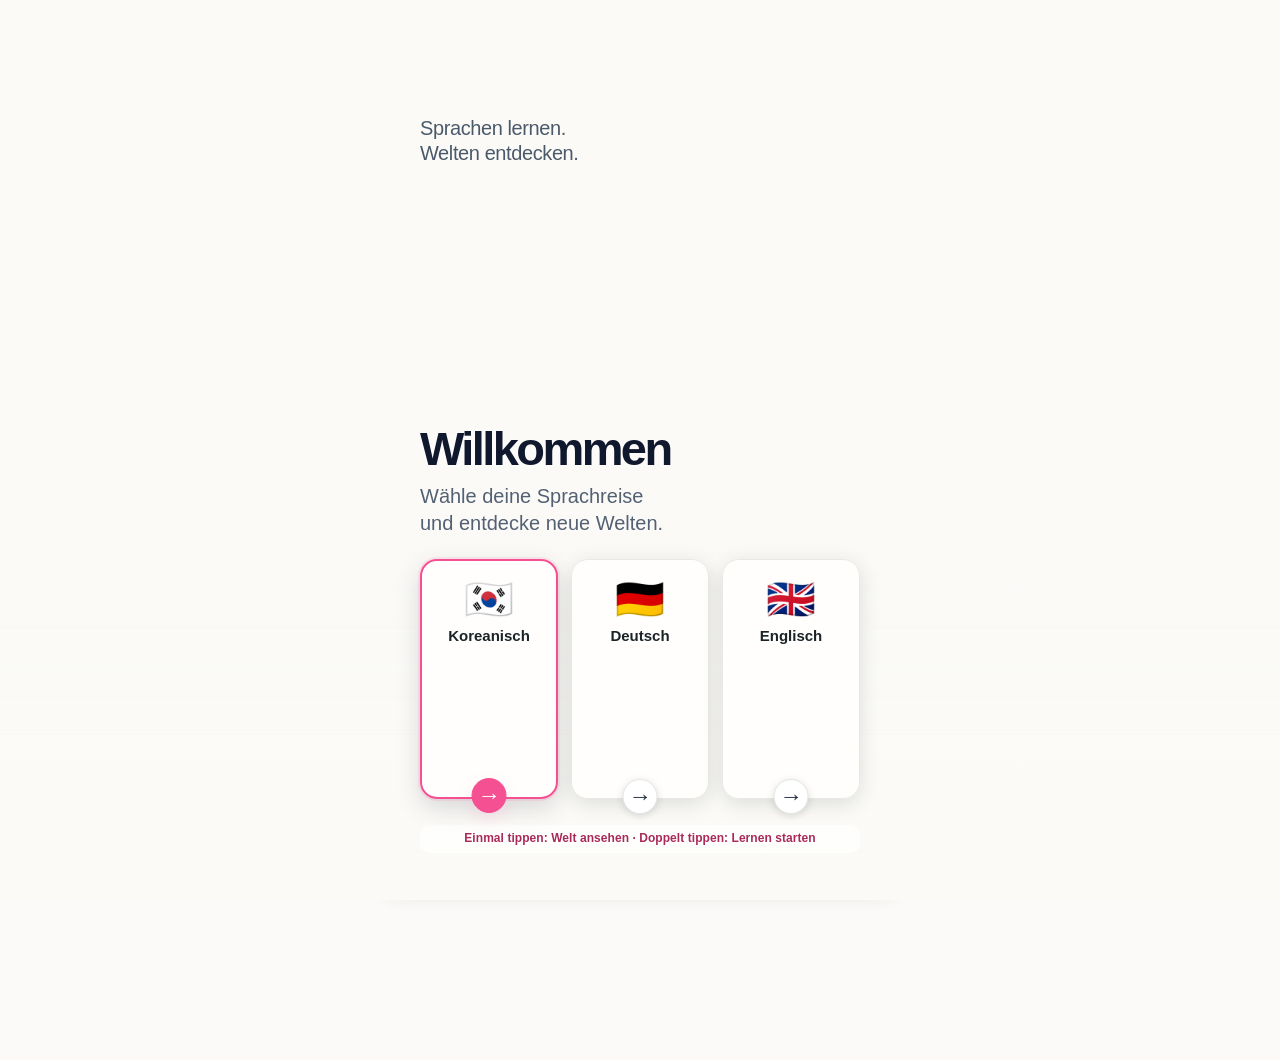
==== commit 36fd6c77: "Privacy V58: integrate consent, remove Google Fonts and pre-consent stock embeds" ====
--- a/index.html
+++ b/index.html
@@ -1,4 +1,4 @@
-<!doctype html><html lang="de" translate="no" class="notranslate"><head><meta name="google" content="notranslate"><meta name="googlebot" content="notranslate"><meta charset="utf-8"><meta name="viewport" content="width=device-width,initial-scale=1,viewport-fit=cover"><meta name="theme-color" content="#1c1729"><meta name="apple-mobile-web-app-capable" content="yes"><title>LinguaWorld · Drei Länder, drei Sprachen</title><link rel="stylesheet" href="pixel-adventure-v17.css"><link rel="manifest" href="manifest.webmanifest"><link rel="icon" href="icon.svg"><style>
+<!doctype html><html lang="de" translate="no" class="notranslate"><head><script src="privacy-controls-v58.js"></script><link rel="stylesheet" href="privacy-controls-v58.css"><meta name="google" content="notranslate"><meta name="googlebot" content="notranslate"><meta charset="utf-8"><meta name="viewport" content="width=device-width,initial-scale=1,viewport-fit=cover"><meta name="theme-color" content="#1c1729"><meta name="apple-mobile-web-app-capable" content="yes"><title>LinguaWorld · Drei Länder, drei Sprachen</title><link rel="stylesheet" href="pixel-adventure-v17.css"><link rel="manifest" href="manifest.webmanifest"><link rel="icon" href="icon.svg"><style>
 :root{font-family:Inter,system-ui,-apple-system,Segoe UI,sans-serif;color:#173345;background:#f5f8fc}*{box-sizing:border-box}body{margin:0}.app{display:flex;min-height:100vh}.side{width:230px;flex-shrink:0;background:linear-gradient(165deg,#103f48,#0e304b);color:white;padding:28px 17px;position:sticky;top:0;height:100vh}.brand{font-weight:850;font-size:23px;margin:8px 8px 32px}.brand small{display:block;font-size:12px;font-weight:400;opacity:.7;margin-top:4px}.nav{display:block;width:100%;text-align:left;background:none;border:0;color:#d2e6e8;padding:14px;border-radius:14px;margin:5px 0;font:inherit;cursor:pointer}.nav.active,.nav:hover{background:#257d7c;color:white}.main{max-width:1200px;width:100%;padding:25px 28px 70px;margin:auto}.hero{background:linear-gradient(115deg,#e5e2fc,#e5f6f3 60%,#ffebef);border-radius:25px;padding:30px;display:flex;justify-content:space-between;align-items:center;gap:20px}.hero h1{font-size:clamp(24px,4vw,38px);margin:0 0 8px}.hero p{margin:0;color:#55697a}.pill{border-radius:50px;padding:9px 15px;background:#fff;color:#107f70;font-weight:800}.stats{display:grid;grid-template-columns:repeat(4,1fr);gap:13px;margin:18px 0}.stat,.panel,.tile{background:white;border:1px solid #e5edf2;border-radius:20px;padding:20px;box-shadow:0 7px 25px #17334509}.stat strong{display:block;font-size:25px;color:#0d766e}.stat span,.muted{color:#748595;font-size:13px}.section{display:flex;align-items:center;justify-content:space-between;margin:25px 0 13px}.section h2{margin:0;font-size:21px}.grid{display:grid;grid-template-columns:repeat(3,1fr);gap:14px}.tile{cursor:pointer;text-align:left;font:inherit;transition:transform .15s,border-color .15s}.tile:hover{transform:translateY(-2px);border-color:#36b5a1}.emoji{font-size:30px;display:block;margin-bottom:15px}.tile strong{display:block;font-size:17px;margin-bottom:7px}.tile small{color:#748595}.bar{height:8px;background:#e7edf3;border-radius:12px;overflow:hidden;margin-top:14px}.bar div{height:100%;background:linear-gradient(90deg,#23c69b,#42a8d6);border-radius:12px}.actions{display:flex;gap:10px;flex-wrap:wrap}.btn{border:0;background:#138d7e;color:white;border-radius:12px;padding:12px 18px;font-weight:750;cursor:pointer;font:inherit}.btn.secondary{background:#e9f5f3;color:#11796e}.btn:disabled{opacity:.45;cursor:default}.panel{margin-top:14px}.levels{display:flex;gap:10px;margin:18px 0}.level{border:1px solid #cce4e2;background:white;border-radius:14px;padding:12px 25px;cursor:pointer;font-weight:800}.level.active{background:#138d7e;color:white}.question{font-size:24px;font-weight:800;margin:22px 0}.options{display:grid;gap:10px}.option{background:#f7fafc;border:2px solid #e7edf1;border-radius:13px;padding:15px;text-align:left;font:inherit;cursor:pointer}.option.correct{border-color:#20ad83;background:#e5f9f1}.option.wrong{border-color:#e87582;background:#fff0f1}.flash{min-height:230px;display:flex;align-items:center;justify-content:center;flex-direction:column;text-align:center;background:linear-gradient(135deg,#e5f6f1,#e7edff);border-radius:20px;cursor:pointer;padding:25px;margin:20px 0}.flash strong{font-size:30px}.flash span{color:#748595;margin-bottom:15px}.notice{padding:14px;background:#e6f7ef;border-radius:12px;margin:14px 0}.lessonrow{display:flex;justify-content:space-between;gap:15px;align-items:center;padding:15px 0;border-bottom:1px solid #e8edf1}.lessonrow:last-child{border:0}.vocab{display:grid;grid-template-columns:1fr 1fr;gap:10px}.vocab div{padding:13px;border-radius:12px;background:#f4f8fa}.vocab b{display:block}.vocab small{color:#667d89}.bottom{display:none}.tiny{font-size:12px;color:#748595}.switch{display:flex;align-items:center;gap:8px}.hidden{display:none!important}input[type=number]{padding:12px;border:1px solid #d9e4e9;border-radius:10px;width:120px;font-size:18px}button:focus-visible{outline:3px solid #f4b34b;outline-offset:2px}@media(max-width:850px){.side{display:none}.main{padding:14px 14px 95px}.stats{grid-template-columns:repeat(2,1fr)}.grid{grid-template-columns:repeat(2,1fr)}.bottom{position:fixed;bottom:0;left:0;right:0;display:flex;justify-content:space-around;background:#103f48;padding:10px 4px calc(10px + env(safe-area-inset-bottom));z-index:10}.bottom button{color:#fff;background:none;border:0;font-size:11px;padding:7px}.bottom button span{display:block;font-size:20px}.hero{padding:23px}.vocab{grid-template-columns:1fr}}@media(max-width:440px){.grid{grid-template-columns:1fr 1fr}.tile{padding:14px}.tile strong{font-size:14px}.stats{gap:8px}.stat{padding:14px}.hero h1{font-size:25px}}
 .reward-strip{display:flex;gap:10px;flex-wrap:wrap;margin:18px 0}.reward-chip{background:#fff;border:1px solid #d7e9e8;border-radius:15px;padding:12px 16px;font-weight:750}.reward-chip small{display:block;color:#64808b;font-weight:500}.xp-track{height:9px;background:#e1e9f0;border-radius:20px;overflow:hidden;margin-top:8px}.xp-track>div{height:100%;background:linear-gradient(90deg,#20ba94,#68dbbb);transition:width .55s}.celebrate{animation:pop .42s ease}.toast-xp{position:fixed;top:22px;right:22px;background:#0b8f78;color:#fff;border-radius:18px;padding:16px 23px;font-weight:800;box-shadow:0 15px 35px #093f3a44;z-index:999;animation:floatIn .35s ease}.clip-card{background:linear-gradient(140deg,#103f48,#1d6475);color:#fff;border-radius:24px;padding:24px;margin:16px 0;min-height:220px;position:relative;overflow:hidden}.clip-card:before{content:'✦';font-size:150px;color:#ffffff13;position:absolute;right:12px;top:-30px}.clip-person{font-size:55px;animation:bob 2s ease-in-out infinite}.clip-line{font-size:22px;font-weight:800;position:relative}.clip-de{color:#c5e9e7;font-size:16px;margin-top:8px;position:relative}.clip-progress{display:flex;gap:5px;margin-top:20px}.clip-progress span{height:5px;flex:1;border-radius:9px;background:#ffffff40}.clip-progress span.active{background:#65ebc5}.badge-grid{display:grid;grid-template-columns:repeat(auto-fit,minmax(155px,1fr));gap:12px}.achievement{background:#fff;border:1px solid #deebef;border-radius:17px;padding:18px;text-align:center}.achievement.locked{opacity:.48;filter:grayscale(1)}.achievement .emoji{font-size:33px}.btn:active,.option:active,.tile:active{transform:scale(.97)}@keyframes pop{0%{transform:scale(.9)}65%{transform:scale(1.05)}100%{transform:scale(1)}}@keyframes floatIn{from{opacity:0;transform:translateY(-20px)}to{opacity:1;transform:translateY(0)}}@keyframes bob{50%{transform:translateY(-7px)}}@media(prefers-reduced-motion:reduce){*,*:before,*:after{animation:none!important;transition:none!important}}
 :root{--ink:#192d39;--mint:#0da98a;--muted:#71818d;font-family:Inter,ui-sans-serif,system-ui,-apple-system,'Segoe UI',sans-serif;color:var(--ink);background:#f6f8fa}body{background:#f6f8fa}.side{background:#102c34;border-right:1px solid #ffffff12;width:250px;padding:31px 17px}.brand{letter-spacing:-.7px;font-size:22px}.nav{border-radius:12px;margin:3px 0;font-size:14px;transition:background .2s}.nav.active,.nav:hover{background:#ffffff19;color:#b5f7df}.main{max-width:1240px;padding:38px 44px 85px}.hero{background:linear-gradient(115deg,#e5f8f2,#f1f5ff 58%,#f8edf3);border:1px solid #e0ebe9;border-radius:26px;min-height:178px}.hero h1{letter-spacing:-1.4px}.stat,.panel,.tile,.reward-chip,.achievement{box-shadow:0 8px 28px #1c3d4a06;border:1px solid #e7ecef}.tile{border-radius:18px}.btn{border-radius:12px;font-weight:750;transition:transform .18s,background .18s}.btn:hover{filter:brightness(.96)}.section h2{letter-spacing:-.5px}
@@ -168,14 +168,14 @@
 .v15-scene-hero p{color:#f4ecf6;margin:5px 0 0}
 @media(max-width:540px){.v15-scene-gallery{grid-template-columns:1fr 1fr;gap:9px}.v15-scene-card{min-height:132px;padding:12px}.v15-scene-card strong{font-size:16px}.v15-scene-hero{min-height:170px}}
 @media(prefers-reduced-motion:reduce){.wj-message{animation:none}.v15-scene-card img{transition:none}}
-</style><style id="v16-design">@import url('https://fonts.googleapis.com/css2?family=DM+Sans:wght@400;500;600;700&family=Manrope:wght@400;500;600;700;800&display=swap');:root{--ig-bg:#0b0e13;--ig-card:#171b23;--ig-border:#2b313b;--ink:#f5f7fb;--muted:#9fa7b6}html,body{background:#0b0e13!important;color:#f5f7fb}body,button,input,textarea,select{font-family:'DM Sans',-apple-system,BlinkMacSystemFont,sans-serif!important}h1,h2,h3,.v16-video-head strong{font-family:'Manrope','DM Sans',sans-serif!important;letter-spacing:-.045em}.v16-media{max-width:760px;margin:auto}.v16-media h1{font-size:clamp(29px,6vw,42px);line-height:1.14}.v16-video-feed{display:flex;flex-direction:column;gap:22px;scroll-snap-type:y proximity}.v16-video-card{scroll-snap-align:start;background:#151922;border:1px solid #2a303b;border-radius:24px;padding:14px}.v16-video-head{display:flex;flex-direction:column;gap:5px;padding:6px 5px 14px}.v16-video-head>span{font-size:10px;letter-spacing:.13em;font-weight:800;color:#b6a5ec}.v16-video-head strong{font-size:19px;color:#fff}.v16-video-stage{aspect-ratio:16/9;background:#050609;border-radius:17px;overflow:hidden}.v16-video-stage iframe{width:100%;height:100%;border:0}.v16-subtitle{display:flex;flex-direction:column;gap:5px;text-align:center;padding:17px 10px 12px;min-height:81px}.v16-subtitle b{font-size:clamp(19px,4vw,26px);color:#fff}.v16-subtitle small{font-size:14px;color:#adb6c6}.v16-caption-controls{display:flex;gap:7px;justify-content:center;flex-wrap:wrap;padding-bottom:15px}.v16-caption-controls button{background:#252a36;color:#e8e9f1;border:1px solid #353b48;border-radius:100px;padding:9px 13px;font-size:12px}.v16-dialog-title{border-top:1px solid #2c323d;padding:15px 3px 10px;font-size:13px;font-weight:800;display:flex;justify-content:space-between}.v16-dialog-title span{font-size:11px;color:#9fa7b6;font-weight:500}.v16-dialog-scroll{display:flex;flex-direction:column;gap:7px;max-height:280px;overflow-y:auto}.v16-caption{display:flex;gap:12px;align-items:center;text-align:left;width:100%;background:#1c222d;color:#f5f6fa;border:1px solid transparent;border-radius:14px;padding:12px}.v16-caption.active{background:#302b41;border-color:#806caa}.v16-caption-num{color:#9c96ad;font-size:11px}.v16-caption>span:nth-child(2){flex:1;display:flex;flex-direction:column;gap:3px}.v16-caption b{font-size:14px}.v16-caption small{font-size:12px;color:#b0b5c3}.v16-sound{border-radius:50%;background:#3b344c;padding:8px}.v16-video-foot{display:flex;justify-content:space-between;padding:14px 3px 3px;color:#9ca5b5;font-size:12px}.v16-video-foot a{color:#d6c6ff}.v16-caption-note{font-size:12px;color:#9fa7b6;line-height:1.65;padding:8px 2px 22px}@media(max-width:600px){.v16-video-card{padding:10px;border-radius:18px}.v16-video-feed{gap:14px}}</style><style id="v17-cinema">
+</style><style id="v16-design">:root{--ig-bg:#0b0e13;--ig-card:#171b23;--ig-border:#2b313b;--ink:#f5f7fb;--muted:#9fa7b6}html,body{background:#0b0e13!important;color:#f5f7fb}body,button,input,textarea,select{font-family:'DM Sans',-apple-system,BlinkMacSystemFont,sans-serif!important}h1,h2,h3,.v16-video-head strong{font-family:'Manrope','DM Sans',sans-serif!important;letter-spacing:-.045em}.v16-media{max-width:760px;margin:auto}.v16-media h1{font-size:clamp(29px,6vw,42px);line-height:1.14}.v16-video-feed{display:flex;flex-direction:column;gap:22px;scroll-snap-type:y proximity}.v16-video-card{scroll-snap-align:start;background:#151922;border:1px solid #2a303b;border-radius:24px;padding:14px}.v16-video-head{display:flex;flex-direction:column;gap:5px;padding:6px 5px 14px}.v16-video-head>span{font-size:10px;letter-spacing:.13em;font-weight:800;color:#b6a5ec}.v16-video-head strong{font-size:19px;color:#fff}.v16-video-stage{aspect-ratio:16/9;background:#050609;border-radius:17px;overflow:hidden}.v16-video-stage iframe{width:100%;height:100%;border:0}.v16-subtitle{display:flex;flex-direction:column;gap:5px;text-align:center;padding:17px 10px 12px;min-height:81px}.v16-subtitle b{font-size:clamp(19px,4vw,26px);color:#fff}.v16-subtitle small{font-size:14px;color:#adb6c6}.v16-caption-controls{display:flex;gap:7px;justify-content:center;flex-wrap:wrap;padding-bottom:15px}.v16-caption-controls button{background:#252a36;color:#e8e9f1;border:1px solid #353b48;border-radius:100px;padding:9px 13px;font-size:12px}.v16-dialog-title{border-top:1px solid #2c323d;padding:15px 3px 10px;font-size:13px;font-weight:800;display:flex;justify-content:space-between}.v16-dialog-title span{font-size:11px;color:#9fa7b6;font-weight:500}.v16-dialog-scroll{display:flex;flex-direction:column;gap:7px;max-height:280px;overflow-y:auto}.v16-caption{display:flex;gap:12px;align-items:center;text-align:left;width:100%;background:#1c222d;color:#f5f6fa;border:1px solid transparent;border-radius:14px;padding:12px}.v16-caption.active{background:#302b41;border-color:#806caa}.v16-caption-num{color:#9c96ad;font-size:11px}.v16-caption>span:nth-child(2){flex:1;display:flex;flex-direction:column;gap:3px}.v16-caption b{font-size:14px}.v16-caption small{font-size:12px;color:#b0b5c3}.v16-sound{border-radius:50%;background:#3b344c;padding:8px}.v16-video-foot{display:flex;justify-content:space-between;padding:14px 3px 3px;color:#9ca5b5;font-size:12px}.v16-video-foot a{color:#d6c6ff}.v16-caption-note{font-size:12px;color:#9fa7b6;line-height:1.65;padding:8px 2px 22px}@media(max-width:600px){.v16-video-card{padding:10px;border-radius:18px}.v16-video-feed{gap:14px}}</style><style id="v17-cinema">
 :root{--v17-bg:#080a0f;--v17-paper:#f6f4f1;--v17-ink:#e9e8ed;--v17-soft:#a5a3ae;--v17-accent:#c1aaff}
 html{scroll-behavior:smooth}body{background:var(--v17-bg)!important;color:var(--v17-ink)}.main{min-width:0}#main{animation:v17Reveal .36s cubic-bezier(.22,.9,.36,1) both}@keyframes v17Reveal{from{opacity:.25;transform:translateY(12px)}to{opacity:1;transform:translateY(0)}}.v17-media{max-width:920px;margin:auto;padding:clamp(10px,2vw,24px) 0 50px}.v17-section-label{display:flex;align-items:center;gap:10px;font-size:10px;color:#b5acc6;letter-spacing:.22em;font-weight:800}.v17-spark{color:#d3baff;font-size:17px}.v17-counter{margin-left:auto;color:#777b89;letter-spacing:0;font-size:11px}.v17-heading{display:flex;justify-content:space-between;align-items:end;gap:16px;margin:10px 0 17px}.v17-heading h1{font-family:'Manrope',sans-serif!important;color:#faf9fa;font-size:clamp(30px,5vw,49px);letter-spacing:-.06em;line-height:1.08;margin:0 0 6px}.v17-heading p{font-size:13px;color:#9b99a5;margin:0}.v17-period{color:#c8a7ff}.v17-vertical-hint{font-size:10px;letter-spacing:.2em;white-space:nowrap;color:#aaa0ba}.v17-feed{height:min(790px,calc(100dvh - 205px));min-height:420px;overflow-y:auto;overflow-x:hidden;scroll-snap-type:y mandatory;overscroll-behavior-y:contain;scrollbar-width:thin;scrollbar-color:#50445f transparent;border-radius:25px}.v17-reel{box-sizing:border-box;scroll-snap-align:start;scroll-snap-stop:always;min-height:100%;height:100%;overflow-y:auto;overscroll-behavior:contain;display:flex;flex-direction:column;gap:12px;padding:clamp(12px,2vw,22px);border:1px solid #38333f;border-radius:25px;background:radial-gradient(circle at 80% 14%,#29203c 0,transparent 44%),linear-gradient(150deg,#181822,#111318 66%,#15121d);box-shadow:0 20px 60px #0004}.v17-reel-top,.v17-reel-bottom{display:flex;justify-content:space-between;align-items:center;gap:12px}.v17-lesson-pill{border:1px solid #564565;border-radius:100px;background:#2c2437cc;color:#efddff;padding:9px 12px;font-size:10px;font-weight:800;letter-spacing:.1em}.v17-lesson-pill i{display:inline-block;width:5px;height:5px;border-radius:50%;background:#d9c1ff;box-shadow:0 0 9px #b38cff;margin-right:9px}.v17-track{color:#9a92a5;font-size:11px;letter-spacing:.15em}.v17-screen{position:relative;isolation:isolate;flex:1;min-height:235px;overflow:hidden;display:flex;flex-direction:column;justify-content:center;gap:14px;border:1px solid #5b47694d;border-radius:22px;background:radial-gradient(ellipse at 15% 20%,#42335780,transparent 50%),radial-gradient(ellipse at 90% 70%,#24334b,transparent 53%),#080b10;padding:clamp(12px,3vw,28px)}.v17-glow{position:absolute;z-index:-1;left:18%;right:18%;top:18%;height:40%;background:#8966c144;filter:blur(46px);pointer-events:none}.v17-video-wrap{width:min(100%,660px);aspect-ratio:16/9;min-height:0;align-self:center;overflow:hidden;border-radius:16px;background:#000;box-shadow:0 18px 50px #0008}.v17-video-wrap iframe{display:block;border:0;width:100%;height:100%}.v17-subtitle-overlay{padding:8px 10px 0;text-align:center;text-shadow:0 2px 20px #000;max-width:680px;align-self:center;width:100%}.v17-phrase-count{font-size:10px;color:#ae9cc5;letter-spacing:.18em;margin-bottom:8px}.v17-ko{font-family:'Manrope',sans-serif!important;font-size:clamp(19px,3vw,30px);font-weight:800;letter-spacing:-.04em;line-height:1.3;color:white}.v17-de{font-size:clamp(12px,1.6vw,15px);color:#c2bdca;margin-top:7px}.v17-caption-buttons{display:flex;align-items:center;justify-content:center;gap:10px}.v17-caption-buttons button{width:42px;height:37px;border-radius:100px;border:1px solid #73668180;background:#2b2635b8;color:#f3edff;font-weight:700;font-size:17px;backdrop-filter:blur(8px)}.v17-caption-buttons button:nth-child(3){font-size:11px}.v17-caption-buttons button:active{transform:scale(.94)}.v17-reel-title{min-width:0;flex:1}.v17-reel-title small{font-size:10px;color:#b8a5ce;letter-spacing:.14em}.v17-reel-title h2{font-family:'Manrope',sans-serif!important;font-size:clamp(16px,2.3vw,21px);letter-spacing:-.035em;color:#f8f6fa;margin:3px 0}.v17-reel-title p{font-size:12px;color:#a6a1ad;margin:0}.v17-dialog-toggle{padding:10px 15px;border-radius:100px;border:1px solid #52465e;color:#e8d8fa;background:#2a2135;font-size:12px;white-space:nowrap}.v17-dialog-toggle span{margin-left:7px}.v17-dialog{max-height:185px;overflow-y:auto;display:flex;flex-direction:column;gap:6px;padding-top:6px}.v17-dialog[hidden]{display:none!important}.v17-line{display:flex;text-align:left;gap:12px;padding:10px 12px;border-radius:12px;border:1px solid #41404a;background:#20202a;color:#f3eef8}.v17-line.active{background:#3c2c53;border-color:#9176b1}.v17-line-number{font-size:10px;color:#bda9d3}.v17-line strong,.v17-line small{display:block}.v17-line strong{font-size:13px}.v17-line small{color:#b8b1c0;font-size:11px;margin-top:2px}.v17-disclaimer{font-size:11px;line-height:1.6;color:#96919e;margin:15px 2px 0}button:focus-visible,a:focus-visible{outline:2px solid #d5b8ff;outline-offset:3px}@media(min-width:850px){.v17-feed{max-width:620px;margin:auto}.v17-heading,.v17-section-label,.v17-disclaimer{max-width:620px;margin-left:auto;margin-right:auto}}@media(max-width:600px){.v17-feed{height:calc(100dvh - 178px);min-height:390px;border-radius:19px}.v17-reel{padding:11px;border-radius:19px;gap:9px}.v17-screen{padding:10px;min-height:245px;gap:11px;border-radius:16px}.v17-reel-title p{display:-webkit-box;-webkit-line-clamp:1;-webkit-box-orient:vertical;overflow:hidden}.v17-dialog{max-height:150px}.v17-vertical-hint{font-size:9px}.v17-heading{margin-bottom:12px}}@media(prefers-reduced-motion:reduce){html{scroll-behavior:auto}#main{animation:none!important}*{scroll-behavior:auto!important;transition-duration:.01ms!important;animation-duration:.01ms!important}}
 </style><style id="v172-premium">
 :root{--v172-purple:#bb9ff5;--v172-line:#ffffff1a}body{background:radial-gradient(ellipse at 75% -14%,#21152f 0,transparent 48%),#090b0f!important}#main{max-width:1100px;margin:auto}.social-topbar{background:#0d0d13cc!important;backdrop-filter:blur(24px);border-bottom:1px solid #ffffff0c!important}.social-wordmark{font-family:'Manrope',sans-serif!important;font-weight:800;letter-spacing:-.055em!important}.social-story-ring{transition:transform .25s ease,filter .25s ease}.social-story:active .social-story-ring{transform:scale(.91)}button,.home-cards>button,.wj-bubble,.wj-scene-tabs button{transition:transform .25s cubic-bezier(.22,.8,.35,1),background-color .25s ease,border-color .25s ease,box-shadow .25s ease}button:active{transform:scale(.975)}.v172-hero{position:relative;min-height:clamp(300px,43vw,470px);margin:18px 0 24px;border-radius:27px;background:radial-gradient(circle at 71% 27%,#4c325d 0,#1d1729 36%,#100f17 78%);border:1px solid #a990bf3f;overflow:hidden;isolation:isolate;box-shadow:0 34px 90px #0008;display:flex;align-items:center}.v172-hero-art{position:absolute;inset:0 0 0 40%;opacity:.95;z-index:-2}.v172-hero-art img{height:100%;width:100%;object-fit:cover;object-position:center 22%;filter:contrast(1.07) saturate(.81)}.v172-hero-shade{position:absolute;inset:0;background:linear-gradient(90deg,#0f1019 4%,#0f1019f5 35%,#15111b82 68%,#10101820),linear-gradient(0deg,#08081195,transparent 40%);z-index:-1}.v172-hero-copy{padding:clamp(20px,5vw,58px);max-width:670px}.v172-kicker{letter-spacing:.23em;font-size:10px;color:#d2bff5;font-weight:800;margin-bottom:22px}.v172-live{display:inline-block;vertical-align:middle;margin-right:10px;width:7px;height:7px;border-radius:50%;background:#dbbafa;box-shadow:0 0 13px #e4a7ff}.v172-hero-title{font-family:'Manrope',sans-serif;font-size:clamp(30px,5.5vw,62px);line-height:1.12;letter-spacing:-.065em;font-weight:800;color:white}.v172-hero-title i{font-style:normal;color:#d4b9ff}.v172-hero-copy p{max-width:400px;line-height:1.75;color:#d3cbd9;font-size:clamp(12px,1.5vw,16px);margin:20px 0 25px}.v172-actions{display:flex;gap:10px;flex-wrap:wrap}.v172-actions button{padding:12px 17px;border-radius:100px;font-size:12px;font-weight:800;letter-spacing:.005em}.v172-solid{background:#d7c0ff;color:#171020;border:1px solid #e1d0ff}.v172-ghost{background:#ffffff12;color:white;border:1px solid #ffffff66;backdrop-filter:blur(8px)}.v172-hero-mark{position:absolute;right:19px;bottom:16px;font-size:9px;letter-spacing:.23em;color:#d5c3ee9f}.welcome,.quick-stats,.home-cards>button,.wj-page,.wj-profile,.wj-character-stage,.wj-chat,.wj-compose,.wj-scene-tabs button,.wj-suggestions button{border-color:var(--v172-line)!important}.welcome{background:linear-gradient(135deg,#1c1924,#121419)!important;border-radius:23px!important}.home-cards{gap:10px}.home-cards>button{background:linear-gradient(120deg,#191a23,#13151c)!important;border-radius:16px!important}.home-cards>button:hover{border-color:#b695ef60!important;box-shadow:0 5px 30px #0004;transform:translateY(-2px)}.quick-stats>div{background:#191a23!important;border-radius:14px!important}.section-title{letter-spacing:-.035em!important}.wj-page{max-width:880px;margin:auto;background:linear-gradient(150deg,#14121d,#0c0e14)!important;border-radius:24px!important;padding:clamp(12px,2vw,24px)!important}.wj-profile{position:relative;border-radius:16px!important;background:#ffffff05!important;backdrop-filter:blur(14px)}.wj-name{font-family:'Manrope',sans-serif!important;letter-spacing:-.04em;font-weight:800;font-size:24px!important}.wj-portrait{box-shadow:0 0 0 2px #bca0f36b,0 0 30px #a370ef33}.wj-character-stage{background:radial-gradient(circle at 20% 40%,#3929477f,transparent 40%),linear-gradient(145deg,#1c1725,#14151c)!important;border-radius:20px!important;overflow:hidden;box-shadow:inset 0 0 0 1px #bc9aff1c}.wj-stage-portrait img{filter:saturate(.82) contrast(1.1)}.wj-stage-copy strong{font-family:'Manrope',sans-serif!important;letter-spacing:-.055em!important}.wj-status{border-radius:100px!important;font-size:11px!important;letter-spacing:.03em}.wj-chat{min-height:240px;max-height:420px;overflow-y:auto;background:radial-gradient(circle at 70% 0,#251d31,transparent 42%),#101217!important;border-radius:19px!important;padding:20px 12px!important;scroll-behavior:smooth}.wj-message{animation:v172Bubble .3s cubic-bezier(.2,.8,.2,1) both}.wj-bubble{border-radius:17px!important;box-shadow:0 6px 24px #0002}.wj-message.mine .wj-bubble{background:linear-gradient(135deg,#694b8a,#43305f)!important;color:#fff!important}.wj-message.theirs .wj-bubble{background:#23212d!important;border:1px solid #ffffff13!important}.wj-compose{position:sticky;bottom:4px;background:#1c1b24!important;border:1px solid #74618a55!important;border-radius:100px!important;box-shadow:0 10px 40px #0005;padding:5px 7px!important}.wj-compose input{background:transparent!important;color:#fff!important;border:0!important;outline:0!important}.wj-compose button{border-radius:50%!important;background:#cbb0f4!important;color:#181020!important}.wj-suggestions{display:flex;flex-wrap:wrap;gap:7px}.wj-suggestions button{background:#2b2436!important;border:1px solid #77618a55!important;border-radius:100px!important;color:#eee3f7!important}.wj-scene-tabs{display:flex;gap:8px;overflow-x:auto}.wj-scene-tabs button{border-radius:100px!important;flex-shrink:0}.wj-scene-tabs button.active{background:#513869!important;color:white!important;border-color:#aa83d7!important}.v15-scene-hero{border-radius:18px!important;overflow:hidden}.v172-hero-art img{animation:v172Photo 16s ease-in-out infinite alternate}@keyframes v172Photo{from{transform:scale(1)}to{transform:scale(1.07) translateX(-1%)}}@keyframes v172Bubble{from{opacity:0;transform:translateY(9px) scale(.985)}to{opacity:1;transform:translateY(0) scale(1)}}@media(max-width:600px){.v172-hero{min-height:355px;margin-top:12px;border-radius:19px;align-items:end}.v172-hero-art{inset:0 0 25% 16%}.v172-hero-art img{object-position:60% 22%}.v172-hero-shade{background:linear-gradient(0deg,#10101afc 3%,#10101af5 32%,#17101f75 68%,#17101f30)}.v172-hero-copy{padding:19px 18px 35px}.v172-kicker{margin-bottom:12px}.v172-hero-title{font-size:31px}.v172-hero-copy p{margin:10px 0 13px}.v172-actions button{padding:10px 13px;font-size:11px}.v172-hero-mark{right:15px;bottom:10px}.wj-chat{max-height:48dvh}.wj-page{border-radius:18px!important}}@media(prefers-reduced-motion:reduce){.v172-hero-art img,.wj-message{animation:none!important}}
 </style><style id="v18-lesson-rework">
 /* V18: intentional dark cinematic learning interface */
-.v18-lesson{max-width:840px;margin:0 auto;padding:14px 0 45px;color:#f7f4fa}.v18-back{display:inline-flex;gap:11px;align-items:center;background:#211c2c;border:1px solid #6c587e77;color:#eee4f4;border-radius:100px;padding:11px 18px;font-size:14px;font-weight:700;margin:1px 0 30px}.v18-back span{font-size:22px;font-weight:400;line-height:1}.v18-lesson-intro{display:flex;align-items:center;gap:14px;justify-content:space-between;margin:0 0 22px}.v18-eyebrow{color:#bd9bd8;font-size:10px;font-weight:800;letter-spacing:.18em;margin-bottom:12px}.v18-lesson-intro h1{font-family:'Manrope',sans-serif;letter-spacing:-.055em;font-size:clamp(27px,5.2vw,48px);line-height:1.16;color:white;margin:0}.v18-lesson-emoji{font-size:.85em;margin-right:4px}.v18-lesson-intro p{font-size:clamp(12px,2vw,15px);color:#aaa7b7;line-height:1.5;margin:10px 0 0}.v18-level-badge{flex:none;color:#aaf2da;background:#12332e;border:1px solid #4baf98;font-size:15px;font-weight:800;border-radius:50px;padding:12px 17px}.v18-lesson-scene{height:clamp(170px,33vw,270px);position:relative;overflow:hidden;border-radius:21px;border:1px solid #8c5b9b7b;background:linear-gradient(0deg,#130b1a 0%,#160b1600 75%),url('https://images.unsplash.com/photo-1445116572660-236099ec97a0?auto=format&fit=crop&w=1400&q=82') center 53%/cover;box-shadow:0 16px 45px #0005}.v18-lesson-scene:not(.v18-coffee){background:linear-gradient(0deg,#130b1acc 0%,#160b1600 75%),url('https://images.unsplash.com/photo-1519501025264-65ba15a82390?auto=format&fit=crop&w=1400&q=82') center 54%/cover}.v18-lesson-scene-overlay{position:absolute;inset:auto 0 0;padding:20px;display:flex;flex-direction:column;gap:5px;background:linear-gradient(0deg,#09070cce,transparent)}.v18-scene-kicker{font-size:9px;color:#e4bcff;font-weight:800;letter-spacing:.22em}.v18-lesson-scene-overlay strong{font-family:'Manrope',sans-serif;color:white;font-size:clamp(16px,2.9vw,24px);letter-spacing:-.04em}.v18-lesson-scene-overlay small{font-size:11px;color:#ddd1dd}.v18-progress{height:3px;background:#272332;border-radius:10px;overflow:hidden;margin:20px 1px 22px}.v18-progress>span{height:100%;display:block;background:linear-gradient(90deg,#ed91cd,#9a6fe8);border-radius:10px;transition:width .25s ease}.v18-lesson-list{display:flex;flex-direction:column;gap:13px}.v18-vocab-card{background:radial-gradient(circle at 100% 0%,#30223c80,transparent 62%),linear-gradient(125deg,#1d1a29,#11141d);border:1px solid #865b9766;border-radius:21px;padding:clamp(17px,3.5vw,29px);box-shadow:0 12px 35px #0003;animation:v18CardIn .32s ease both}.v18-vocab-card.is-known{border-color:#71c8b777}.v18-card-top{display:flex;justify-content:space-between;align-items:center;color:#8e869a;margin-bottom:7px;font-size:10px;letter-spacing:.12em}.v18-card-dot{font-size:14px;letter-spacing:.16em}.v18-vocab-card h2{margin:0;font-family:'Manrope',sans-serif;font-size:clamp(20px,3.5vw,30px);letter-spacing:-.04em;line-height:1.25;background:linear-gradient(100deg,#f9afd1,#bb8cff);-webkit-background-clip:text;background-clip:text;color:transparent;overflow-wrap:anywhere}.v18-vocab-card p{margin:7px 0 20px;font-size:clamp(13px,2vw,17px);color:#b9b4c5;line-height:1.45}.v18-card-actions{display:flex;align-items:stretch;gap:9px}.v18-card-actions button{min-height:49px;border:1px solid #63547091;display:flex;align-items:center;justify-content:center;gap:10px;color:#f0e8f6;background:#1d1b2a;border-radius:100px;font-size:clamp(11px,1.6vw,14px)}.v18-listen{flex:1;justify-content:flex-start!important;padding:5px!important;min-width:0}.v18-listen strong{font-size:clamp(12px,2vw,15px);font-weight:700}.v18-play{width:39px;height:39px;display:flex;justify-content:center;align-items:center;flex:none;color:white;border-radius:50%;background:linear-gradient(135deg,#fe8cb9,#9849ee);box-shadow:0 0 0 3px #e19bff20,0 0 16px #c864ec48}.v18-wave{margin-left:auto;margin-right:12px;letter-spacing:-.13em;font-size:20px;color:#c387f7;white-space:nowrap}.v18-remember{padding:0 17px;white-space:nowrap}.v18-remember span:first-child{font-size:21px;line-height:1}.v18-remember.is-active{border-color:#6ecbb3;color:#a2ecd8}.v18-fav{width:52px;flex:none;font-size:26px!important;line-height:1}.v18-fav.is-active{color:#f4a5ce!important}.v18-lesson-end{display:flex;flex-wrap:wrap;gap:10px;margin:24px 0}.v18-lesson-end button{border-radius:100px;min-height:49px;padding:12px 20px;font-size:13px;font-weight:800}.v18-finish-primary{background:linear-gradient(110deg,#d9a7ee,#ae8bff);color:#191220;border:0}.v18-finish-secondary{background:#25202e;border:1px solid #61536b;color:#ede5f5}@keyframes v18CardIn{from{opacity:.3;transform:translateY(9px)}to{opacity:1;transform:translateY(0)}}@media(max-width:550px){.v18-lesson{padding:6px 0 30px}.v18-back{margin:2px 0 22px}.v18-lesson-intro{margin-bottom:17px}.v18-eyebrow{font-size:9px;margin-bottom:8px}.v18-level-badge{font-size:13px;padding:10px 13px}.v18-lesson-scene{height:172px;border-radius:17px}.v18-vocab-card{padding:17px 16px;border-radius:18px}.v18-vocab-card p{margin-bottom:15px}.v18-card-actions{gap:7px}.v18-card-actions button{min-height:46px}.v18-play{width:37px;height:37px}.v18-wave{font-size:15px;margin-right:6px}.v18-remember{padding:0 9px;gap:5px!important}.v18-fav{width:44px}.v18-lesson-end button{width:100%}}@media(prefers-reduced-motion:reduce){.v18-vocab-card{animation:none}}
+.v18-lesson{max-width:840px;margin:0 auto;padding:14px 0 45px;color:#f7f4fa}.v18-back{display:inline-flex;gap:11px;align-items:center;background:#211c2c;border:1px solid #6c587e77;color:#eee4f4;border-radius:100px;padding:11px 18px;font-size:14px;font-weight:700;margin:1px 0 30px}.v18-back span{font-size:22px;font-weight:400;line-height:1}.v18-lesson-intro{display:flex;align-items:center;gap:14px;justify-content:space-between;margin:0 0 22px}.v18-eyebrow{color:#bd9bd8;font-size:10px;font-weight:800;letter-spacing:.18em;margin-bottom:12px}.v18-lesson-intro h1{font-family:'Manrope',sans-serif;letter-spacing:-.055em;font-size:clamp(27px,5.2vw,48px);line-height:1.16;color:white;margin:0}.v18-lesson-emoji{font-size:.85em;margin-right:4px}.v18-lesson-intro p{font-size:clamp(12px,2vw,15px);color:#aaa7b7;line-height:1.5;margin:10px 0 0}.v18-level-badge{flex:none;color:#aaf2da;background:#12332e;border:1px solid #4baf98;font-size:15px;font-weight:800;border-radius:50px;padding:12px 17px}.v18-lesson-scene{height:clamp(170px,33vw,270px);position:relative;overflow:hidden;border-radius:21px;border:1px solid #8c5b9b7b;background:linear-gradient(0deg,#130b1a 0%,#160b1600 75%),url('privacy-scene.svg') center 53%/cover;box-shadow:0 16px 45px #0005}.v18-lesson-scene:not(.v18-coffee){background:linear-gradient(0deg,#130b1acc 0%,#160b1600 75%),url('privacy-scene.svg') center 54%/cover}.v18-lesson-scene-overlay{position:absolute;inset:auto 0 0;padding:20px;display:flex;flex-direction:column;gap:5px;background:linear-gradient(0deg,#09070cce,transparent)}.v18-scene-kicker{font-size:9px;color:#e4bcff;font-weight:800;letter-spacing:.22em}.v18-lesson-scene-overlay strong{font-family:'Manrope',sans-serif;color:white;font-size:clamp(16px,2.9vw,24px);letter-spacing:-.04em}.v18-lesson-scene-overlay small{font-size:11px;color:#ddd1dd}.v18-progress{height:3px;background:#272332;border-radius:10px;overflow:hidden;margin:20px 1px 22px}.v18-progress>span{height:100%;display:block;background:linear-gradient(90deg,#ed91cd,#9a6fe8);border-radius:10px;transition:width .25s ease}.v18-lesson-list{display:flex;flex-direction:column;gap:13px}.v18-vocab-card{background:radial-gradient(circle at 100% 0%,#30223c80,transparent 62%),linear-gradient(125deg,#1d1a29,#11141d);border:1px solid #865b9766;border-radius:21px;padding:clamp(17px,3.5vw,29px);box-shadow:0 12px 35px #0003;animation:v18CardIn .32s ease both}.v18-vocab-card.is-known{border-color:#71c8b777}.v18-card-top{display:flex;justify-content:space-between;align-items:center;color:#8e869a;margin-bottom:7px;font-size:10px;letter-spacing:.12em}.v18-card-dot{font-size:14px;letter-spacing:.16em}.v18-vocab-card h2{margin:0;font-family:'Manrope',sans-serif;font-size:clamp(20px,3.5vw,30px);letter-spacing:-.04em;line-height:1.25;background:linear-gradient(100deg,#f9afd1,#bb8cff);-webkit-background-clip:text;background-clip:text;color:transparent;overflow-wrap:anywhere}.v18-vocab-card p{margin:7px 0 20px;font-size:clamp(13px,2vw,17px);color:#b9b4c5;line-height:1.45}.v18-card-actions{display:flex;align-items:stretch;gap:9px}.v18-card-actions button{min-height:49px;border:1px solid #63547091;display:flex;align-items:center;justify-content:center;gap:10px;color:#f0e8f6;background:#1d1b2a;border-radius:100px;font-size:clamp(11px,1.6vw,14px)}.v18-listen{flex:1;justify-content:flex-start!important;padding:5px!important;min-width:0}.v18-listen strong{font-size:clamp(12px,2vw,15px);font-weight:700}.v18-play{width:39px;height:39px;display:flex;justify-content:center;align-items:center;flex:none;color:white;border-radius:50%;background:linear-gradient(135deg,#fe8cb9,#9849ee);box-shadow:0 0 0 3px #e19bff20,0 0 16px #c864ec48}.v18-wave{margin-left:auto;margin-right:12px;letter-spacing:-.13em;font-size:20px;color:#c387f7;white-space:nowrap}.v18-remember{padding:0 17px;white-space:nowrap}.v18-remember span:first-child{font-size:21px;line-height:1}.v18-remember.is-active{border-color:#6ecbb3;color:#a2ecd8}.v18-fav{width:52px;flex:none;font-size:26px!important;line-height:1}.v18-fav.is-active{color:#f4a5ce!important}.v18-lesson-end{display:flex;flex-wrap:wrap;gap:10px;margin:24px 0}.v18-lesson-end button{border-radius:100px;min-height:49px;padding:12px 20px;font-size:13px;font-weight:800}.v18-finish-primary{background:linear-gradient(110deg,#d9a7ee,#ae8bff);color:#191220;border:0}.v18-finish-secondary{background:#25202e;border:1px solid #61536b;color:#ede5f5}@keyframes v18CardIn{from{opacity:.3;transform:translateY(9px)}to{opacity:1;transform:translateY(0)}}@media(max-width:550px){.v18-lesson{padding:6px 0 30px}.v18-back{margin:2px 0 22px}.v18-lesson-intro{margin-bottom:17px}.v18-eyebrow{font-size:9px;margin-bottom:8px}.v18-level-badge{font-size:13px;padding:10px 13px}.v18-lesson-scene{height:172px;border-radius:17px}.v18-vocab-card{padding:17px 16px;border-radius:18px}.v18-vocab-card p{margin-bottom:15px}.v18-card-actions{gap:7px}.v18-card-actions button{min-height:46px}.v18-play{width:37px;height:37px}.v18-wave{font-size:15px;margin-right:6px}.v18-remember{padding:0 9px;gap:5px!important}.v18-fav{width:44px}.v18-lesson-end button{width:100%}}@media(prefers-reduced-motion:reduce){.v18-vocab-card{animation:none}}
 </style><style id="v19-voice-mascot">
 .wj-float{position:fixed;right:12px;bottom:calc(env(safe-area-inset-bottom,0px) + 86px);z-index:9997;display:flex;flex-direction:column;align-items:flex-end;gap:7px;pointer-events:none;font-family:'DM Sans',system-ui,sans-serif}.wj-float-bubble{pointer-events:auto;max-width:170px;min-width:120px;text-align:center;background:#251e34f5;color:#f7efff;border:1px solid #aa8bd080;box-shadow:0 5px 22px #0008;border-radius:15px 15px 3px 15px;padding:9px 12px;font-size:11px;font-weight:750;line-height:1.35;letter-spacing:.005em;backdrop-filter:blur(18px)}.wj-float-controls{display:flex;gap:9px;align-items:center;pointer-events:auto}.wj-float-controls>button{box-shadow:0 5px 18px #0008}.wj-float-controls #wj-float-speed{background:#211d2c;color:#e4d5f1;border:1px solid #7e669999;border-radius:100px;padding:8px 11px;font-size:10px;font-weight:750;letter-spacing:.01em}.wj-float-avatar{position:relative;background:#1d1427;border:2px solid #ac88dd;width:54px;height:54px;border-radius:50%;overflow:visible;padding:0;box-shadow:0 0 0 5px #aa81e61b,0 6px 23px #ac79de42!important;animation:wjFloatBob 4s ease-in-out infinite}.wj-float-avatar img{width:100%;height:100%;object-fit:cover;object-position:center 24%;border-radius:50%}.wj-float-live{position:absolute;right:0;bottom:1px;background:#77e6be;border:2px solid #1b1922;border-radius:50%;width:12px;height:12px}.wj-float-pop .wj-float-bubble{animation:wjFloatBubble .44s cubic-bezier(.2,1,.3,1) both}.wj-float-celebrate .wj-float-avatar{animation:wjFloatCelebrate .6s ease both}.wj-float-celebrate .wj-float-bubble{border-color:#d5adfd;box-shadow:0 3px 25px #b875e657}@keyframes wjFloatBob{0%,100%{transform:translateY(0)}50%{transform:translateY(-4px)}}@keyframes wjFloatCelebrate{0%,100%{transform:rotate(0) scale(1)}35%{transform:rotate(-13deg) scale(1.12)}70%{transform:rotate(9deg) scale(1.07)}}@keyframes wjFloatBubble{from{opacity:0;transform:translateY(9px) scale(.85)}to{opacity:1;transform:translateY(0) scale(1)}}@media(max-width:600px){.wj-float{right:8px;bottom:calc(env(safe-area-inset-bottom,0px) + 93px)}.wj-float-avatar{width:45px;height:45px}.wj-float-bubble{max-width:145px;font-size:10px;padding:7px 9px}.wj-float-controls #wj-float-speed{padding:7px 9px;font-size:9px}}@media(prefers-reduced-motion:reduce){.wj-float-avatar,.wj-float-pop .wj-float-bubble,.wj-float-celebrate .wj-float-avatar{animation:none!important}}
 </style><style id="offline-v21">.wj-voice-select-label{display:grid;gap:7px;color:#e0d1ef;margin:12px 0;font-size:13px}.wj-voice-select-label select{width:100%;padding:13px 14px;color:#f7efff;border-radius:12px;background:#2a2235;border:1px solid #81658d}.wj-voice-nope{color:#f3c6c6;font-size:12px}.wj-status{color:#a5ebd3!important}</style><style id="v22-clean-minimal">
@@ -258,7 +258,7 @@
 .wj42-live .wj-korean,.wj42-live .wj-de{white-space:pre-wrap;overflow-wrap:anywhere}
 @keyframes wj42Pulse{0%,100%{opacity:.55;box-shadow:0 0 0 0 #c5a4db44}50%{opacity:1;box-shadow:0 0 0 7px #c5a4db00}}
 @media(prefers-reduced-motion:reduce){#wj42-mic.listening,.wj-typing-dots{animation:none!important}}
-</style><link rel="stylesheet" href="country-adventure-v18.css?v=18.0"><link rel="stylesheet" href="country-minimal-v19.css?v=21.0"><link rel="stylesheet" href="universal-i18n-v22.css?v=22.2"><link rel="stylesheet" href="pixel-rpg-v23.css?v=23.0"><script>(function(){try{var m=localStorage.getItem('wj-learning-language');if(!['ko','de','en'].includes(m))m='ko';var native=localStorage.getItem('v27-language');if(!['de','en','tr','ja','ko','es','fr'].includes(native))native='de';document.documentElement.lang=native;document.documentElement.dataset.learningMode=m;}catch(e){document.documentElement.dataset.learningMode='ko';}})();</script><link rel="stylesheet" href="linguaworld-concept-v30.css?v=30.1"><link rel="stylesheet" href="linguaworld-concept-v31.css?v=31.0"><link rel="stylesheet" href="linguaworld-minimal-v32.css?v=32.1"><link rel="stylesheet" href="linguaworld-clean-swipe-v33.css?v=33.0"><link rel="stylesheet" href="linguaworld-instapixel-v34.css?v=34.0"><link rel="stylesheet" href="linguaworld-refined-v35.css?v=35.0"><link rel="stylesheet" href="linguaworld-flags-v36.css?v=36.0"><link rel="stylesheet" href="linguaworld-photo-vocab-v37.css?v=37.1"><link rel="stylesheet" href="linguaworld-app-language-v38.css?v=38.0"><link rel="stylesheet" href="linguaworld-tutor-v39.css?v=39.0"><link rel="stylesheet" href="linguaworld-daylight-v43.css?v=43.0"><link rel="stylesheet" href="linguaworld-app-language-v43.css?v=43.0"><link rel="stylesheet" href="linguaworld-layout-fix-v44.css?v=44.0"><link rel="stylesheet" href="linguaworld-welcome-v45.css?v=47.0"><link rel="stylesheet" href="linguaworld-home-v48.css?v=52.0"><link rel="stylesheet" href="linguaworld-sakura-v49.css?v=49.0"><link rel="stylesheet" href="linguaworld-motion-v50.css?v=50.0"><link rel="stylesheet" href="linguaworld-motion-v51.css?v=51.0"><link rel="stylesheet" href="linguaworld-woojin-avatar-v53.css?v=53.1"></head><body><div class="app"><aside class="side"><div class="brand">🇰🇷 Koreanisch Trainer<small>Dein Sprachlern-Begleiter</small></div><div id="sideNav"></div></aside><main class="main"><div id="socialHeader"></div><div id="storyModes"></div><div id="main"></div></main></div><nav class="bottom" id="bottomNav"></nav><script>window.wjNativeMeaning=function(source){return String(source==null?'':source)};</script><script src="language-worlds.js"></script><script src="language-mode.js?v=22.3"></script><script src="v39-i18n.js"></script><script src="story-level-quiz.js?v=21.0"></script><script src="woojin-open-chat.js"></script><script src="woojin-natural.js"></script><script>
+</style><link rel="stylesheet" href="country-adventure-v18.css?v=18.0"><link rel="stylesheet" href="country-minimal-v19.css?v=21.0"><link rel="stylesheet" href="universal-i18n-v22.css?v=22.2"><link rel="stylesheet" href="pixel-rpg-v23.css?v=23.0"><script>(function(){try{var m=localStorage.getItem('wj-learning-language');if(!['ko','de','en'].includes(m))m='ko';var native=localStorage.getItem('v27-language');if(!['de','en','tr','ja','ko','es','fr'].includes(native))native='de';document.documentElement.lang=native;document.documentElement.dataset.learningMode=m;}catch(e){document.documentElement.dataset.learningMode='ko';}})();</script><link rel="stylesheet" href="linguaworld-concept-v30.css?v=30.1"><link rel="stylesheet" href="linguaworld-concept-v31.css?v=31.0"><link rel="stylesheet" href="linguaworld-minimal-v32.css?v=32.1"><link rel="stylesheet" href="linguaworld-clean-swipe-v33.css?v=33.0"><link rel="stylesheet" href="linguaworld-instapixel-v34.css?v=34.0"><link rel="stylesheet" href="linguaworld-refined-v35.css?v=35.0"><link rel="stylesheet" href="linguaworld-flags-v36.css?v=36.0"><link rel="stylesheet" href="linguaworld-photo-vocab-v37.css?v=37.1"><link rel="stylesheet" href="linguaworld-app-language-v38.css?v=38.0"><link rel="stylesheet" href="linguaworld-tutor-v39.css?v=39.0"><link rel="stylesheet" href="linguaworld-daylight-v43.css?v=43.0"><link rel="stylesheet" href="linguaworld-app-language-v43.css?v=43.0"><link rel="stylesheet" href="linguaworld-layout-fix-v44.css?v=44.0"><link rel="stylesheet" href="linguaworld-welcome-v45.css?v=47.0"><link rel="stylesheet" href="linguaworld-home-v48.css?v=52.0"><link rel="stylesheet" href="linguaworld-sakura-v49.css?v=49.0"><link rel="stylesheet" href="linguaworld-motion-v50.css?v=50.0"><link rel="stylesheet" href="linguaworld-motion-v51.css?v=51.0"><link rel="stylesheet" href="linguaworld-woojin-avatar-v53.css?v=57.0"></head><body><div class="app"><aside class="side"><div class="brand">🇰🇷 Koreanisch Trainer<small>Dein Sprachlern-Begleiter</small></div><div id="sideNav"></div></aside><main class="main"><div id="socialHeader"></div><div id="storyModes"></div><div id="main"></div></main></div><nav class="bottom" id="bottomNav"></nav><script>window.wjNativeMeaning=function(source){return String(source==null?'':source)};</script><script src="language-worlds.js"></script><script src="language-mode.js?v=22.3"></script><script src="v39-i18n.js"></script><script src="story-level-quiz.js?v=21.0"></script><script src="woojin-open-chat.js"></script><script src="woojin-natural.js"></script><script>
 const lessons=[
 {id:'cafe',level:'A1',icon:'☕',name:'Café & Alltag',description:'Bestellen und bezahlen',words:[['Gyesanhalgeyo','Ich möchte bezahlen'],['Pojang haejuseyo','Zum Mitnehmen, bitte'],['Yeogiseo meogeulgeyo','Ich esse hier'],['Igeo eolmayeyo?','Wie viel kostet das?'],['Keopi han jan juseyo','Einen Kaffee, bitte'],['Mul han jan juseyo','Ein Glas Wasser, bitte'],['Ppaldae','Strohhalm'],['Ttukkeong','Deckel'],['Naepkin','Serviette'],['Yeongsujeung','Quittung'],['Bongtu','Tüte'],['Uyu','Milch'],['Seoltang','Zucker'],['Eoreum','Eis'],['Seutaempeu kadeu','Stempelkarte']]},
 {id:'verbs',level:'A1',icon:'📚',name:'Verben',description:'Einfache Sätze bilden',words:[['Meogeoyo','essen'],['Masyeoyo','trinken'],['Gayo','gehen'],['Wayo','kommen'],['Jayo','schlafen'],['Haeyo','machen'],['Bwayo','sehen'],['Sayo','kaufen'],['Gongbuhaeyo','lernen'],['Il haeyo','arbeiten'],['Swieoyo','sich ausruhen']]},
@@ -344,7 +344,7 @@
 function v28Quota(size){const today=new Date().toISOString().slice(0,10);if(v28Usage.date!==today)v28Usage={date:today,chars:0};if(v28Usage.chars+size>4200)return false;v28Usage.chars+=size;try{localStorage.setItem('v28-usage',JSON.stringify(v28Usage))}catch{}return true}
 function v28ShouldTranslate(text,node){if(!text||text.length<2||text.length>420||/^\d[\d\s.,/:—-]*$/.test(text))return false;const p=node.parentElement;if(!p)return false;if(p.closest('[translate="no"],[data-study-term],script,style,svg,iframe,option,.wj-message.mine,.wj-korean,.v25-caption h2,.v26-video-bottom h2,.wj-world-word-stage,.wj-world-mission-scene .wj-target-term,.wj-target-term,.wj-target-gloss,.wj-world-video-body strong,.wj-world-msg.bot,.s32-scene h2,.s32-options button,.s32-target-term,.v36-quiz-sheet h1,.v36-quiz-options button,.options .option,.v22-wj-photo,.v25-yt-framewrap,.v25-yt-description,.v26-reels-title h1,.v22-home-head h1,.v24-microtop'))return false;if(!/[a-zäöüß]/i.test(text))return false;if(/^(WOO JIN|SE OUL|A[12]|B[12]|C[12]|Annyeong|[A-Z0-9_-]{9,}|https?:)/.test(text))return false;return true}
 function v28QueueTranslation(text,lang,apply){const key=lang+'|'+text;if(v28Translations[key]){apply(v28Translations[key]);return}let job=v28Queue.find(x=>x.key===key);if(job){job.listeners.push(apply);return}v28Queue.push({key,text,lang,listeners:[apply]});v28Drain()}
-function v28Drain(){while(v28Active<2&&v28Queue.length){const task=v28Queue.shift();if(v28LangGone(task.lang))continue;if(!v28Quota(task.text.length))continue;v28Active++;const controller=new AbortController();const timer=setTimeout(()=>controller.abort(),8500);const url='https://api.mymemory.translated.net/get?q='+encodeURIComponent(task.text)+'&langpair='+encodeURIComponent('de|'+task.lang);fetch(url,{signal:controller.signal,referrerPolicy:'no-referrer'}).then(r=>{if(!r.ok)throw Error('Translation HTTP '+r.status);return r.json()}).then(payload=>{const val=String(payload?.responseData?.translatedText||'').trim();if(payload.responseStatus!==200||!val||val.length>1200||/MYMEMORY WARNING/i.test(val))return;v28Remember(task.text,task.lang,val);if(v27Lang===task.lang)for(const fn of task.listeners)fn(val)}).catch(()=>{}).finally(()=>{clearTimeout(timer);v28Active--;v28Drain()})}}
+function v28Drain(){while(v28Active<2&&v28Queue.length){const task=v28Queue.shift();if(v28LangGone(task.lang))continue;if(!window.LWPrivacy.allowed('translations'))continue;if(!v28Quota(task.text.length))continue;v28Active++;const controller=new AbortController();const timer=setTimeout(()=>controller.abort(),8500);const url='https://api.mymemory.translated.net/get?q='+encodeURIComponent(task.text)+'&langpair='+encodeURIComponent('de|'+task.lang);fetch(url,{signal:controller.signal,referrerPolicy:'no-referrer'}).then(r=>{if(!r.ok)throw Error('Translation HTTP '+r.status);return r.json()}).then(payload=>{const val=String(payload?.responseData?.translatedText||'').trim();if(payload.responseStatus!==200||!val||val.length>1200||/MYMEMORY WARNING/i.test(val))return;v28Remember(task.text,task.lang,val);if(v27Lang===task.lang)for(const fn of task.listeners)fn(val)}).catch(()=>{}).finally(()=>{clearTimeout(timer);v28Active--;v28Drain()})}}
 function v28LangGone(lang){return lang!==v27Lang||lang==='de'}
 function v28TranslateTextNode(node,remote){const original=node.nodeValue;const text=original.trim();if(!v28ShouldTranslate(text,node))return;const local=v27T(text);const saved=v28Stored(text,v27Lang);if(local!==text||saved){node.nodeValue=original.replace(text,local!==text?local:saved);return}if(!remote||v27Lang==='de')return;v28QueueTranslation(text,v27Lang,value=>{if(node.isConnected&&node.nodeValue===original)node.nodeValue=original.replace(text,value)})}
 function v27Localize(root){if(v27Lang==='de'||!root)return;const walk=document.createTreeWalker(root,NodeFilter.SHOW_TEXT);const nodes=[];while(walk.nextNode())nodes.push(walk.currentNode);for(const node of nodes){const p=node.parentElement;if(!p)continue;const lazy=p.closest('.v25-word');v28TranslateTextNode(node,!lazy||lazy.classList.contains('v25-active'))}root.querySelectorAll('input[placeholder],textarea[placeholder]').forEach(input=>{const src=input.getAttribute('placeholder');if(!src)return;const local=v27T(src),saved=v28Stored(src,v27Lang);if(local!==src||saved)input.placeholder=local!==src?local:saved;else if(v27Lang!=='de')v28QueueTranslation(src,v27Lang,trans=>{if(input.isConnected)input.placeholder=trans})})}
@@ -453,19 +453,19 @@
 function v24ReelSetup(){clearInterval(v24Reel.timer);v24Reel.playing=false;v24RenderClip();const e=document.getElementById('v24-cinema');if(!e)return;let x=0,y=0;e.addEventListener('touchstart',event=>{x=event.touches[0].clientX;y=event.touches[0].clientY},{passive:true});e.addEventListener('touchend',event=>{const dy=event.changedTouches[0].clientY-y;if(Math.abs(dy)>80&&Math.abs(dy)>Math.abs(event.changedTouches[0].clientX-x))v24Next(dy<0?1:-1)},{passive:true})}
 const v25YouTubeVideos=[{"id":"3me9Pm9MUxU","title":"Koreanisch im Alltag – einfache Dialoge","topic":"Alltag · A1"},{"id":"kiguwfgjzb0","title":"Alltagsgespräche für Anfänger","topic":"Gespräche · A2"},{"id":"PDB0OHnXAqY","title":"Koreanische Unterhaltungen für Anfänger","topic":"Untertitel · A1/A2"},{"id":"6i9qws48yvA","title":"10 wichtige koreanische Sätze","topic":"Basics · A1"},{"id":"pe9uX26gumQ","title":"100 koreanische Anfänger-Sätze","topic":"A1 Grundlagen"},{"id":"P08hJsR_6cc","title":"Koreanische Alltagsausdrücke anhören","topic":"Hörtraining"}];
 let v25YTIndex=0;
-function v25YTSelect(i){v25YTIndex=(i+v25YouTubeVideos.length)%v25YouTubeVideos.length;const player=document.getElementById('v25-youtube-frame'),title=document.getElementById('v25-youtube-title'),meta=document.getElementById('v25-youtube-meta'),count=document.getElementById('v25-youtube-count');const v=v25YouTubeVideos[v25YTIndex];if(player)player.src='https://www.youtube-nocookie.com/embed/'+v.id+'?playsinline=1&rel=0&cc_load_policy=1&cc_lang_pref=de';if(title)title.textContent=v.title;if(meta)meta.textContent=v.topic;if(count)count.textContent=(v25YTIndex+1)+' / '+v25YouTubeVideos.length;const link=document.getElementById('v25-youtube-link');if(link)link.href='https://www.youtube.com/watch?v='+v.id}
+function v25YTSelect(i){v25YTIndex=(i+v25YouTubeVideos.length)%v25YouTubeVideos.length;const player=document.getElementById('v25-youtube-frame'),title=document.getElementById('v25-youtube-title'),meta=document.getElementById('v25-youtube-meta'),count=document.getElementById('v25-youtube-count');const v=v25YouTubeVideos[v25YTIndex];if(player)player.src=window.LWPrivacy.allowed('youtube')?'https://www.youtube-nocookie.com/embed/'+v.id+'?playsinline=1&rel=0&cc_load_policy=1&cc_lang_pref=de':'about:blank';if(title)title.textContent=v.title;if(meta)meta.textContent=v.topic;if(count)count.textContent=(v25YTIndex+1)+' / '+v25YouTubeVideos.length;const link=document.getElementById('v25-youtube-link');if(link)link.href='https://www.youtube.com/watch?v='+v.id}
 function v25YTNext(delta){v25YTSelect(v25YTIndex+delta)}
 function v25YTSearch(topic){const query='Korean language beginner shorts '+(topic||'conversation');window.open('https://www.youtube.com/results?search_query='+encodeURIComponent(query),'_blank','noopener,noreferrer')}
 function v25YTStart(){v25YTSelect(v25YTIndex);let touchY=0;const player=document.getElementById('v25-yt-swipe');if(!player)return;player.addEventListener('touchstart',e=>touchY=e.touches[0].clientY,{passive:true});player.addEventListener('touchend',e=>{const delta=e.changedTouches[0].clientY-touchY;if(Math.abs(delta)>100)v25YTNext(delta<0?1:-1)},{passive:true})}
 
 let v26VideoObserver=null,v26ActiveVideo=-1;
-function v26VideoEmbed(card,play){const frame=card.querySelector('iframe'),id=card.dataset.yt;if(!frame||!id)return;const target=play?'https://www.youtube-nocookie.com/embed/'+encodeURIComponent(id)+'?playsinline=1&rel=0&enablejsapi=1&autoplay=1&mute=1&cc_load_policy=1&cc_lang_pref=ko':'about:blank';if(frame.getAttribute('src')!==target)frame.src=target;const status=card.querySelector('.v26-autoplay');if(status)status.textContent=play?'Automatischer Start ohne Ton · für Ton auf Video tippen':'Nach oben wischen'}
+function v26VideoEmbed(card,play){const frame=card.querySelector('iframe'),id=card.dataset.yt;if(!frame||!id)return;const target=(play&&window.LWPrivacy.allowed('youtube'))?'https://www.youtube-nocookie.com/embed/'+encodeURIComponent(id)+'?playsinline=1&rel=0&enablejsapi=1&autoplay=1&mute=1&cc_load_policy=1&cc_lang_pref=ko':'about:blank';if(frame.getAttribute('src')!==target)frame.src=target;const status=card.querySelector('.v26-autoplay');if(status)status.textContent=!window.LWPrivacy.allowed('youtube')?'YouTube ist aus Datenschutzgründen deaktiviert. Unter Datenschutz aktivieren.':play?'Automatischer Start ohne Ton · für Ton auf Video tippen':'Nach oben wischen'}
 function v26ActivateVideo(index){const cards=[...document.querySelectorAll('.v26-video-card')];if(!cards.length||index===v26ActiveVideo)return;v26ActiveVideo=index;cards.forEach((card,i)=>{card.classList.toggle('active',i===index);v26VideoEmbed(card,i===index)})}
 function v26SetupVideos(){if(v26VideoObserver)v26VideoObserver.disconnect();v26ActiveVideo=-1;const track=document.getElementById('v26-yt-track');if(!track)return;const cards=[...track.querySelectorAll('.v26-video-card')];v26VideoObserver=new IntersectionObserver(entries=>{for(const e of entries){if(e.isIntersecting&&e.intersectionRatio>.55){v26ActivateVideo(Number(e.target.dataset.index));break}}},{root:track,threshold:[.55,.8]});cards.forEach(c=>v26VideoObserver.observe(c));v26ActivateVideo(0)}
 function v26ScrollVideo(direction){const track=document.getElementById('v26-yt-track');if(!track)return;const cards=track.querySelectorAll('.v26-video-card');const next=Math.max(0,Math.min(cards.length-1,v26ActiveVideo+direction));cards[next]?.scrollIntoView({behavior:'smooth',block:'start'})}
 function media(){return `<section class="v26-reels"><div class="v26-reels-title"><div><span>SEOUL · VIDEO FEED</span><h1>Reels<span>.</span></h1><p>Nach unten wischen. Video ansehen. Koreanisch hören.</p></div><button onclick="v25YTSearch('Korean beginner Shorts')">Mehr Shorts ↗</button></div><div id="v26-yt-track" class="v26-yt-track" aria-label="Vertikal scrollbare YouTube Lernvideos">${v25YouTubeVideos.map((v,i)=>`<article class="v26-video-card" data-index="${i}" data-yt="${v.id}"><div class="v26-video-top"><span>YOUTUBE · KOREANISCH</span><span>${i+1} / ${v25YouTubeVideos.length}</span></div><div class="v26-video-player"><iframe src="about:blank" title="${esc(v.title)}" loading="lazy" referrerpolicy="strict-origin-when-cross-origin" allow="autoplay; encrypted-media; accelerometer; gyroscope; picture-in-picture; web-share" allowfullscreen></iframe></div><div class="v26-video-bottom"><div><span>${esc(v.topic)}</span><h2>${esc(v.title)}</h2><p class="v26-autoplay">Wische zum nächsten Video</p></div><div class="v26-video-actions"><a href="https://www.youtube.com/watch?v=${encodeURIComponent(v.id)}" target="_blank" rel="noopener noreferrer">YouTube ↗</a><button onclick="v26ScrollVideo(1)">↓ Nächstes</button></div></div><p class="v26-cc-note">Untertitel im YouTube-Player über CC aktivieren. Deutsche Übersetzung nur, wenn YouTube diese für das Video anbietet.</p></article>`).join('')}</div><details class="v26-video-more"><summary>Weitere Videos und Shorts entdecken</summary><div class="v25-yt-categories">${['Anfänger','Koreanisch Shorts','Café','Reisen','Aussprache','Dialoge'].map(t=>`<button onclick="v25YTSearch(${JSON.stringify(t).replace(/"/g,'&quot;')})">${esc(t)} ↗</button>`).join('')}</div></details><p class="v26-video-limit">Autoplay startet auf iPhones soweit vom Browser erlaubt ohne Ton. Bei manchen YouTube-Videos ist der Start gesperrt; dann bitte auf ▶ tippen. TikTok- und Instagram-Videos benötigen die Freigabe ihrer jeweiligen Anbieter und können nicht beliebig automatisch eingebettet werden.</p></section>`}
 
-function roleplay(){let i=state.roleIndex??0,r=roleScenarios[i],t=r.turns[state.roleTurn||0];return `<div class="role-page"><div class="eyebrow">SPEAKING LAB · A1–C2</div><h1>Rollenspiele <span>✦</span></h1><p class="muted">Wähle eine Situation, höre den Dialog und entscheide, was du sagen würdest.</p><section aria-label="Szenarien mit Bildern"><div class="eyebrow">ENTDECKE SEOUL · ECHTE SITUATIONEN</div><div class="v15-scene-gallery"><button class="v15-scene-card" onclick="chooseRole(0)"><img loading="lazy" alt="Café" src="https://images.unsplash.com/photo-1445116572660-236099ec97a0?auto=format&amp;fit=crop&amp;w=680&amp;q=78"><span><strong>Café</strong><small>Bestellen & bezahlen</small></span></button><button class="v15-scene-card" onclick="chooseRole(1)"><img loading="lazy" alt="Unterwegs" src="https://images.unsplash.com/photo-1544620347-c4fd4a3d5957?auto=format&amp;fit=crop&amp;w=680&amp;q=78"><span><strong>Unterwegs</strong><small>U-Bahn & Bus</small></span></button><button class="v15-scene-card" onclick="chooseRole(2)"><img loading="lazy" alt="Einkaufen" src="https://images.unsplash.com/photo-1483985988355-763728e1935b?auto=format&amp;fit=crop&amp;w=680&amp;q=78"><span><strong>Einkaufen</strong><small>Größen & Preise</small></span></button><button class="v15-scene-card" onclick="chooseRole(3)"><img loading="lazy" alt="Reisen" src="https://images.unsplash.com/photo-1436491865332-7a61a109cc05?auto=format&amp;fit=crop&amp;w=680&amp;q=78"><span><strong>Reisen</strong><small>Flughafen & Hotel</small></span></button><button class="v15-scene-card" onclick="chooseRole(4)"><img loading="lazy" alt="Beruf" src="https://images.unsplash.com/photo-1521737711867-e3b97375f902?auto=format&amp;fit=crop&amp;w=680&amp;q=78"><span><strong>Beruf</strong><small>Arbeit & Gespräche</small></span></button><button class="v15-scene-card" onclick="chooseRole(5)"><img loading="lazy" alt="Freunde" src="https://images.unsplash.com/photo-1529156069898-49953e39b3ac?auto=format&amp;fit=crop&amp;w=680&amp;q=78"><span><strong>Freunde</strong><small>Small Talk</small></span></button></div></section><div class="role-selector">${roleScenarios.map((x,j)=>`<button class="${i===j?'active':''}" onclick="state.roleDone=false;chooseRole(${j})">${x.icon} ${x.level} · ${esc(x.name)}</button>`).join('')}</div><div class="v15-scene-hero"><img alt="Bild zur Übung" src="https://images.unsplash.com/${["photo-1445116572660-236099ec97a0","photo-1483985988355-763728e1935b","photo-1436491865332-7a61a109cc05","photo-1521737711867-e3b97375f902","photo-1521737711867-e3b97375f902","photo-1529156069898-49953e39b3ac"][i]}?auto=format&amp;fit=crop&amp;w=1000&amp;q=78"><div><strong>${esc(r.name)}</strong><p>Sprich natürlich und übe Schritt für Schritt.</p></div></div>${state.roleDone?`<div class="role-stage"><div class="role-avatar">🏆</div><h2>Geschafft!</h2><p>${state.roleScore||0} / ${r.turns.length} passende Antworten</p><button class="btn" onclick="state.roleDone=false;chooseRole(${i})">Noch einmal spielen</button></div>`:`<div class="role-stage"><div class="role-step">${r.level} · SZENE ${(state.roleTurn||0)+1}/${r.turns.length}</div><div class="role-avatar">${r.icon}</div><div class="role-speaker">${t.speaker}</div><h2>${esc(t.line)}</h2><p>${esc(t.de)}</p><button class="role-listen" onclick="speak(${JSON.stringify(t.line).replace(/"/g,'&quot;')})">♫ Anhören</button></div><h3>Was antwortest du?</h3><div class="role-options">${t.opts.map((o,j)=>`<button class="${state.roleChoice===j?(o[2]?'right':'wrong'):''}" ${state.roleChoice!==null?'disabled':''} onclick="roleAnswer(${j})"><b>${esc(o[0])}</b>${state.roleChoice!==null?`<small class="quiz-translation">${esc(o[1])}</small>`:''}</button>`).join('')}</div>${state.roleChoice!==null?`<div class="role-feedback">${t.opts[state.roleChoice][2]?'✓ Sehr gut! +12 XP':'Nicht ganz. Probiere die passende Antwort beim nächsten Mal.'}<button class="btn" onclick="roleNext()">Weiter →</button></div>`:''}`}</div>`}
+function roleplay(){let i=state.roleIndex??0,r=roleScenarios[i],t=r.turns[state.roleTurn||0];return `<div class="role-page"><div class="eyebrow">SPEAKING LAB · A1–C2</div><h1>Rollenspiele <span>✦</span></h1><p class="muted">Wähle eine Situation, höre den Dialog und entscheide, was du sagen würdest.</p><section aria-label="Szenarien mit Bildern"><div class="eyebrow">ENTDECKE SEOUL · ECHTE SITUATIONEN</div><div class="v15-scene-gallery"><button class="v15-scene-card" onclick="chooseRole(0)"><img loading="lazy" alt="Café" src="privacy-scene.svg"><span><strong>Café</strong><small>Bestellen & bezahlen</small></span></button><button class="v15-scene-card" onclick="chooseRole(1)"><img loading="lazy" alt="Unterwegs" src="privacy-scene.svg"><span><strong>Unterwegs</strong><small>U-Bahn & Bus</small></span></button><button class="v15-scene-card" onclick="chooseRole(2)"><img loading="lazy" alt="Einkaufen" src="privacy-scene.svg"><span><strong>Einkaufen</strong><small>Größen & Preise</small></span></button><button class="v15-scene-card" onclick="chooseRole(3)"><img loading="lazy" alt="Reisen" src="privacy-scene.svg"><span><strong>Reisen</strong><small>Flughafen & Hotel</small></span></button><button class="v15-scene-card" onclick="chooseRole(4)"><img loading="lazy" alt="Beruf" src="privacy-scene.svg"><span><strong>Beruf</strong><small>Arbeit & Gespräche</small></span></button><button class="v15-scene-card" onclick="chooseRole(5)"><img loading="lazy" alt="Freunde" src="privacy-scene.svg"><span><strong>Freunde</strong><small>Small Talk</small></span></button></div></section><div class="role-selector">${roleScenarios.map((x,j)=>`<button class="${i===j?'active':''}" onclick="state.roleDone=false;chooseRole(${j})">${x.icon} ${x.level} · ${esc(x.name)}</button>`).join('')}</div><div class="v15-scene-hero"><img alt="Bild zur Übung" src="privacy-scene.svg"><div><strong>${esc(r.name)}</strong><p>Sprich natürlich und übe Schritt für Schritt.</p></div></div>${state.roleDone?`<div class="role-stage"><div class="role-avatar">🏆</div><h2>Geschafft!</h2><p>${state.roleScore||0} / ${r.turns.length} passende Antworten</p><button class="btn" onclick="state.roleDone=false;chooseRole(${i})">Noch einmal spielen</button></div>`:`<div class="role-stage"><div class="role-step">${r.level} · SZENE ${(state.roleTurn||0)+1}/${r.turns.length}</div><div class="role-avatar">${r.icon}</div><div class="role-speaker">${t.speaker}</div><h2>${esc(t.line)}</h2><p>${esc(t.de)}</p><button class="role-listen" onclick="speak(${JSON.stringify(t.line).replace(/"/g,'&quot;')})">♫ Anhören</button></div><h3>Was antwortest du?</h3><div class="role-options">${t.opts.map((o,j)=>`<button class="${state.roleChoice===j?(o[2]?'right':'wrong'):''}" ${state.roleChoice!==null?'disabled':''} onclick="roleAnswer(${j})"><b>${esc(o[0])}</b>${state.roleChoice!==null?`<small class="quiz-translation">${esc(o[1])}</small>`:''}</button>`).join('')}</div>${state.roleChoice!==null?`<div class="role-feedback">${t.opts[state.roleChoice][2]?'✓ Sehr gut! +12 XP':'Nicht ganz. Probiere die passende Antwort beim nächsten Mal.'}<button class="btn" onclick="roleNext()">Weiter →</button></div>`:''}`}</div>`}
 
 const grammarUnits=[["A1", "Satzbau", "Subjekt – Objekt – Verb", "Jeoneun keopireul masyeoyo.", "Ich trinke Kaffee."], ["A1", "Gegenwart", "-ayo / -eoyo", "Jigeum bap meogeoyo.", "Ich esse gerade."], ["A1", "Verneinung", "an + Verb", "Oneul an gayo.", "Ich gehe heute nicht."], ["A2", "Wünsche", "-go sipeoyo", "Hangug-e gago sipeoyo.", "Ich möchte nach Korea reisen."], ["A2", "Müssen", "-aya / -eoya dwaeyo", "Jigeum gaya dwaeyo.", "Ich muss jetzt gehen."], ["A2", "Erfahrung", "-(eu)n jeok isseoyo", "Hangug-e gan jeok isseoyo.", "Ich war schon einmal in Korea."], ["B1", "Bedingung", "-(eu)myeon", "Sigan-i isseumyeon mannayo.", "Wenn ich Zeit habe, treffen wir uns."], ["B1", "Gegensatz", "-jiman", "Bappajiman gongbuhaeyo.", "Obwohl ich beschäftigt bin, lerne ich."], ["B2", "Vermutung", "-(eu)l geot gatayo", "Naeil bi-ga ol geot gatayo.", "Ich glaube, morgen wird es regnen."], ["B2", "Formelle Bitte", "-jusimyeon gamsahagetseumnida", "Hwaginhae jusimyeon gamsahagetseumnida.", "Ich wäre dankbar, wenn Sie es prüfen."], ["C1", "Abhängigkeit", "-e ttara", "Sanghwang-e ttara dallajyeoyo.", "Es ändert sich je nach Situation."], ["C1", "Abwägung", "-neun hanpyeon", "Pyeonrihan hanpyeon wiheomhaeyo.", "Es ist einerseits bequem, andererseits riskant."], ["C2", "Konzession", "-eul jieonjeong", "Geureol jieonjeong donguihal su eopseoyo.", "Selbst wenn das so wäre, kann ich nicht zustimmen."], ["C2", "Einschränkung", "-dago danjeonghal su eopseoyo", "Geureotdago danjeonghal su eopseoyo.", "Man kann nicht eindeutig behaupten, dass es so ist."]];
 function handbook(){const lv=state.grammarLevel||'A1';return `<h1>Grammatik-Atlas</h1><p class="muted">Regeln und Beispielsätze mit deutscher Übersetzung.</p><div class="feed-filter">${levels.map(l=>`<button class="${lv===l?'selected':''}" onclick="state.grammarLevel='${l}';persist();render()">${l}</button>`).join('')}</div><div class="grammar-grid">${grammarUnits.filter(x=>x[0]===lv).map(x=>`<article class="grammar-item"><small>${x[0]} · ${esc(x[1])}</small><h2>${esc(x[2])}</h2><strong>${esc(x[3])}</strong><p>${esc(x[4])}</p><button class="btn secondary" onclick="speak(${JSON.stringify(x[3]).replace(/"/g,'&quot;')})">♫ Anhören</button></article>`).join('')}</div>`}
@@ -750,4 +750,4 @@
 function s32SetMission(i){s32Mission=i;s32Response=null;s32Hint=false;render()}
 function storyMission(){const w=s32World,c=s32Chapter,m=s32Mission,info=s32Worlds[w],chapter=info.chapters[c],words=s32Pool(w,c),word=words[m%words.length],labels=['Story','Hören','Bedeutung','Schreiben','Wiederholen','Kapiteltest'],opts=[word,...words.filter(x=>x[1]!==word[1]).slice(0,3)].sort((a,b)=>a[1].localeCompare(b[1])),correct=opts.findIndex(x=>x[0]===word[0]);const success=(m===2||m===4)?s32Response===correct:(m===3||m===5)?s32Response===true:true;return `<section class="s32-mission"><button class="s32-back" onclick="go('storyMap')">← Korea-Karte</button><small>${info.level} · ${esc(chapter[0])}</small><h1>${['🎬','♫','◇','✎','✦','🏆'][m]} ${labels[m]}</h1><div class="s32-msteps">${labels.map((x,i)=>`<button class="${i===m?'active':''} ${s32Done(w,c,i)?'done':''}" onclick="s32SetMission(${i})">${i+1}</button>`).join('')}</div><div class="s32-scene"><div class="s32-scene-head"><span>${info.icon} ${esc(info.place)}</span><img src="woo-jin-pixel.svg" alt="Woo Jin"></div><p class="s32-prompt">${['Woo Jin zeigt dir einen neuen Ausdruck.','Hör zu und sprich nach.','Wähle die richtige Bedeutung.','Schreibe die Umschrift aus dem Gedächtnis.','Erinnerst du dich an den Satz?','Letzte Aufgabe – ohne Hilfe.'][m]}</p><h2 class="s32-target-term" lang="ko-Latn" translate="no">${esc(word[0])}</h2>${m<2||s32Hint?`<p class="s32-meaning" data-native-src="${esc(word[1])}" translate="no">${esc(wjNativeMeaning(word[1]))}</p>`:'<p class="s32-meaning muted">Bedeutung verborgen</p>'}<div class="s32-actions"><button onclick="speak(${JSON.stringify(word[0]).replace(/"/g,'&quot;')})">♫ Hören</button>${m>1?'<button onclick="s32Hint=true;render()">◇ Tipp zeigen</button>':''}</div>${m===2||m===4?`<div class="s32-options">${opts.map((x,i)=>`<button class="${s32Response===i?(i===correct?'right':'wrong'):''}" onclick="s32ChoicePick(${i},${correct})" data-native-src="${esc(x[1])}" translate="no">${esc(wjNativeMeaning(x[1]))}</button>`).join('')}</div>`:''}${m===3||m===5?`<div class="s32-write"><input id="s32-written" placeholder="Antwort in koreanischer Umschrift …" autocomplete="off" autocapitalize="off"><button onclick="s32CheckWritten()">Prüfen</button></div>`:''}${s32Response!==null?`<p class="s32-response">${success?'✓ Richtig!':'Noch nicht ganz. Versuche es erneut.'}</p>`:''}</div><button class="s32-next" onclick="s32Finish()" ${success?'':'disabled'}>${m===5?'Kapitel abschließen ✓':'Nächste Mission →'}</button><p class="s32-note">Die Hinweise werden Schritt für Schritt reduziert. Du kannst sie jederzeit wieder einblenden.</p></section>`}
 function render(){nav();socialTop();if(wjTarget!=='ko'){document.getElementById('main').setAttribute('translate','no');const mode=state.page;const pages={home:wjWorldHeader,storyMap:wjWorldMap,storyMission:wjWorldMissionPage,levelFinalQuiz,studyScroll:wjWorldVocab,lesson:wjWorldVocab,media:wjWorldVideos,wooJin:wjWorldCoach,courses:wjWorldMap};el.innerHTML=(pages[mode]||wjWorldHeader)();if(mode==='studyScroll'||mode==='lesson')wjWorldMount();if(mode==='media')wjWorldVideosMount();v39UpdateCoreTexts();v27Localize(document.getElementById('bottomNav'));wjWorldTranslateGlosses();wjWorldProtectTerms();wjWorldObserveTerms();if(mode==='wooJin')wjOpenCheck();return;} el.innerHTML=({home,courses,storyMap,storyMission,levelFinalQuiz,studyScroll,lesson,cards,quiz,numbers,progress,rewards,clips,feed,media,roleplay,handbook,dictionary,coach,review,path,challenge,games,dailyPlan,localMedia,onlineFeatures,city,story,messenger,karaoke,avatarShop,insights,boss,wooJin}[state.page]||home)();if(state.page==='feed')setupFeed();if(state.page==='media')v26SetupVideos();if(state.page==='studyScroll'||state.page==='lesson')v25Mount();if(state.page==='wooJin'){wjCheckServer();wjOpenCheck();if(wjBusy)wjTypingIndicator()}wjMascotInit();v27Localize(document.getElementById('main'));v27Localize(document.getElementById('sideNav'));v27Localize(document.getElementById('bottomNav'));}render();if('serviceWorker'in navigator&&location.protocol.startsWith('http'))navigator.serviceWorker.register('sw.js').catch(()=>{});
-</script><script src="country-adventure-v18.js?v=18.0"></script><script src="country-vocab-v18.js?v=18.0"></script><script src="country-minimal-v19.js?v=21.0"></script><script src="country-native-phrases-v20.js?v=20.0"></script><script src="country-native-a2-v21.js?v=21.0"></script><script src="country-native-v20.js?v=21.0"></script><script src="universal-ui-dictionary-v22.js?v=22.2"></script><script src="universal-i18n-v22.js?v=22.2"></script><script src="pixel-rpg-v23.js?v=23.0"></script><script src="linguaworld-concept-v30.js?v=30.0"></script><script src="linguaworld-concept-v31.js?v=31.1"></script><script src="linguaworld-minimal-v32.js?v=32.2"></script><script src="linguaworld-clean-swipe-v33.js?v=33.0"></script><script src="linguaworld-instapixel-v34.js?v=34.0"></script><script src="linguaworld-refined-v35.js?v=35.0"></script><script src="linguaworld-flags-v36.js?v=46.0"></script><script src="linguaworld-photo-vocab-v37.js?v=37.2"></script><script src="linguaworld-app-language-v38.js?v=38.0"></script><script src="linguaworld-tutor-v39.js?v=39.1"></script><script src="linguaworld-structure-v42.js?v=42.0"></script><script src="linguaworld-app-language-v43.js?v=43.0"></script><script src="linguaworld-home-v48.js?v=48.1"></script><script src="linguaworld-sakura-v49.js?v=49.0"></script><script src="linguaworld-motion-v50.js?v=51.0"></script><script src="linguaworld-woojin-avatar-v53.js?v=53.0"></script></body></html>
+</script><script src="country-adventure-v18.js?v=18.0"></script><script src="country-vocab-v18.js?v=18.0"></script><script src="country-minimal-v19.js?v=21.0"></script><script src="country-native-phrases-v20.js?v=20.0"></script><script src="country-native-a2-v21.js?v=21.0"></script><script src="country-native-v20.js?v=21.0"></script><script src="universal-ui-dictionary-v22.js?v=22.2"></script><script src="universal-i18n-v22.js?v=22.2"></script><script src="pixel-rpg-v23.js?v=23.0"></script><script src="linguaworld-concept-v30.js?v=30.0"></script><script src="linguaworld-concept-v31.js?v=31.1"></script><script src="linguaworld-minimal-v32.js?v=32.2"></script><script src="linguaworld-clean-swipe-v33.js?v=33.0"></script><script src="linguaworld-instapixel-v34.js?v=34.0"></script><script src="linguaworld-refined-v35.js?v=35.0"></script><script src="linguaworld-flags-v36.js?v=46.0"></script><script src="linguaworld-photo-vocab-v37.js?v=37.2"></script><script src="linguaworld-app-language-v38.js?v=38.0"></script><script src="linguaworld-tutor-v39.js?v=39.1"></script><script src="linguaworld-structure-v42.js?v=42.0"></script><script src="linguaworld-app-language-v43.js?v=43.0"></script><script src="linguaworld-home-v48.js?v=48.1"></script><script src="linguaworld-sakura-v49.js?v=49.0"></script><script src="linguaworld-motion-v50.js?v=51.0"></script><script src="linguaworld-woojin-avatar-v53.js?v=57.0"></script></body></html>
--- a/privacy-controls-v58.css
+++ b/privacy-controls-v58.css
@@ -0,0 +1,24 @@
+/* LinguaWorld V58 – privacy controls and offline motion. */
+#lw58-privacy-shortcut{position:fixed;z-index:900;bottom:calc(78px + env(safe-area-inset-bottom,0px));right:10px;display:flex;gap:7px;align-items:center;padding:6px 9px;border:1px solid #f2d2e2;border-radius:999px;background:#fffefaef;box-shadow:0 5px 22px #00000019;font:600 10px/1.3 system-ui,sans-serif}
+#lw58-privacy-shortcut a,#lw58-privacy-shortcut button{color:#8c4270;text-decoration:none;font:inherit}
+#lw58-privacy-shortcut button{border:0;background:#f7e1ed;border-radius:12px;padding:5px 8px;cursor:pointer}
+#lw58-dialog{position:fixed;inset:0;z-index:100000;display:grid;place-items:center;padding:18px;background:#14131b90;font:14px/1.5 system-ui,sans-serif;color:#20232d}
+#lw58-dialog .lw58-panel{box-sizing:border-box;width:min(100%,530px);max-height:min(88vh,800px);overflow:auto;background:white;border-radius:21px;padding:22px;box-shadow:0 15px 60px #0005}
+#lw58-dialog .lw58-head{display:flex;align-items:center;justify-content:space-between;font-size:19px}
+#lw58-dialog .lw58-close{border:0;background:#f8e9f1;border-radius:12px;padding:4px 12px;font-size:25px;cursor:pointer}
+#lw58-dialog .lw58-option{display:flex;align-items:center;gap:12px;padding:11px 3px;border-bottom:1px solid #f2eff2;cursor:pointer}
+#lw58-dialog .lw58-option input{width:19px;height:19px;accent-color:#c55d99}
+#lw58-dialog .lw58-option strong,#lw58-dialog .lw58-option small{display:block}
+#lw58-dialog .lw58-option small{font-size:12px;color:#667080}
+#lw58-dialog .lw58-mini{font-size:12px;color:#606572}
+#lw58-dialog a{color:#924578}
+#lw58-dialog .lw58-actions{display:flex;gap:10px;justify-content:flex-end;flex-wrap:wrap;margin-top:18px}
+#lw58-dialog .lw58-actions button{padding:10px 13px;border-radius:12px;cursor:pointer;font:600 13px system-ui,sans-serif}
+#lw58-dialog .lw58-essential{border:1px solid #ccd0d5;background:white}
+#lw58-dialog .lw58-save{border:1px solid #bc5792;background:#bd659b;color:white}
+html[data-lw48] #main .lw53-hero.lw53-privacy-idle .lw53-motion::before{content:"";position:absolute;z-index:1;width:40%;height:89%;right:8%;bottom:0;background:url("woo-jin-pixel.svg") center bottom/contain no-repeat;animation:lw58Idle 4s ease-in-out infinite;transform-origin:50% 88%;filter:drop-shadow(0 8px 9px #a768a344)}
+html[data-lw48] #main .lw53-hero.lw53-privacy-idle .lw53-motion::after{content:"✿  ✿";position:absolute;right:12%;top:7%;z-index:0;color:#db81ac;font-size:24px;animation:lw58Petals 8s linear infinite}
+@keyframes lw58Idle{0%,100%{transform:translateY(0) rotate(0deg)}28%{transform:translateY(-6px) rotate(.8deg)}60%{transform:translateY(-3px) rotate(-.7deg)}}
+@keyframes lw58Petals{0%{transform:translate(0,-10px);opacity:0}20%{opacity:.9}80%{opacity:.9}100%{transform:translate(-55px,95px) rotate(85deg);opacity:0}}
+@media(max-width:580px){#lw58-privacy-shortcut{bottom:calc(68px + env(safe-area-inset-bottom,0px));left:8px;right:8px;justify-content:center;font-size:9px}html[data-lw48] #main .lw53-hero.lw53-privacy-idle .lw53-motion::before{right:2%;width:52%}}
+@media(prefers-reduced-motion:reduce){html[data-lw48] #main .lw53-hero.lw53-privacy-idle .lw53-motion::before,html[data-lw48] #main .lw53-hero.lw53-privacy-idle .lw53-motion::after{animation:none}}
--- a/linguaworld-woojin-avatar-v53.css
+++ b/linguaworld-woojin-avatar-v53.css
@@ -28,3 +28,70 @@
 /* V53.1: when Woo Jin speaks, the popover must stack above progress and cards. */
 html[data-lw48] #main .lw53-hero:has(.lw53-panel:not([hidden])){z-index:1000!important;isolation:isolate!important}
 html[data-lw48] #main .lw53-hero .lw53-panel:not([hidden]){z-index:1500!important}
+
+/* V53.2 — hide stray Korean/Asian glyphs burned into the top-left of the generated video. The UI's live text stays above this mask. */
+html[data-lw48] #main .lw53-hero::before{
+ content:"";position:absolute!important;z-index:1!important;
+ top:0!important;left:0!important;width:64%!important;height:59%!important;
+ pointer-events:none!important;
+ background:linear-gradient(90deg,#fbfaf8 0%,#fbfaf8 48%,rgba(251,250,248,.96) 67%,rgba(251,250,248,0) 100%)!important;
+ -webkit-mask-image:linear-gradient(180deg,#000 0%,#000 52%,transparent 100%)!important;
+ mask-image:linear-gradient(180deg,#000 0%,#000 52%,transparent 100%)!important;
+}
+
+/* V55: Two-state avatar. Quiet idle is always playing; greeting is only a short overlay. */
+html[data-lw48] #main .lw53-hero .lw53-motion{isolation:isolate!important}
+html[data-lw48] #main .lw53-hero .lw53-motion .lw55-idle-video{z-index:0!important;opacity:1!important;visibility:visible!important}
+html[data-lw48] #main .lw53-hero .lw53-motion .lw55-greeting-video{
+ z-index:2!important;visibility:hidden!important;opacity:0!important;
+ transition:opacity .24s ease!important;will-change:opacity;
+}
+html[data-lw48] #main .lw53-hero.lw55-greeting-active .lw53-motion .lw55-greeting-video{
+ visibility:visible!important;opacity:1!important;
+}
+/* A very light drifting blossom breeze persists during both animation states. */
+html[data-lw48] #main .lw53-hero .lw53-motion::after{
+ content:"";position:absolute;z-index:3;inset:0;pointer-events:none;
+ background-image:radial-gradient(ellipse 4px 3px at 80% 34%,#f6bfdbba 60%,transparent 72%),radial-gradient(ellipse 3px 5px at 90% 70%,#f3b1caaa 60%,transparent 72%),radial-gradient(ellipse 4px 3px at 61% 19%,#ffd0e2ac 60%,transparent 72%);
+ animation:lw55-breeze 12s ease-in-out infinite alternate;
+ opacity:.7;
+}
+@keyframes lw55-breeze{from{transform:translate3d(8px,-4px,0);opacity:.42}to{transform:translate3d(-12px,13px,0);opacity:.78}}
+@media(prefers-reduced-motion:reduce){
+ html[data-lw48] #main .lw53-hero .lw53-motion .lw55-idle-video,
+ html[data-lw48] #main .lw53-hero .lw53-motion .lw55-greeting-video{display:none!important}
+ html[data-lw48] #main .lw53-hero .lw53-motion::after{display:none!important}
+}
+
+/* V56 – no translucent double-character when greeting and idle transition. */
+html[data-lw48] #main .lw53-hero .lw53-motion .lw55-idle-video{
+ visibility:visible!important;opacity:1!important;transition:none!important;
+}
+html[data-lw48] #main .lw53-hero.lw55-greeting-active .lw53-motion .lw55-idle-video{
+ visibility:hidden!important;opacity:0!important;transition:none!important;
+}
+html[data-lw48] #main .lw53-hero .lw53-motion .lw55-greeting-video{
+ visibility:hidden!important;opacity:0!important;transition:none!important;
+}
+html[data-lw48] #main .lw53-hero.lw55-greeting-active .lw53-motion .lw55-greeting-video{
+ visibility:visible!important;opacity:1!important;transition:none!important;
+}
+
+/* V57: idle renders continuously. It stays decoding at zero opacity only while greeting is visible.
+   Neither clip is exposed through a translucent transition, so no double-image. */
+html[data-lw48] #main .lw53-hero .lw53-motion .lw55-idle-video{visibility:visible!important;opacity:1!important;transition:none!important;will-change:opacity!important}
+html[data-lw48] #main .lw53-hero.lw55-greeting-active .lw53-motion .lw55-idle-video{visibility:visible!important;opacity:0!important;transition:none!important}
+html[data-lw48] #main .lw53-hero .lw53-motion .lw55-greeting-video{opacity:0!important;visibility:hidden!important;transition:none!important}
+html[data-lw48] #main .lw53-hero.lw55-greeting-active .lw53-motion .lw55-greeting-video{opacity:1!important;visibility:visible!important;transition:none!important}
+/* Subtle continuous independent breeze motion; never covers the coach interaction. */
+html[data-lw48] #main .lw53-hero .lw53-motion::after{
+ animation:lw57-breeze 7.5s ease-in-out infinite alternate!important;
+ background-image:
+ radial-gradient(ellipse 4px 3px at 80% 34%,#f6bfdac0 65%,transparent 75%),
+ radial-gradient(ellipse 3px 5px at 90% 70%,#f3b1cbbb 65%,transparent 75%),
+ radial-gradient(ellipse 4px 3px at 61% 19%,#ffd0e2b5 65%,transparent 75%),
+ radial-gradient(ellipse 3px 3px at 72% 55%,#ffbbd49e 65%,transparent 75%),
+ radial-gradient(ellipse 3px 4px at 94% 25%,#ffc5dbac 65%,transparent 75%)!important;
+}
+@keyframes lw57-breeze{0%{transform:translate3d(15px,-9px,0);opacity:.42}50%{opacity:.78}100%{transform:translate3d(-19px,15px,0);opacity:.55}}
+@media(prefers-reduced-motion:reduce){html[data-lw48] #main .lw53-hero .lw53-motion::after{animation:none!important;display:none!important}}
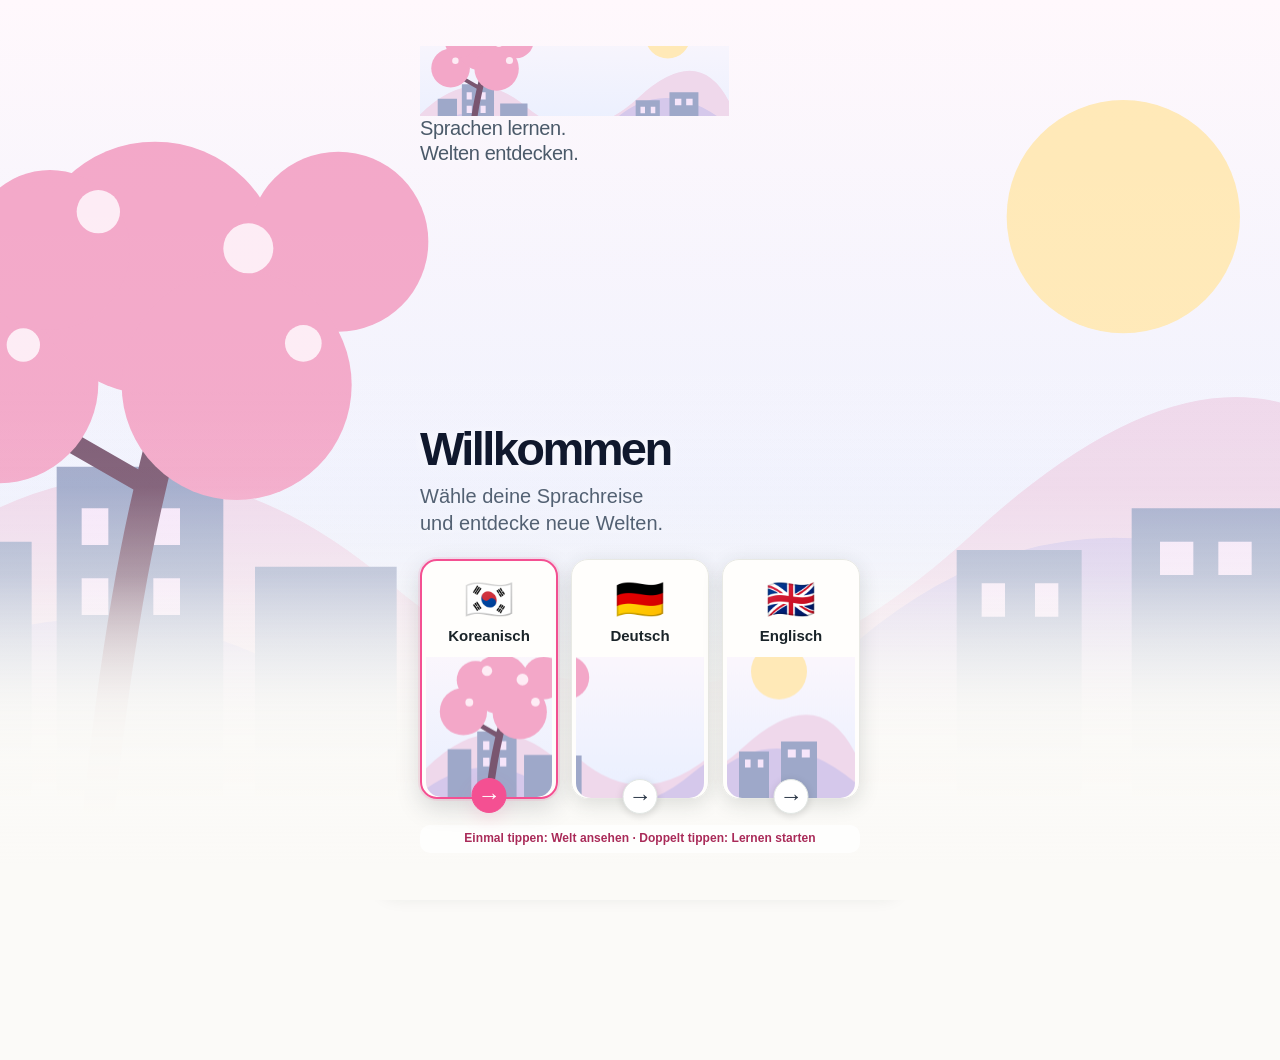
==== commit 84a0ddc1: "Add restrictive referrer metadata and legal links without JavaScript" ====
--- a/index.html
+++ b/index.html
@@ -1,4 +1,4 @@
-<!doctype html><html lang="de" translate="no" class="notranslate"><head><script src="privacy-controls-v58.js"></script><link rel="stylesheet" href="privacy-controls-v58.css"><meta name="google" content="notranslate"><meta name="googlebot" content="notranslate"><meta charset="utf-8"><meta name="viewport" content="width=device-width,initial-scale=1,viewport-fit=cover"><meta name="theme-color" content="#1c1729"><meta name="apple-mobile-web-app-capable" content="yes"><title>LinguaWorld · Drei Länder, drei Sprachen</title><link rel="stylesheet" href="pixel-adventure-v17.css"><link rel="manifest" href="manifest.webmanifest"><link rel="icon" href="icon.svg"><style>
+<!doctype html><html lang="de" translate="no" class="notranslate"><head><meta name="referrer" content="no-referrer"><script src="privacy-controls-v58.js"></script><link rel="stylesheet" href="privacy-controls-v58.css"><meta name="google" content="notranslate"><meta name="googlebot" content="notranslate"><meta charset="utf-8"><meta name="viewport" content="width=device-width,initial-scale=1,viewport-fit=cover"><meta name="theme-color" content="#1c1729"><meta name="apple-mobile-web-app-capable" content="yes"><title>LinguaWorld · Drei Länder, drei Sprachen</title><link rel="stylesheet" href="pixel-adventure-v17.css"><link rel="manifest" href="manifest.webmanifest"><link rel="icon" href="icon.svg"><style>
 :root{font-family:Inter,system-ui,-apple-system,Segoe UI,sans-serif;color:#173345;background:#f5f8fc}*{box-sizing:border-box}body{margin:0}.app{display:flex;min-height:100vh}.side{width:230px;flex-shrink:0;background:linear-gradient(165deg,#103f48,#0e304b);color:white;padding:28px 17px;position:sticky;top:0;height:100vh}.brand{font-weight:850;font-size:23px;margin:8px 8px 32px}.brand small{display:block;font-size:12px;font-weight:400;opacity:.7;margin-top:4px}.nav{display:block;width:100%;text-align:left;background:none;border:0;color:#d2e6e8;padding:14px;border-radius:14px;margin:5px 0;font:inherit;cursor:pointer}.nav.active,.nav:hover{background:#257d7c;color:white}.main{max-width:1200px;width:100%;padding:25px 28px 70px;margin:auto}.hero{background:linear-gradient(115deg,#e5e2fc,#e5f6f3 60%,#ffebef);border-radius:25px;padding:30px;display:flex;justify-content:space-between;align-items:center;gap:20px}.hero h1{font-size:clamp(24px,4vw,38px);margin:0 0 8px}.hero p{margin:0;color:#55697a}.pill{border-radius:50px;padding:9px 15px;background:#fff;color:#107f70;font-weight:800}.stats{display:grid;grid-template-columns:repeat(4,1fr);gap:13px;margin:18px 0}.stat,.panel,.tile{background:white;border:1px solid #e5edf2;border-radius:20px;padding:20px;box-shadow:0 7px 25px #17334509}.stat strong{display:block;font-size:25px;color:#0d766e}.stat span,.muted{color:#748595;font-size:13px}.section{display:flex;align-items:center;justify-content:space-between;margin:25px 0 13px}.section h2{margin:0;font-size:21px}.grid{display:grid;grid-template-columns:repeat(3,1fr);gap:14px}.tile{cursor:pointer;text-align:left;font:inherit;transition:transform .15s,border-color .15s}.tile:hover{transform:translateY(-2px);border-color:#36b5a1}.emoji{font-size:30px;display:block;margin-bottom:15px}.tile strong{display:block;font-size:17px;margin-bottom:7px}.tile small{color:#748595}.bar{height:8px;background:#e7edf3;border-radius:12px;overflow:hidden;margin-top:14px}.bar div{height:100%;background:linear-gradient(90deg,#23c69b,#42a8d6);border-radius:12px}.actions{display:flex;gap:10px;flex-wrap:wrap}.btn{border:0;background:#138d7e;color:white;border-radius:12px;padding:12px 18px;font-weight:750;cursor:pointer;font:inherit}.btn.secondary{background:#e9f5f3;color:#11796e}.btn:disabled{opacity:.45;cursor:default}.panel{margin-top:14px}.levels{display:flex;gap:10px;margin:18px 0}.level{border:1px solid #cce4e2;background:white;border-radius:14px;padding:12px 25px;cursor:pointer;font-weight:800}.level.active{background:#138d7e;color:white}.question{font-size:24px;font-weight:800;margin:22px 0}.options{display:grid;gap:10px}.option{background:#f7fafc;border:2px solid #e7edf1;border-radius:13px;padding:15px;text-align:left;font:inherit;cursor:pointer}.option.correct{border-color:#20ad83;background:#e5f9f1}.option.wrong{border-color:#e87582;background:#fff0f1}.flash{min-height:230px;display:flex;align-items:center;justify-content:center;flex-direction:column;text-align:center;background:linear-gradient(135deg,#e5f6f1,#e7edff);border-radius:20px;cursor:pointer;padding:25px;margin:20px 0}.flash strong{font-size:30px}.flash span{color:#748595;margin-bottom:15px}.notice{padding:14px;background:#e6f7ef;border-radius:12px;margin:14px 0}.lessonrow{display:flex;justify-content:space-between;gap:15px;align-items:center;padding:15px 0;border-bottom:1px solid #e8edf1}.lessonrow:last-child{border:0}.vocab{display:grid;grid-template-columns:1fr 1fr;gap:10px}.vocab div{padding:13px;border-radius:12px;background:#f4f8fa}.vocab b{display:block}.vocab small{color:#667d89}.bottom{display:none}.tiny{font-size:12px;color:#748595}.switch{display:flex;align-items:center;gap:8px}.hidden{display:none!important}input[type=number]{padding:12px;border:1px solid #d9e4e9;border-radius:10px;width:120px;font-size:18px}button:focus-visible{outline:3px solid #f4b34b;outline-offset:2px}@media(max-width:850px){.side{display:none}.main{padding:14px 14px 95px}.stats{grid-template-columns:repeat(2,1fr)}.grid{grid-template-columns:repeat(2,1fr)}.bottom{position:fixed;bottom:0;left:0;right:0;display:flex;justify-content:space-around;background:#103f48;padding:10px 4px calc(10px + env(safe-area-inset-bottom));z-index:10}.bottom button{color:#fff;background:none;border:0;font-size:11px;padding:7px}.bottom button span{display:block;font-size:20px}.hero{padding:23px}.vocab{grid-template-columns:1fr}}@media(max-width:440px){.grid{grid-template-columns:1fr 1fr}.tile{padding:14px}.tile strong{font-size:14px}.stats{gap:8px}.stat{padding:14px}.hero h1{font-size:25px}}
 .reward-strip{display:flex;gap:10px;flex-wrap:wrap;margin:18px 0}.reward-chip{background:#fff;border:1px solid #d7e9e8;border-radius:15px;padding:12px 16px;font-weight:750}.reward-chip small{display:block;color:#64808b;font-weight:500}.xp-track{height:9px;background:#e1e9f0;border-radius:20px;overflow:hidden;margin-top:8px}.xp-track>div{height:100%;background:linear-gradient(90deg,#20ba94,#68dbbb);transition:width .55s}.celebrate{animation:pop .42s ease}.toast-xp{position:fixed;top:22px;right:22px;background:#0b8f78;color:#fff;border-radius:18px;padding:16px 23px;font-weight:800;box-shadow:0 15px 35px #093f3a44;z-index:999;animation:floatIn .35s ease}.clip-card{background:linear-gradient(140deg,#103f48,#1d6475);color:#fff;border-radius:24px;padding:24px;margin:16px 0;min-height:220px;position:relative;overflow:hidden}.clip-card:before{content:'✦';font-size:150px;color:#ffffff13;position:absolute;right:12px;top:-30px}.clip-person{font-size:55px;animation:bob 2s ease-in-out infinite}.clip-line{font-size:22px;font-weight:800;position:relative}.clip-de{color:#c5e9e7;font-size:16px;margin-top:8px;position:relative}.clip-progress{display:flex;gap:5px;margin-top:20px}.clip-progress span{height:5px;flex:1;border-radius:9px;background:#ffffff40}.clip-progress span.active{background:#65ebc5}.badge-grid{display:grid;grid-template-columns:repeat(auto-fit,minmax(155px,1fr));gap:12px}.achievement{background:#fff;border:1px solid #deebef;border-radius:17px;padding:18px;text-align:center}.achievement.locked{opacity:.48;filter:grayscale(1)}.achievement .emoji{font-size:33px}.btn:active,.option:active,.tile:active{transform:scale(.97)}@keyframes pop{0%{transform:scale(.9)}65%{transform:scale(1.05)}100%{transform:scale(1)}}@keyframes floatIn{from{opacity:0;transform:translateY(-20px)}to{opacity:1;transform:translateY(0)}}@keyframes bob{50%{transform:translateY(-7px)}}@media(prefers-reduced-motion:reduce){*,*:before,*:after{animation:none!important;transition:none!important}}
 :root{--ink:#192d39;--mint:#0da98a;--muted:#71818d;font-family:Inter,ui-sans-serif,system-ui,-apple-system,'Segoe UI',sans-serif;color:var(--ink);background:#f6f8fa}body{background:#f6f8fa}.side{background:#102c34;border-right:1px solid #ffffff12;width:250px;padding:31px 17px}.brand{letter-spacing:-.7px;font-size:22px}.nav{border-radius:12px;margin:3px 0;font-size:14px;transition:background .2s}.nav.active,.nav:hover{background:#ffffff19;color:#b5f7df}.main{max-width:1240px;padding:38px 44px 85px}.hero{background:linear-gradient(115deg,#e5f8f2,#f1f5ff 58%,#f8edf3);border:1px solid #e0ebe9;border-radius:26px;min-height:178px}.hero h1{letter-spacing:-1.4px}.stat,.panel,.tile,.reward-chip,.achievement{box-shadow:0 8px 28px #1c3d4a06;border:1px solid #e7ecef}.tile{border-radius:18px}.btn{border-radius:12px;font-weight:750;transition:transform .18s,background .18s}.btn:hover{filter:brightness(.96)}.section h2{letter-spacing:-.5px}
@@ -258,7 +258,7 @@
 .wj42-live .wj-korean,.wj42-live .wj-de{white-space:pre-wrap;overflow-wrap:anywhere}
 @keyframes wj42Pulse{0%,100%{opacity:.55;box-shadow:0 0 0 0 #c5a4db44}50%{opacity:1;box-shadow:0 0 0 7px #c5a4db00}}
 @media(prefers-reduced-motion:reduce){#wj42-mic.listening,.wj-typing-dots{animation:none!important}}
-</style><link rel="stylesheet" href="country-adventure-v18.css?v=18.0"><link rel="stylesheet" href="country-minimal-v19.css?v=21.0"><link rel="stylesheet" href="universal-i18n-v22.css?v=22.2"><link rel="stylesheet" href="pixel-rpg-v23.css?v=23.0"><script>(function(){try{var m=localStorage.getItem('wj-learning-language');if(!['ko','de','en'].includes(m))m='ko';var native=localStorage.getItem('v27-language');if(!['de','en','tr','ja','ko','es','fr'].includes(native))native='de';document.documentElement.lang=native;document.documentElement.dataset.learningMode=m;}catch(e){document.documentElement.dataset.learningMode='ko';}})();</script><link rel="stylesheet" href="linguaworld-concept-v30.css?v=30.1"><link rel="stylesheet" href="linguaworld-concept-v31.css?v=31.0"><link rel="stylesheet" href="linguaworld-minimal-v32.css?v=32.1"><link rel="stylesheet" href="linguaworld-clean-swipe-v33.css?v=33.0"><link rel="stylesheet" href="linguaworld-instapixel-v34.css?v=34.0"><link rel="stylesheet" href="linguaworld-refined-v35.css?v=35.0"><link rel="stylesheet" href="linguaworld-flags-v36.css?v=36.0"><link rel="stylesheet" href="linguaworld-photo-vocab-v37.css?v=37.1"><link rel="stylesheet" href="linguaworld-app-language-v38.css?v=38.0"><link rel="stylesheet" href="linguaworld-tutor-v39.css?v=39.0"><link rel="stylesheet" href="linguaworld-daylight-v43.css?v=43.0"><link rel="stylesheet" href="linguaworld-app-language-v43.css?v=43.0"><link rel="stylesheet" href="linguaworld-layout-fix-v44.css?v=44.0"><link rel="stylesheet" href="linguaworld-welcome-v45.css?v=47.0"><link rel="stylesheet" href="linguaworld-home-v48.css?v=52.0"><link rel="stylesheet" href="linguaworld-sakura-v49.css?v=49.0"><link rel="stylesheet" href="linguaworld-motion-v50.css?v=50.0"><link rel="stylesheet" href="linguaworld-motion-v51.css?v=51.0"><link rel="stylesheet" href="linguaworld-woojin-avatar-v53.css?v=57.0"></head><body><div class="app"><aside class="side"><div class="brand">🇰🇷 Koreanisch Trainer<small>Dein Sprachlern-Begleiter</small></div><div id="sideNav"></div></aside><main class="main"><div id="socialHeader"></div><div id="storyModes"></div><div id="main"></div></main></div><nav class="bottom" id="bottomNav"></nav><script>window.wjNativeMeaning=function(source){return String(source==null?'':source)};</script><script src="language-worlds.js"></script><script src="language-mode.js?v=22.3"></script><script src="v39-i18n.js"></script><script src="story-level-quiz.js?v=21.0"></script><script src="woojin-open-chat.js"></script><script src="woojin-natural.js"></script><script>
+</style><link rel="stylesheet" href="country-adventure-v18.css?v=18.0"><link rel="stylesheet" href="country-minimal-v19.css?v=21.0"><link rel="stylesheet" href="universal-i18n-v22.css?v=22.2"><link rel="stylesheet" href="pixel-rpg-v23.css?v=23.0"><script>(function(){try{var m=localStorage.getItem('wj-learning-language');if(!['ko','de','en'].includes(m))m='ko';var native=localStorage.getItem('v27-language');if(!['de','en','tr','ja','ko','es','fr'].includes(native))native='de';document.documentElement.lang=native;document.documentElement.dataset.learningMode=m;}catch(e){document.documentElement.dataset.learningMode='ko';}})();</script><link rel="stylesheet" href="linguaworld-concept-v30.css?v=30.1"><link rel="stylesheet" href="linguaworld-concept-v31.css?v=31.0"><link rel="stylesheet" href="linguaworld-minimal-v32.css?v=32.1"><link rel="stylesheet" href="linguaworld-clean-swipe-v33.css?v=33.0"><link rel="stylesheet" href="linguaworld-instapixel-v34.css?v=34.0"><link rel="stylesheet" href="linguaworld-refined-v35.css?v=35.0"><link rel="stylesheet" href="linguaworld-flags-v36.css?v=36.0"><link rel="stylesheet" href="linguaworld-photo-vocab-v37.css?v=37.1"><link rel="stylesheet" href="linguaworld-app-language-v38.css?v=38.0"><link rel="stylesheet" href="linguaworld-tutor-v39.css?v=39.0"><link rel="stylesheet" href="linguaworld-daylight-v43.css?v=43.0"><link rel="stylesheet" href="linguaworld-app-language-v43.css?v=43.0"><link rel="stylesheet" href="linguaworld-layout-fix-v44.css?v=44.0"><link rel="stylesheet" href="linguaworld-welcome-v45.css?v=47.0"><link rel="stylesheet" href="linguaworld-home-v48.css?v=52.0"><link rel="stylesheet" href="linguaworld-sakura-v49.css?v=49.0"><link rel="stylesheet" href="linguaworld-motion-v50.css?v=50.0"><link rel="stylesheet" href="linguaworld-motion-v51.css?v=51.0"><link rel="stylesheet" href="linguaworld-woojin-avatar-v53.css?v=57.0"></head><body><noscript><div style="padding:14px;background:#fff"><a href="datenschutz.html">Datenschutzerklärung</a> · <a href="impressum.html">Impressum</a></div></noscript><div class="app"><aside class="side"><div class="brand">🇰🇷 Koreanisch Trainer<small>Dein Sprachlern-Begleiter</small></div><div id="sideNav"></div></aside><main class="main"><div id="socialHeader"></div><div id="storyModes"></div><div id="main"></div></main></div><nav class="bottom" id="bottomNav"></nav><script>window.wjNativeMeaning=function(source){return String(source==null?'':source)};</script><script src="language-worlds.js"></script><script src="language-mode.js?v=22.3"></script><script src="v39-i18n.js"></script><script src="story-level-quiz.js?v=21.0"></script><script src="woojin-open-chat.js"></script><script src="woojin-natural.js"></script><script>
 const lessons=[
 {id:'cafe',level:'A1',icon:'☕',name:'Café & Alltag',description:'Bestellen und bezahlen',words:[['Gyesanhalgeyo','Ich möchte bezahlen'],['Pojang haejuseyo','Zum Mitnehmen, bitte'],['Yeogiseo meogeulgeyo','Ich esse hier'],['Igeo eolmayeyo?','Wie viel kostet das?'],['Keopi han jan juseyo','Einen Kaffee, bitte'],['Mul han jan juseyo','Ein Glas Wasser, bitte'],['Ppaldae','Strohhalm'],['Ttukkeong','Deckel'],['Naepkin','Serviette'],['Yeongsujeung','Quittung'],['Bongtu','Tüte'],['Uyu','Milch'],['Seoltang','Zucker'],['Eoreum','Eis'],['Seutaempeu kadeu','Stempelkarte']]},
 {id:'verbs',level:'A1',icon:'📚',name:'Verben',description:'Einfache Sätze bilden',words:[['Meogeoyo','essen'],['Masyeoyo','trinken'],['Gayo','gehen'],['Wayo','kommen'],['Jayo','schlafen'],['Haeyo','machen'],['Bwayo','sehen'],['Sayo','kaufen'],['Gongbuhaeyo','lernen'],['Il haeyo','arbeiten'],['Swieoyo','sich ausruhen']]},
--- a/privacy-controls-v58.css
+++ b/privacy-controls-v58.css
@@ -22,3 +22,5 @@
 @keyframes lw58Petals{0%{transform:translate(0,-10px);opacity:0}20%{opacity:.9}80%{opacity:.9}100%{transform:translate(-55px,95px) rotate(85deg);opacity:0}}
 @media(max-width:580px){#lw58-privacy-shortcut{bottom:calc(68px + env(safe-area-inset-bottom,0px));left:8px;right:8px;justify-content:center;font-size:9px}html[data-lw48] #main .lw53-hero.lw53-privacy-idle .lw53-motion::before{right:2%;width:52%}}
 @media(prefers-reduced-motion:reduce){html[data-lw48] #main .lw53-hero.lw53-privacy-idle .lw53-motion::before,html[data-lw48] #main .lw53-hero.lw53-privacy-idle .lw53-motion::after{animation:none}}
+
+#lw58-dialog .lw58-delete{background:#fff6f8;border:1px solid #e9c8d2;color:#914e65;margin-right:auto}
--- a/linguaworld-concept-v30.css
+++ b/linguaworld-concept-v30.css
@@ -39,7 +39,7 @@
 .lw30-language-options .v20-native-picker select{padding:5px 8px!important;font-size:11px!important}
 .lw30-guide{height:225px;position:relative;display:flex;align-items:flex-end;gap:8px}
 .lw30-guide-person{width:38%;height:100%;position:relative;flex-shrink:0;overflow:hidden;z-index:1}
-.lw30-character{width:100%;height:100%;min-height:130px;background-image:url('https://d8j0ntlcm91z4.cloudfront.net/user_3KgDSNgRcYHCEkF9DO7qAnjsYND/hf_20261015_154838_680232c9-9ba0-4ddd-8be2-78b606d93fe2.png');background-size:300% 100%;background-repeat:no-repeat;background-position:var(--lw30-char-x) 0;image-rendering:pixelated;filter:url(#rpg29-cyan) drop-shadow(4px 4px 0 #0b062e);animation:lw30-bob 3.5s steps(4,end) infinite}
+.lw30-character{width:100%;height:100%;min-height:130px;background-image:url('privacy-scene.svg');background-size:300% 100%;background-repeat:no-repeat;background-position:var(--lw30-char-x) 0;image-rendering:pixelated;filter:url(#rpg29-cyan) drop-shadow(4px 4px 0 #0b062e);animation:lw30-bob 3.5s steps(4,end) infinite}
 .lw30-guide-person .lw30-character{height:245px;width:100%}
 .lw30-speech{position:relative;z-index:2;flex:1;align-self:center;min-height:110px;display:flex;justify-content:center;flex-direction:column;gap:5px;padding:12px 17px;background:#fffdfc;border-radius:13px;color:#161430;box-shadow:4px 6px 0 #171336;border:2px solid #b3a4ed}
 .lw30-speech:before{content:"";position:absolute;left:-11px;top:45%;border-top:10px solid transparent;border-bottom:10px solid transparent;border-right:11px solid white}
--- a/linguaworld-concept-v31.css
+++ b/linguaworld-concept-v31.css
@@ -1,4 +1,3 @@
-@import url('https://fonts.googleapis.com/css2?family=Pixelify+Sans:wght@400;500;600;700&family=Silkscreen:wght@400;700&display=swap');
 /* LinguaWorld V31 – playable image-to-code reconstruction of user-approved 4-panel reference */
 html[data-lw31]{--lw31-navy:#07132d;--lw31-panel:#07172e;--lw31-border:#466ab1;--lw31-ice:#2fe6ff;--lw31-pink:#f695fe;--lw31-purple:#9645ff;color-scheme:dark}
 html[data-lw31="ko"]{--lw31-purple:#9850fa;--lw31-tint:#b166fc;--lw31-border:#626fd2;--lw31-pink:#ffa6ec}
--- a/linguaworld-instapixel-v34.css
+++ b/linguaworld-instapixel-v34.css
@@ -39,7 +39,7 @@
 
 /* Freestanding welcome flow */
 .lw34-welcome{position:fixed;inset:0;z-index:10000;display:grid;place-items:center;background:#080e1d;color:#fff;overflow-y:auto;padding:24px 18px;isolation:isolate}
-.lw34-welcome-art{position:absolute;inset:0;background:linear-gradient(180deg,#080d1f86,#080d1f7c 34%,#080d1fe9 85%),url('https://d8j0ntlcm91z4.cloudfront.net/user_3KgDSNgRcYHCEkF9DO7qAnjsYND/hf_20261015_163340_375b460e-df89-4d21-9f9f-baf3d039814b.png') center/cover no-repeat;opacity:.9;z-index:-1}
+.lw34-welcome-art{position:absolute;inset:0;background:linear-gradient(180deg,#080d1f86,#080d1f7c 34%,#080d1fe9 85%),url('privacy-scene.svg') center/cover no-repeat;opacity:.9;z-index:-1}
 .lw34-welcome-content{width:min(100%,560px);display:flex;flex-direction:column;align-items:center;gap:13px;text-align:center}
 .lw34-kicker{color:#c4a4ff;font-size:12px;font-weight:800;letter-spacing:.15em;margin-bottom:4px}
 .lw34-welcome h1{font-size:clamp(30px,6vw,53px);line-height:1.1;letter-spacing:-.045em;font-weight:850;margin:0;max-width:540px;text-shadow:0 2px 18px #0a102ccc}
--- a/linguaworld-daylight-v43.css
+++ b/linguaworld-daylight-v43.css
@@ -28,7 +28,7 @@
 .lw36-flag small{font-size:10px!important;color:var(--day-muted)!important;text-shadow:none!important}
 .lw36-flag-arrow{display:none!important}.lw36-footer{color:#83928c!important}
 html[data-lw35] #main .lw35-home{gap:12px!important}
-html[data-lw35] #main .lw35-home .lw35-hero{height:clamp(220px,36vw,295px)!important;min-height:220px!important;background:linear-gradient(90deg,#eff8f5f8,#f4f8f2cd 48%,#f4f8f244),url('https://d8j0ntlcm91z4.cloudfront.net/user_3KgDSNgRcYHCEkF9DO7qAnjsYND/hf_20261015_163340_375b460e-df89-4d21-9f9f-baf3d039814b.png') center/cover!important;border:1px solid var(--day-stroke)!important;border-radius:20px!important;box-shadow:none!important}
+html[data-lw35] #main .lw35-home .lw35-hero{height:clamp(220px,36vw,295px)!important;min-height:220px!important;background:linear-gradient(90deg,#eff8f5f8,#f4f8f2cd 48%,#f4f8f244),url('privacy-scene.svg') center/cover!important;border:1px solid var(--day-stroke)!important;border-radius:20px!important;box-shadow:none!important}
 html[data-lw35] #main .lw35-home .lw35-hero :is(.lw30-title,.lw30-foreign,.lw30-language,p){color:#183a33!important;text-shadow:none!important}
 html[data-lw35] #main .lw35-home .lw35-hero .lw30-title{font-size:clamp(29px,5vw,43px)!important;font-weight:850!important}
 html[data-lw35] #main .lw35-home .lw35-status{border:1px solid var(--day-stroke)!important;background:#fff!important;border-radius:16px!important;box-shadow:var(--day-shadow)!important}
--- a/linguaworld-layout-fix-v44.css
+++ b/linguaworld-layout-fix-v44.css
@@ -2,7 +2,7 @@
 html[data-lw35] body{background:#f7f8f5!important;color:#18252b!important}
 html[data-lw35] #main{padding-top:calc(14px + env(safe-area-inset-top,0px))!important;padding-bottom:calc(145px + env(safe-area-inset-bottom,0px))!important}
 html[data-lw35] #main :is(.lw35-header,.lw34-topbar){margin-top:0!important}
-html[data-lw35] #main .lw35-home .lw35-hero{position:relative!important;background:linear-gradient(90deg,#f6f9f4f2 0%,#f8faf0c9 56%,#ffffff20 100%),url('https://d8j0ntlcm91z4.cloudfront.net/user_3KgDSNgRcYHCEkF9DO7qAnjsYND/hf_20261015_163340_375b460e-df89-4d21-9f9f-baf3d039814b.png') center/cover!important}
+html[data-lw35] #main .lw35-home .lw35-hero{position:relative!important;background:linear-gradient(90deg,#f6f9f4f2 0%,#f8faf0c9 56%,#ffffff20 100%),url('privacy-scene.svg') center/cover!important}
 html[data-lw35] #main .lw35-home .lw35-hero .lw30-hero-veil{opacity:0!important;background:transparent!important}
 html[data-lw35] #main .lw35-home .lw35-hero :is(.lw30-hero-words,.lw30-title,.lw30-foreign,.lw30-language,.lw30-hero-words p){color:#162b28!important;-webkit-text-fill-color:#162b28!important;text-shadow:none!important;opacity:1!important}
 html[data-lw35] #main .lw35-home .lw35-hero .lw30-hero-words{z-index:4!important}
--- a/linguaworld-welcome-v45.css
+++ b/linguaworld-welcome-v45.css
@@ -2,7 +2,7 @@
 .lw36-welcome.lw45-welcome{box-sizing:border-box!important;position:fixed!important;inset:0!important;z-index:100000!important;overflow-x:hidden!important;overflow-y:auto!important;display:block!important;padding:0!important;background:#f9faf8!important;background-image:none!important;color:#101c2b!important;font-family:Inter,-apple-system,BlinkMacSystemFont,"Segoe UI",sans-serif!important;isolation:isolate!important}
 .lw45-welcome *{box-sizing:border-box}
 .lw45-welcome:before,.lw45-welcome .lw36-glow{display:none!important}
-.lw45-scene{position:absolute;inset:0 0 25% 0;background:linear-gradient(180deg,#ffffff08 0%,#ffffff00 52%,#f9faf8 99%),url('https://www.locasyviajerastravel.cl/cdn/shop/files/viajes-corea-del-sur-sin-letras.png?v=1756246239') center/cover no-repeat;pointer-events:none}
+.lw45-scene{position:absolute;inset:0 0 25% 0;background:linear-gradient(180deg,#ffffff08 0%,#ffffff00 52%,#f9faf8 99%),url('privacy-scene.svg') center/cover no-repeat;pointer-events:none}
 .lw45-content{position:relative;z-index:1;width:min(100%,480px);min-height:100dvh;margin:0 auto;padding:calc(64px + env(safe-area-inset-top,0px)) 20px calc(36px + env(safe-area-inset-bottom,0px));display:flex;flex-direction:column;justify-content:space-between;gap:130px}
 .lw45-heading{align-self:stretch}
 .lw45-wordmark{display:flex;align-items:center;font-size:clamp(30px,8.4vw,45px);font-weight:850;letter-spacing:-.065em;line-height:1.06;color:#111b30}
@@ -18,9 +18,9 @@
 .lw45-world .lw45-flag{font-size:clamp(29px,8vw,40px);line-height:1.1}
 .lw45-world strong{font-size:clamp(12px,3vw,15px);font-weight:750;line-height:1.2;color:#192328!important;white-space:nowrap}
 .lw45-world-image{display:block;flex:1;min-height:0;width:calc(100% + 2px);margin-top:6px;background-position:center bottom;background-size:cover;background-repeat:no-repeat;border-radius:0 0 15px 15px}
-.lw45-world[data-world=ko] .lw45-world-image{background-image:url('https://images.unsplash.com/photo-1517154421773-0529f29ea451?auto=format&fit=crop&w=450&q=85')}
-.lw45-world[data-world=de] .lw45-world-image{background-image:url('https://images.unsplash.com/photo-1599946347371-68eb71b16afc?auto=format&fit=crop&w=450&q=85')}
-.lw45-world[data-world=en] .lw45-world-image{background-image:url('https://images.unsplash.com/photo-1513635269975-59663e0ac1ad?auto=format&fit=crop&w=450&q=85')}
+.lw45-world[data-world=ko] .lw45-world-image{background-image:url('privacy-scene.svg')}
+.lw45-world[data-world=de] .lw45-world-image{background-image:url('privacy-scene.svg')}
+.lw45-world[data-world=en] .lw45-world-image{background-image:url('privacy-scene.svg')}
 .lw45-arrow{position:absolute;left:50%;bottom:-17px;transform:translateX(-50%);width:35px;height:35px;border:1px solid #e2e7e4;border-radius:50%;background:#fff;display:grid;place-items:center;font-size:23px;color:#273343;box-shadow:0 2px 9px #0002}
 .lw45-world.selected .lw45-arrow{background:#32836e;color:#fff;border-color:#32836e}
 .lw45-world:focus-visible{outline:2px solid #32836e!important;outline-offset:4px}
@@ -29,7 +29,7 @@
 
 /* V47: real scene assets from reference-based artwork; no unrelated rainy imagery. */
 html body .lw36-welcome.lw45-welcome{background:#fbfaf7!important;background-image:none!important;color:#111b2a!important}
-html body .lw45-welcome .lw45-scene{position:absolute!important;inset:0!important;background-image:linear-gradient(180deg,rgba(255,250,243,.02) 0%,rgba(255,255,255,0) 44%,rgba(251,250,247,.15) 59%,rgba(251,250,247,.92) 79%,#fbfaf7 90%),url("https://d8j0ntlcm91z4.cloudfront.net/user_3KgDSNgRcYHCEkF9DO7qAnjsYND/hf_20261016_075744_cbd09519-478e-4b2f-b29d-4bca024aee6e.png")!important;background-repeat:no-repeat!important;background-position:center center!important;background-size:cover!important;filter:none!important;opacity:1!important}
+html body .lw45-welcome .lw45-scene{position:absolute!important;inset:0!important;background-image:linear-gradient(180deg,rgba(255,250,243,.02) 0%,rgba(255,255,255,0) 44%,rgba(251,250,247,.15) 59%,rgba(251,250,247,.92) 79%,#fbfaf7 90%),url("privacy-scene.svg")!important;background-repeat:no-repeat!important;background-position:center center!important;background-size:cover!important;filter:none!important;opacity:1!important}
 html body .lw45-welcome .lw45-content{width:min(100%,480px)!important;min-height:100dvh!important;padding-top:calc(50px + env(safe-area-inset-top,0px))!important;padding-bottom:calc(54px + env(safe-area-inset-bottom,0px))!important;gap:clamp(60px,18vh,160px)!important}
 html body .lw45-welcome .lw45-wordmark{color:#111c2f!important;font-weight:850!important;text-shadow:none!important}
 html body .lw45-welcome .lw45-wordmark span:first-child{color:#30846f!important}
@@ -39,7 +39,7 @@
 html body .lw45-welcome .lw45-lower p{color:#505d6b!important;margin-bottom:24px!important}
 html body .lw45-welcome .lw45-world{height:clamp(191px,53vw,248px)!important;border-color:#e6e9e5!important;box-shadow:0 7px 24px #2d37321c!important}
 html body .lw45-welcome .lw45-world.selected{border-color:#32866f!important}
-html body .lw45-welcome .lw45-world-image{background-image:url("https://d8j0ntlcm91z4.cloudfront.net/user_3KgDSNgRcYHCEkF9DO7qAnjsYND/hf_20261016_075837_6a68bdfb-c903-4351-a608-afea8e7f2c45.png")!important;background-repeat:no-repeat!important;background-size:300% auto!important;min-height:0!important}
+html body .lw45-welcome .lw45-world-image{background-image:url("privacy-scene.svg")!important;background-repeat:no-repeat!important;background-size:300% auto!important;min-height:0!important}
 html body .lw45-welcome .lw45-world[data-world=ko] .lw45-world-image{background-position:left center!important}
 html body .lw45-welcome .lw45-world[data-world=de] .lw45-world-image{background-position:center center!important}
 html body .lw45-welcome .lw45-world[data-world=en] .lw45-world-image{background-position:right center!important}
--- a/linguaworld-home-v48.css
+++ b/linguaworld-home-v48.css
@@ -14,7 +14,7 @@
 html[data-lw48] #main .lw48-caret{font-size:17px!important;margin-left:2px!important;color:#52625e!important}
 html[data-lw48] #main .lw48-settings-btn{width:37px!important;min-width:37px!important;padding:0!important}
 html[data-lw48] #main .lw48-settings-btn svg{width:18px!important;height:18px!important}
-html[data-lw48] #main .lw48-hero{position:relative!important;isolation:isolate!important;width:100%!important;height:clamp(236px,70vw,333px)!important;min-height:236px!important;margin:0!important;padding:29px 11px 22px!important;display:block!important;overflow:hidden!important;border:0!important;border-radius:0!important;background-image:url("https://d8j0ntlcm91z4.cloudfront.net/user_3KgDSNgRcYHCEkF9DO7qAnjsYND/hf_20261016_090559_a27c54cd-6520-4a64-93dc-f8e9f8330bf3.png")!important;background-color:#fbfaf7!important;background-size:cover!important;background-repeat:no-repeat!important;background-position:center center!important;box-shadow:none!important}
+html[data-lw48] #main .lw48-hero{position:relative!important;isolation:isolate!important;width:100%!important;height:clamp(236px,70vw,333px)!important;min-height:236px!important;margin:0!important;padding:29px 11px 22px!important;display:block!important;overflow:hidden!important;border:0!important;border-radius:0!important;background-image:url("privacy-scene.svg")!important;background-color:#fbfaf7!important;background-size:cover!important;background-repeat:no-repeat!important;background-position:center center!important;box-shadow:none!important}
 html[data-lw48] #main .lw48-hero:after{content:"";position:absolute;inset:0;pointer-events:none;background:linear-gradient(90deg,#fbfaf7b0,transparent 63%);z-index:0}
 html[data-lw48] #main .lw48-hero-text{position:relative;z-index:1;width:62%;max-width:305px}
 html[data-lw48] #main .lw48-greeting{font-size:clamp(14px,3.8vw,18px)!important;font-weight:540!important;color:#1b2930!important;margin:0 0 5px!important;line-height:1.2!important}
@@ -65,7 +65,7 @@
 @media(prefers-reduced-motion:reduce){html[data-lw48] #main .lw48-feature{transition:none!important}}
 
 /* V48.1 illustrated feature tiles, matching the reference mockup. */
-html[data-lw48] #main .lw48-feature-art{display:block!important;flex:0 0 48px!important;width:48px!important;height:48px!important;min-height:48px!important;margin:0 0 7px!important;background-image:url("https://d8j0ntlcm91z4.cloudfront.net/user_3KgDSNgRcYHCEkF9DO7qAnjsYND/hf_20261016_081919_d1de782b-cfde-4683-b466-1b0aa9b1cab8.png")!important;background-size:200% 200%!important;background-repeat:no-repeat!important;background-color:#fafaf7!important;border:0!important;border-radius:10px!important}
+html[data-lw48] #main .lw48-feature-art{display:block!important;flex:0 0 48px!important;width:48px!important;height:48px!important;min-height:48px!important;margin:0 0 7px!important;background-image:url("privacy-scene.svg")!important;background-size:200% 200%!important;background-repeat:no-repeat!important;background-color:#fafaf7!important;border:0!important;border-radius:10px!important}
 html[data-lw48] #main .lw48-feature-book .lw48-feature-art{background-position:0 0!important}
 html[data-lw48] #main .lw48-feature-cards .lw48-feature-art{background-position:100% 0!important}
 html[data-lw48] #main .lw48-feature-headphones .lw48-feature-art{background-position:0 100%!important}
--- a/linguaworld-sakura-v49.css
+++ b/linguaworld-sakura-v49.css
@@ -1,5 +1,5 @@
 /* V49 polished iPhone homepage, true transparent user-uploaded Sakura logo. */
-:root{--lw49-ink:#111a32;--lw49-green:#2f8b73;--lw49-soft:#e8f4ed;--lw49-logo:url("https://d2ol7oe51mr4n9.cloudfront.net/user_3KgDSNgRcYHCEkF9DO7qAnjsYND/18df521a-9f25-4494-8cf1-dc96eb76161f.png");--lw49-icons:url("https://d8j0ntlcm91z4.cloudfront.net/user_3KgDSNgRcYHCEkF9DO7qAnjsYND/hf_20261016_081919_d1de782b-cfde-4683-b466-1b0aa9b1cab8.png");}
+:root{--lw49-ink:#111a32;--lw49-green:#2f8b73;--lw49-soft:#e8f4ed;--lw49-logo:url("privacy-scene.svg");--lw49-icons:url("privacy-scene.svg");}
 html[data-lw48] body{background:#fbfaf8!important}
 html[data-lw48] #main{overflow:visible!important}
 html.lw49-ios[data-lw48] #main:has(.lw48-home){padding-top:max(74px,env(safe-area-inset-top,0px))!important}
--- a/linguaworld-woojin-avatar-v53.css
+++ b/linguaworld-woojin-avatar-v53.css
@@ -1,5 +1,5 @@
 /* V53 -- Woo Jin as an animated, tappable character in the Seoul homepage hero */
-html[data-lw48] #main .lw48-hero.lw53-hero{background-image:url("https://d8j0ntlcm91z4.cloudfront.net/user_3KgDSNgRcYHCEkF9DO7qAnjsYND/hf_20261016_092745_deade43d-0db4-4429-92a3-6c1128d65db1.png")!important;background-position:center center!important;background-size:cover!important;isolation:isolate!important;overflow:visible!important}
+html[data-lw48] #main .lw48-hero.lw53-hero{background-image:url("privacy-scene.svg")!important;background-position:center center!important;background-size:cover!important;isolation:isolate!important;overflow:visible!important}
 html[data-lw48] #main .lw53-hero .lw53-motion{position:absolute;z-index:0;inset:0;overflow:hidden;pointer-events:none;background:transparent;border-radius:0}
 html[data-lw48] #main .lw53-hero .lw53-video{display:block;width:100%;height:100%;position:absolute;inset:0;object-fit:cover;object-position:center center;pointer-events:none}
 html[data-lw48] #main .lw53-hero:after{z-index:1!important;background:linear-gradient(90deg,rgba(251,250,247,.77),rgba(251,250,247,.05) 66%)!important}
